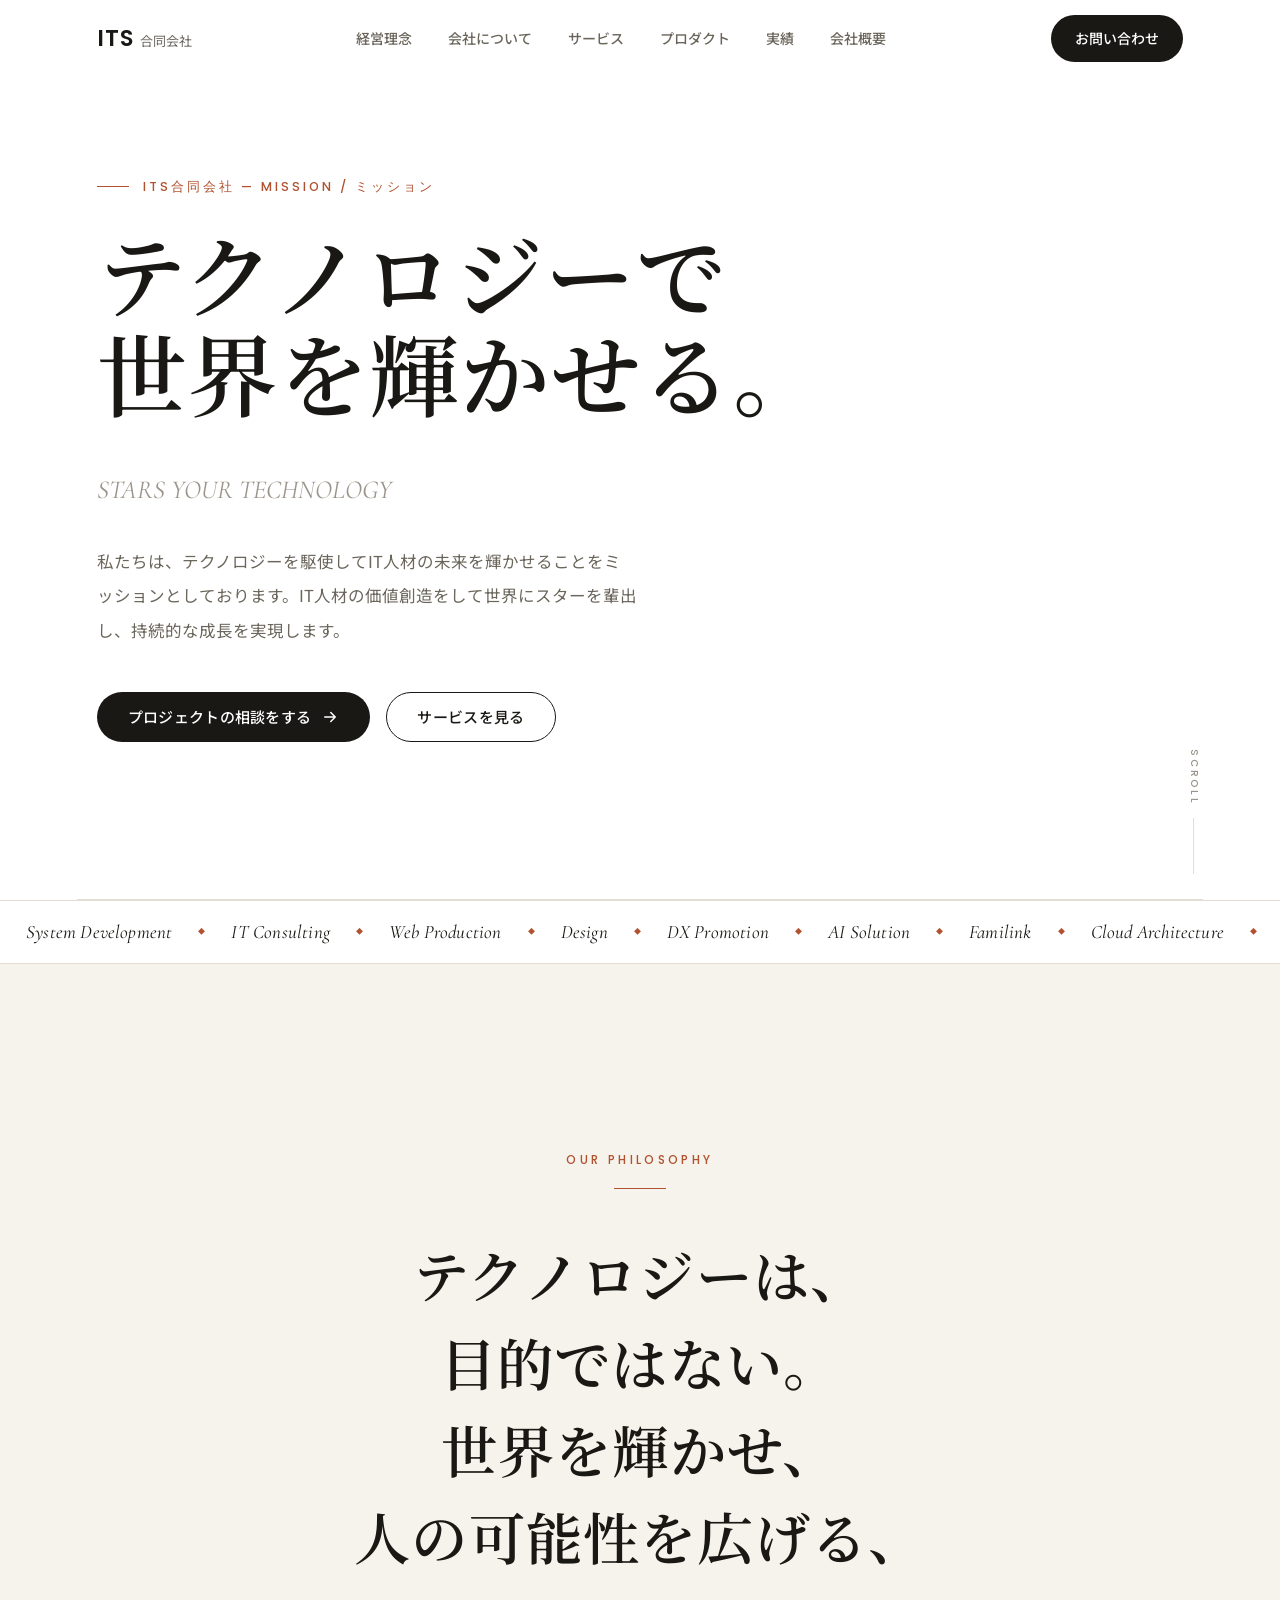
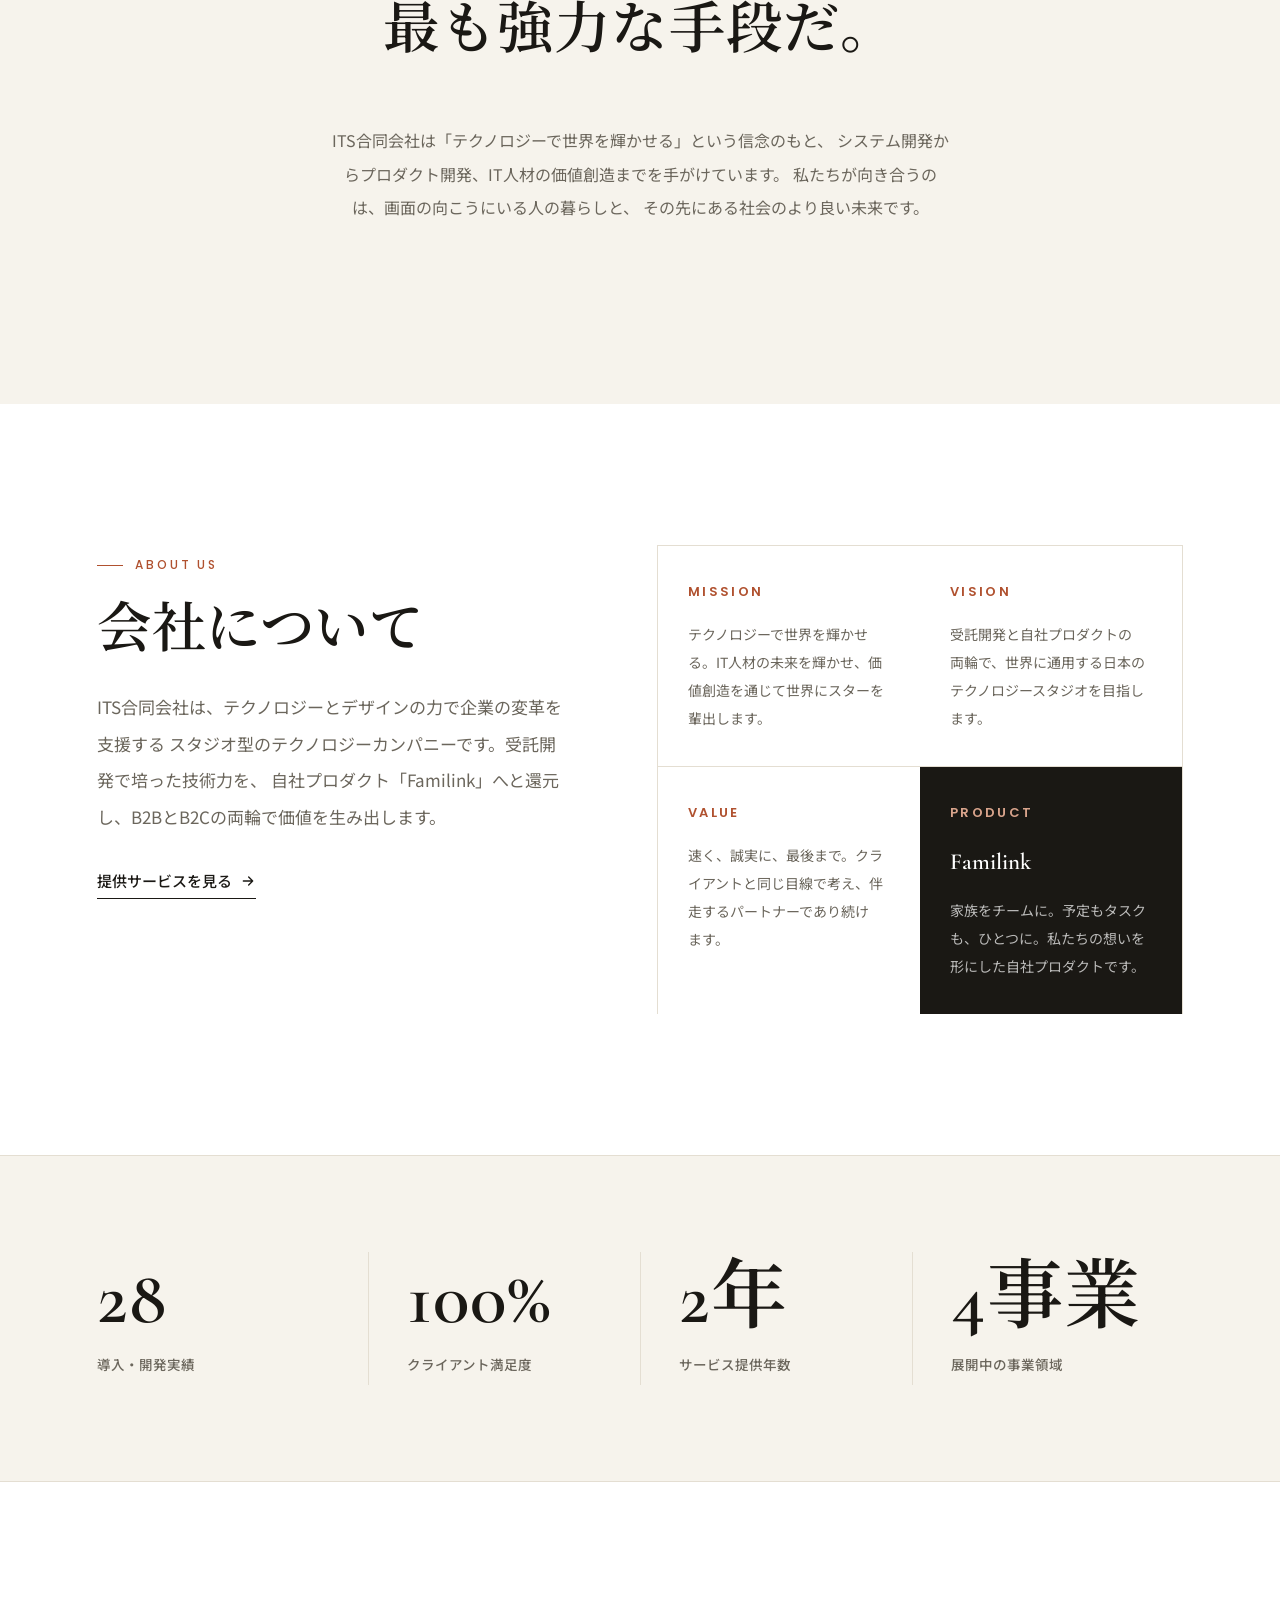
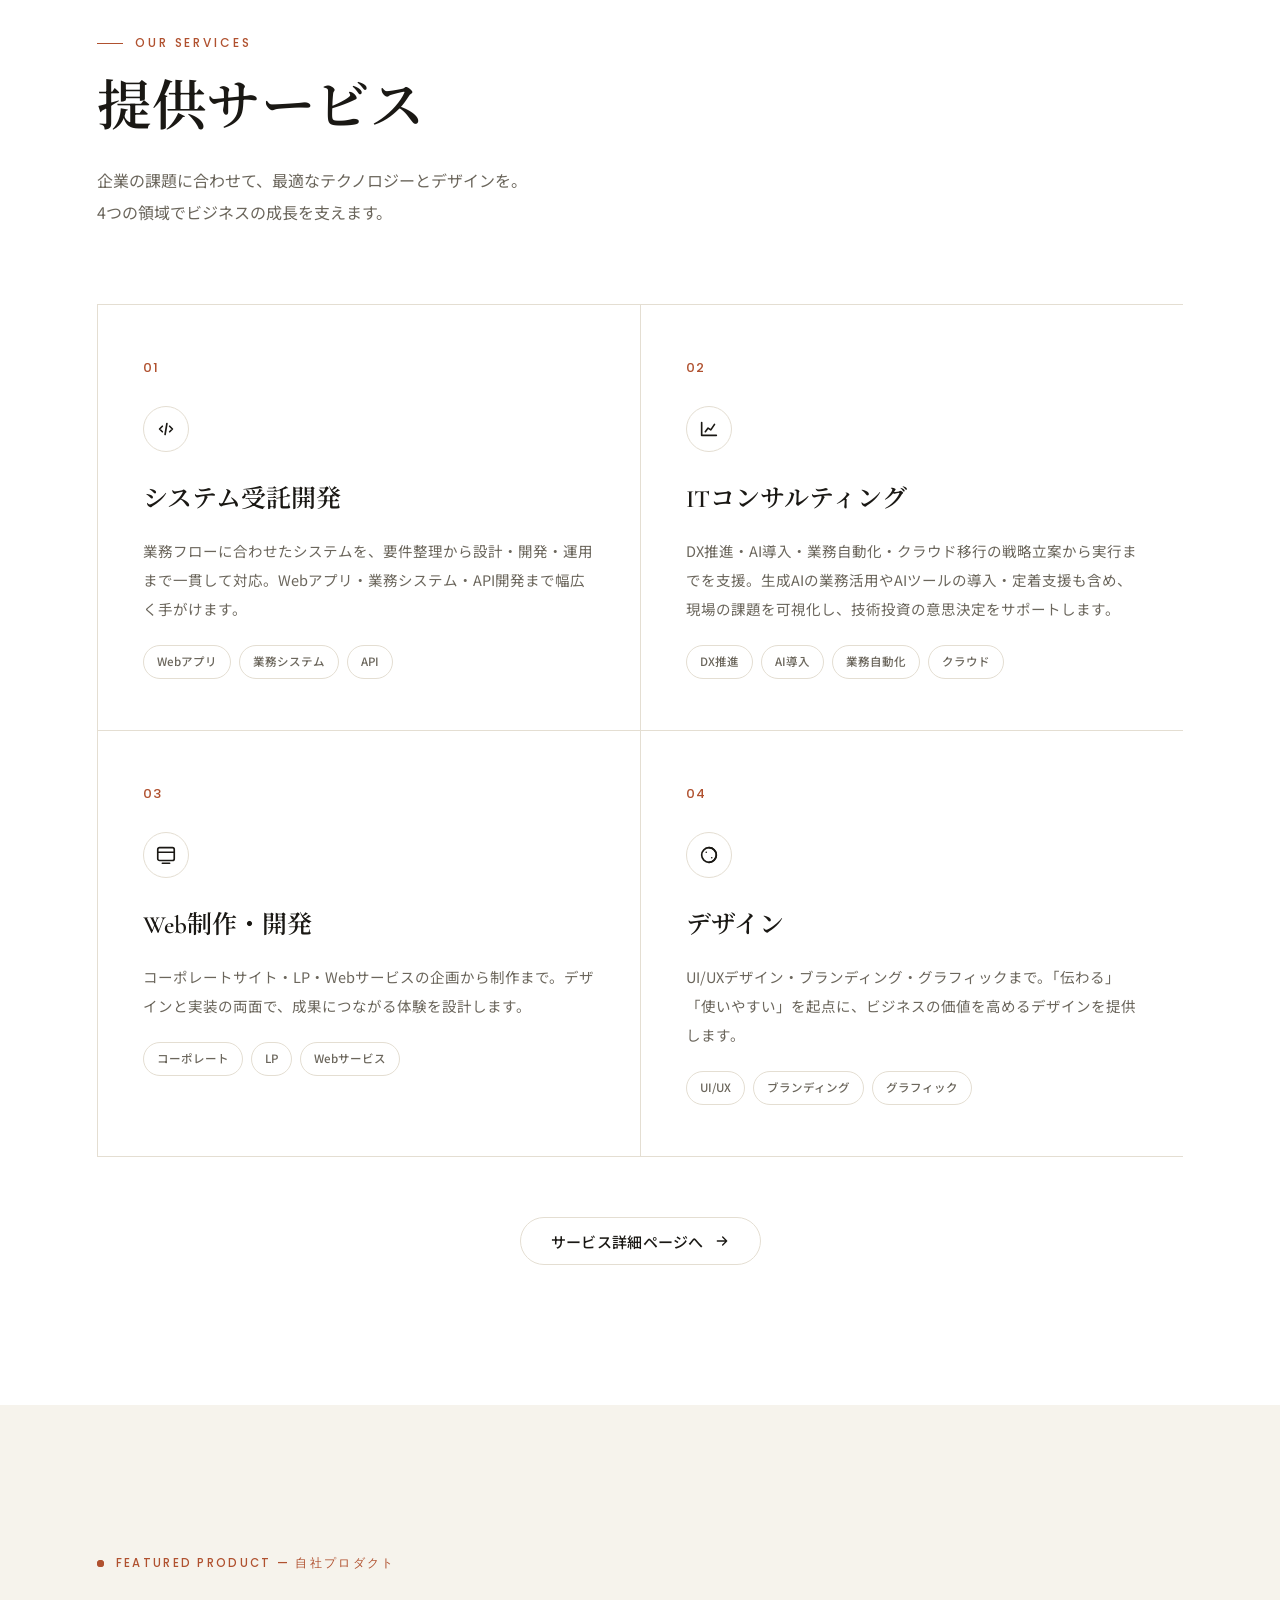
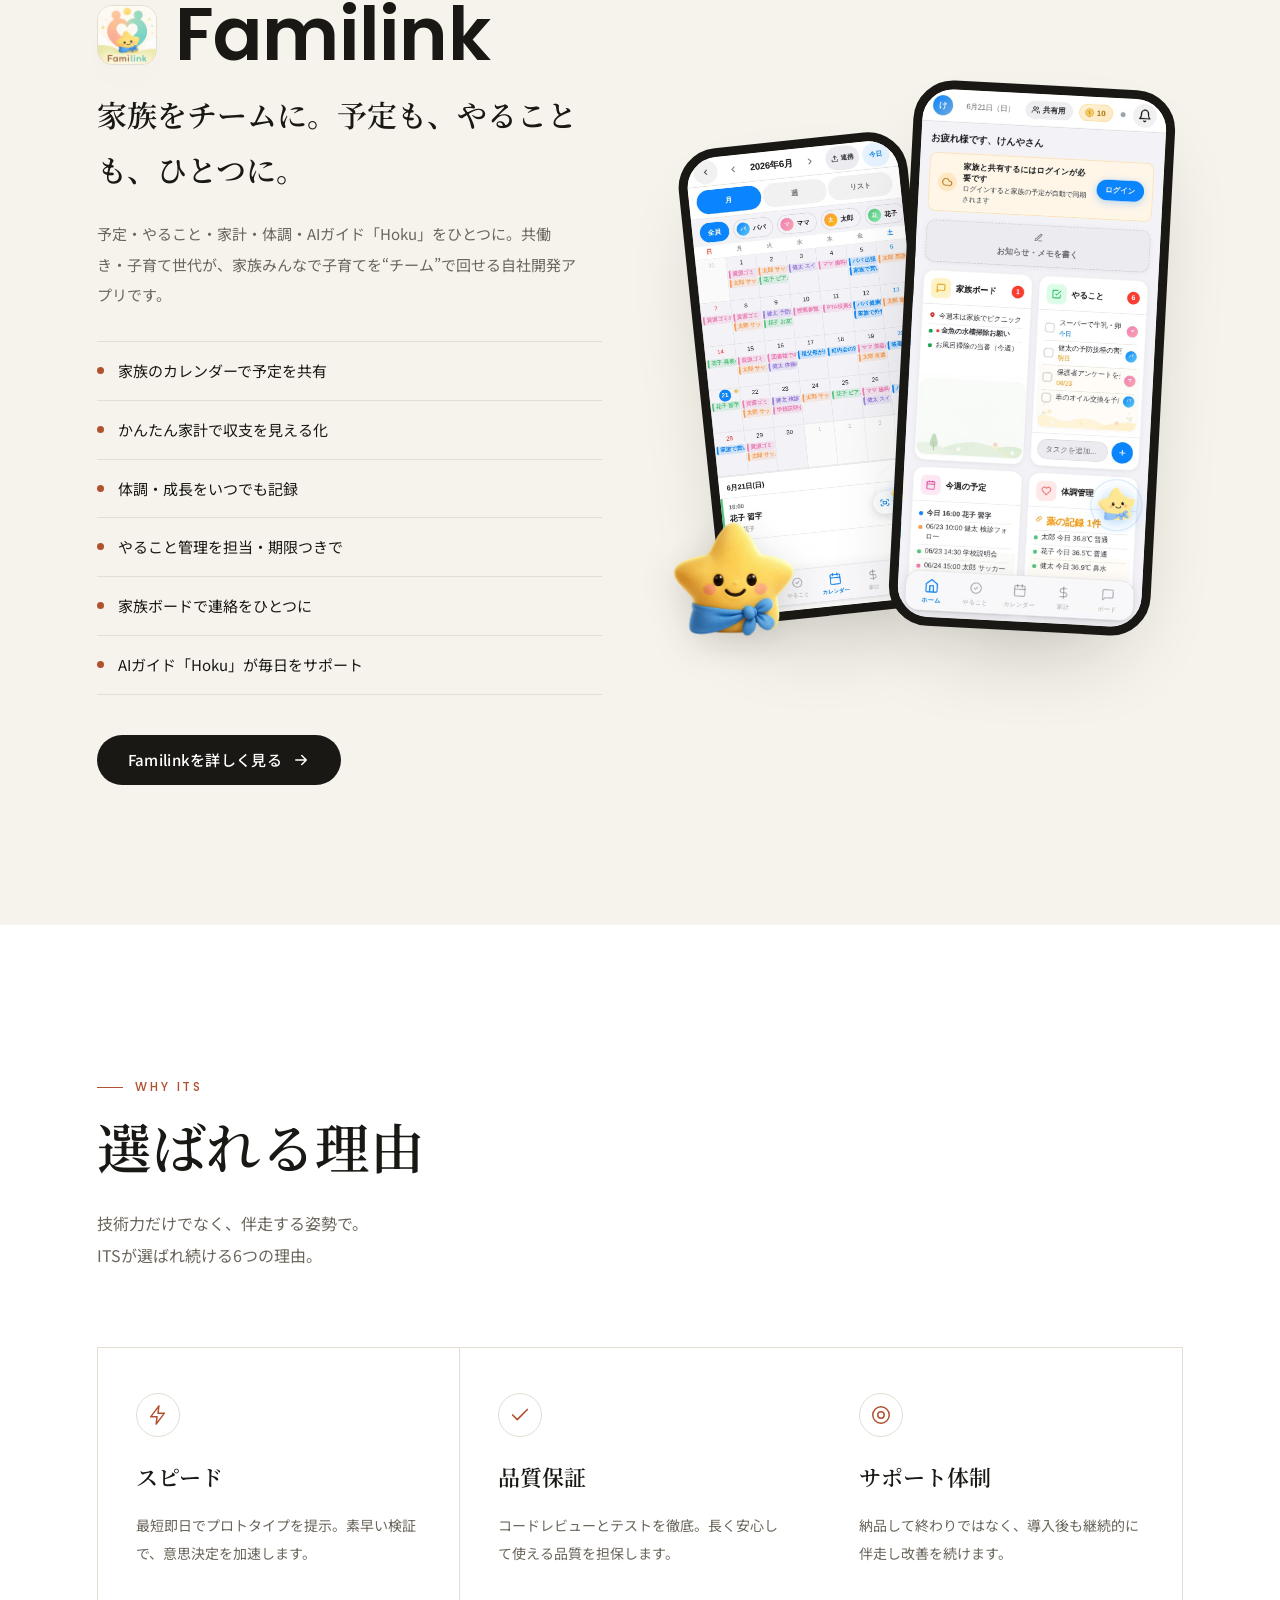
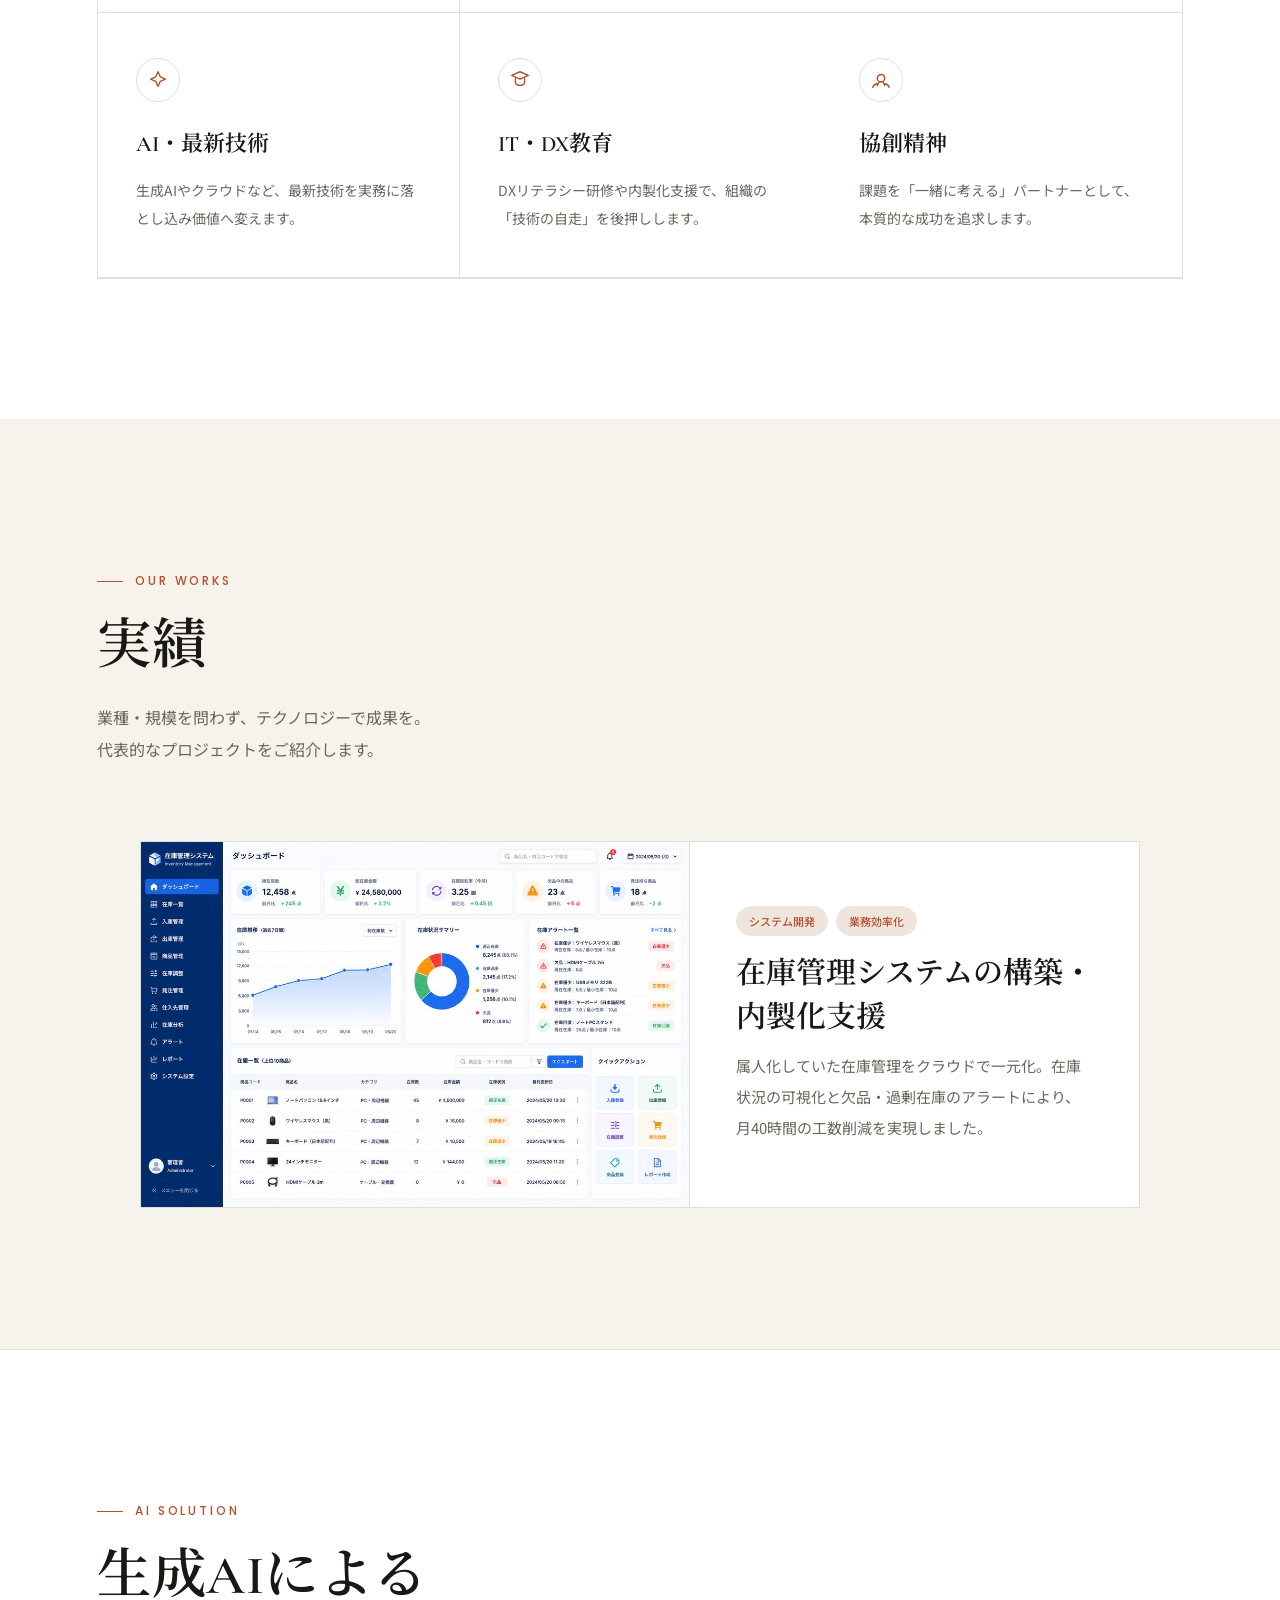
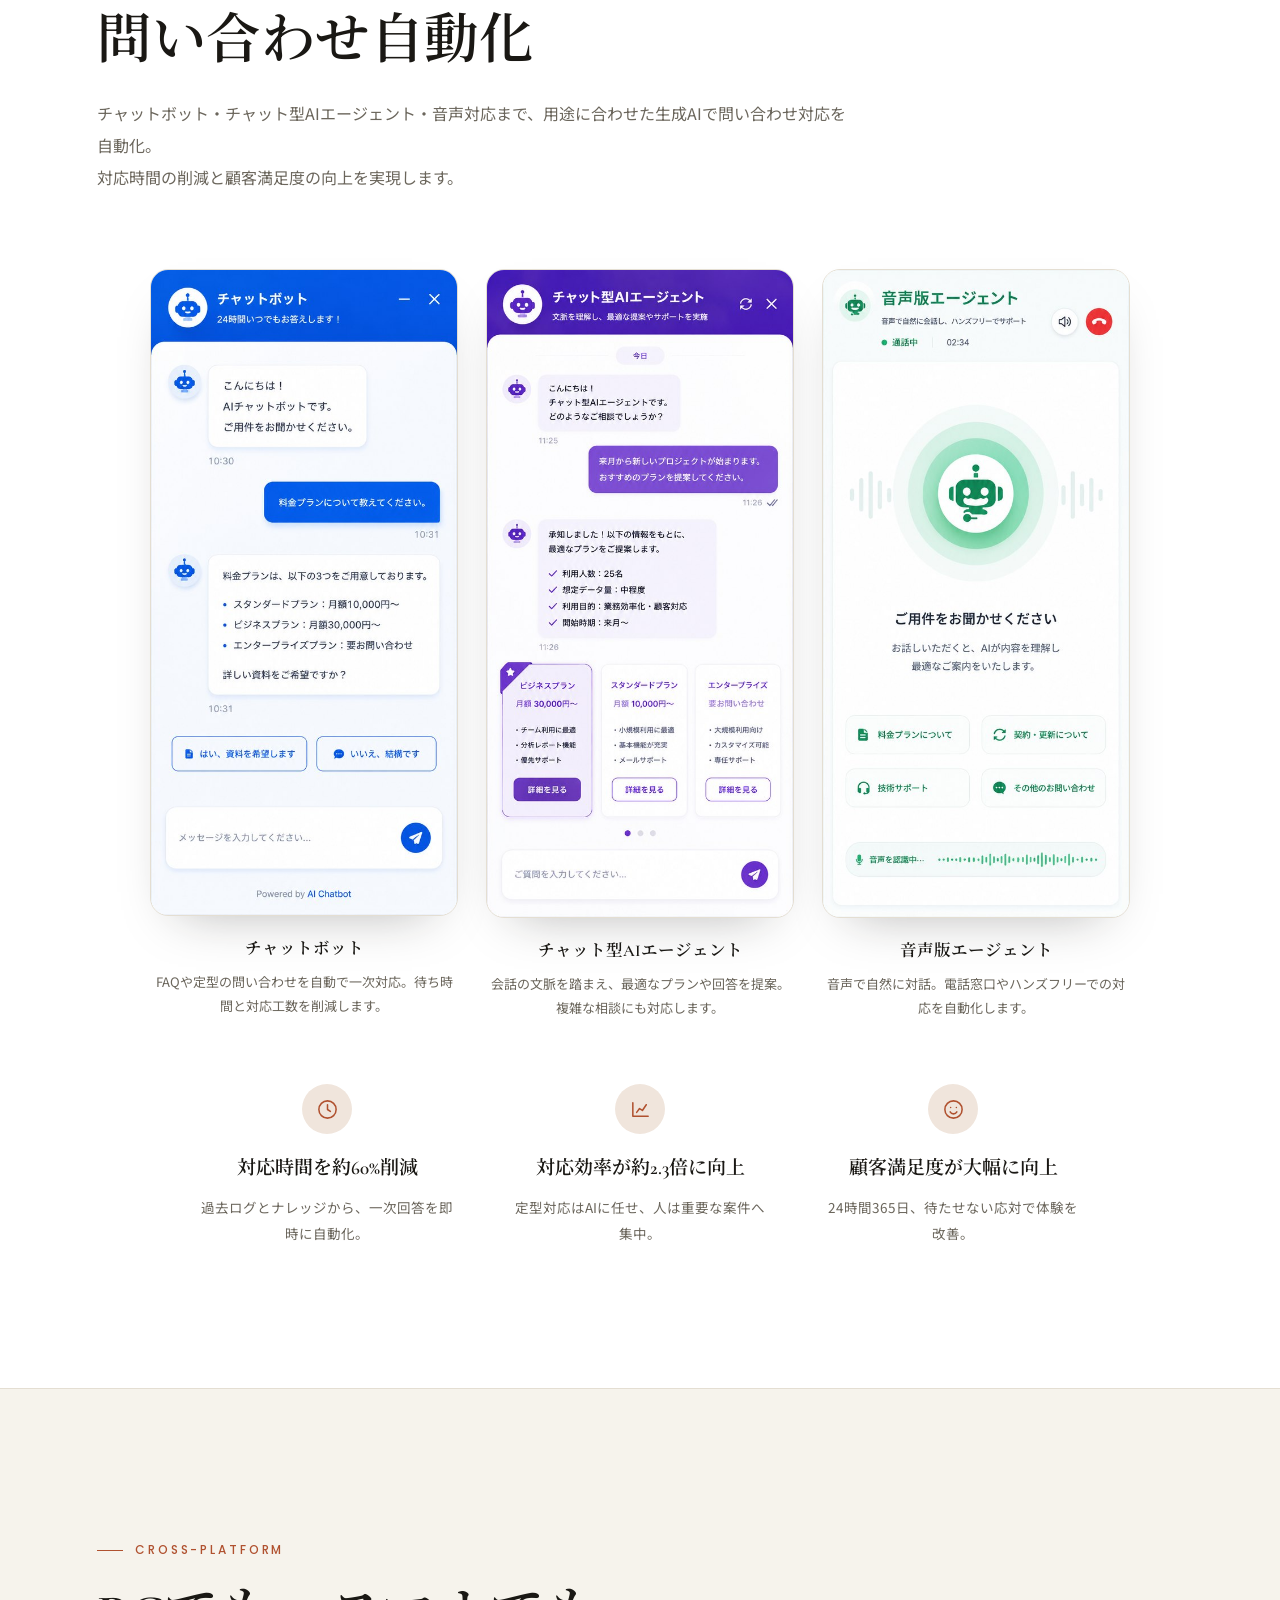
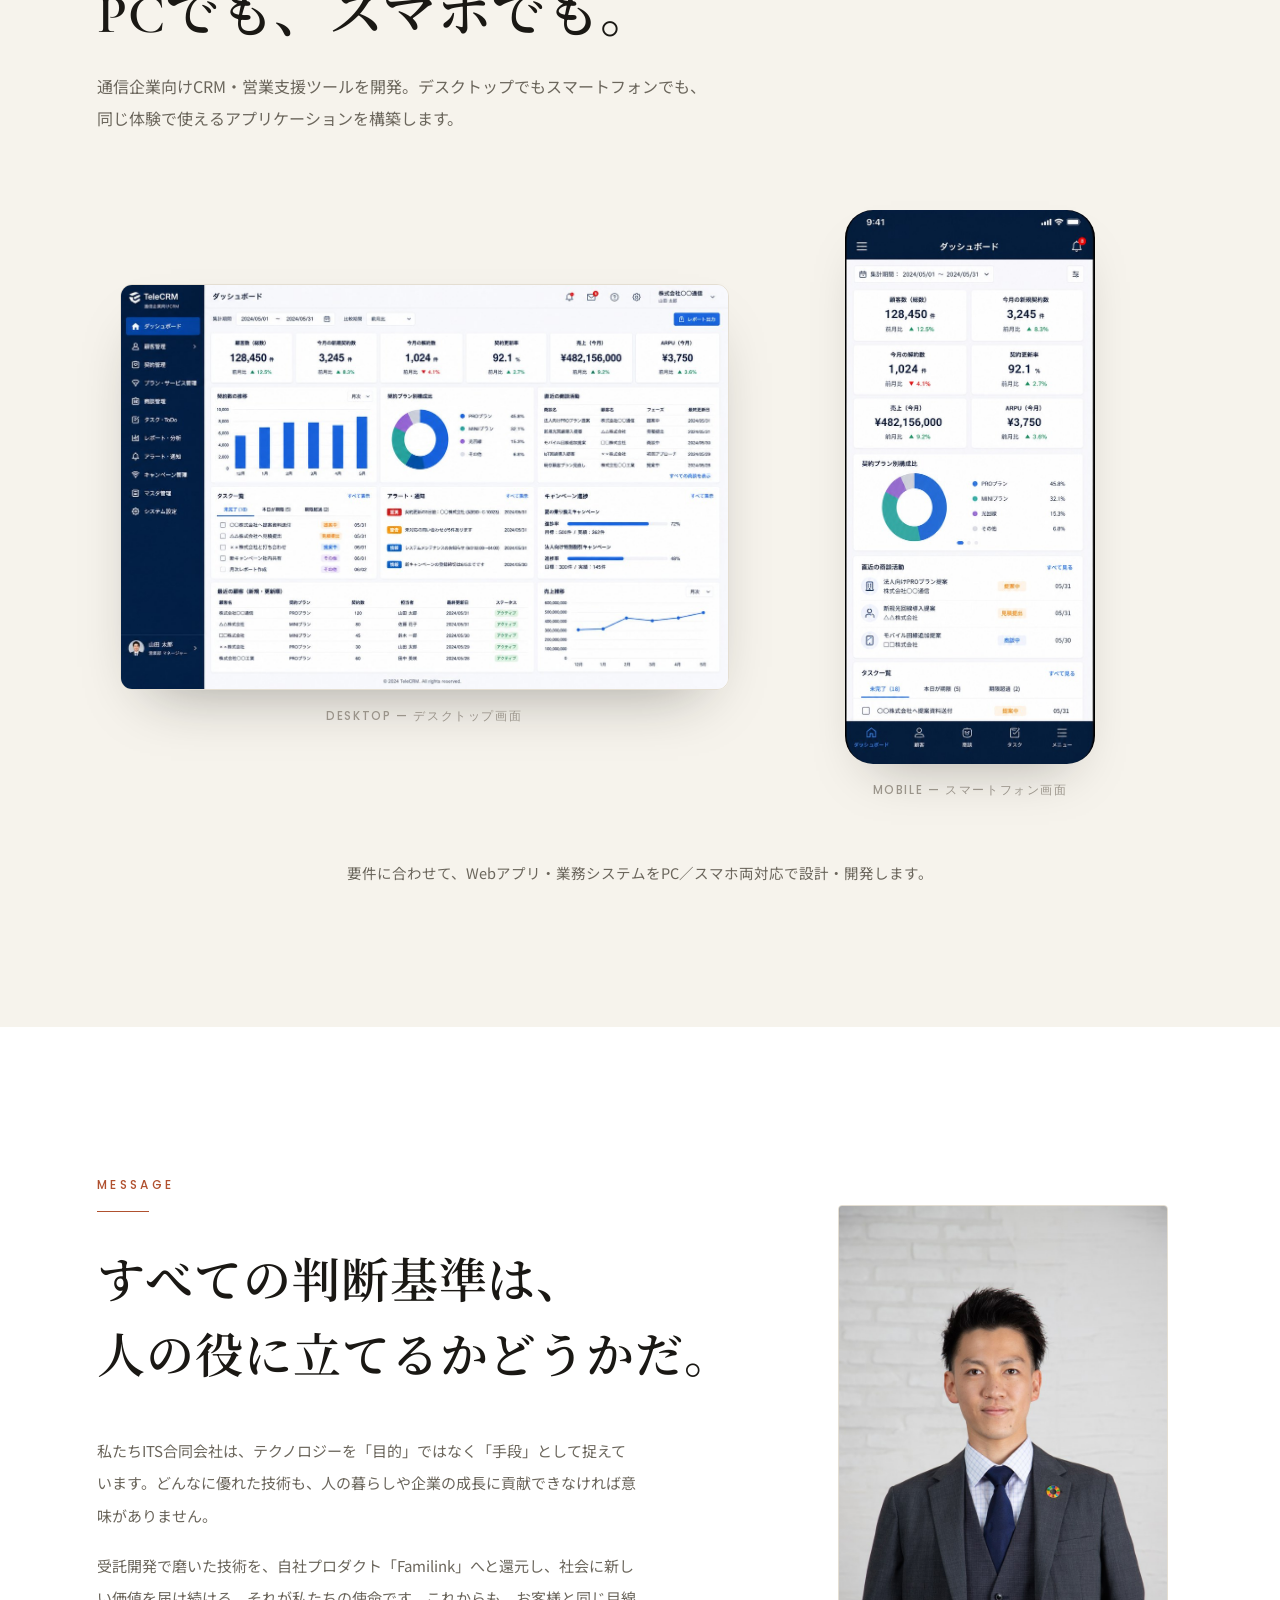
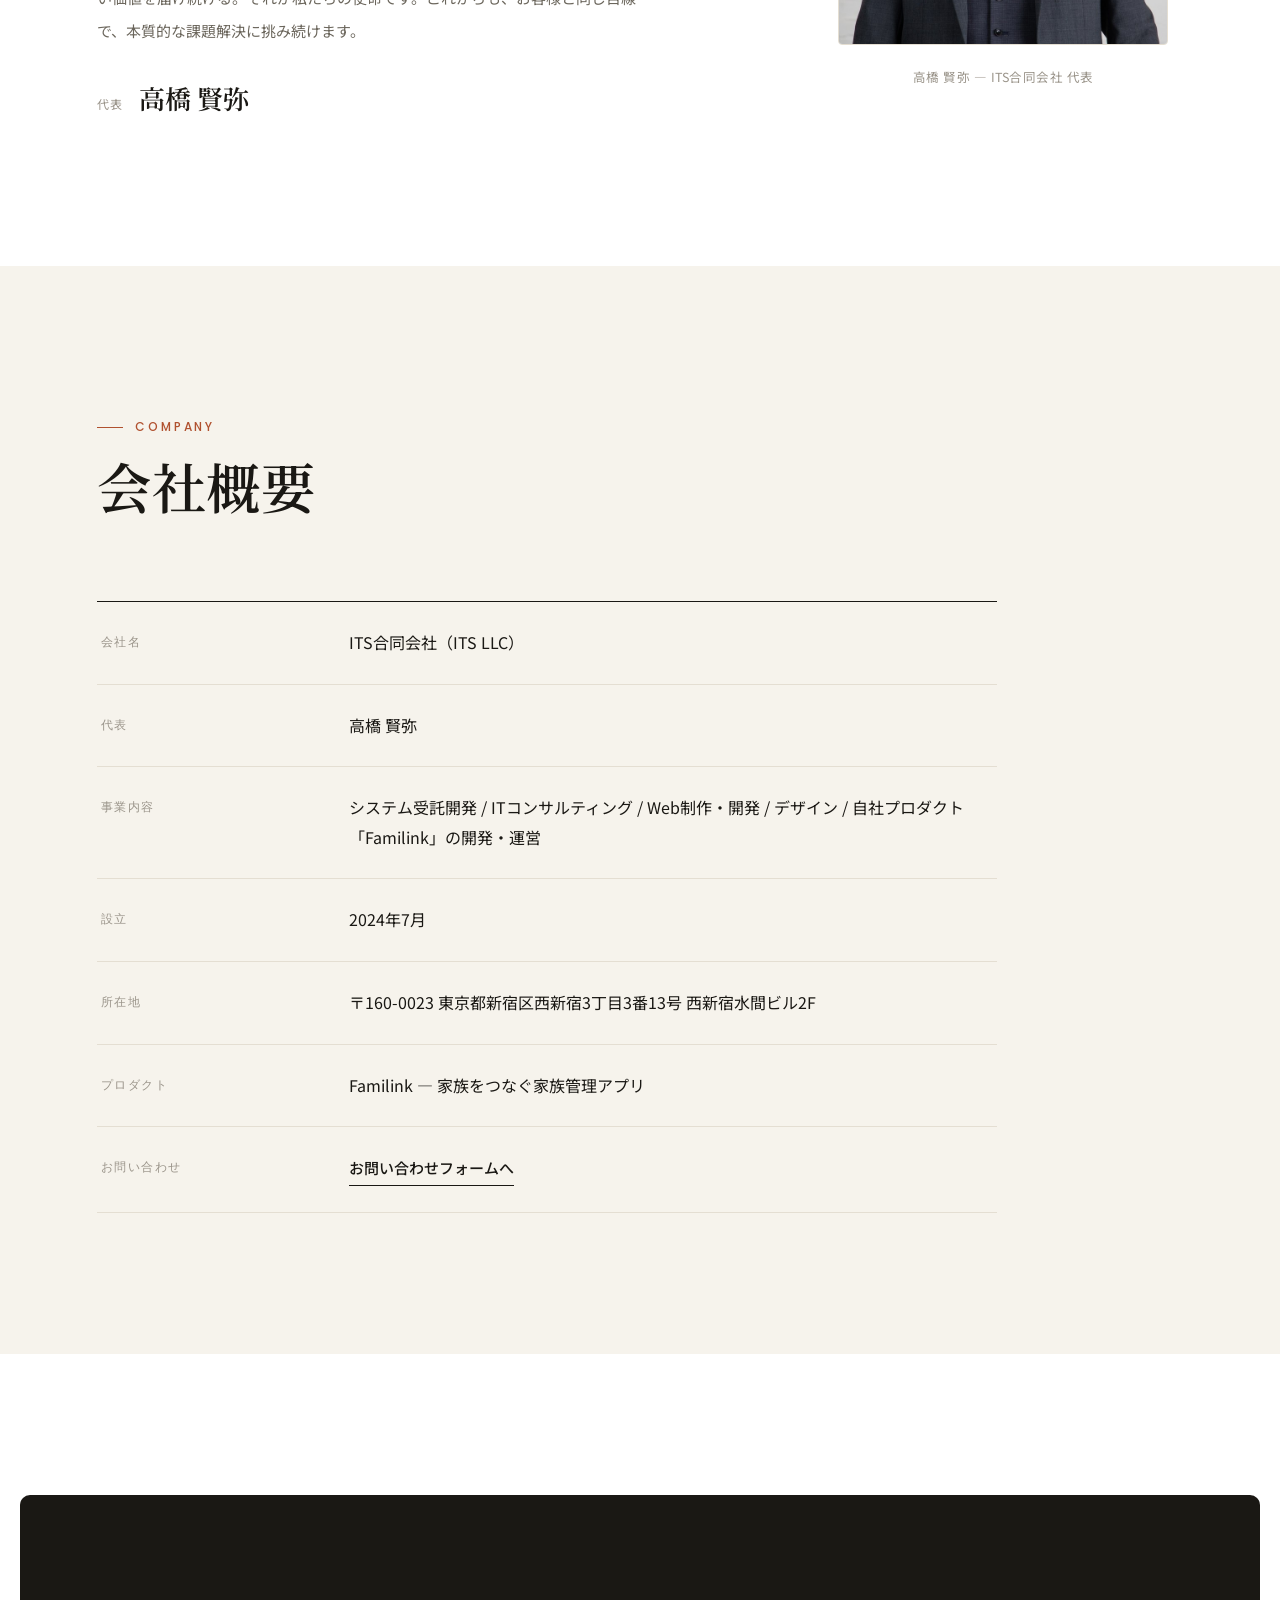
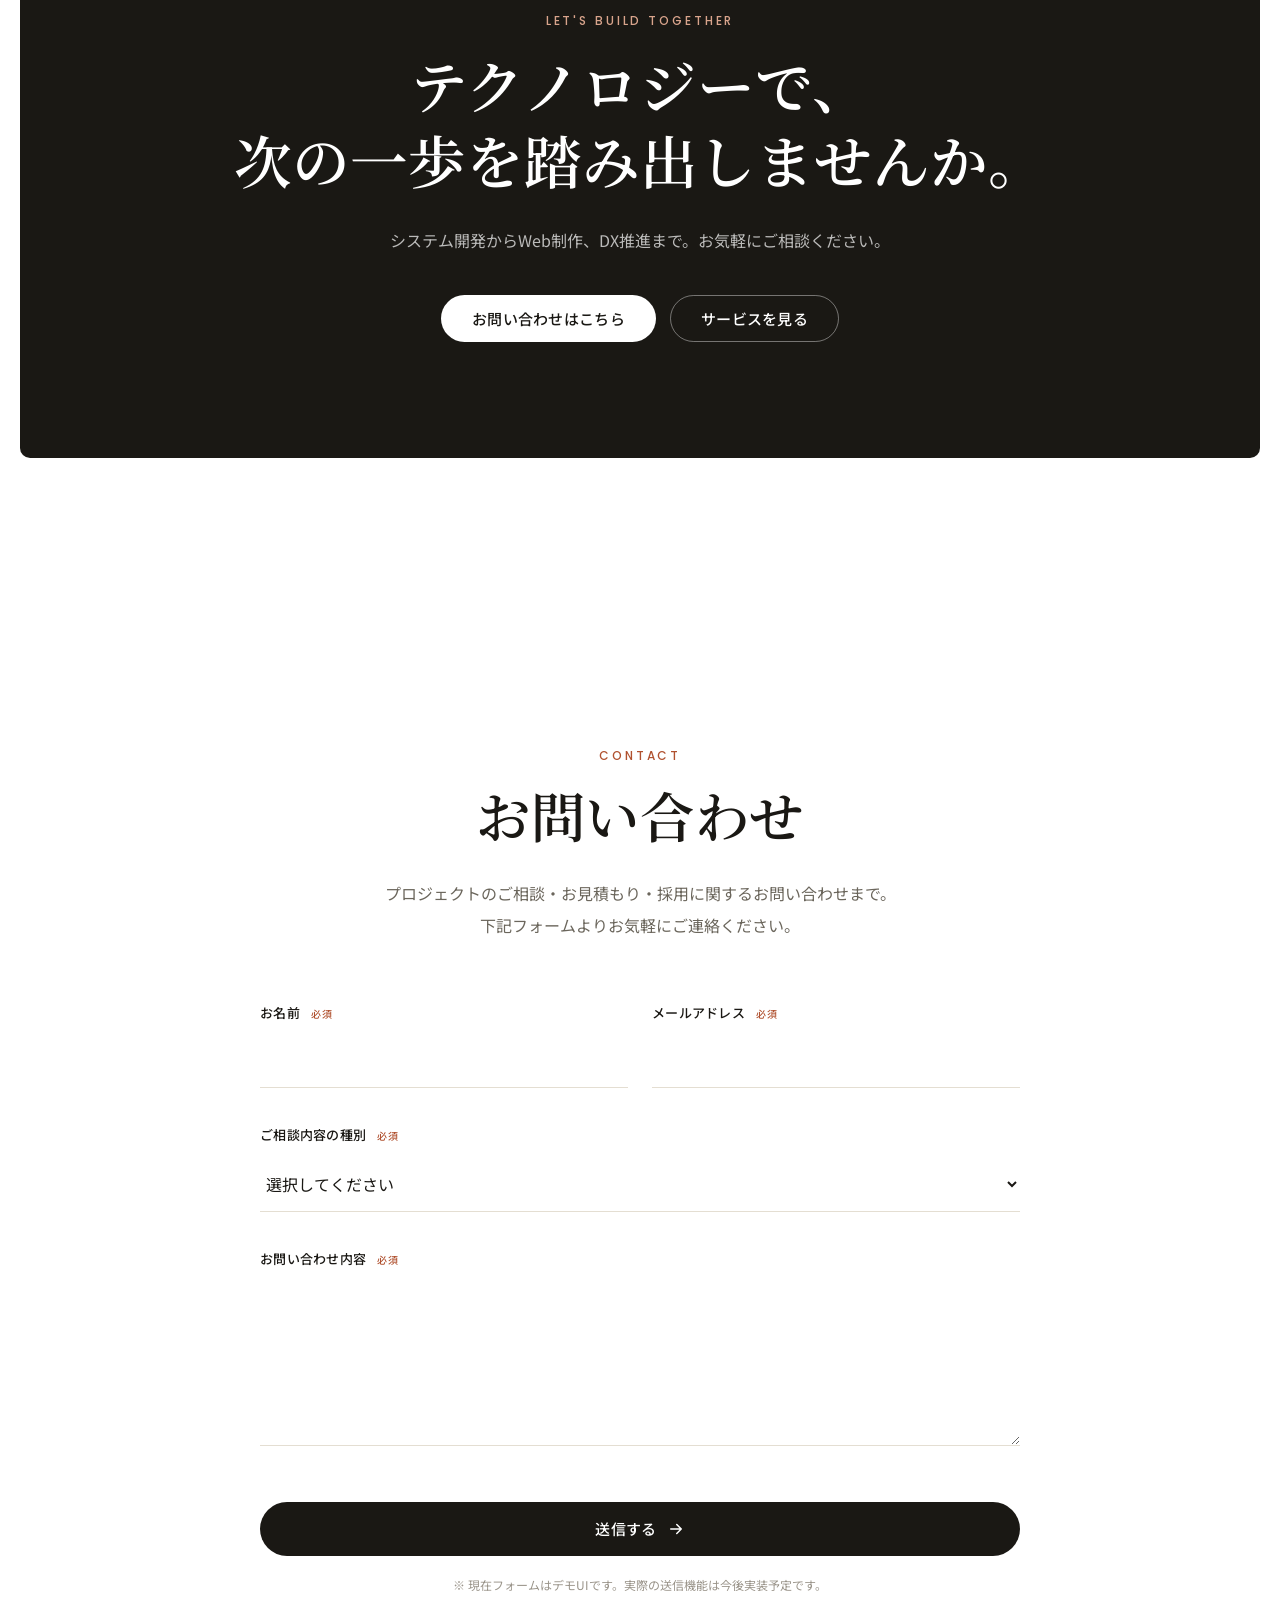
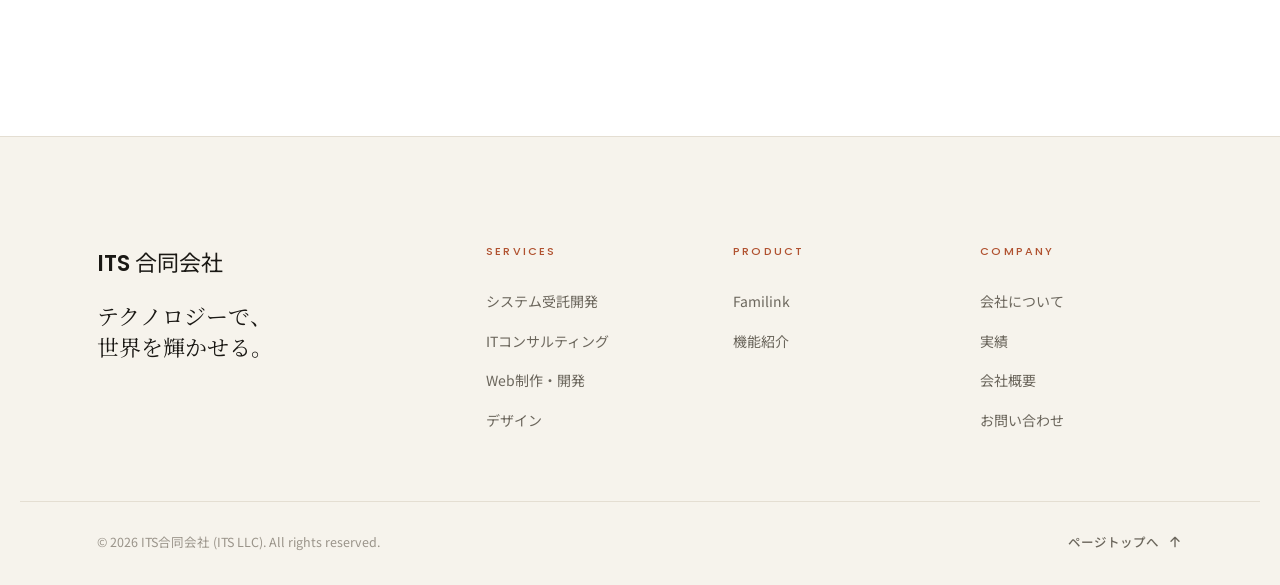
==== index.html @ 672c7a80 "Fix stretched homepage phones; restore Familink OCR device image - index.html / sections.css: revert" ====
<!DOCTYPE html>
<html lang="ja">
<head>
<meta charset="UTF-8">
<meta name="viewport" content="width=device-width, initial-scale=1.0">
<title>ITS合同会社 — テクノロジーで世界を輝かせる | システム開発・ITコンサル・Web制作・Familink</title>
<meta name="description" content="ITS合同会社は、システム受託開発・ITコンサルティング・Web制作・デザインを通じて企業のDXを支援するテクノロジーカンパニーです。自社プロダクト「Familink」で家族の暮らしも豊かにします。">
<meta name="keywords" content="ITS合同会社,システム開発,ITコンサルティング,Web制作,DX,AI,Familink,高橋賢弥">
<meta name="author" content="ITS合同会社">
<link rel="canonical" href="https://ktakahashi7755-creator.github.io/-ITS-HP/">

<!-- OGP -->
<meta property="og:type" content="website">
<meta property="og:title" content="ITS合同会社 — テクノロジーで世界を輝かせる">
<meta property="og:description" content="システム開発・ITコンサル・Web制作・デザイン。そして自社プロダクトFamilink。テクノロジーで企業と人の可能性を広げます。">
<meta property="og:url" content="https://ktakahashi7755-creator.github.io/-ITS-HP/">
<meta property="og:image" content="https://ktakahashi7755-creator.github.io/-ITS-HP/images/ogp.png">
<meta property="og:site_name" content="ITS合同会社">
<meta property="og:locale" content="ja_JP">
<meta name="twitter:card" content="summary_large_image">
<meta name="twitter:title" content="ITS合同会社 — テクノロジーで世界を輝かせる">
<meta name="twitter:description" content="システム開発・ITコンサル・Web制作・デザイン。そして自社プロダクトFamilink。">
<meta name="twitter:image" content="https://ktakahashi7755-creator.github.io/-ITS-HP/images/ogp.png">
<meta name="theme-color" content="#F6F3EC">
<link rel="icon" type="image/svg+xml" href="favicon.svg">
<link rel="apple-touch-icon" href="images/apple-touch-icon.png">

<link rel="preconnect" href="https://fonts.googleapis.com">
<link rel="preconnect" href="https://fonts.gstatic.com" crossorigin>
<link href="https://fonts.googleapis.com/css2?family=Cormorant+Garamond:ital,wght@0,300;0,400;1,300;1,400&family=Noto+Sans+JP:wght@300;400;500;700;900&family=Noto+Serif+JP:wght@300;400;600&family=Poppins:wght@300;400;500;600;700&display=swap" rel="stylesheet">

<link rel="stylesheet" href="css/style.css">
<link rel="stylesheet" href="css/sections.css">
<link rel="stylesheet" href="css/animations.css">

<script type="application/ld+json">
{
  "@context": "https://schema.org",
  "@type": "Organization",
  "name": "ITS合同会社",
  "alternateName": "ITS LLC",
  "url": "https://ktakahashi7755-creator.github.io/-ITS-HP/",
  "logo": "https://ktakahashi7755-creator.github.io/-ITS-HP/images/logo.png",
  "description": "システム受託開発・ITコンサルティング・Web制作・デザインを提供するテクノロジーカンパニー。自社プロダクトFamilinkを開発。",
  "founder": { "@type": "Person", "name": "高橋 賢弥" },
  "foundingDate": "2024-07",
  "address": { "@type": "PostalAddress", "addressCountry": "JP", "addressRegion": "日本" },
  "sameAs": [],
  "hasOfferCatalog": {
    "@type": "OfferCatalog",
    "name": "ITS Services",
    "itemListElement": [
      { "@type": "Offer", "itemOffered": { "@type": "Service", "name": "システム受託開発" } },
      { "@type": "Offer", "itemOffered": { "@type": "Service", "name": "ITコンサルティング" } },
      { "@type": "Offer", "itemOffered": { "@type": "Service", "name": "Web制作・開発" } },
      { "@type": "Offer", "itemOffered": { "@type": "Service", "name": "デザイン" } }
    ]
  }
}
</script>
</head>
<body>

<!-- ===== PAGE LOAD CURTAIN ===== -->
<div id="page-reveal" aria-hidden="true">
  <span class="page-reveal__mark">ITS</span>
</div>

<!-- ===== SCROLL PROGRESS ===== -->
<div id="scroll-progress" aria-hidden="true"></div>

<!-- ===== NAV ===== -->
<header class="nav" id="nav">
  <div class="nav__inner container">
    <a href="#hero" class="nav__logo" aria-label="ITS合同会社 ホーム">
      <span class="nav__logo-mark">ITS</span>
      <span class="nav__logo-text">合同会社</span>
    </a>
    <nav class="nav__links" aria-label="メインナビゲーション">
      <a href="#philosophy" class="nav__link">経営理念</a>
      <a href="#about" class="nav__link">会社について</a>
      <a href="#services" class="nav__link">サービス</a>
      <a href="#familink" class="nav__link">プロダクト</a>
      <a href="#works" class="nav__link">実績</a>
      <a href="#company" class="nav__link">会社概要</a>
    </nav>
    <a href="#contact" class="nav__cta js-magnetic" data-magnetic-strength="0.25">お問い合わせ</a>
    <button class="nav__burger" id="nav-burger" aria-label="メニューを開く" aria-expanded="false" aria-controls="nav-drawer">
      <span></span><span></span><span></span>
    </button>
  </div>
</header>

<!-- ===== MOBILE DRAWER ===== -->
<div class="nav__drawer" id="nav-drawer" aria-hidden="true">
  <nav class="nav__drawer-links" aria-label="モバイルナビゲーション">
    <a href="#philosophy">経営理念</a>
    <a href="#about">会社について</a>
    <a href="#services">サービス</a>
    <a href="#familink">プロダクト</a>
    <a href="#works">実績</a>
    <a href="#company">会社概要</a>
    <a href="#contact" class="nav__drawer-cta">お問い合わせ</a>
  </nav>
</div>
<div class="nav__overlay" id="nav-overlay" aria-hidden="true"></div>

<main>

<!-- ===== 01 HERO ===== -->
<section id="hero" class="hero">
  <div class="hero__inner container">
    <p class="hero__eyebrow">ITS合同会社 — MISSION / ミッション</p>
    <h1 class="hero__title js-text-reveal">
      <span class="js-text-reveal__line">テクノロジーで</span>
      <span class="js-text-reveal__line">世界を輝かせる。</span>
    </h1>
    <p class="hero__en">STARS YOUR TECHNOLOGY</p>
    <p class="hero__sub">私たちは、テクノロジーを駆使してIT人材の未来を輝かせることをミッションとしております。IT人材の価値創造をして世界にスターを輩出し、持続的な成長を実現します。</p>
    <div class="hero__actions">
      <a href="#contact" class="btn btn--primary">
        プロジェクトの相談をする
        <svg viewBox="0 0 24 24" width="18" height="18" fill="none" aria-hidden="true"><path d="M5 12h14M13 6l6 6-6 6" stroke="currentColor" stroke-width="2" stroke-linecap="round" stroke-linejoin="round"/></svg>
      </a>
      <a href="#services" class="btn btn--ghost">サービスを見る</a>
    </div>
  </div>
  <a href="#philosophy" class="scroll-indicator" aria-label="下へスクロール">
    <span class="scroll-indicator__text">SCROLL</span>
    <span class="scroll-indicator__line"></span>
  </a>
</section>

<!-- ===== 02 MARQUEE BAND ===== -->
<section class="marquee-band" aria-hidden="true">
  <div class="marquee-inner">
    <div class="marquee-track">
      <div class="marquee-group">
        <span class="marquee-item">System Development</span><span class="marquee-sep">◆</span>
        <span class="marquee-item">IT Consulting</span><span class="marquee-sep">◆</span>
        <span class="marquee-item">Web Production</span><span class="marquee-sep">◆</span>
        <span class="marquee-item">Design</span><span class="marquee-sep">◆</span>
        <span class="marquee-item">DX Promotion</span><span class="marquee-sep">◆</span>
        <span class="marquee-item">AI Solution</span><span class="marquee-sep">◆</span>
        <span class="marquee-item">Familink</span><span class="marquee-sep">◆</span>
        <span class="marquee-item">Cloud Architecture</span><span class="marquee-sep">◆</span>
        <span class="marquee-item">UI / UX Design</span><span class="marquee-sep">◆</span>
        <span class="marquee-item">Data Analytics</span><span class="marquee-sep">◆</span>
      </div>
      <div class="marquee-group" aria-hidden="true">
        <span class="marquee-item">System Development</span><span class="marquee-sep">◆</span>
        <span class="marquee-item">IT Consulting</span><span class="marquee-sep">◆</span>
        <span class="marquee-item">Web Production</span><span class="marquee-sep">◆</span>
        <span class="marquee-item">Design</span><span class="marquee-sep">◆</span>
        <span class="marquee-item">DX Promotion</span><span class="marquee-sep">◆</span>
        <span class="marquee-item">AI Solution</span><span class="marquee-sep">◆</span>
        <span class="marquee-item">Familink</span><span class="marquee-sep">◆</span>
        <span class="marquee-item">Cloud Architecture</span><span class="marquee-sep">◆</span>
        <span class="marquee-item">UI / UX Design</span><span class="marquee-sep">◆</span>
        <span class="marquee-item">Data Analytics</span><span class="marquee-sep">◆</span>
      </div>
      <div class="marquee-group" aria-hidden="true">
        <span class="marquee-item">System Development</span><span class="marquee-sep">◆</span>
        <span class="marquee-item">IT Consulting</span><span class="marquee-sep">◆</span>
        <span class="marquee-item">Web Production</span><span class="marquee-sep">◆</span>
        <span class="marquee-item">Design</span><span class="marquee-sep">◆</span>
        <span class="marquee-item">DX Promotion</span><span class="marquee-sep">◆</span>
        <span class="marquee-item">AI Solution</span><span class="marquee-sep">◆</span>
        <span class="marquee-item">Familink</span><span class="marquee-sep">◆</span>
        <span class="marquee-item">Cloud Architecture</span><span class="marquee-sep">◆</span>
        <span class="marquee-item">UI / UX Design</span><span class="marquee-sep">◆</span>
        <span class="marquee-item">Data Analytics</span><span class="marquee-sep">◆</span>
      </div>
      <div class="marquee-group" aria-hidden="true">
        <span class="marquee-item">System Development</span><span class="marquee-sep">◆</span>
        <span class="marquee-item">IT Consulting</span><span class="marquee-sep">◆</span>
        <span class="marquee-item">Web Production</span><span class="marquee-sep">◆</span>
        <span class="marquee-item">Design</span><span class="marquee-sep">◆</span>
        <span class="marquee-item">DX Promotion</span><span class="marquee-sep">◆</span>
        <span class="marquee-item">AI Solution</span><span class="marquee-sep">◆</span>
        <span class="marquee-item">Familink</span><span class="marquee-sep">◆</span>
        <span class="marquee-item">Cloud Architecture</span><span class="marquee-sep">◆</span>
        <span class="marquee-item">UI / UX Design</span><span class="marquee-sep">◆</span>
        <span class="marquee-item">Data Analytics</span><span class="marquee-sep">◆</span>
      </div>
    </div>
  </div>
</section>

<!-- ===== 03 PHILOSOPHY ===== -->
<section id="philosophy" class="philosophy">
  <div class="philosophy__inner container">
    <p class="philosophy__eyebrow js-line-reveal">Our Philosophy</p>
    <blockquote class="philosophy__text js-text-reveal">
      <span class="js-text-reveal__line">テクノロジーは、目的ではない。</span>
      <span class="js-text-reveal__line">世界を輝かせ、人の可能性を広げる、</span>
      <span class="js-text-reveal__line">最も強力な手段だ。</span>
    </blockquote>
    <p class="philosophy__sub js-fade">
      ITS合同会社は「テクノロジーで世界を輝かせる」という信念のもと、
      システム開発からプロダクト開発、IT人材の価値創造までを手がけています。
      私たちが向き合うのは、画面の向こうにいる人の暮らしと、
      その先にある社会のより良い未来です。
    </p>
  </div>
</section>

<!-- ===== 04 ABOUT ===== -->
<section id="about" class="about">
  <div class="about__inner container">
    <div class="about__head">
      <p class="section-eyebrow js-fade">About Us</p>
      <h2 class="section-title js-fade">会社について</h2>
      <p class="about__lead js-fade">
        ITS合同会社は、テクノロジーとデザインの力で企業の変革を支援する
        スタジオ型のテクノロジーカンパニーです。受託開発で培った技術力を、
        自社プロダクト「Familink」へと還元し、B2BとB2Cの両輪で価値を生み出します。
      </p>
      <a href="#services" class="text-link js-fade">提供サービスを見る
        <svg viewBox="0 0 24 24" width="16" height="16" fill="none" aria-hidden="true"><path d="M5 12h14M13 6l6 6-6 6" stroke="currentColor" stroke-width="2" stroke-linecap="round" stroke-linejoin="round"/></svg>
      </a>
      <div class="about__media js-fade"><img class="about__img" src="https://images.unsplash.com/photo-1522071820081-009f0129c71c?auto=format&fit=crop&w=1100&q=70" alt="ITS合同会社のチームが協働する様子" loading="lazy" decoding="async" onerror="this.closest('.about__media').remove()"></div>
    </div>
    <div class="about__cards js-stagger">
      <article class="mvv-card js-stagger-item">
        <span class="mvv-card__label">Mission</span>
        <p class="mvv-card__text">テクノロジーで世界を輝かせる。IT人材の未来を輝かせ、価値創造を通じて世界にスターを輩出します。</p>
      </article>
      <article class="mvv-card js-stagger-item">
        <span class="mvv-card__label">Vision</span>
        <p class="mvv-card__text">受託開発と自社プロダクトの両輪で、世界に通用する日本のテクノロジースタジオを目指します。</p>
      </article>
      <article class="mvv-card js-stagger-item">
        <span class="mvv-card__label">Value</span>
        <p class="mvv-card__text">速く、誠実に、最後まで。クライアントと同じ目線で考え、伴走するパートナーであり続けます。</p>
      </article>
      <article class="mvv-card mvv-card--accent js-stagger-item">
        <span class="mvv-card__label">Product</span>
        <h3 class="mvv-card__title">Familink</h3>
        <p class="mvv-card__text">家族をチームに。予定もタスクも、ひとつに。私たちの想いを形にした自社プロダクトです。</p>
      </article>
    </div>
  </div>
</section>

<!-- ===== 05 STATS ===== -->
<section class="stats">
  <div class="stats__inner container">
    <div class="stat-grid">
      <div class="stat-card js-fade">
        <div class="stat-card__val"><span class="js-counter" data-target="28" data-suffix="">0</span></div>
        <div class="stat-card__label">導入・開発実績</div>
      </div>
      <div class="stat-card js-fade">
        <div class="stat-card__val"><span class="js-counter" data-target="100" data-suffix="%">0</span></div>
        <div class="stat-card__label">クライアント満足度</div>
      </div>
      <div class="stat-card js-fade">
        <div class="stat-card__val"><span class="js-counter" data-target="2" data-suffix="年">0</span></div>
        <div class="stat-card__label">サービス提供年数</div>
      </div>
      <div class="stat-card js-fade">
        <div class="stat-card__val"><span class="js-counter" data-target="4" data-suffix="事業">0</span></div>
        <div class="stat-card__label">展開中の事業領域</div>
      </div>
    </div>
  </div>
</section>

<!-- ===== 06 SERVICES ===== -->
<section id="services" class="services">
  <div class="services__inner container">
    <div class="section-head">
      <p class="section-eyebrow js-fade">Our Services</p>
      <h2 class="section-title js-fade">提供サービス</h2>
      <p class="section-desc js-fade">企業の課題に合わせて、最適なテクノロジーとデザインを。<br>4つの領域でビジネスの成長を支えます。</p>
    </div>
    <div class="svc-grid js-stagger">
      <article class="svc-card js-stagger-item js-tilt">
        <div class="svc-card__num">01</div>
        <div class="svc-card__icon" aria-hidden="true">
          <svg viewBox="0 0 24 24" fill="none"><path d="M8 9l-3 3 3 3M16 9l3 3-3 3M13 6l-2 12" stroke="currentColor" stroke-width="1.8" stroke-linecap="round" stroke-linejoin="round"/></svg>
        </div>
        <h3 class="svc-card__title">システム受託開発</h3>
        <p class="svc-card__text">業務フローに合わせたシステムを、要件整理から設計・開発・運用まで一貫して対応。Webアプリ・業務システム・API開発まで幅広く手がけます。</p>
        <ul class="svc-card__tags"><li>Webアプリ</li><li>業務システム</li><li>API</li></ul>
      </article>
      <article class="svc-card js-stagger-item js-tilt">
        <div class="svc-card__num">02</div>
        <div class="svc-card__icon" aria-hidden="true">
          <svg viewBox="0 0 24 24" fill="none"><path d="M4 19V5M4 19h16M8 15l3-4 3 2 4-6" stroke="currentColor" stroke-width="1.8" stroke-linecap="round" stroke-linejoin="round"/></svg>
        </div>
        <h3 class="svc-card__title">ITコンサルティング</h3>
        <p class="svc-card__text">DX推進・AI導入・業務自動化・クラウド移行の戦略立案から実行までを支援。生成AIの業務活用やAIツールの導入・定着支援も含め、現場の課題を可視化し、技術投資の意思決定をサポートします。</p>
        <ul class="svc-card__tags"><li>DX推進</li><li>AI導入</li><li>業務自動化</li><li>クラウド</li></ul>
      </article>
      <article class="svc-card js-stagger-item js-tilt">
        <div class="svc-card__num">03</div>
        <div class="svc-card__icon" aria-hidden="true">
          <svg viewBox="0 0 24 24" fill="none"><rect x="3" y="4" width="18" height="14" rx="2" stroke="currentColor" stroke-width="1.8"/><path d="M3 9h18M8 21h8" stroke="currentColor" stroke-width="1.8" stroke-linecap="round"/></svg>
        </div>
        <h3 class="svc-card__title">Web制作・開発</h3>
        <p class="svc-card__text">コーポレートサイト・LP・Webサービスの企画から制作まで。デザインと実装の両面で、成果につながる体験を設計します。</p>
        <ul class="svc-card__tags"><li>コーポレート</li><li>LP</li><li>Webサービス</li></ul>
      </article>
      <article class="svc-card js-stagger-item js-tilt">
        <div class="svc-card__num">04</div>
        <div class="svc-card__icon" aria-hidden="true">
          <svg viewBox="0 0 24 24" fill="none"><circle cx="12" cy="12" r="8" stroke="currentColor" stroke-width="1.8"/><path d="M12 4a8 8 0 010 16M9 9h.01M15 15h.01" stroke="currentColor" stroke-width="1.8" stroke-linecap="round"/></svg>
        </div>
        <h3 class="svc-card__title">デザイン</h3>
        <p class="svc-card__text">UI/UXデザイン・ブランディング・グラフィックまで。「伝わる」「使いやすい」を起点に、ビジネスの価値を高めるデザインを提供します。</p>
        <ul class="svc-card__tags"><li>UI/UX</li><li>ブランディング</li><li>グラフィック</li></ul>
      </article>
    </div>
    <div class="services__more js-fade">
      <a href="services.html" class="btn btn--outline">サービス詳細ページへ
        <svg viewBox="0 0 24 24" width="16" height="16" fill="none" aria-hidden="true"><path d="M5 12h14M13 6l6 6-6 6" stroke="currentColor" stroke-width="2" stroke-linecap="round" stroke-linejoin="round"/></svg>
      </a>
    </div>
  </div>
</section>

<!-- ===== 07 FAMILINK SHOWCASE ===== -->
<section id="familink" class="fl-showcase">
  <div class="fl-showcase__inner container">
    <div class="fl-showcase__content">
      <p class="fl-showcase__eyebrow"><span class="pulse-dot" aria-hidden="true"></span>Featured Product — 自社プロダクト</p>
      <div class="fl-showcase__brand">
        <img class="fl-showcase__appicon" src="images/familink/app-icon.png" alt="Familink アプリアイコン" width="60" height="60" loading="lazy" decoding="async" data-fallback="https://ktakahashi7755-creator.github.io/Familink/press/app-icon-256.png">
        <h2 class="fl-showcase__name">Familink</h2>
      </div>
      <p class="fl-showcase__tag">家族をチームに。予定も、やることも、ひとつに。</p>
      <p class="fl-showcase__desc">予定・やること・家計・体調・AIガイド「Hoku」をひとつに。共働き・子育て世代が、家族みんなで子育てを“チーム”で回せる自社開発アプリです。</p>
      <ul class="fl-showcase__features js-stagger">
        <li class="js-stagger-item">家族のカレンダーで予定を共有</li>
        <li class="js-stagger-item">かんたん家計で収支を見える化</li>
        <li class="js-stagger-item">体調・成長をいつでも記録</li>
        <li class="js-stagger-item">やること管理を担当・期限つきで</li>
        <li class="js-stagger-item">家族ボードで連絡をひとつに</li>
        <li class="js-stagger-item">AIガイド「Hoku」が毎日をサポート</li>
      </ul>
      <div class="fl-showcase__actions">
        <a href="familink.html" class="btn btn--primary">Familinkを詳しく見る
          <svg viewBox="0 0 24 24" width="18" height="18" fill="none" aria-hidden="true"><path d="M5 12h14M13 6l6 6-6 6" stroke="currentColor" stroke-width="2" stroke-linecap="round" stroke-linejoin="round"/></svg>
        </a>
      </div>
    </div>
    <div class="fl-showcase__mockups">
      <div class="fl-shots">
        <img class="fl-shot fl-shot--back" src="images/familink/calendar.jpg" alt="Familink カレンダー画面" loading="lazy" decoding="async" data-fallback="https://ktakahashi7755-creator.github.io/Familink/press/screens/calendar.png">
        <img class="fl-shot fl-shot--front" src="images/familink/home.jpg" alt="Familink ホーム画面" loading="lazy" decoding="async" data-fallback="https://ktakahashi7755-creator.github.io/Familink/press/screens/home.png">
        <img class="fl-hoku" src="images/familink/hoku/main.webp" alt="AIガイド Hoku" loading="lazy" decoding="async">
      </div>
    </div>
  </div>
</section>

<!-- ===== 08 STRENGTHS ===== -->
<section id="strengths" class="strengths">
  <div class="strengths__inner container">
    <div class="section-head">
      <p class="section-eyebrow js-fade">Why ITS</p>
      <h2 class="section-title js-fade">選ばれる理由</h2>
      <p class="section-desc js-fade">技術力だけでなく、伴走する姿勢で。<br>ITSが選ばれ続ける6つの理由。</p>
    </div>
    <div class="strengths-grid js-stagger">
      <article class="strength-item js-stagger-item">
        <div class="strength-item__icon" aria-hidden="true"><svg viewBox="0 0 24 24" fill="none"><path d="M13 2L4 14h7l-1 8 9-12h-7l1-8z" stroke="currentColor" stroke-width="1.6" stroke-linejoin="round"/></svg></div>
        <h3 class="strength-item__title">スピード</h3>
        <p class="strength-item__text">最短即日でプロトタイプを提示。素早い検証で、意思決定を加速します。</p>
      </article>
      <article class="strength-item js-stagger-item">
        <div class="strength-item__icon" aria-hidden="true"><svg viewBox="0 0 24 24" fill="none"><path d="M20 6L9 17l-5-5" stroke="currentColor" stroke-width="1.8" stroke-linecap="round" stroke-linejoin="round"/></svg></div>
        <h3 class="strength-item__title">品質保証</h3>
        <p class="strength-item__text">コードレビューとテストを徹底。長く安心して使える品質を担保します。</p>
      </article>
      <article class="strength-item js-stagger-item">
        <div class="strength-item__icon" aria-hidden="true"><svg viewBox="0 0 24 24" fill="none"><circle cx="12" cy="12" r="9" stroke="currentColor" stroke-width="1.6"/><circle cx="12" cy="12" r="3.5" stroke="currentColor" stroke-width="1.6"/></svg></div>
        <h3 class="strength-item__title">サポート体制</h3>
        <p class="strength-item__text">納品して終わりではなく、導入後も継続的に伴走し改善を続けます。</p>
      </article>
      <article class="strength-item js-stagger-item">
        <div class="strength-item__icon" aria-hidden="true"><svg viewBox="0 0 24 24" fill="none"><path d="M12 3l2.5 5.5L20 11l-5.5 2.5L12 19l-2.5-5.5L4 11l5.5-2.5L12 3z" stroke="currentColor" stroke-width="1.5" stroke-linejoin="round"/></svg></div>
        <h3 class="strength-item__title">AI・最新技術</h3>
        <p class="strength-item__text">生成AIやクラウドなど、最新技術を実務に落とし込み価値へ変えます。</p>
      </article>
      <article class="strength-item js-stagger-item">
        <div class="strength-item__icon" aria-hidden="true"><svg viewBox="0 0 24 24" fill="none"><path d="M3 7l9-4 9 4-9 4-9-4zM7 10v5c0 1.5 2.5 3 5 3s5-1.5 5-3v-5" stroke="currentColor" stroke-width="1.6" stroke-linejoin="round"/></svg></div>
        <h3 class="strength-item__title">IT・DX教育</h3>
        <p class="strength-item__text">DXリテラシー研修や内製化支援で、組織の「技術の自走」を後押しします。</p>
      </article>
      <article class="strength-item js-stagger-item">
        <div class="strength-item__icon" aria-hidden="true"><svg viewBox="0 0 24 24" fill="none"><path d="M16 18a4 4 0 00-8 0M12 14a4 4 0 100-8 4 4 0 000 8z" stroke="currentColor" stroke-width="1.6" stroke-linecap="round" stroke-linejoin="round"/><path d="M3 20a6 6 0 016-4M21 20a6 6 0 00-6-4" stroke="currentColor" stroke-width="1.6" stroke-linecap="round"/></svg></div>
        <h3 class="strength-item__title">協創精神</h3>
        <p class="strength-item__text">課題を「一緒に考える」パートナーとして、本質的な成功を追求します。</p>
      </article>
    </div>
  </div>
</section>

<!-- ===== 09 WORKS ===== -->
<section id="works" class="works">
  <div class="works__inner container">
    <div class="section-head">
      <p class="section-eyebrow js-fade">Our Works</p>
      <h2 class="section-title js-fade">実績</h2>
      <p class="section-desc js-fade">業種・規模を問わず、テクノロジーで成果を。<br>代表的なプロジェクトをご紹介します。</p>
    </div>
    <div class="works-grid works-grid--single js-stagger">
      <article class="work-card work-card--wide js-stagger-item">
        <div class="work-card__thumb work-card__thumb--1 work-card__thumb--frame"><img class="work-card__img" src="images/work-inventory.jpg?v=2" alt="在庫管理システムのダッシュボード画面" loading="lazy" decoding="async" onerror="this.closest('.work-card__thumb').classList.add('is-fallback');this.remove();"><span class="work-card__index">01</span><span class="work-card__icon" aria-hidden="true"><svg viewBox="0 0 24 24" fill="none"><path d="M3 7l9-4 9 4-9 4-9-4zM3 7v10l9 4 9-4V7M12 11v10" stroke="currentColor" stroke-width="1.4" stroke-linejoin="round"/></svg></span></div>
        <div class="work-card__body">
          <ul class="work-card__tags"><li>システム開発</li><li>業務効率化</li></ul>
          <h3 class="work-card__title">在庫管理システムの構築・内製化支援</h3>
          <p class="work-card__text">属人化していた在庫管理をクラウドで一元化。在庫状況の可視化と欠品・過剰在庫のアラートにより、月40時間の工数削減を実現しました。</p>
        </div>
      </article>
    </div>
  </div>
</section>

<!-- ===== 09b AI AUTOMATION FEATURE ===== -->
<section id="ai-automation" class="ai-auto">
  <div class="container">
    <div class="section-head">
      <p class="section-eyebrow js-fade">AI Solution</p>
      <h2 class="section-title js-fade">生成AIによる<br>問い合わせ自動化</h2>
      <p class="section-desc js-fade">チャットボット・チャット型AIエージェント・音声対応まで、用途に合わせた生成AIで問い合わせ対応を自動化。<br>対応時間の削減と顧客満足度の向上を実現します。</p>
    </div>
    <div class="ai-auto__screens js-stagger">
      <figure class="ai-auto__screen js-stagger-item">
        <img src="images/ai/chatbot.jpg?v=2" alt="チャットボットの会話画面" loading="lazy" decoding="async">
        <figcaption class="ai-auto__cap"><strong>チャットボット</strong>FAQや定型の問い合わせを自動で一次対応。待ち時間と対応工数を削減します。</figcaption>
      </figure>
      <figure class="ai-auto__screen js-stagger-item">
        <img src="images/ai/agent.jpg?v=2" alt="チャット型AIエージェントの会話画面" loading="lazy" decoding="async">
        <figcaption class="ai-auto__cap"><strong>チャット型AIエージェント</strong>会話の文脈を踏まえ、最適なプランや回答を提案。複雑な相談にも対応します。</figcaption>
      </figure>
      <figure class="ai-auto__screen js-stagger-item">
        <img src="images/ai/voice.jpg?v=2" alt="音声版エージェントの画面" loading="lazy" decoding="async">
        <figcaption class="ai-auto__cap"><strong>音声版エージェント</strong>音声で自然に対話。電話窓口やハンズフリーでの対応を自動化します。</figcaption>
      </figure>
    </div>
    <div class="ai-auto__stats js-stagger">
      <div class="ai-stat js-stagger-item">
        <div class="ai-stat__icon" aria-hidden="true"><svg viewBox="0 0 24 24" fill="none"><circle cx="12" cy="12" r="9" stroke="currentColor" stroke-width="1.6"/><path d="M12 7v5l3 2" stroke="currentColor" stroke-width="1.6" stroke-linecap="round" stroke-linejoin="round"/></svg></div>
        <h3 class="ai-stat__title">対応時間を約60%削減</h3>
        <p class="ai-stat__text">過去ログとナレッジから、一次回答を即時に自動化。</p>
      </div>
      <div class="ai-stat js-stagger-item">
        <div class="ai-stat__icon" aria-hidden="true"><svg viewBox="0 0 24 24" fill="none"><path d="M4 19V5M4 19h16M8 15l3-4 3 2 4-6" stroke="currentColor" stroke-width="1.6" stroke-linecap="round" stroke-linejoin="round"/></svg></div>
        <h3 class="ai-stat__title">対応効率が約2.3倍に向上</h3>
        <p class="ai-stat__text">定型対応はAIに任せ、人は重要な案件へ集中。</p>
      </div>
      <div class="ai-stat js-stagger-item">
        <div class="ai-stat__icon" aria-hidden="true"><svg viewBox="0 0 24 24" fill="none"><circle cx="12" cy="12" r="9" stroke="currentColor" stroke-width="1.6"/><path d="M9 10h.01M15 10h.01M8.5 14.5a4 4 0 007 0" stroke="currentColor" stroke-width="1.6" stroke-linecap="round" stroke-linejoin="round"/></svg></div>
        <h3 class="ai-stat__title">顧客満足度が大幅に向上</h3>
        <p class="ai-stat__text">24時間365日、待たせない応対で体験を改善。</p>
      </div>
    </div>
  </div>
</section>

<!-- ===== 09c CROSS-PLATFORM CRM ===== -->
<section id="crm" class="crm-feature">
  <div class="container">
    <div class="section-head">
      <p class="section-eyebrow js-fade">Cross-platform</p>
      <h2 class="section-title js-fade">PCでも、スマホでも。</h2>
      <p class="section-desc js-fade">通信企業向けCRM・営業支援ツールを開発。デスクトップでもスマートフォンでも、<br>同じ体験で使えるアプリケーションを構築します。</p>
    </div>
    <div class="crm-showcase">
      <figure class="crm-screen crm-screen--pc js-fade">
        <img src="images/crm/pc.jpg?v=2" alt="CRMダッシュボード（デスクトップ画面）" loading="lazy" decoding="async">
        <figcaption>Desktop — デスクトップ画面</figcaption>
      </figure>
      <figure class="crm-screen crm-screen--mobile js-fade">
        <img src="images/crm/mobile.jpg?v=2" alt="CRMダッシュボード（スマートフォン画面）" loading="lazy" decoding="async">
        <figcaption>Mobile — スマートフォン画面</figcaption>
      </figure>
    </div>
    <p class="crm-feature__note js-fade">要件に合わせて、Webアプリ・業務システムをPC／スマホ両対応で設計・開発します。</p>
  </div>
</section>

<!-- ===== 10 CEO MESSAGE ===== -->
<section id="message" class="ceo">
  <div class="ceo__inner container">
    <div class="ceo__quote-col">
      <p class="ceo__eyebrow js-line-reveal">Message</p>
      <blockquote class="ceo__quote js-text-reveal">
        <span class="js-text-reveal__line">すべての判断基準は、</span>
        <span class="js-text-reveal__line">人の役に立てるかどうかだ。</span>
      </blockquote>
      <div class="ceo__body js-stagger">
        <p class="js-stagger-item">私たちITS合同会社は、テクノロジーを「目的」ではなく「手段」として捉えています。どんなに優れた技術も、人の暮らしや企業の成長に貢献できなければ意味がありません。</p>
        <p class="js-stagger-item">受託開発で磨いた技術を、自社プロダクト「Familink」へと還元し、社会に新しい価値を届け続ける。それが私たちの使命です。これからも、お客様と同じ目線で、本質的な課題解決に挑み続けます。</p>
      </div>
      <div class="ceo__sign js-fade">
        <span class="ceo__sign-role">代表</span>
        <span class="ceo__sign-name">高橋 賢弥</span>
      </div>
    </div>
    <div class="ceo__photo-col js-fade">
      <div class="ceo__photo">
        <img class="ceo__photo-img" src="images/ceo.jpg" alt="ITS合同会社 代表 高橋 賢弥" loading="lazy" decoding="async">
      </div>
      <div class="ceo__photo-caption">高橋 賢弥 — ITS合同会社 代表</div>
    </div>
  </div>
</section>

<!-- ===== 11 COMPANY ===== -->
<section id="company" class="company">
  <div class="company__inner container">
    <div class="section-head">
      <p class="section-eyebrow js-fade">Company</p>
      <h2 class="section-title js-fade">会社概要</h2>
    </div>
    <div class="company__table js-fade">
      <dl class="company__row"><dt>会社名</dt><dd>ITS合同会社（ITS LLC）</dd></dl>
      <dl class="company__row"><dt>代表</dt><dd>高橋 賢弥</dd></dl>
      <dl class="company__row"><dt>事業内容</dt><dd>システム受託開発 / ITコンサルティング / Web制作・開発 / デザイン / 自社プロダクト「Familink」の開発・運営</dd></dl>
      <dl class="company__row"><dt>設立</dt><dd>2024年7月</dd></dl>
      <dl class="company__row"><dt>所在地</dt><dd>〒160-0023 東京都新宿区西新宿3丁目3番13号 西新宿水間ビル2F</dd></dl>
      <dl class="company__row"><dt>プロダクト</dt><dd>Familink — 家族をつなぐ家族管理アプリ</dd></dl>
      <dl class="company__row"><dt>お問い合わせ</dt><dd><a href="#contact" class="text-link">お問い合わせフォームへ</a></dd></dl>
    </div>
  </div>
</section>

<!-- ===== 12 CTA BAND ===== -->
<section class="cta-band">
  <div class="cta-band__inner container">
    <div class="cta-band__glow" aria-hidden="true"></div>
    <p class="cta-band__eyebrow">Let's build together</p>
    <h2 class="cta-band__title">テクノロジーで、<br>次の一歩を踏み出しませんか。</h2>
    <p class="cta-band__text">システム開発からWeb制作、DX推進まで。お気軽にご相談ください。</p>
    <div class="cta-band__actions">
      <a href="#contact" class="btn btn--light js-magnetic" data-magnetic-strength="0.28">お問い合わせはこちら</a>
      <a href="#services" class="btn btn--ghost-light">サービスを見る</a>
    </div>
  </div>
</section>

<!-- ===== 13 CONTACT ===== -->
<section id="contact" class="contact">
  <div class="contact__inner container">
    <div class="contact__head">
      <p class="section-eyebrow js-fade">Contact</p>
      <h2 class="section-title js-fade">お問い合わせ</h2>
      <p class="section-desc js-fade">プロジェクトのご相談・お見積もり・採用に関するお問い合わせまで。<br>下記フォームよりお気軽にご連絡ください。</p>
    </div>
    <form class="contact__form js-fade" id="contact-form" novalidate>
      <div class="form-row">
        <div class="form-field">
          <label for="cf-name">お名前 <span class="req">必須</span></label>
          <input type="text" id="cf-name" name="name" autocomplete="name" required>
          <span class="form-error" data-for="cf-name"></span>
        </div>
        <div class="form-field">
          <label for="cf-email">メールアドレス <span class="req">必須</span></label>
          <input type="email" id="cf-email" name="email" autocomplete="email" required>
          <span class="form-error" data-for="cf-email"></span>
        </div>
      </div>
      <div class="form-field">
        <label for="cf-type">ご相談内容の種別 <span class="req">必須</span></label>
        <select id="cf-type" name="type" required>
          <option value="">選択してください</option>
          <option value="system">システム受託開発</option>
          <option value="consulting">ITコンサルティング</option>
          <option value="web">Web制作・開発</option>
          <option value="design">デザイン</option>
          <option value="familink">Familinkについて</option>
          <option value="recruit">採用について</option>
          <option value="other">その他</option>
        </select>
        <span class="form-error" data-for="cf-type"></span>
      </div>
      <div class="form-field">
        <label for="cf-message">お問い合わせ内容 <span class="req">必須</span></label>
        <textarea id="cf-message" name="message" rows="5" required></textarea>
        <span class="form-error" data-for="cf-message"></span>
      </div>
      <button type="submit" class="btn btn--primary contact__submit">
        送信する
        <svg viewBox="0 0 24 24" width="18" height="18" fill="none" aria-hidden="true"><path d="M5 12h14M13 6l6 6-6 6" stroke="currentColor" stroke-width="2" stroke-linecap="round" stroke-linejoin="round"/></svg>
      </button>
      <p class="contact__note">※ 現在フォームはデモUIです。実際の送信機能は今後実装予定です。</p>
    </form>
    <div class="contact__success" id="contact-success" hidden>
      <div class="contact__success-icon" aria-hidden="true">
        <svg viewBox="0 0 24 24" width="32" height="32" fill="none"><path d="M20 6L9 17l-5-5" stroke="currentColor" stroke-width="2.2" stroke-linecap="round" stroke-linejoin="round"/></svg>
      </div>
      <h3>送信が完了しました</h3>
      <p>お問い合わせいただきありがとうございます。担当者より折り返しご連絡いたします。</p>
    </div>
  </div>
</section>

</main>

<!-- ===== FOOTER ===== -->
<footer class="footer">
  <div class="footer__inner container">
    <div class="footer__brand">
      <a href="#hero" class="footer__logo"><span class="footer__logo-mark">ITS</span>合同会社</a>
      <p class="footer__tagline">テクノロジーで、<br>世界を輝かせる。</p>
    </div>
    <nav class="footer__col" aria-label="サービス">
      <h3 class="footer__col-title">Services</h3>
      <a href="#services">システム受託開発</a>
      <a href="#services">ITコンサルティング</a>
      <a href="#services">Web制作・開発</a>
      <a href="#services">デザイン</a>
    </nav>
    <nav class="footer__col" aria-label="プロダクト">
      <h3 class="footer__col-title">Product</h3>
      <a href="familink.html">Familink</a>
      <a href="familink.html#features">機能紹介</a>
    </nav>
    <nav class="footer__col" aria-label="会社情報">
      <h3 class="footer__col-title">Company</h3>
      <a href="#about">会社について</a>
      <a href="#works">実績</a>
      <a href="#company">会社概要</a>
      <a href="#contact">お問い合わせ</a>
    </nav>
  </div>
  <div class="footer__bottom container">
    <p>&copy; 2026 ITS合同会社 (ITS LLC). All rights reserved.</p>
    <a href="#hero" class="footer__top">ページトップへ
      <svg viewBox="0 0 24 24" width="16" height="16" fill="none" aria-hidden="true"><path d="M12 19V5M6 11l6-6 6 6" stroke="currentColor" stroke-width="2" stroke-linecap="round" stroke-linejoin="round"/></svg>
    </a>
  </div>
</footer>

<script src="js/main.js"></script>
<script src="js/animations.js"></script>
</body>
</html>
---- css/style.css ----
/* ==========================================================================
   ITS合同会社 — style.css  (Editorial / Design-Studio light theme)
   Design tokens / base / nav / hero / footer / shared components
   ========================================================================== */

:root {
  /* Color — warm paper + ink + single restrained accent */
  --paper:      #F6F3EC;   /* warm off-white (alternating sections) */
  --bg:         #FFFFFF;   /* surfaces */
  --ink:        #1A1814;   /* warm near-black — text & dark elements */
  --ink-soft:   #6B665C;   /* secondary text */
  --ink-faint:  #9A948A;   /* captions / meta */
  --line:       #E4DED2;   /* hairlines */
  --accent:     #B0512F;   /* terracotta — small marks, eyebrows, links */
  --accent-soft:#F0E5DC;   /* accent tint backgrounds */

  /* legacy aliases (kept so existing class hooks resolve) */
  --color-primary: var(--accent); --c-primary: var(--accent);
  --color-dark: var(--ink); --c-dark: var(--ink);
  --color-text: var(--ink); --c-text: var(--ink);
  --color-text-2: var(--ink-soft); --c-text2: var(--ink-soft);
  --color-text-3: var(--ink-faint);
  --color-border: var(--line); --c-border: var(--line);
  --color-bg: var(--bg); --color-alt: var(--paper);
  --color-gold: var(--accent); --color-green: #4A7A5E;

  /* Fonts */
  --font-sans:    'Noto Sans JP', sans-serif;
  --font-display: 'Cormorant Garamond', 'Noto Serif JP', serif;
  --font-serif:   'Noto Serif JP', 'Cormorant Garamond', serif;
  --font-product: 'Poppins', sans-serif;

  /* Easing */
  --ease-out:  cubic-bezier(0.16, 1, 0.3, 1);
  --ease-snap: cubic-bezier(0.76, 0, 0.24, 1);

  /* Layout */
  --container-max: 1240px;
  --pad-x:    clamp(22px, 6vw, 84px);
  --section-y: clamp(80px, 11vw, 150px);
  --nav-h:    78px;

  /* Radius / shadow (soft, minimal) */
  --radius:    4px;
  --radius-lg: 6px;
  --radius-xl: 10px;
  --shadow-sm: 0 1px 2px rgba(26,24,20,.04);
  --shadow-md: 0 18px 50px -24px rgba(26,24,20,.22);
  --shadow-lg: 0 40px 90px -40px rgba(26,24,20,.32);
}

/* ---------- Reset ---------- */
*, *::before, *::after { box-sizing: border-box; margin: 0; padding: 0; }
html { scroll-behavior: smooth; -webkit-text-size-adjust: 100%; overflow-x: hidden; }
body {
  font-family: var(--font-sans);
  color: var(--ink);
  background: var(--bg);
  line-height: 1.85;
  font-size: 16px;
  overflow-x: hidden;
  -webkit-font-smoothing: antialiased;
  text-rendering: optimizeLegibility;
  text-wrap: pretty;
}
img { max-width: 100%; display: block; }
a { color: inherit; text-decoration: none; }
ul { list-style: none; }
button { font-family: inherit; cursor: pointer; border: none; background: none; color: inherit; }
::selection { background: var(--accent-soft); color: var(--ink); }

.container {
  width: 100%;
  max-width: var(--container-max);
  margin: 0 auto;
  padding-left: var(--pad-x);
  padding-right: var(--pad-x);
}

/* ---------- Shared section atoms ---------- */
.section-head { max-width: 760px; margin: 0 0 clamp(44px, 6vw, 76px); }
.section-head--center { margin-left: auto; margin-right: auto; text-align: center; }
.section-eyebrow {
  display: inline-flex; align-items: center; gap: 12px;
  font-family: var(--font-product);
  font-size: 12px; font-weight: 500; letter-spacing: 0.24em;
  text-transform: uppercase; color: var(--accent);
  margin-bottom: 22px;
}
.section-eyebrow::before { content: ''; width: 26px; height: 1px; background: var(--accent); }
.section-head--center .section-eyebrow::before { display: none; }
.section-title {
  font-family: var(--font-display);
  font-size: clamp(2rem, 4.6vw, 3.4rem); font-weight: 600;
  line-height: 1.2; letter-spacing: 0.01em; color: var(--ink);
}
.section-desc { margin-top: 22px; font-size: 16px; color: var(--ink-soft); line-height: 2; }

/* ---------- Buttons ---------- */
.btn {
  display: inline-flex; align-items: center; justify-content: center; gap: 10px;
  font-family: var(--font-sans); font-weight: 500; font-size: 15px;
  padding: 15px 30px; border-radius: 100px; cursor: pointer; letter-spacing: 0.02em;
  transition: transform .4s var(--ease-out), background .3s, color .3s, border-color .3s;
  white-space: nowrap; line-height: 1; border: 1px solid transparent;
}
.btn svg { transition: transform .4s var(--ease-out); }
.btn:hover svg { transform: translateX(4px); }
.btn--primary { background: var(--ink); color: #fff; }
.btn--primary:hover { transform: translateY(-2px); background: #2C2922; }
.btn--ghost { background: transparent; color: var(--ink); border-color: var(--ink); }
.btn--ghost:hover { background: var(--ink); color: #fff; }
.btn--outline { background: transparent; color: var(--ink); border-color: var(--line); }
.btn--outline:hover { border-color: var(--ink); transform: translateY(-2px); }
/* light variants kept for compatibility — map onto ink/paper */
.btn--light { background: var(--ink); color: #fff; }
.btn--light:hover { transform: translateY(-2px); background: #2C2922; }
.btn--ghost-light { background: transparent; color: var(--ink); border-color: var(--line); }
.btn--ghost-light:hover { border-color: var(--ink); }

.text-link {
  display: inline-flex; align-items: center; gap: 8px;
  font-weight: 500; font-size: 15px; color: var(--ink);
  padding-bottom: 3px; border-bottom: 1px solid var(--ink);
  transition: gap .3s var(--ease-out), color .3s, border-color .3s;
}
.text-link svg { transition: transform .3s var(--ease-out); }
.text-link:hover { gap: 12px; color: var(--accent); border-color: var(--accent); }

/* ==========================================================================
   NAV
   ========================================================================== */
.nav {
  position: fixed; top: 0; left: 0; width: 100%; height: var(--nav-h); z-index: 1000;
  transition: background .4s var(--ease-out), box-shadow .4s var(--ease-out), border-color .4s;
  border-bottom: 1px solid transparent;
}
.nav__inner { height: 100%; display: flex; align-items: center; justify-content: space-between; gap: 24px; }
.nav__logo { display: inline-flex; align-items: baseline; gap: 6px; }
.nav__logo-mark {
  font-family: var(--font-product); font-weight: 600; font-size: 23px; letter-spacing: 0.04em; color: var(--ink);
}
.nav__logo-text { font-size: 13px; color: var(--ink-soft); }
.nav__links { display: flex; align-items: center; gap: 6px; }
.nav__link {
  position: relative; padding: 8px 15px; font-size: 14px; font-weight: 500;
  color: var(--ink-soft); transition: color .25s;
}
.nav__link::after {
  content: ''; position: absolute; left: 15px; right: 15px; bottom: 4px; height: 1px;
  background: var(--accent); transform: scaleX(0); transform-origin: left;
  transition: transform .35s var(--ease-out);
}
.nav__link:hover { color: var(--ink); }
.nav__link.is-active { color: var(--ink); }
.nav__link.is-active::after { transform: scaleX(1); }
.nav__cta {
  padding: 11px 24px; font-size: 14px; font-weight: 500; color: #fff;
  background: var(--ink); border-radius: 100px;
  transition: transform .3s var(--ease-out), background .3s;
}
.nav__cta:hover { transform: translateY(-2px); background: #2C2922; }
.nav__burger { display: none; flex-direction: column; gap: 5px; padding: 8px; }
.nav__burger span { width: 24px; height: 1.5px; background: var(--ink); border-radius: 2px; transition: transform .35s var(--ease-out), opacity .25s; }

/* scrolled state — solid paper */
.nav.is-scrolled {
  background: rgba(255,255,255,.9); backdrop-filter: saturate(180%) blur(18px);
  -webkit-backdrop-filter: saturate(180%) blur(18px); border-bottom-color: var(--line);
}

/* drawer */
.nav__drawer {
  position: fixed; top: 0; right: 0; width: min(84vw, 360px); height: 100dvh; z-index: 1100;
  background: var(--bg); padding: calc(var(--nav-h) + 24px) 36px 40px; border-left: 1px solid var(--line);
  transform: translateX(100%); transition: transform .5s var(--ease-snap);
  display: flex; flex-direction: column;
}
.nav__drawer.is-open { transform: translateX(0); }
.nav__drawer-links { display: flex; flex-direction: column; }
.nav__drawer-links a { padding: 17px 4px; font-family: var(--font-display); font-size: 22px; font-weight: 600; color: var(--ink); border-bottom: 1px solid var(--line); transition: color .25s, padding .25s; }
.nav__drawer-links a:hover { color: var(--accent); padding-left: 10px; }
.nav__drawer-cta { margin-top: 26px; text-align: center; background: var(--ink); border-radius: 100px; color: #fff !important; font-family: var(--font-sans) !important; font-size: 15px !important; font-weight: 500 !important; border-bottom: none !important; }
.nav__overlay { position: fixed; inset: 0; z-index: 1050; background: rgba(26,24,20,.35); opacity: 0; visibility: hidden; transition: opacity .4s, visibility .4s; }
.nav__overlay.is-open { opacity: 1; visibility: visible; }
body.nav-open { overflow: hidden; }
/* keep the header (and its X / hamburger) tappable above the open drawer */
body.nav-open .nav { z-index: 1200; }
body.nav-open .nav__inner { pointer-events: none; }
body.nav-open .nav__logo, body.nav-open .nav__burger { pointer-events: auto; }
body.nav-open .nav__burger span:nth-child(1) { transform: translateY(6.5px) rotate(45deg); }
body.nav-open .nav__burger span:nth-child(2) { opacity: 0; }
body.nav-open .nav__burger span:nth-child(3) { transform: translateY(-6.5px) rotate(-45deg); }

/* ==========================================================================
   HERO — bright editorial
   ========================================================================== */
.hero {
  position: relative; min-height: 100svh; display: flex; align-items: center;
  background: var(--bg); color: var(--ink); overflow: hidden; padding-top: var(--nav-h);
}
.hero::after { /* faint baseline rule under hero */
  content: ''; position: absolute; left: var(--pad-x); right: var(--pad-x); bottom: 0; height: 1px; background: var(--line);
}
.hero__inner { position: relative; z-index: 3; width: 100%; padding-top: clamp(48px, 9vh, 110px); padding-bottom: clamp(70px, 11vh, 130px); }
.hero__eyebrow {
  display: inline-flex; align-items: center; gap: 14px;
  font-family: var(--font-product); font-size: 12.5px; font-weight: 500; letter-spacing: 0.24em;
  text-transform: uppercase; color: var(--accent); margin-bottom: 36px;
  opacity: 0; animation: heroFadeUp 1s var(--ease-out) .25s forwards;
}
.hero__eyebrow::before { content: ''; width: 32px; height: 1px; background: var(--accent); }
.hero__title {
  font-family: var(--font-display);
  font-size: clamp(2.35rem, 7vw, 6.4rem); font-weight: 600; line-height: 1.1;
  letter-spacing: 0.01em; color: var(--ink); margin-bottom: 34px; max-width: 22ch;
}
.hero__en {
  font-family: var(--font-display); font-style: italic; font-weight: 400;
  font-size: clamp(18px, 2.4vw, 26px); color: var(--ink-faint); margin-bottom: 30px;
  opacity: 0; animation: heroFadeUp 1s var(--ease-out) .8s forwards;
}
.hero__sub {
  font-size: clamp(15px, 1.5vw, 16.5px); line-height: 2.1; color: var(--ink-soft);
  max-width: 540px; margin-bottom: 44px;
  opacity: 0; animation: heroFadeUp 1s var(--ease-out) .95s forwards;
}
.hero__actions { display: flex; flex-wrap: wrap; gap: 16px; margin-bottom: 52px; opacity: 0; animation: heroFadeUp 1s var(--ease-out) 1.1s forwards; }
.hero__chips { display: flex; flex-wrap: wrap; gap: 0; opacity: 0; animation: heroFadeUp 1s var(--ease-out) 1.3s forwards; border-top: 1px solid var(--line); padding-top: 26px; }
.hero__chip {
  font-family: var(--font-product); font-size: 12.5px; font-weight: 400; letter-spacing: 0.06em;
  color: var(--ink-soft); padding: 0 22px; position: relative;
}
.hero__chip:first-child { padding-left: 0; }
.hero__chip:not(:last-child)::after { content: ''; position: absolute; right: 0; top: 50%; transform: translateY(-50%); width: 1px; height: 12px; background: var(--line); }
@keyframes heroFadeUp { from { opacity: 0; transform: translateY(26px); } to { opacity: 1; transform: translateY(0); } }

.scroll-indicator {
  position: absolute; bottom: 26px; right: var(--pad-x); z-index: 3;
  display: flex; flex-direction: column; align-items: center; gap: 12px;
  opacity: 0; animation: heroFadeUp 1s var(--ease-out) 1.5s forwards;
}
.scroll-indicator__text { font-family: var(--font-product); font-size: 10px; font-weight: 500; letter-spacing: 0.28em; color: var(--ink-faint); writing-mode: vertical-rl; }
.scroll-indicator__line { position: relative; width: 1px; height: 56px; background: var(--line); overflow: hidden; }
.scroll-indicator__line::after { content: ''; position: absolute; top: -56px; left: 0; width: 100%; height: 56px; background: linear-gradient(to bottom, transparent, var(--accent)); animation: scrollLine 2s var(--ease-out) infinite; }
@keyframes scrollLine { 0% { top: -56px; } 60%,100% { top: 56px; } }

/* ==========================================================================
   FOOTER — light, refined
   ========================================================================== */
.footer { background: var(--paper); color: var(--ink-soft); padding: clamp(64px, 9vw, 104px) 0 0; border-top: 1px solid var(--line); }
.footer__inner { display: grid; grid-template-columns: 1.7fr 1fr 1fr 1fr; gap: 44px; padding-bottom: 60px; }
.footer__logo { font-size: 22px; display: inline-flex; align-items: baseline; gap: 5px; color: var(--ink); }
.footer__logo-mark { font-family: var(--font-product); font-weight: 600; color: var(--ink); }
.footer__tagline { margin-top: 18px; font-family: var(--font-display); font-size: 22px; color: var(--ink); line-height: 1.4; }
.footer__col-title { font-family: var(--font-product); font-size: 11px; font-weight: 500; letter-spacing: 0.2em; text-transform: uppercase; color: var(--accent); margin-bottom: 20px; }
.footer__col a { display: block; padding: 7px 0; font-size: 14px; color: var(--ink-soft); transition: color .25s, padding .25s; }
.footer__col a:hover { color: var(--ink); padding-left: 6px; }
.footer__bottom { display: flex; align-items: center; justify-content: space-between; padding-top: 28px; padding-bottom: 32px; border-top: 1px solid var(--line); font-size: 12.5px; color: var(--ink-faint); }
.footer__top { display: inline-flex; align-items: center; gap: 8px; font-weight: 500; color: var(--ink-soft); transition: color .25s; }
.footer__top:hover { color: var(--ink); }
.footer__top svg { transition: transform .3s var(--ease-out); }
.footer__top:hover svg { transform: translateY(-3px); }

/* ==========================================================================
   RESPONSIVE — nav / hero / footer
   ========================================================================== */
@media (max-width: 1024px) {
  .nav__links { display: none; }
  .nav__cta { display: none; }
  .nav__burger { display: flex; }
  .scroll-indicator { display: none; }
}
@media (max-width: 768px) {
  .footer__inner { grid-template-columns: 1fr 1fr; gap: 36px; }
  .footer__brand { grid-column: 1 / -1; }
  .footer__bottom { flex-direction: column; gap: 14px; text-align: center; }
}
@media (max-width: 480px) {
  body { font-size: 15px; }
  .footer__inner { grid-template-columns: 1fr; }
  .btn { width: 100%; }
  .hero__actions { flex-direction: column; }
}
---- css/sections.css ----
/* ==========================================================================
   ITS合同会社 — sections.css  (Editorial / Design-Studio light theme)
   ========================================================================== */

/* ---------- 02 MARQUEE BAND (seamless infinite loop) ---------- */
.marquee-band {
  background: var(--bg); height: 64px; overflow: hidden;
  border-top: 1px solid var(--line); border-bottom: 1px solid var(--line);
  display: flex; align-items: center;
}
.marquee-inner { width: 100%; overflow: hidden; }
.marquee-track { display: flex; width: max-content; animation: anim-marquee 60s linear infinite; will-change: transform; }
.marquee-group { display: flex; align-items: center; flex-shrink: 0; }
@media (hover: hover) { .marquee-track:hover { animation-play-state: paused; } }
.marquee-item {
  flex-shrink: 0; white-space: nowrap;
  font-family: var(--font-display); font-style: italic; font-size: 19px; font-weight: 400;
  letter-spacing: 0.01em; color: var(--ink); padding: 0 26px;
}
.marquee-sep { flex-shrink: 0; color: var(--accent); font-size: 7px; }
@keyframes anim-marquee { from { transform: translateX(0); } to { transform: translateX(-25%); } }

/* ---------- 03 PHILOSOPHY ---------- */
.philosophy { background: var(--paper); padding: clamp(100px, 14vw, 184px) 0; text-align: center; }
.philosophy__inner { max-width: 960px; }
.philosophy__eyebrow {
  position: relative; display: inline-block; font-family: var(--font-product);
  font-size: 12px; font-weight: 500; letter-spacing: 0.28em; text-transform: uppercase;
  color: var(--accent); margin-bottom: 48px; padding-bottom: 18px;
}
.philosophy__eyebrow::after { content: ''; position: absolute; left: 50%; bottom: 0; width: 0; height: 1px; background: var(--accent); transform: translateX(-50%); transition: width .9s var(--ease-out) .2s; }
.philosophy__eyebrow.is-revealed::after { width: 52px; }
.philosophy__text {
  font-family: var(--font-display); font-weight: 600; font-style: normal;
  font-size: clamp(1.6rem, 4.4vw, 3.6rem); line-height: 1.55; letter-spacing: 0.02em;
  color: var(--ink); margin-bottom: 50px; word-break: keep-all;
}
.philosophy__text .js-text-reveal__line { display: block; }
.philosophy__sub { font-size: 16px; line-height: 2.1; color: var(--ink-soft); max-width: 620px; margin: 0 auto; }

/* ---------- 04 ABOUT ---------- */
.about { background: var(--bg); padding: var(--section-y) 0; }
.about__inner { display: grid; grid-template-columns: 1fr 1.12fr; gap: clamp(44px, 7vw, 96px); align-items: start; }
.about__lead { margin: 26px 0 30px; font-size: 17px; line-height: 2.15; color: var(--ink-soft); }
.about__media { margin-top: 40px; border: 1px solid var(--line); border-radius: var(--radius-lg); overflow: hidden; aspect-ratio: 16 / 10; background: var(--paper); }
.about__img { width: 100%; height: 100%; object-fit: cover; filter: saturate(.94) contrast(1.02); }
.about__cards { display: grid; grid-template-columns: 1fr 1fr; gap: 1px; background: var(--line); border: 1px solid var(--line); }
.mvv-card {
  background: var(--bg); padding: 34px 30px; transition: background .4s var(--ease-out);
}
.mvv-card:hover { background: var(--paper); }
.mvv-card__label { display: block; font-family: var(--font-product); font-size: 13px; font-weight: 600; letter-spacing: 0.18em; text-transform: uppercase; color: var(--accent); margin-bottom: 16px; }
.mvv-card__title { margin: 0 0 12px; font-family: var(--font-display); font-size: 23px; font-weight: 600; color: var(--ink); }
.mvv-card__text { font-size: 14px; line-height: 2; color: var(--ink-soft); }
.mvv-card--accent { background: var(--ink); }
.mvv-card--accent:hover { background: var(--ink); }
.mvv-card--accent .mvv-card__label { color: #D9A48C; }
.mvv-card--accent .mvv-card__title { color: #fff; }
.mvv-card--accent .mvv-card__text { color: rgba(255,255,255,.7); }

/* ---------- 05 STATS ---------- */
.stats { background: var(--paper); padding: clamp(60px, 8vw, 96px) 0; border-top: 1px solid var(--line); border-bottom: 1px solid var(--line); }
.stat-grid { display: grid; grid-template-columns: repeat(4, 1fr); gap: 0; }
.stat-card { text-align: left; padding: 8px clamp(20px, 3vw, 40px); border-left: 1px solid var(--line); }
.stat-card:first-child { border-left: none; padding-left: 0; }
.stat-card__val { font-family: var(--font-display); font-size: clamp(48px, 6vw, 76px); font-weight: 600; line-height: 1; color: var(--ink); letter-spacing: 0.01em; white-space: nowrap; }
.stat-card__label { margin-top: 16px; font-size: 13.5px; font-weight: 500; color: var(--ink-soft); }

/* ---------- 06 SERVICES ---------- */
.services { background: var(--bg); padding: var(--section-y) 0; }
.svc-grid { display: grid; grid-template-columns: repeat(2, 1fr); gap: 1px; background: var(--line); border: 1px solid var(--line); }
.svc-card {
  position: relative; background: var(--bg); padding: clamp(34px, 4vw, 52px) clamp(30px, 3.5vw, 48px);
  transition: background .45s var(--ease-out);
}
.svc-card:hover { background: var(--paper); }
.svc-card__num { font-family: var(--font-product); font-size: 13px; font-weight: 500; color: var(--accent); letter-spacing: 0.12em; }
.svc-card__icon { width: 46px; height: 46px; margin: 26px 0 24px; display: grid; place-items: center; color: var(--ink); border: 1px solid var(--line); border-radius: 50%; }
.svc-card__icon svg { width: 22px; height: 22px; }
.svc-card__title { font-family: var(--font-display); font-size: 25px; font-weight: 600; color: var(--ink); margin-bottom: 14px; }
.svc-card__text { font-size: 14.5px; line-height: 2; color: var(--ink-soft); margin-bottom: 22px; }
.svc-card__tags { display: flex; flex-wrap: wrap; gap: 8px; }
.svc-card__tags li { font-size: 11.5px; font-weight: 500; padding: 5px 13px; border-radius: 100px; color: var(--ink-soft); border: 1px solid var(--line); }
.services__more { margin-top: clamp(40px, 5vw, 60px); }
.services__more.center, .services__more { text-align: center; }

/* ---------- 07 FAMILINK SHOWCASE (light product feature) ---------- */
.fl-showcase { position: relative; padding: var(--section-y) 0; overflow: hidden; background: var(--paper); }
.fl-showcase__bg { display: none; }
.fl-showcase__inner { position: relative; z-index: 2; display: grid; grid-template-columns: 1fr 1fr; gap: clamp(44px, 6vw, 84px); align-items: center; }
.fl-showcase__eyebrow { display: inline-flex; align-items: center; gap: 12px; font-family: var(--font-product); font-size: 11.5px; font-weight: 500; letter-spacing: 0.2em; text-transform: uppercase; color: var(--accent); margin-bottom: 24px; }
.fl-showcase__brand { display: flex; align-items: center; gap: 18px; margin-bottom: 18px; }
.fl-showcase__appicon { width: 60px; height: 60px; border-radius: 15px; box-shadow: var(--shadow-md); border: 1px solid var(--line); }
.fl-showcase__name { font-family: var(--font-product); font-size: clamp(2.8rem, 6vw, 4.6rem); font-weight: 600; line-height: 1; letter-spacing: -0.01em; color: var(--ink); }

/* real screenshot mockups */
.fl-shots { position: relative; height: 580px; }
.fl-shot { position: absolute; display: block; background: #fff; border: 9px solid var(--ink); border-radius: 40px; box-shadow: var(--shadow-lg); }
.fl-shot--back { width: 230px; left: 4%; top: 54px; transform: rotate(-6deg); z-index: 1; }
.fl-shot--front { width: 262px; right: 4%; top: 0; transform: rotate(3deg); z-index: 2; }
.fl-hoku { position: absolute; left: -6px; bottom: 28px; width: 124px; height: auto; z-index: 3; filter: drop-shadow(0 10px 18px rgba(26,24,20,.16)); animation: floatY 5s ease-in-out infinite; }
.fl-showcase__tag { font-family: var(--font-display); font-size: clamp(20px, 2.6vw, 30px); font-weight: 600; color: var(--ink); margin-bottom: 18px; }
.fl-showcase__desc { font-size: 15px; line-height: 2.05; color: var(--ink-soft); max-width: 480px; }
.fl-showcase__features { margin: 30px 0 40px; display: grid; gap: 0; }
.fl-showcase__features li { display: flex; align-items: center; gap: 14px; font-size: 15px; color: var(--ink); padding: 15px 0; border-top: 1px solid var(--line); }
.fl-showcase__features li:last-child { border-bottom: 1px solid var(--line); }
.fl-showcase__features li::before { content: ''; flex-shrink: 0; width: 7px; height: 7px; border-radius: 50%; background: var(--accent); }
.fl-showcase__actions { display: flex; flex-wrap: wrap; gap: 14px; }

/* iPhone mockups (light) */
.fl-showcase__mockups { position: relative; height: 560px; }
.iphone { position: absolute; width: 256px; height: 524px; background: #FFFFFF; border-radius: 44px; padding: 11px; box-shadow: var(--shadow-lg); border: 1px solid var(--line); }
.iphone__notch { position: absolute; top: 22px; left: 50%; transform: translateX(-50%); width: 92px; height: 24px; background: var(--ink); border-radius: 100px; z-index: 3; }
.iphone__screen { width: 100%; height: 100%; border-radius: 34px; overflow: hidden; background: #FBFAF7; }
.iphone__screen--alt { background: var(--paper); }
.iphone--back { left: 0; top: 34px; transform: rotate(-6deg); z-index: 1; }
.iphone--front { right: 0; top: -8px; transform: rotate(4deg); z-index: 2; }

/* App demo screens (pure CSS, light) */
.app-demo { padding: 46px 18px 20px; height: 100%; font-family: var(--font-sans); }
.app-demo__head { display: flex; align-items: center; justify-content: space-between; margin-bottom: 18px; }
.app-demo__brand { font-family: var(--font-product); font-weight: 600; font-size: 17px; color: var(--ink); }
.app-demo__avatars { display: flex; }
.app-demo__avatars i { width: 22px; height: 22px; border-radius: 50%; margin-left: -7px; border: 2px solid #fff; display: inline-block; }
.app-demo__avatars i:nth-child(1) { background: var(--accent); }
.app-demo__avatars i:nth-child(2) { background: #C9A06E; }
.app-demo__avatars i:nth-child(3) { background: #4A7A5E; }
.app-demo__date { font-size: 12px; font-weight: 700; color: var(--ink); margin-bottom: 12px; }
.app-demo__events { display: flex; flex-direction: column; gap: 8px; margin-bottom: 16px; }
.app-demo__event { display: flex; align-items: center; gap: 9px; font-size: 12px; font-weight: 600; color: var(--ink); background: #fff; padding: 11px 12px; border-radius: 10px; border: 1px solid var(--line); border-left: 3px solid; }
.app-demo__event span { font-family: var(--font-product); font-size: 10px; color: var(--ink-faint); }
.app-demo__event--blue { border-left-color: var(--accent); }
.app-demo__event--gold { border-left-color: #C9A06E; }
.app-demo__event--green { border-left-color: #4A7A5E; }
.app-demo__tasks { display: flex; flex-direction: column; gap: 7px; }
.app-demo__task { display: flex; align-items: center; gap: 9px; font-size: 12px; color: var(--ink); background: #fff; padding: 10px 12px; border-radius: 10px; border: 1px solid var(--line); }
.app-demo__task .check { width: 16px; height: 16px; border-radius: 50%; border: 1.5px solid var(--ink-faint); flex-shrink: 0; }
.app-demo__task .check--on { background: var(--accent); border-color: var(--accent); color: #fff; font-size: 10px; display: grid; place-items: center; }
.app-demo__task--done { color: var(--ink-faint); text-decoration: line-through; }
.app-demo__bar { font-family: var(--font-product); font-weight: 600; font-size: 15px; color: var(--ink); margin-bottom: 14px; }
.app-demo__balance { background: var(--paper); border: 1px solid var(--line); border-radius: 12px; padding: 14px; margin-bottom: 16px; }
.app-demo__balance span { font-size: 11px; color: var(--ink-faint); display: block; margin-bottom: 4px; }
.app-demo__balance strong { font-family: var(--font-product); font-size: 23px; color: var(--ink); }
.app-demo__rows { display: flex; flex-direction: column; gap: 9px; }
.app-demo__row { display: flex; align-items: center; gap: 9px; font-size: 12px; color: var(--ink); }
.app-demo__row em { margin-left: auto; font-style: normal; font-family: var(--font-product); color: var(--ink-soft); font-size: 11px; }
.dot { width: 9px; height: 9px; border-radius: 50%; flex-shrink: 0; }
.dot--blue { background: var(--accent); } .dot--gold { background: #C9A06E; } .dot--green { background: #4A7A5E; }

/* ---------- 08 STRENGTHS ---------- */
.strengths { background: var(--bg); padding: var(--section-y) 0; }
.strengths-grid { display: grid; grid-template-columns: repeat(3, 1fr); gap: 1px; background: var(--line); border: 1px solid var(--line); }
.strength-item { background: var(--bg); padding: clamp(32px, 3.5vw, 46px) clamp(28px, 3vw, 40px); transition: background .4s var(--ease-out); }
.strength-item:hover { background: var(--paper); }
.strength-item__icon { width: 44px; height: 44px; border-radius: 50%; display: grid; place-items: center; color: var(--accent); border: 1px solid var(--line); margin-bottom: 22px; }
.strength-item__icon svg { width: 22px; height: 22px; }
.strength-item__title { font-family: var(--font-display); font-size: 22px; font-weight: 600; color: var(--ink); margin-bottom: 12px; }
.strength-item__text { font-size: 14px; line-height: 2; color: var(--ink-soft); }

/* ---------- 09 WORKS ---------- */
.works { background: var(--paper); padding: var(--section-y) 0; }
.works-grid { display: grid; grid-template-columns: repeat(auto-fit, minmax(280px, 380px)); justify-content: center; gap: clamp(20px, 2.5vw, 32px); max-width: 840px; margin: 0 auto; }
.work-card { background: var(--bg); border: 1px solid var(--line); overflow: hidden; transition: transform .4s var(--ease-out), box-shadow .4s var(--ease-out); }
.work-card:hover { transform: translateY(-5px); box-shadow: var(--shadow-md); }
.work-card__thumb { height: 210px; position: relative; overflow: hidden; background: var(--paper); border-bottom: 1px solid var(--line); }
.work-card__img { position: absolute; inset: 0; width: 100%; height: 100%; object-fit: cover; z-index: 1; filter: saturate(.94) contrast(1.02); transition: transform .7s var(--ease-out); }
.work-card:hover .work-card__img { transform: scale(1.05); }
.work-card__thumb::after { content: ''; position: absolute; inset: 0; z-index: 2; background: linear-gradient(to top, rgba(20,18,15,.5), rgba(20,18,15,0) 60%); }
.work-card__index { position: absolute; z-index: 3; left: 20px; bottom: 16px; font-family: var(--font-display); font-size: 30px; font-weight: 600; color: #fff; line-height: 1; }
.work-card__icon { display: none; }
/* framed UI-screenshot variant: image shows fully at card width (no crop, any device) */
.work-card__thumb--frame { height: auto; background: #fff; }
.work-card__thumb--frame .work-card__img { position: static; inset: auto; width: 100%; height: auto; object-fit: fill; filter: none; }
.work-card__thumb--frame:hover .work-card__img { transform: none; }
.work-card__thumb--frame::after { display: none; }
.work-card__thumb--frame .work-card__index { display: none; }
/* graceful fallback if a photo fails to load */
.work-card__thumb.is-fallback::after { display: none; }
.work-card__thumb.is-fallback .work-card__index { left: 50%; top: 50%; bottom: auto; transform: translate(-50%,-50%); color: var(--ink); opacity: .12; font-size: 72px; }
.work-card__thumb.is-fallback .work-card__icon { display: block; position: absolute; z-index: 3; left: 50%; top: 50%; transform: translate(-50%,-50%); color: var(--ink); }
.work-card__thumb.is-fallback .work-card__icon svg { width: 40px; height: 40px; }
.work-card__body { padding: 28px 26px 32px; }
.work-card__tags { display: flex; flex-wrap: wrap; gap: 8px; margin-bottom: 16px; }
.work-card__tags li { font-size: 11px; font-weight: 500; padding: 4px 12px; border-radius: 100px; color: var(--accent); border: 1px solid var(--accent-soft); background: var(--accent-soft); }
.work-card__title { font-family: var(--font-display); font-size: 21px; font-weight: 600; color: var(--ink); margin-bottom: 12px; line-height: 1.45; }
.work-card__text { font-size: 14px; line-height: 1.95; color: var(--ink-soft); }
/* single featured work — wide horizontal layout on desktop */
.works-grid--single { grid-template-columns: 1fr; max-width: 1000px; }
@media (min-width: 761px) {
  .work-card--wide { display: grid; grid-template-columns: 1.3fr 1fr; }
  .work-card--wide .work-card__thumb { border-bottom: none; border-right: 1px solid var(--line); }
  .work-card--wide .work-card__body { display: flex; flex-direction: column; justify-content: center; padding: 44px clamp(34px, 3.6vw, 52px); }
  .work-card--wide .work-card__title { font-size: clamp(24px, 2.4vw, 30px); word-break: keep-all; }
  .work-card--wide .work-card__text { font-size: 15px; line-height: 2.05; }
}

/* ---------- 09b AI AUTOMATION FEATURE ---------- */
.ai-auto { background: var(--bg); padding: var(--section-y) 0; border-top: 1px solid var(--line); }
.ai-auto__screens { display: grid; grid-template-columns: repeat(3, 1fr); gap: clamp(16px, 2.2vw, 28px); max-width: 980px; margin: 0 auto clamp(44px, 5vw, 68px); align-items: start; }
.ai-auto__screen { margin: 0; }
.ai-auto__screen img { width: 100%; height: auto; display: block; background: #fff; border: 1px solid var(--line); border-radius: 18px; box-shadow: 0 22px 50px -28px rgba(26,24,20,.35); }
.ai-auto__cap { margin-top: 18px; text-align: center; font-size: 13px; line-height: 1.85; color: var(--ink-soft); }
.ai-auto__cap strong { display: block; font-family: var(--font-display); font-size: 16.5px; font-weight: 600; color: var(--ink); margin-bottom: 6px; }
.ai-auto__stats { display: grid; grid-template-columns: repeat(3, 1fr); gap: clamp(22px, 3vw, 44px); max-width: 900px; margin: 0 auto; }
.ai-stat { text-align: center; }
.ai-stat__icon { width: 50px; height: 50px; margin: 0 auto 16px; display: grid; place-items: center; border-radius: 50%; background: var(--accent-soft); color: var(--accent); }
.ai-stat__icon svg { width: 23px; height: 23px; }
.ai-stat__title { font-family: var(--font-display); font-size: 19px; font-weight: 600; color: var(--ink); margin-bottom: 9px; }
.ai-stat__text { font-size: 13.5px; line-height: 1.95; color: var(--ink-soft); max-width: 260px; margin: 0 auto; }
@media (max-width: 760px) {
  .ai-auto__screens { grid-template-columns: 1fr; max-width: 320px; gap: 22px; }
  .ai-auto__screen--mid { transform: none; }
  .ai-auto__stats { grid-template-columns: 1fr; gap: 28px; }
}

/* ---------- 09c CROSS-PLATFORM CRM ---------- */
.crm-feature { background: var(--paper); padding: var(--section-y) 0; border-top: 1px solid var(--line); }
.crm-showcase { display: grid; grid-template-columns: 1.6fr 1fr; gap: clamp(28px, 4vw, 60px); align-items: center; max-width: 1040px; margin: 0 auto; }
.crm-screen { margin: 0; }
.crm-screen img { width: 100%; height: auto; display: block; }
.crm-screen--pc img { border-radius: 12px; border: 1px solid var(--line); box-shadow: 0 28px 60px -30px rgba(26,24,20,.4); }
.crm-screen--mobile { display: flex; flex-direction: column; align-items: center; }
.crm-screen--mobile img { max-width: 250px; border-radius: 28px; box-shadow: 0 26px 52px -28px rgba(26,24,20,.34); }
.crm-screen figcaption { text-align: center; margin-top: 16px; font-family: var(--font-product); font-size: 11.5px; font-weight: 500; letter-spacing: 0.14em; text-transform: uppercase; color: var(--ink-faint); }
.crm-feature__note { text-align: center; max-width: 640px; margin: clamp(36px, 5vw, 56px) auto 0; font-size: 14.5px; line-height: 2; color: var(--ink-soft); }
@media (max-width: 760px) {
  .crm-showcase { grid-template-columns: 1fr; gap: 38px; max-width: 460px; }
  .crm-screen--mobile img { max-width: 230px; }
}

/* ---------- 10 CEO MESSAGE (light editorial) ---------- */
.ceo { background: var(--bg); color: var(--ink); padding: var(--section-y) 0; }
.ceo__inner { display: grid; grid-template-columns: 1.45fr 1fr; gap: clamp(44px, 7vw, 96px); align-items: center; }
.ceo__eyebrow { position: relative; display: inline-block; font-family: var(--font-product); font-size: 12px; font-weight: 500; letter-spacing: 0.28em; text-transform: uppercase; color: var(--accent); margin-bottom: 34px; padding-bottom: 16px; }
.ceo__eyebrow::after { content: ''; position: absolute; left: 0; bottom: 0; width: 0; height: 1px; background: var(--accent); transition: width .9s var(--ease-out) .2s; }
.ceo__eyebrow.is-revealed::after { width: 52px; }
.ceo__quote { position: relative; font-family: var(--font-display); font-weight: 600; font-style: normal; font-size: clamp(1.6rem, 3.8vw, 3rem); line-height: 1.55; letter-spacing: 0.02em; color: var(--ink); margin-bottom: 40px; word-break: keep-all; }
.ceo__quote .js-text-reveal__line { display: block; }
.ceo__body p { font-size: 15px; line-height: 2.15; color: var(--ink-soft); max-width: 540px; margin-bottom: 18px; }
.ceo__sign { margin-top: 30px; display: flex; align-items: baseline; gap: 16px; }
.ceo__sign-role { font-size: 12px; letter-spacing: 0.1em; color: var(--ink-faint); }
.ceo__sign-name { font-family: var(--font-display); font-size: 26px; font-weight: 600; color: var(--ink); }
.ceo__photo-col { display: flex; flex-direction: column; align-items: center; gap: 20px; }
.ceo__photo { position: relative; width: clamp(230px, 27vw, 330px); aspect-ratio: 3 / 4; border-radius: 4px; background: var(--paper); border: 1px solid var(--line); display: grid; place-items: center; overflow: hidden; }
.ceo__photo-img { width: 100%; height: 100%; object-fit: cover; object-position: center 20%; display: block; }
.ceo__photo-initial { font-family: var(--font-display); font-style: italic; font-size: clamp(64px, 10vw, 104px); font-weight: 400; color: var(--ink); opacity: .85; }
.ceo__photo-glow { display: none; }
.ceo__photo-caption { font-size: 12.5px; color: var(--ink-faint); letter-spacing: 0.04em; }

/* ---------- 11 COMPANY ---------- */
.company { background: var(--paper); padding: var(--section-y) 0; }
.company__table { max-width: 900px; border-top: 1px solid var(--ink); }
.company__row { display: grid; grid-template-columns: 220px 1fr; gap: 28px; padding: 26px 4px; border-bottom: 1px solid var(--line); }
.company__row dt { font-family: var(--font-product); font-size: 12px; font-weight: 500; letter-spacing: 0.12em; text-transform: uppercase; color: var(--ink-faint); padding-top: 3px; }
.company__row dd { font-size: 16px; color: var(--ink); line-height: 1.85; }

/* ---------- 12 CTA BAND (light, framed) ---------- */
.cta-band { padding: var(--section-y) 0; background: var(--bg); }
.cta-band__inner { position: relative; text-align: center; padding: clamp(64px, 9vw, 120px) clamp(24px, 5vw, 64px); background: var(--ink); color: #fff; overflow: hidden; border-radius: var(--radius-xl); }
.cta-band__glow { display: none; }
.cta-band__eyebrow { font-family: var(--font-product); font-size: 12px; font-weight: 500; letter-spacing: 0.24em; text-transform: uppercase; color: #D9A48C; margin-bottom: 22px; }
.cta-band__title { font-family: var(--font-display); font-size: clamp(2rem, 4.6vw, 3.6rem); font-weight: 600; line-height: 1.3; margin-bottom: 22px; color: #fff; }
.cta-band__text { font-size: 16px; color: rgba(255,255,255,.7); margin-bottom: 40px; }
.cta-band__actions { display: flex; flex-wrap: wrap; gap: 14px; justify-content: center; }
.cta-band .btn--light { background: #fff; color: var(--ink); }
.cta-band .btn--light:hover { background: var(--paper); }
.cta-band .btn--ghost-light { color: #fff; border-color: rgba(255,255,255,.4); }
.cta-band .btn--ghost-light:hover { background: rgba(255,255,255,.1); border-color: #fff; }

/* ---------- 13 CONTACT ---------- */
.contact { background: var(--bg); padding: var(--section-y) 0; }
.contact__head { text-align: center; max-width: 700px; margin: 0 auto clamp(40px, 5vw, 60px); }
.contact__head .section-eyebrow { justify-content: center; }
.contact__head .section-eyebrow::before { display: none; }
.contact__form { max-width: 760px; margin: 0 auto; }
.form-row { display: grid; grid-template-columns: 1fr 1fr; gap: 24px; }
.form-field { margin-bottom: 26px; }
.form-field label { display: block; font-size: 13px; font-weight: 500; color: var(--ink); margin-bottom: 10px; letter-spacing: 0.02em; }
.req { display: inline-block; font-size: 10px; font-weight: 500; color: var(--accent); margin-left: 8px; vertical-align: middle; letter-spacing: 0.08em; }
.form-field input, .form-field select, .form-field textarea { width: 100%; font-family: inherit; font-size: 16px; color: var(--ink); padding: 14px 2px; border: none; border-bottom: 1px solid var(--line); background: transparent; transition: border-color .25s; border-radius: 0; }
.form-field textarea { resize: vertical; line-height: 1.7; }
.form-field input:focus, .form-field select:focus, .form-field textarea:focus { outline: none; border-bottom-color: var(--ink); }
.form-field.has-error input, .form-field.has-error select, .form-field.has-error textarea { border-bottom-color: var(--accent); }
.form-error { display: block; font-size: 12px; color: var(--accent); margin-top: 8px; min-height: 1px; }
.contact__submit { width: 100%; margin-top: 12px; padding: 17px; }
.contact__note { margin-top: 18px; font-size: 12px; color: var(--ink-faint); text-align: center; }
.contact__success { max-width: 760px; margin: 0 auto; text-align: center; background: var(--paper); border: 1px solid var(--line); border-radius: var(--radius-xl); padding: clamp(44px, 6vw, 68px); }
.contact__success-icon { width: 64px; height: 64px; margin: 0 auto 24px; border-radius: 50%; display: grid; place-items: center; color: #fff; background: var(--ink); }
.contact__success h3 { font-family: var(--font-display); font-size: 26px; font-weight: 600; color: var(--ink); margin-bottom: 14px; }
.contact__success p { font-size: 15px; color: var(--ink-soft); line-height: 1.95; }

/* ==========================================================================
   RESPONSIVE — sections
   ========================================================================== */
@media (max-width: 1024px) {
  .about__inner { grid-template-columns: 1fr; }
  .strengths-grid { grid-template-columns: repeat(2, 1fr); }
}
@media (max-width: 900px) {
  .fl-showcase__inner { grid-template-columns: 1fr; }
  /* mobile: single phone in natural flow (no fixed-height overflow) */
  .fl-shots { position: relative; height: auto; margin-top: 14px; display: flex; justify-content: center; }
  .fl-shot--back { display: none; }
  .fl-shot--front { position: static; transform: none; width: min(240px, 62vw); }
  .fl-hoku { position: absolute; left: 2%; bottom: -6px; width: 90px; }
  .ceo__inner { grid-template-columns: 1fr; }
  .ceo__photo-col { order: -1; align-items: flex-start; }
}
@media (max-width: 768px) {
  .svc-grid { grid-template-columns: 1fr; }
  .stat-grid { grid-template-columns: 1fr 1fr; }
  .stat-card { padding: 24px clamp(16px,4vw,28px); border-left: none; border-top: 1px solid var(--line); }
  .stat-card:first-child, .stat-card:nth-child(2) { border-top: none; }
  .stat-card:first-child { padding-left: clamp(16px,4vw,28px); }
  .strengths-grid { grid-template-columns: 1fr; }
  .about__cards { grid-template-columns: 1fr 1fr; }
  .company__row { grid-template-columns: 1fr; gap: 8px; }
}
@media (max-width: 600px) {
  /* allow long CJK quote lines to wrap instead of clipping */
  .philosophy__text, .ceo__quote { word-break: normal; overflow-wrap: anywhere; }
}
@media (max-width: 480px) {
  .about__cards { grid-template-columns: 1fr; }
  .stat-grid { grid-template-columns: 1fr 1fr; }
  .form-row { grid-template-columns: 1fr; gap: 0; }
  .marquee-item { font-size: 16px; padding: 0 18px; }
  .philosophy { text-align: left; }
  .philosophy__eyebrow::after { left: 0; transform: none; }
}
---- css/animations.css ----
/* ==========================================================================
   ITS合同会社 — animations.css  (calm editorial motion)
   ========================================================================== */

/* ---------- Page load curtain (paper) ---------- */
#page-reveal {
  position: fixed; inset: 0; z-index: 9999; background: var(--paper);
  display: grid; place-items: center; transform-origin: top;
  transition: transform .8s var(--ease-snap);
}
#page-reveal.is-done { transform: scaleY(0); }
.page-reveal__mark {
  font-family: var(--font-product); font-weight: 600; font-size: clamp(34px, 6vw, 56px);
  letter-spacing: 0.1em; color: var(--ink);
  animation: pageMarkPulse 1.2s var(--ease-out) infinite alternate;
}
@keyframes pageMarkPulse { from { opacity: .4; } to { opacity: 1; } }

/* ---------- Scroll progress bar (thin ink) ---------- */
#scroll-progress {
  position: fixed; top: 0; left: 0; width: 100%; height: 2px; z-index: 1200;
  background: var(--accent);
  transform: scaleX(0); transform-origin: left; will-change: transform;
}

/* ---------- Fade up ---------- */
.js-fade { opacity: 0; transform: translateY(26px); transition: opacity .85s var(--ease-out), transform .85s var(--ease-out); will-change: opacity, transform; }
.js-fade.is-visible { opacity: 1; transform: translateY(0); }

/* ---------- Stagger ---------- */
.js-stagger-item { opacity: 0; transform: translateY(26px); transition: opacity .7s var(--ease-out), transform .7s var(--ease-out); will-change: opacity, transform; }
.js-stagger-item.is-visible { opacity: 1; transform: translateY(0); }

/* ---------- Text reveal (clip-path per line) ---------- */
.js-text-reveal__line { display: block; clip-path: inset(0 0 100% 0); transform: translateY(0.25em); transition: clip-path .85s var(--ease-out), transform .85s var(--ease-out); }
.js-text-reveal__line.is-revealed { clip-path: inset(0 0 -12% 0); transform: translateY(0); }

/* ---------- Decorative loops ---------- */
.float-anim { animation: floatY 5s ease-in-out infinite; }
@keyframes floatY { 0%,100% { transform: translateY(0); } 50% { transform: translateY(-12px); } }
.iphone--back.float-anim { animation-name: floatBack; }
.iphone--front.float-anim { animation-name: floatFront; }
@keyframes floatBack { 0%,100% { transform: rotate(-6deg) translateY(0); } 50% { transform: rotate(-6deg) translateY(-14px); } }
@keyframes floatFront { 0%,100% { transform: rotate(4deg) translateY(0); } 50% { transform: rotate(4deg) translateY(-16px); } }

.pulse-dot { position: relative; width: 7px; height: 7px; border-radius: 50%; background: var(--accent); flex-shrink: 0; }
.pulse-dot::after { content: ''; position: absolute; inset: 0; border-radius: 50%; background: var(--accent); animation: pulseRing 2.4s var(--ease-out) infinite; }
@keyframes pulseRing { 0% { transform: scale(1); opacity: .6; } 100% { transform: scale(3.2); opacity: 0; } }

/* ==========================================================================
   prefers-reduced-motion — disable motion
   ========================================================================== */
@media (prefers-reduced-motion: reduce) {
  *, *::before, *::after { animation-duration: .001ms !important; animation-iteration-count: 1 !important; transition-duration: .001ms !important; scroll-behavior: auto !important; }
  .marquee-band { display: none; }
  .js-fade, .js-stagger-item { opacity: 1 !important; transform: none !important; }
  .js-text-reveal__line { clip-path: none !important; transform: none !important; }
  #page-reveal { display: none; }
  .hero__eyebrow, .hero__en, .hero__sub, .hero__actions, .hero__chips, .scroll-indicator { opacity: 1 !important; animation: none !important; }
}
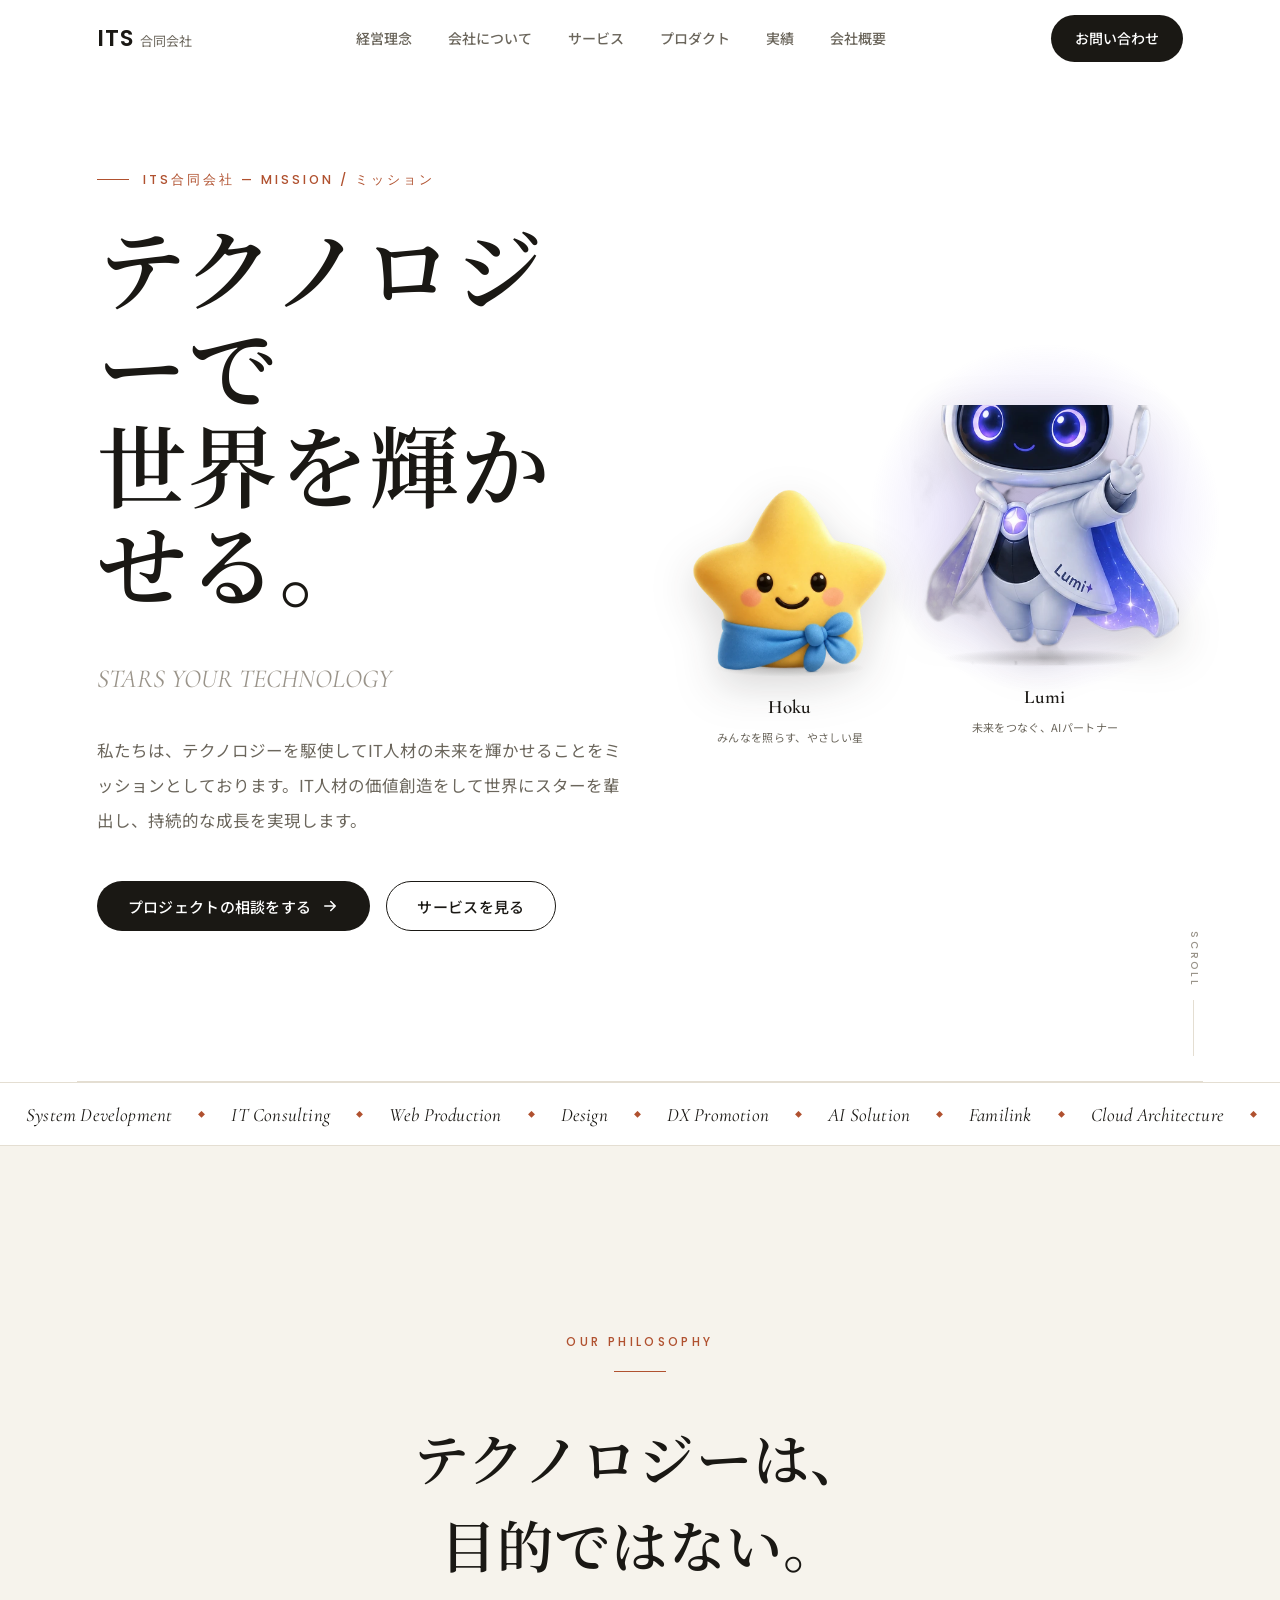
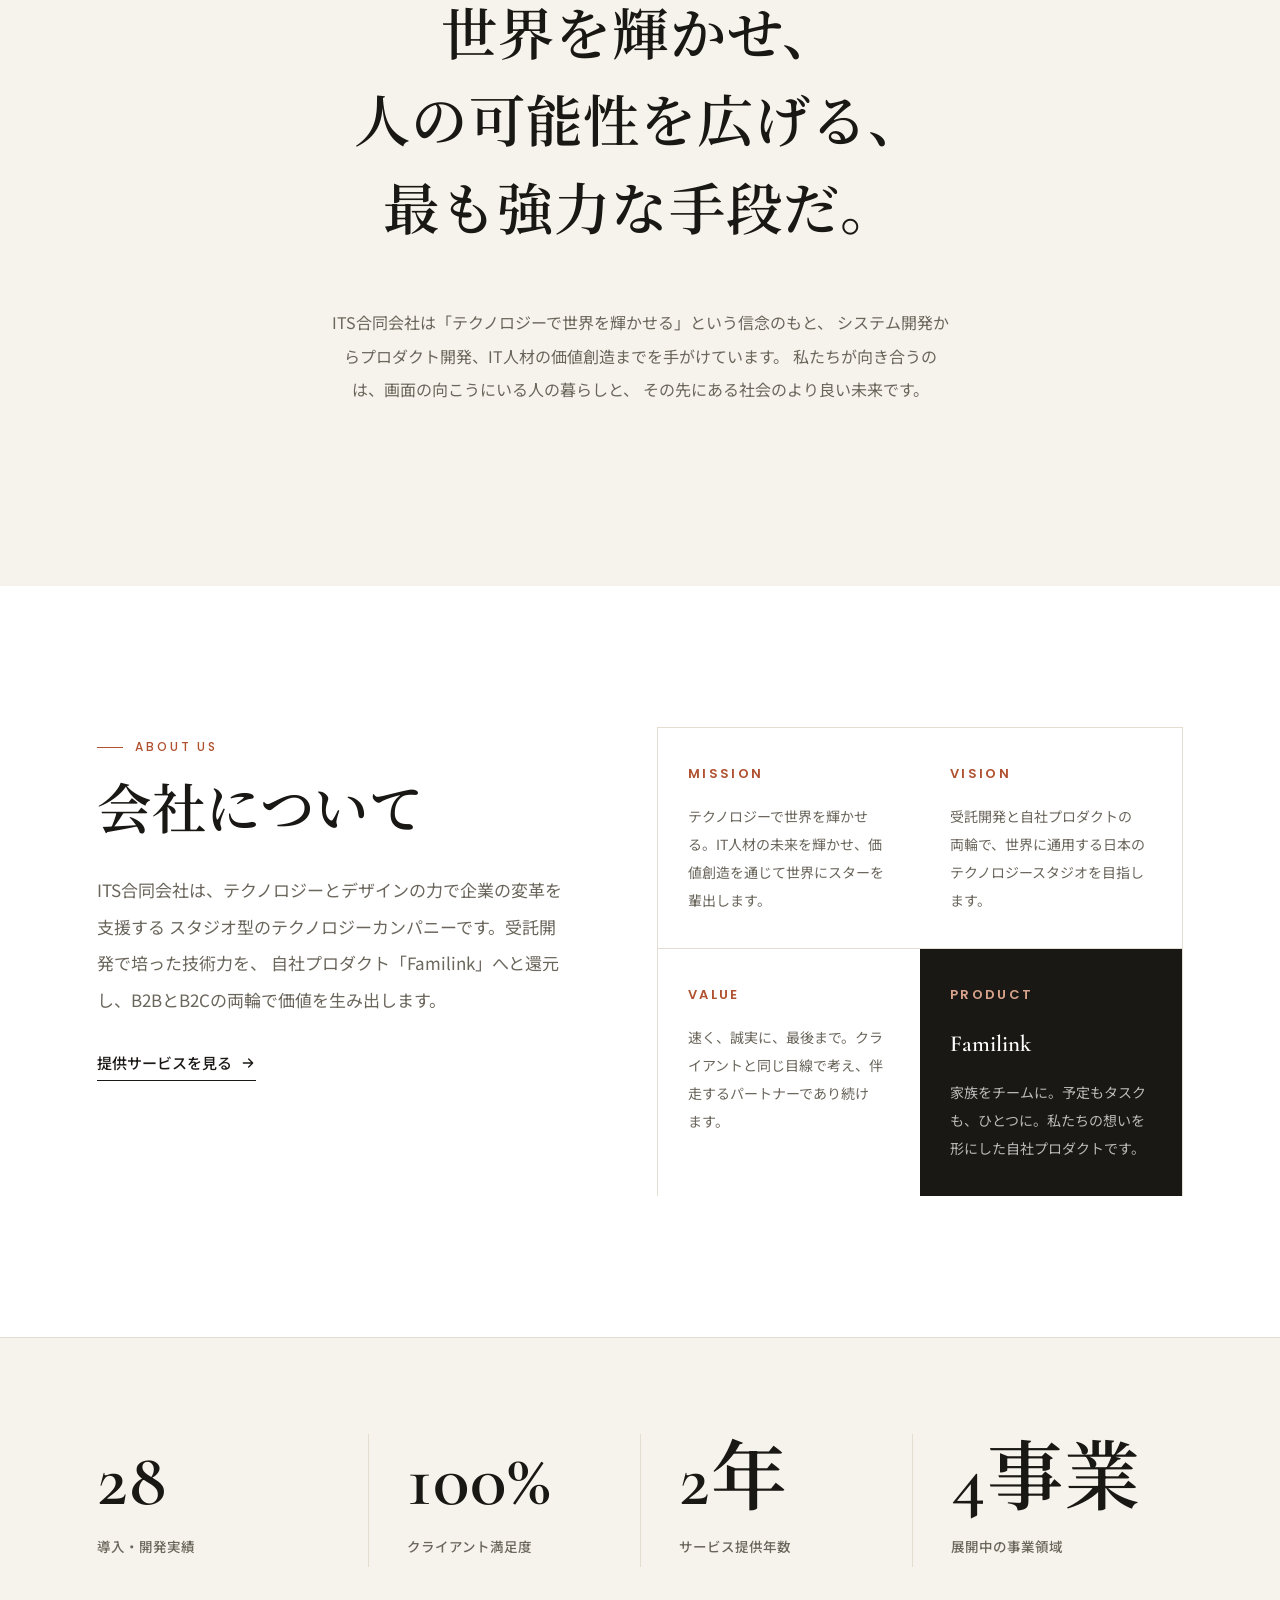
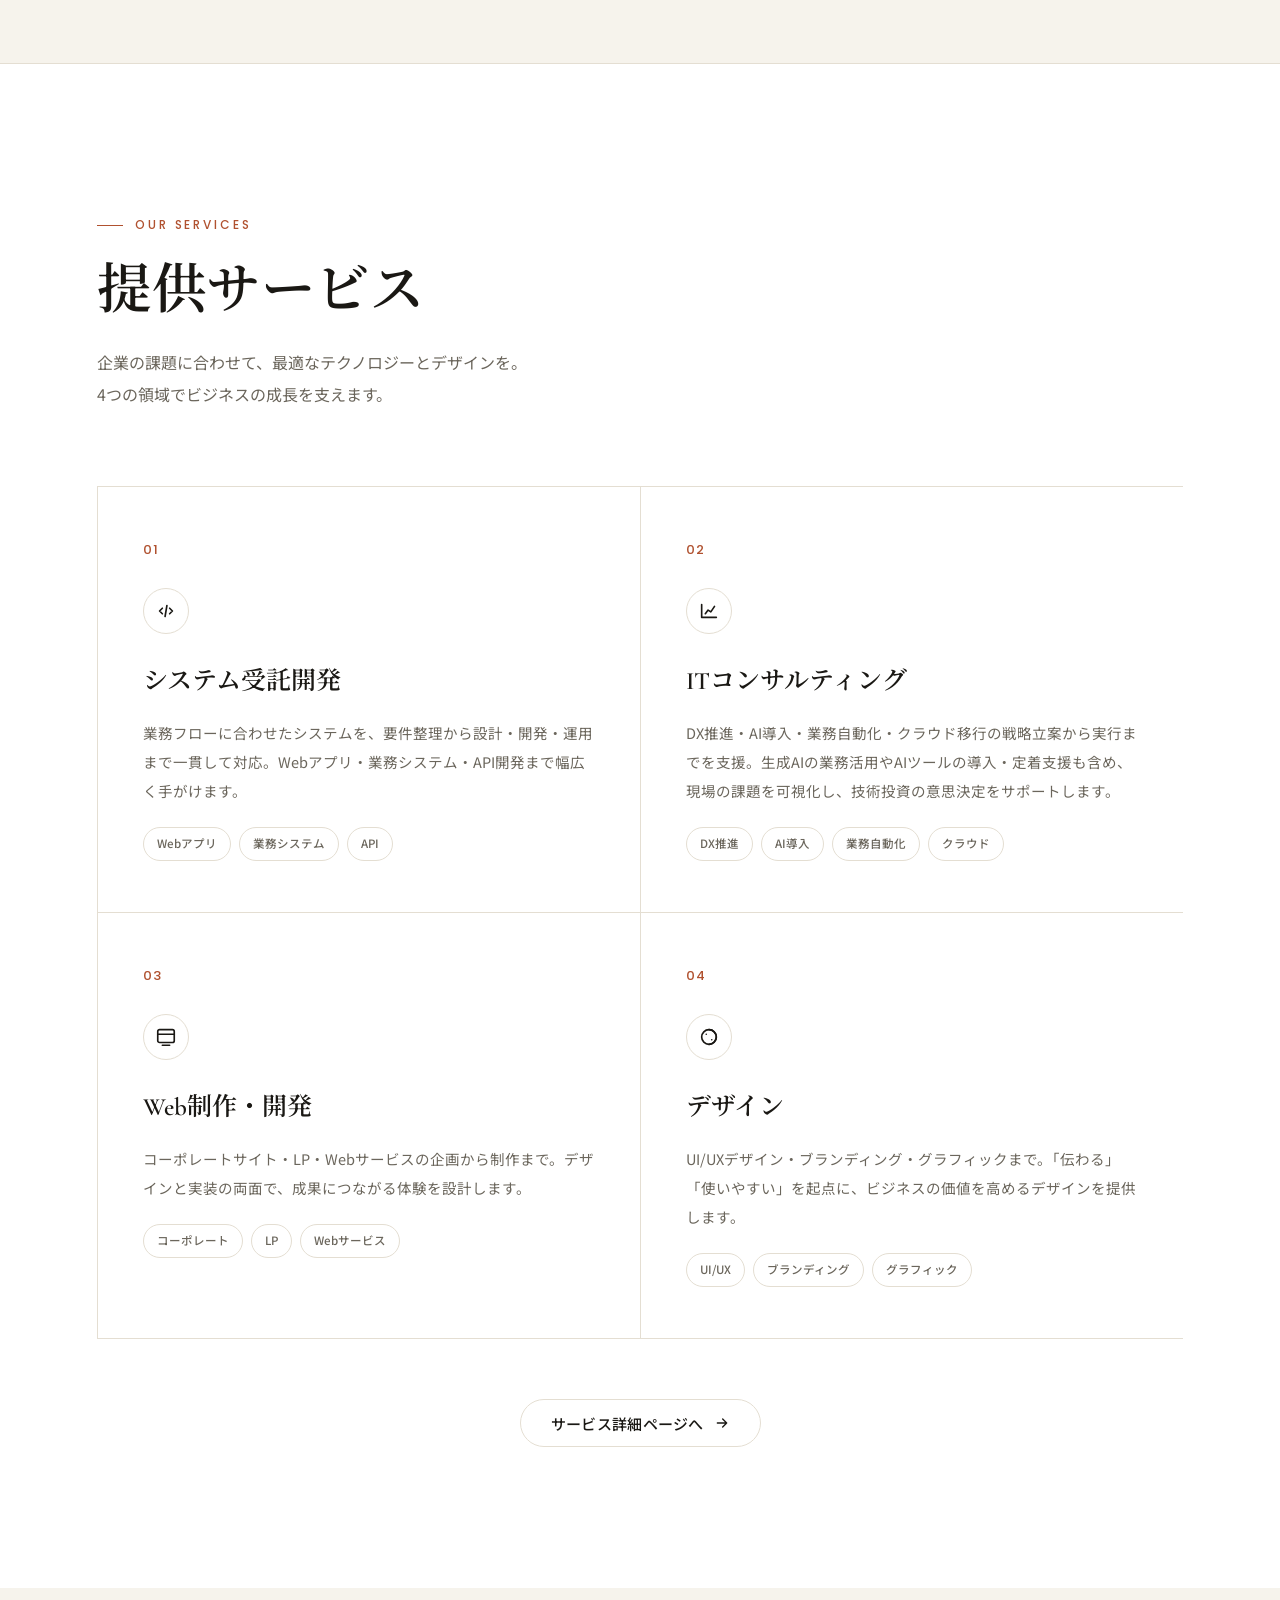
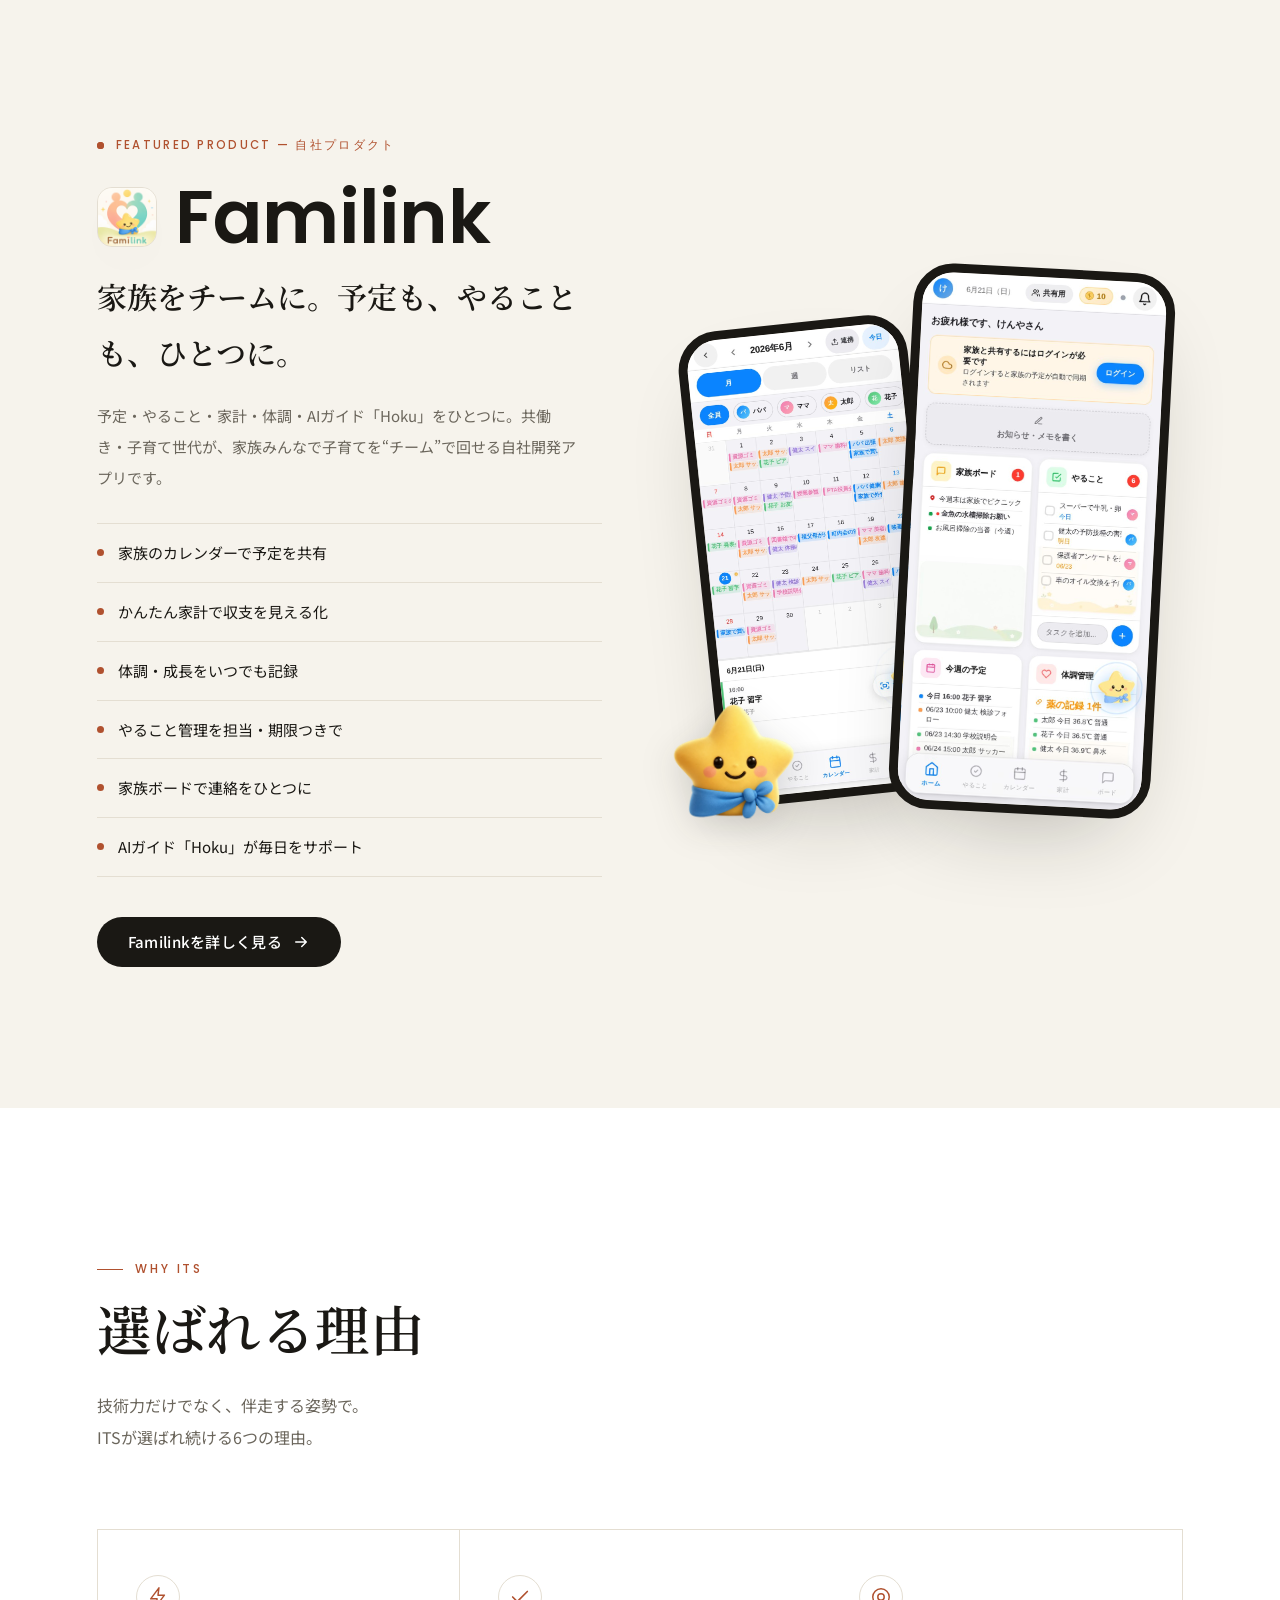
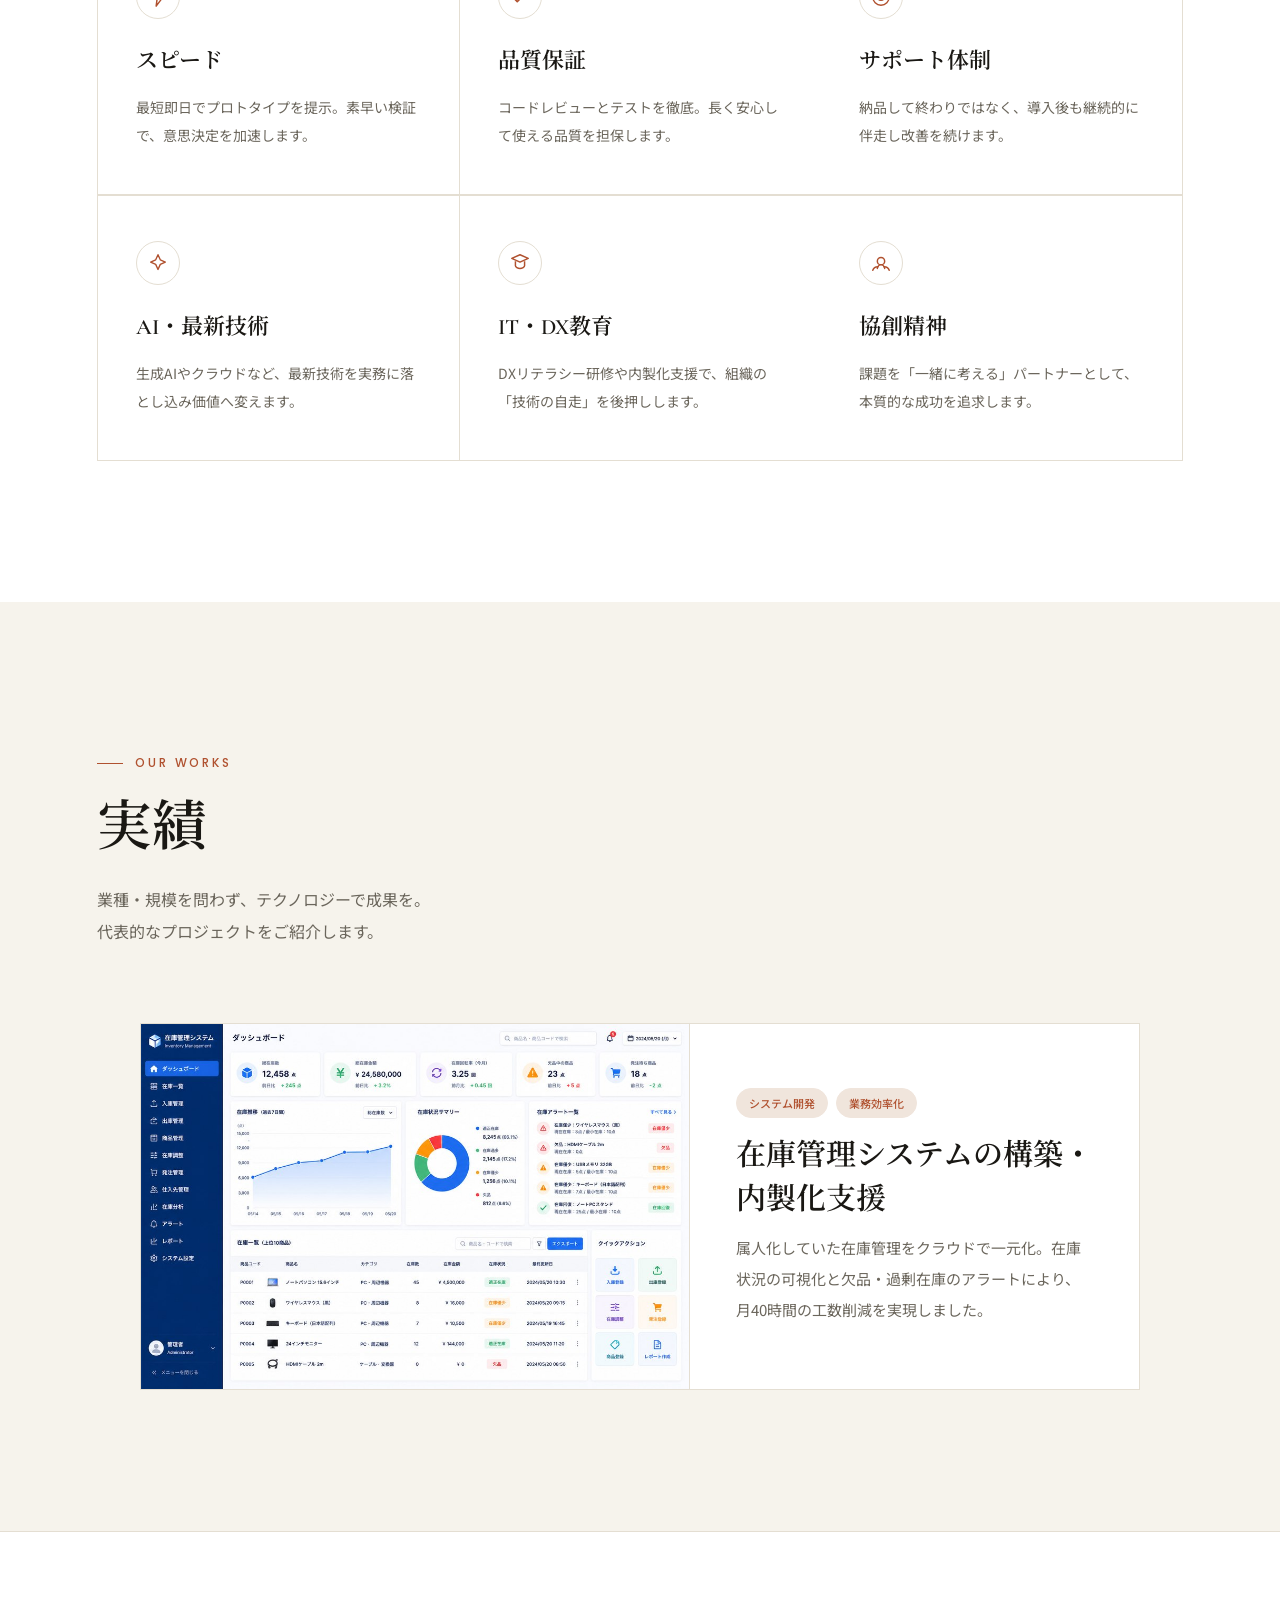
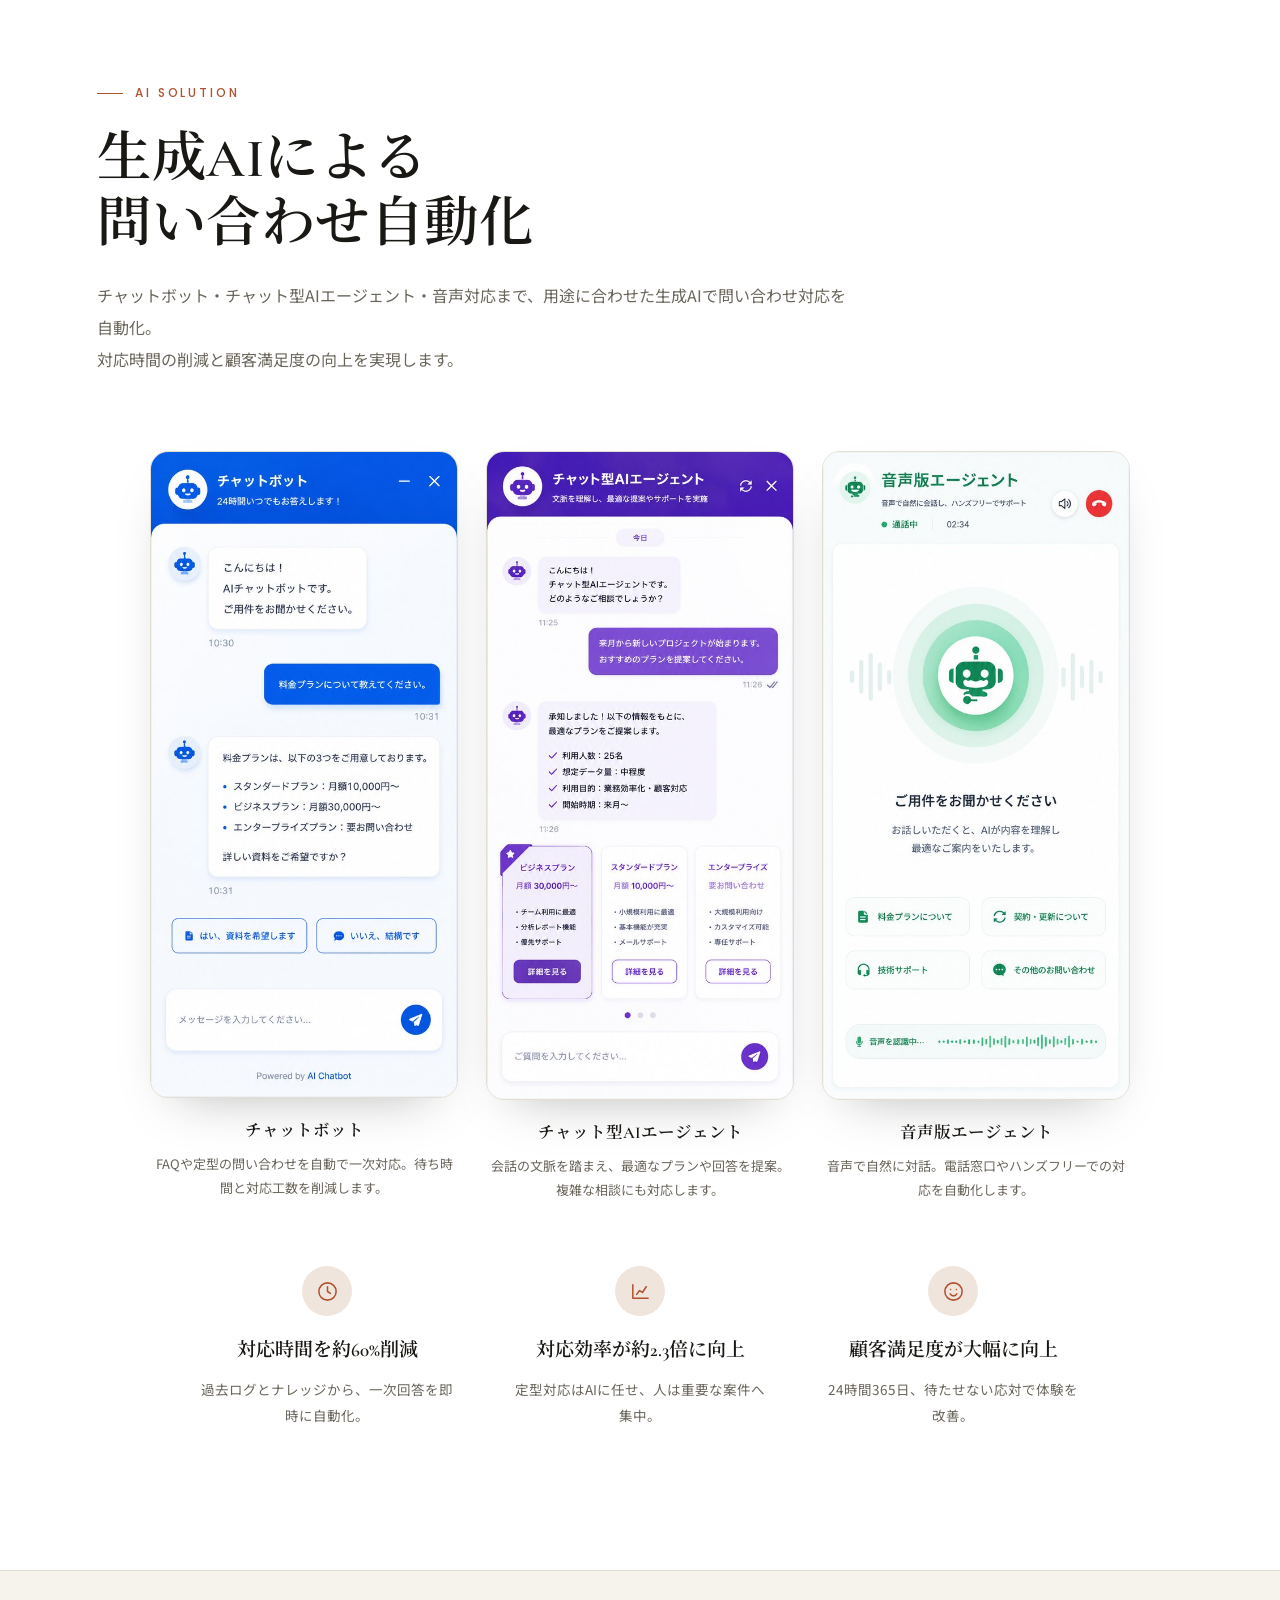
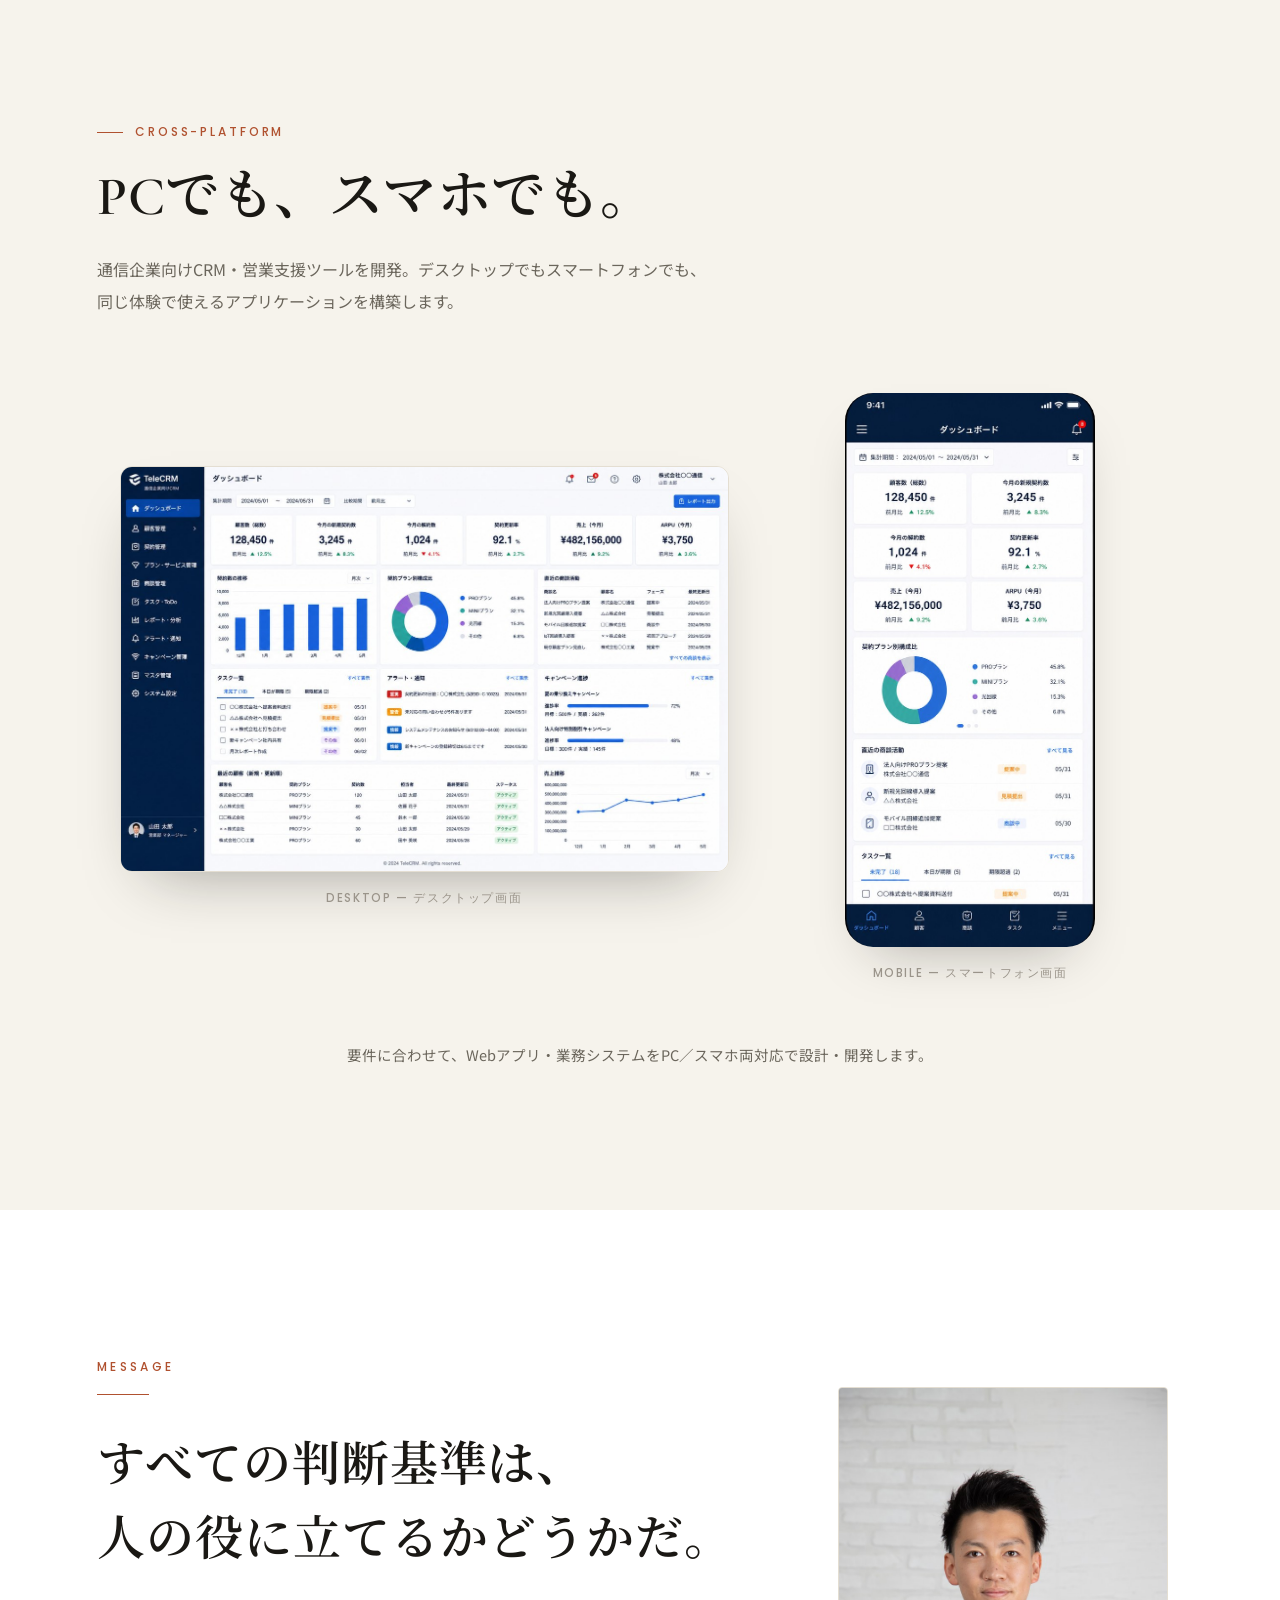
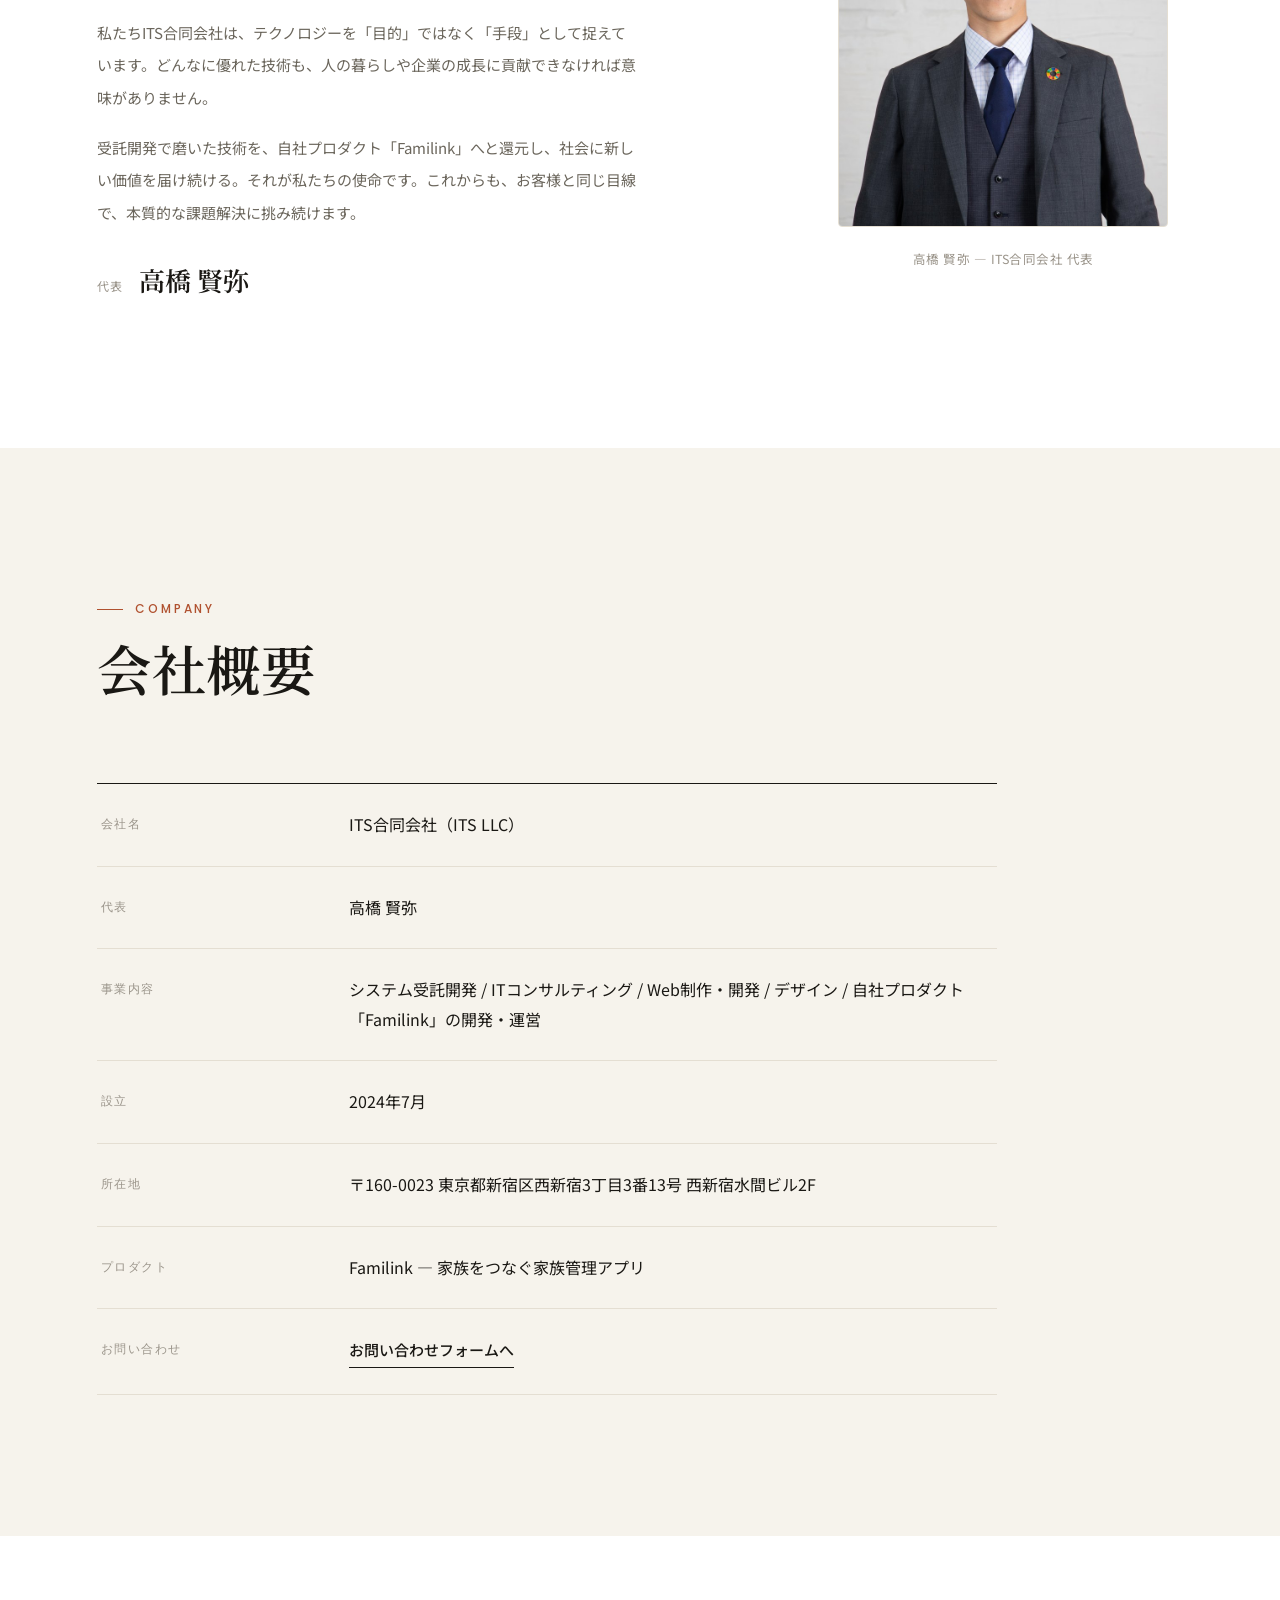
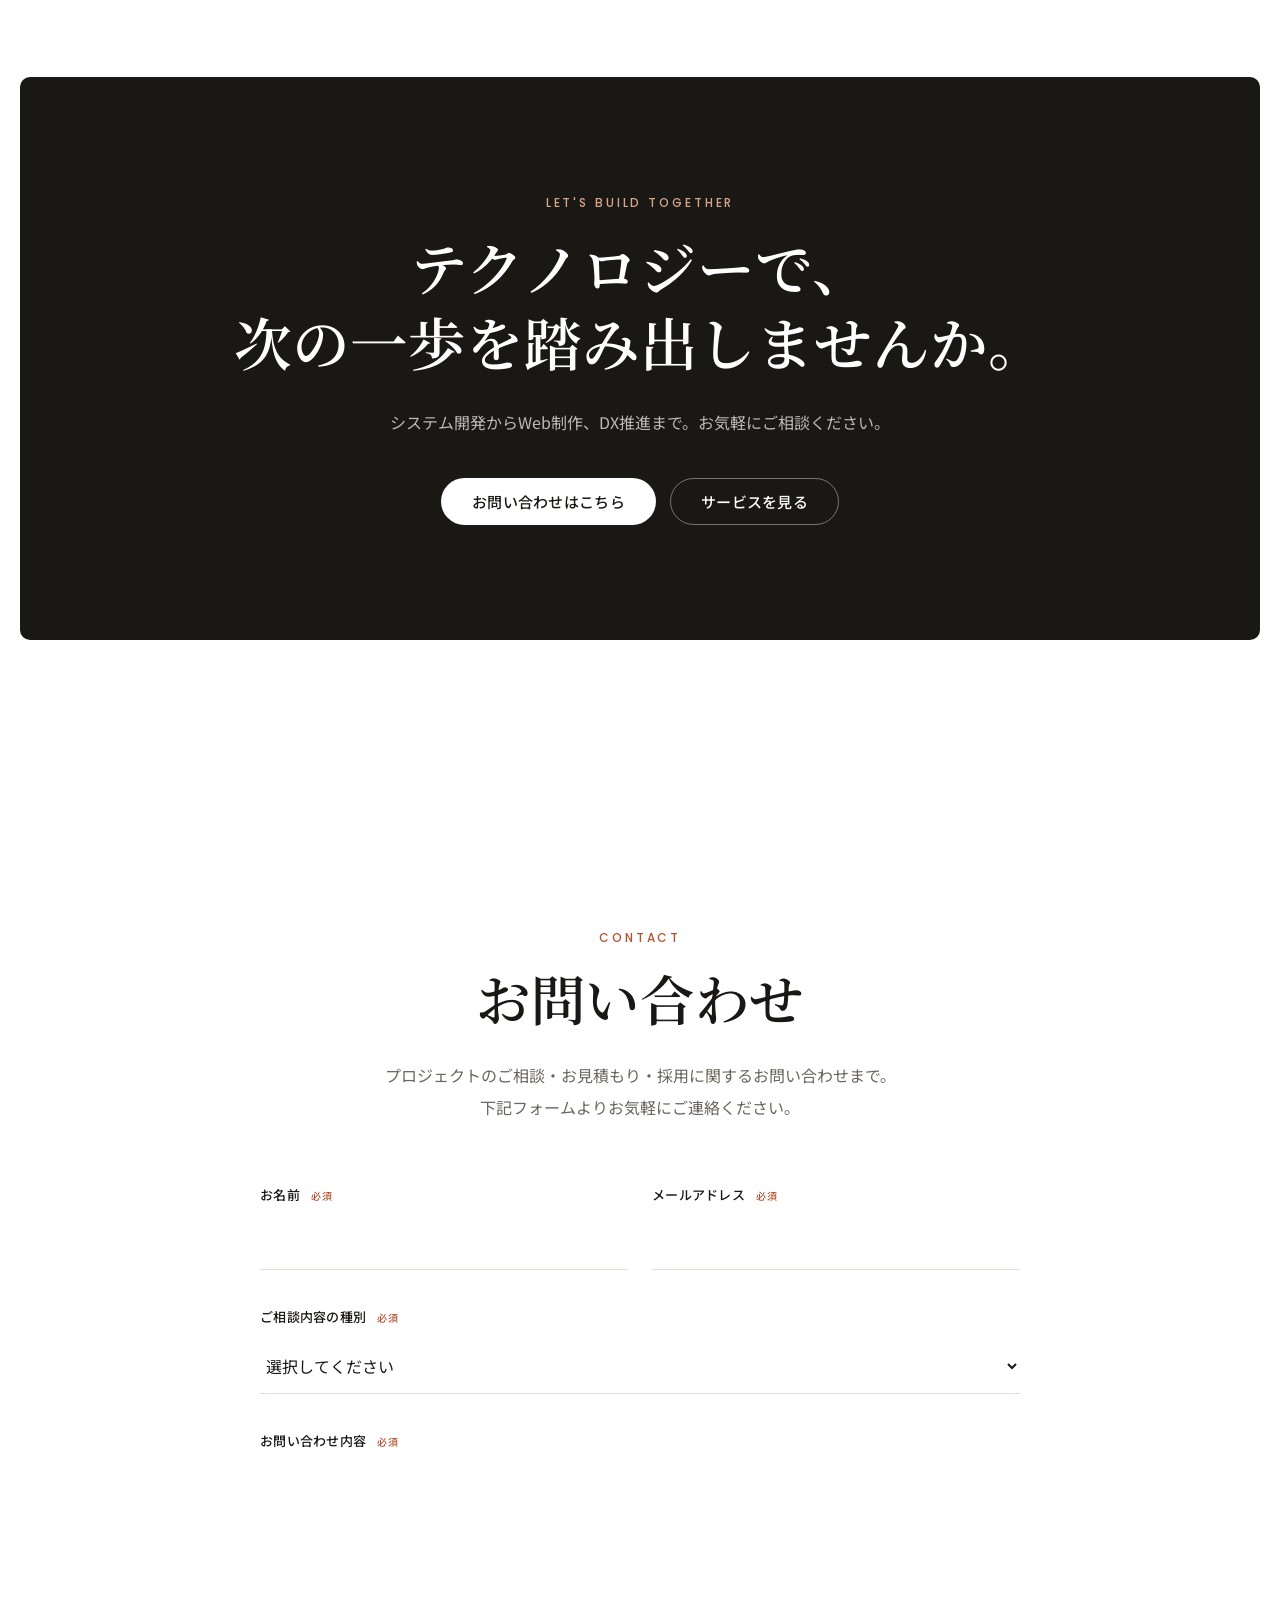
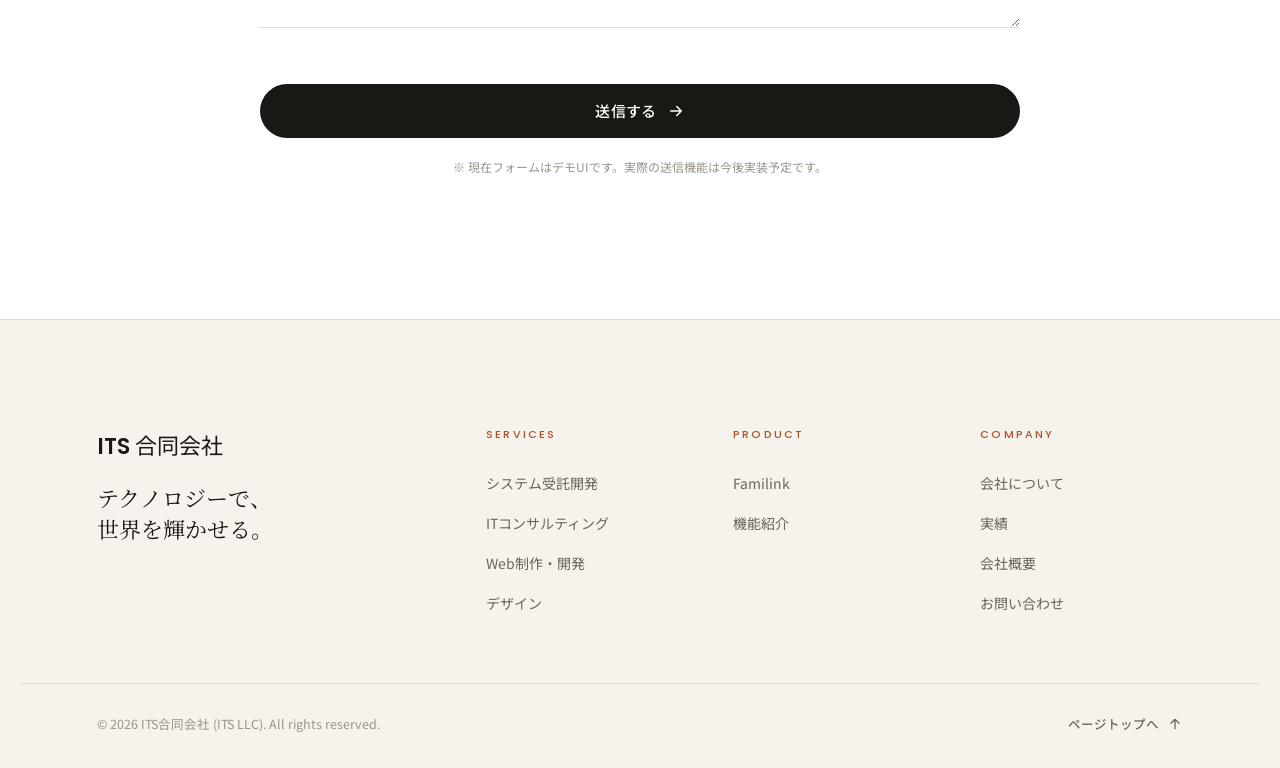
==== commit 49941dc8: "Add Hoku × Lumi character cast to homepage hero Introduce the ITS characters in the hero as a polish" ====
--- a/index.html
+++ b/index.html
@@ -110,6 +110,7 @@
 <!-- ===== 01 HERO ===== -->
 <section id="hero" class="hero">
   <div class="hero__inner container">
+    <div class="hero__text">
     <p class="hero__eyebrow">ITS合同会社 — MISSION / ミッション</p>
     <h1 class="hero__title js-text-reveal">
       <span class="js-text-reveal__line">テクノロジーで</span>
@@ -123,6 +124,17 @@
         <svg viewBox="0 0 24 24" width="18" height="18" fill="none" aria-hidden="true"><path d="M5 12h14M13 6l6 6-6 6" stroke="currentColor" stroke-width="2" stroke-linecap="round" stroke-linejoin="round"/></svg>
       </a>
       <a href="#services" class="btn btn--ghost">サービスを見る</a>
+    </div>
+    </div><!-- /.hero__text -->
+    <div class="hero__cast" aria-label="ITSのキャラクター Hoku と Lumi">
+      <figure class="hero__char hero__char--hoku">
+        <span class="hero__char-art"><img src="images/characters/hoku.webp" alt="やさしく照らすキャラクター Hoku（ホク）" width="560" height="527" loading="eager" decoding="async"></span>
+        <figcaption class="hero__char-cap"><b>Hoku</b><span>みんなを照らす、やさしい星</span></figcaption>
+      </figure>
+      <figure class="hero__char hero__char--lumi">
+        <span class="hero__char-art"><img src="images/characters/lumi.webp" alt="未来をつなぐAIパートナー Lumi（ルミ）" width="440" height="425" loading="eager" decoding="async"></span>
+        <figcaption class="hero__char-cap"><b>Lumi</b><span>未来をつなぐ、AIパートナー</span></figcaption>
+      </figure>
     </div>
   </div>
   <a href="#philosophy" class="scroll-indicator" aria-label="下へスクロール">
--- a/css/style.css
+++ b/css/style.css
@@ -245,6 +245,37 @@
 .scroll-indicator__line::after { content: ''; position: absolute; top: -56px; left: 0; width: 100%; height: 56px; background: linear-gradient(to bottom, transparent, var(--accent)); animation: scrollLine 2s var(--ease-out) infinite; }
 @keyframes scrollLine { 0% { top: -56px; } 60%,100% { top: 56px; } }
 
+/* ---------- HERO character cast (Hoku × Lumi) ---------- */
+.hero__inner { display: grid; grid-template-columns: minmax(0, 1.04fr) minmax(0, .96fr); align-items: center; gap: clamp(24px, 4vw, 64px); }
+.hero__text { position: relative; z-index: 3; min-width: 0; }
+.hero__cast {
+  position: relative; z-index: 2; justify-self: end; align-self: center;
+  display: flex; align-items: flex-end; justify-content: center; gap: clamp(6px, 1.6vw, 26px);
+  width: 100%; max-width: 560px;
+  opacity: 0; animation: heroFadeUp 1.2s var(--ease-out) .55s forwards;
+}
+.hero__char { margin: 0; display: flex; flex-direction: column; align-items: center; }
+.hero__char-art { position: relative; display: block; width: 100%; }
+.hero__char-art img { display: block; width: 100%; height: auto; filter: drop-shadow(0 16px 22px rgba(26,24,20,.18)); animation: floatChar 5.5s ease-in-out infinite; }
+.hero__char-art::after { /* soft ground shadow */
+  content: ''; position: absolute; left: 50%; bottom: -2px; transform: translateX(-50%);
+  width: 76%; height: 18px; border-radius: 50%;
+  background: radial-gradient(ellipse at center, rgba(26,24,20,.22), rgba(26,24,20,0) 70%);
+}
+.hero__char--hoku { width: clamp(120px, 16vw, 200px); transform: translateY(10px); }
+.hero__char--lumi { width: clamp(150px, 21vw, 280px); }
+.hero__char--lumi .hero__char-art img { animation-delay: -2.6s; }
+.hero__char--lumi .hero__char-art::before { /* purple aura */
+  content: ''; position: absolute; left: 50%; top: 44%; transform: translate(-50%, -50%);
+  width: 140%; aspect-ratio: 1 / 1; border-radius: 50%; z-index: -1;
+  background: radial-gradient(circle, rgba(116,86,232,.30), rgba(116,86,232,0) 66%);
+}
+.hero__char-cap { margin-top: 14px; text-align: center; }
+.hero__char-cap b { display: block; font-family: var(--font-display); font-weight: 600; font-size: clamp(15px, 1.5vw, 19px); color: var(--ink); letter-spacing: .02em; }
+.hero__char-cap span { display: block; margin-top: 3px; font-size: 11px; color: var(--ink-soft); letter-spacing: .03em; }
+@keyframes floatChar { 0%, 100% { transform: translateY(0); } 50% { transform: translateY(-12px); } }
+@media (prefers-reduced-motion: reduce) { .hero__char-art img { animation: none; } }
+
 /* ==========================================================================
    FOOTER — light, refined
    ========================================================================== */
@@ -275,6 +306,10 @@
   .footer__inner { grid-template-columns: 1fr 1fr; gap: 36px; }
   .footer__brand { grid-column: 1 / -1; }
   .footer__bottom { flex-direction: column; gap: 14px; text-align: center; }
+  /* hero: stack text above the character cast */
+  .hero { min-height: auto; }
+  .hero__inner { grid-template-columns: 1fr; gap: 22px; }
+  .hero__cast { justify-self: center; max-width: 400px; margin-top: 4px; }
 }
 @media (max-width: 480px) {
   body { font-size: 15px; }
--- a/css/sections.css
+++ b/css/sections.css
@@ -95,9 +95,9 @@
 
 /* real screenshot mockups */
 .fl-shots { position: relative; height: 580px; }
-.fl-shot { position: absolute; display: block; background: #fff; border: 9px solid var(--ink); border-radius: 40px; box-shadow: var(--shadow-lg); }
-.fl-shot--back { width: 230px; left: 4%; top: 54px; transform: rotate(-6deg); z-index: 1; }
-.fl-shot--front { width: 262px; right: 4%; top: 0; transform: rotate(3deg); z-index: 2; }
+.fl-shot { position: absolute; display: block; box-sizing: content-box; height: auto; background: #fff; border: 9px solid var(--ink); border-radius: 40px; box-shadow: var(--shadow-lg); }
+.fl-shot--back { width: 212px; left: 4%; top: 54px; transform: rotate(-6deg); z-index: 1; }
+.fl-shot--front { width: 244px; right: 4%; top: 0; transform: rotate(3deg); z-index: 2; }
 .fl-hoku { position: absolute; left: -6px; bottom: 28px; width: 124px; height: auto; z-index: 3; filter: drop-shadow(0 10px 18px rgba(26,24,20,.16)); animation: floatY 5s ease-in-out infinite; }
 .fl-showcase__tag { font-family: var(--font-display); font-size: clamp(20px, 2.6vw, 30px); font-weight: 600; color: var(--ink); margin-bottom: 18px; }
 .fl-showcase__desc { font-size: 15px; line-height: 2.05; color: var(--ink-soft); max-width: 480px; }
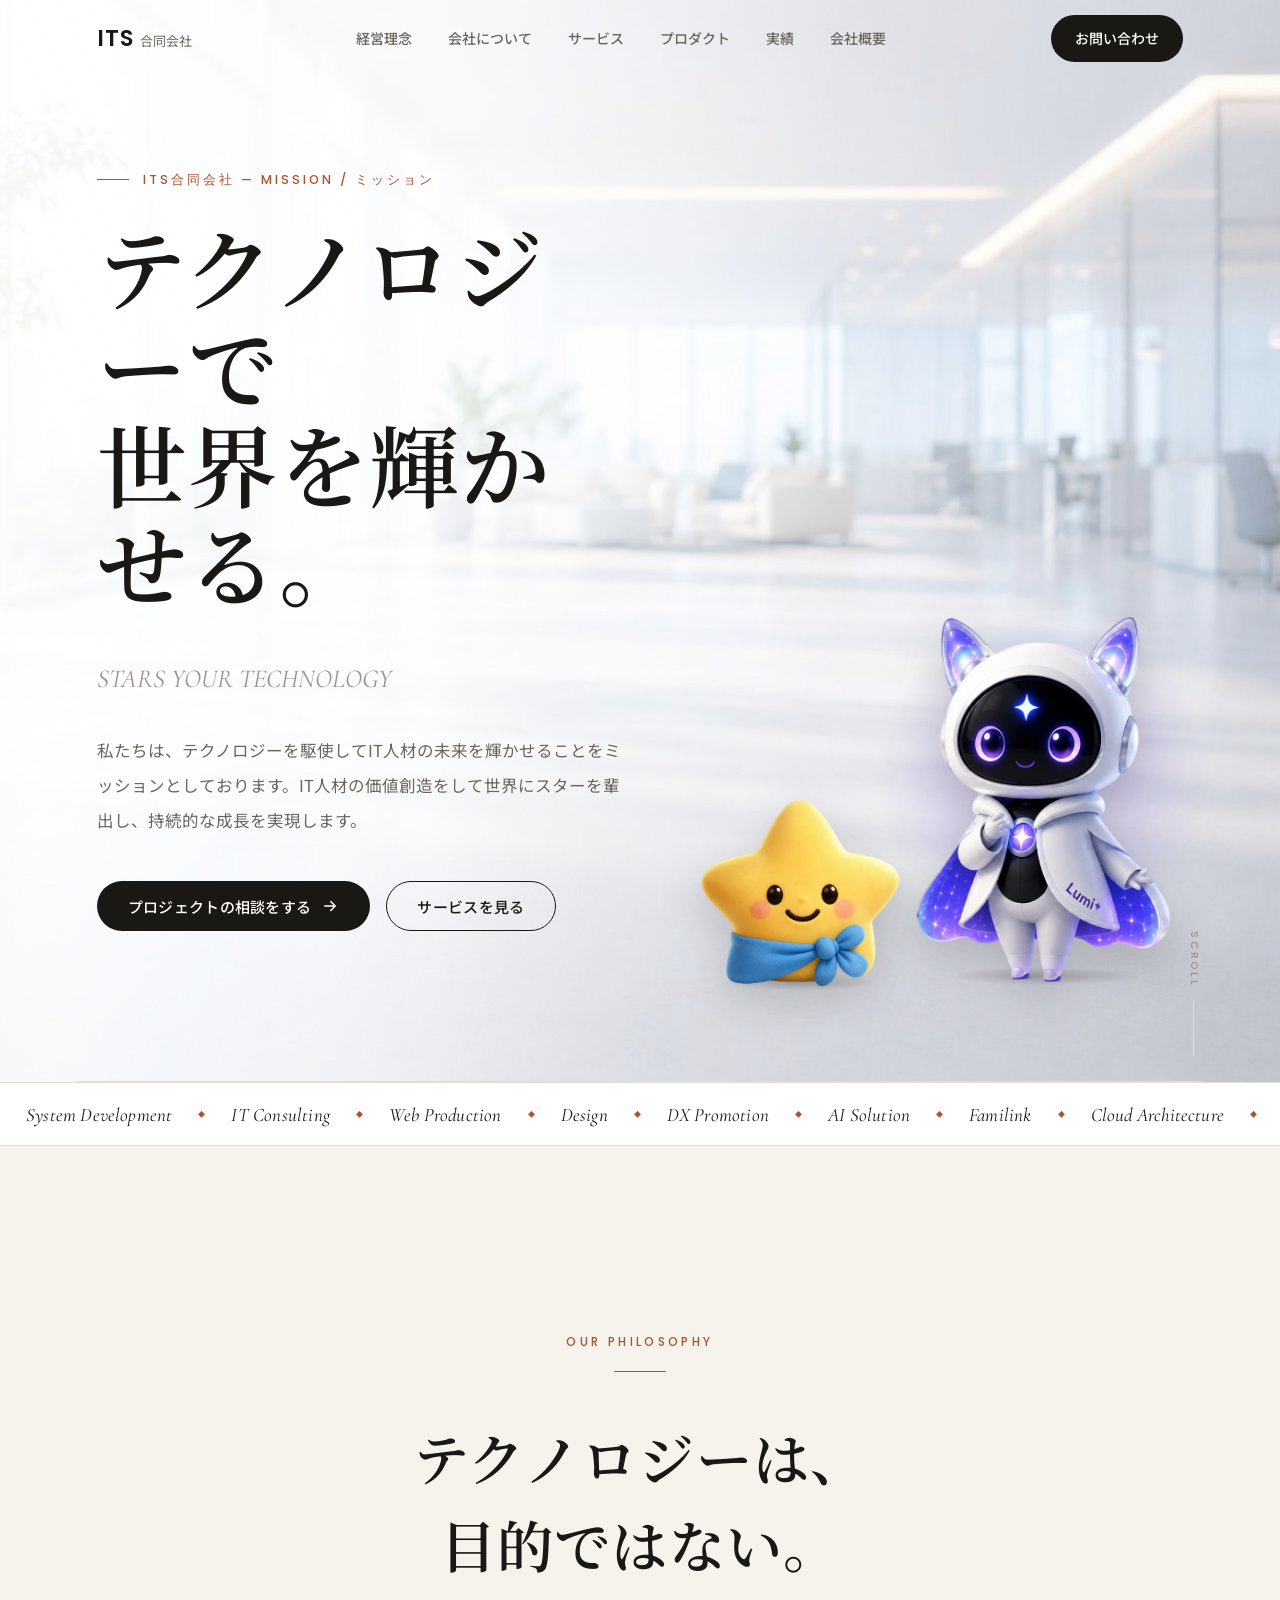
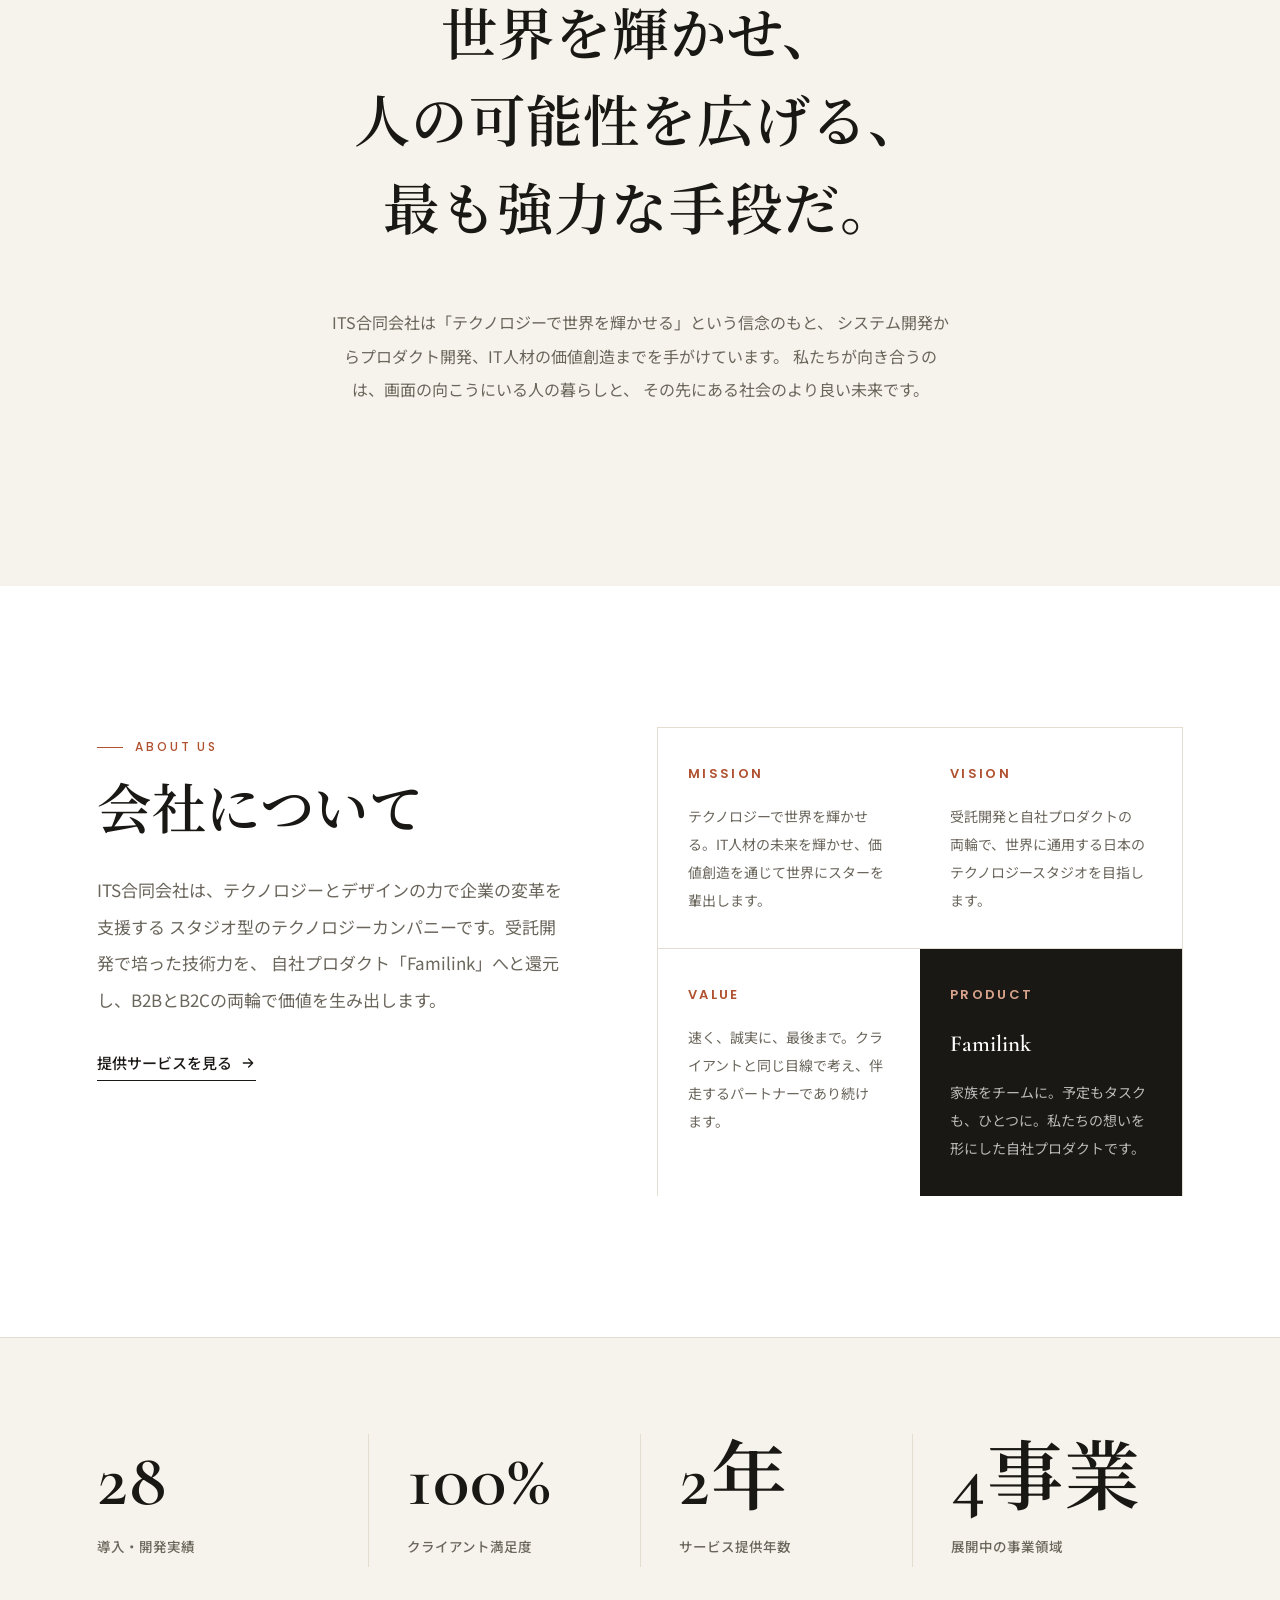
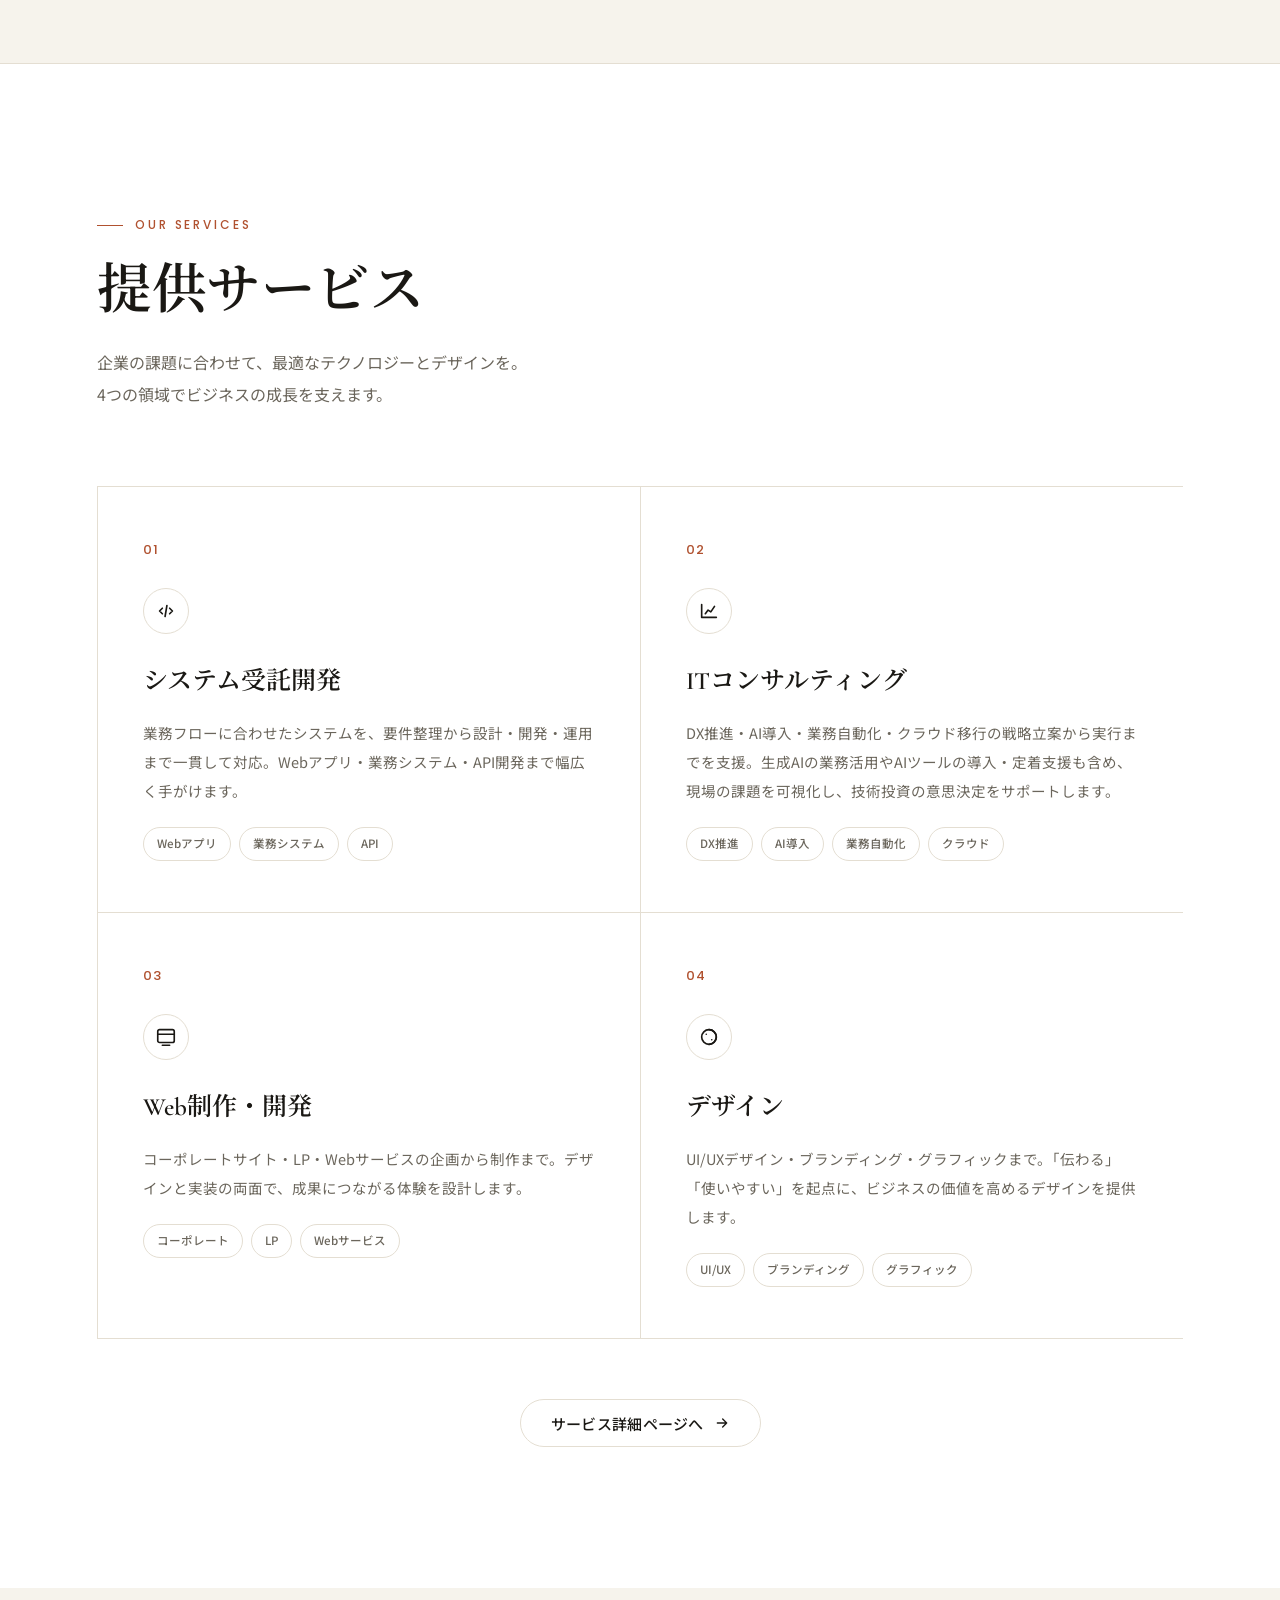
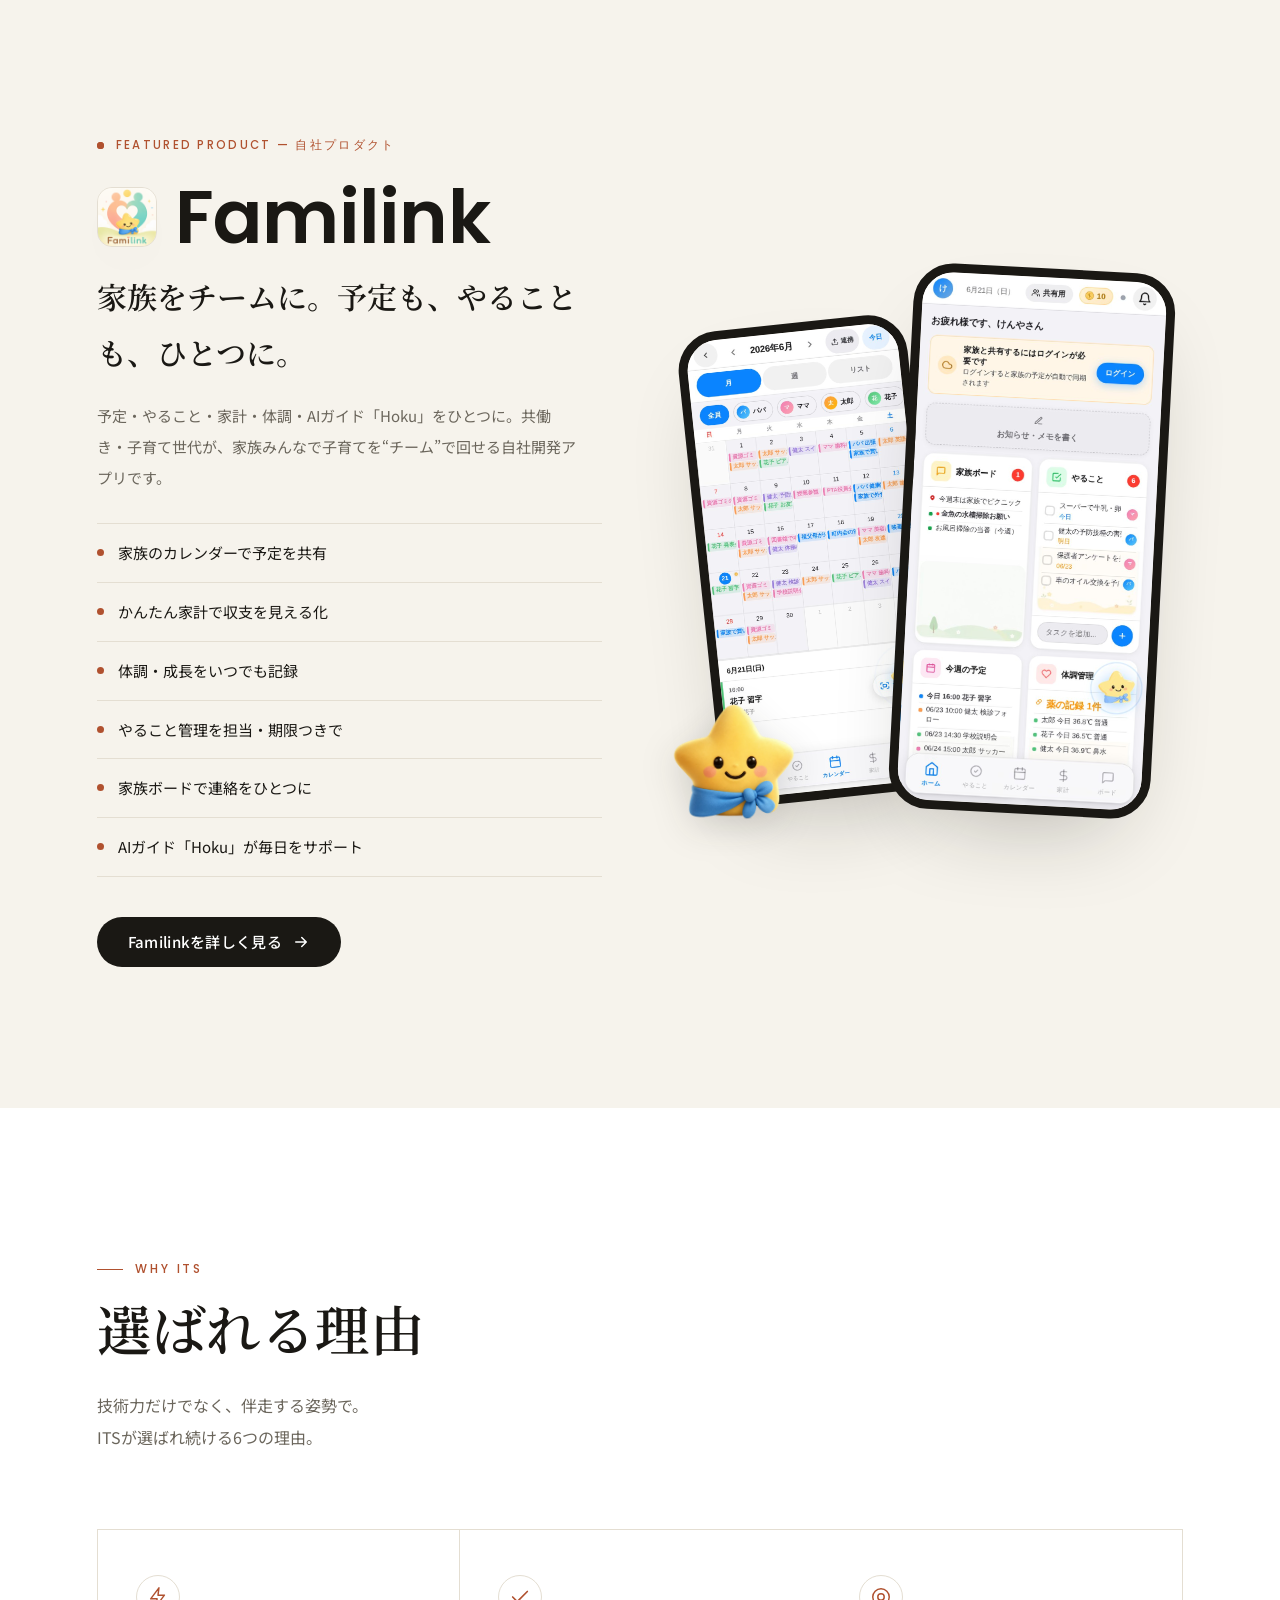
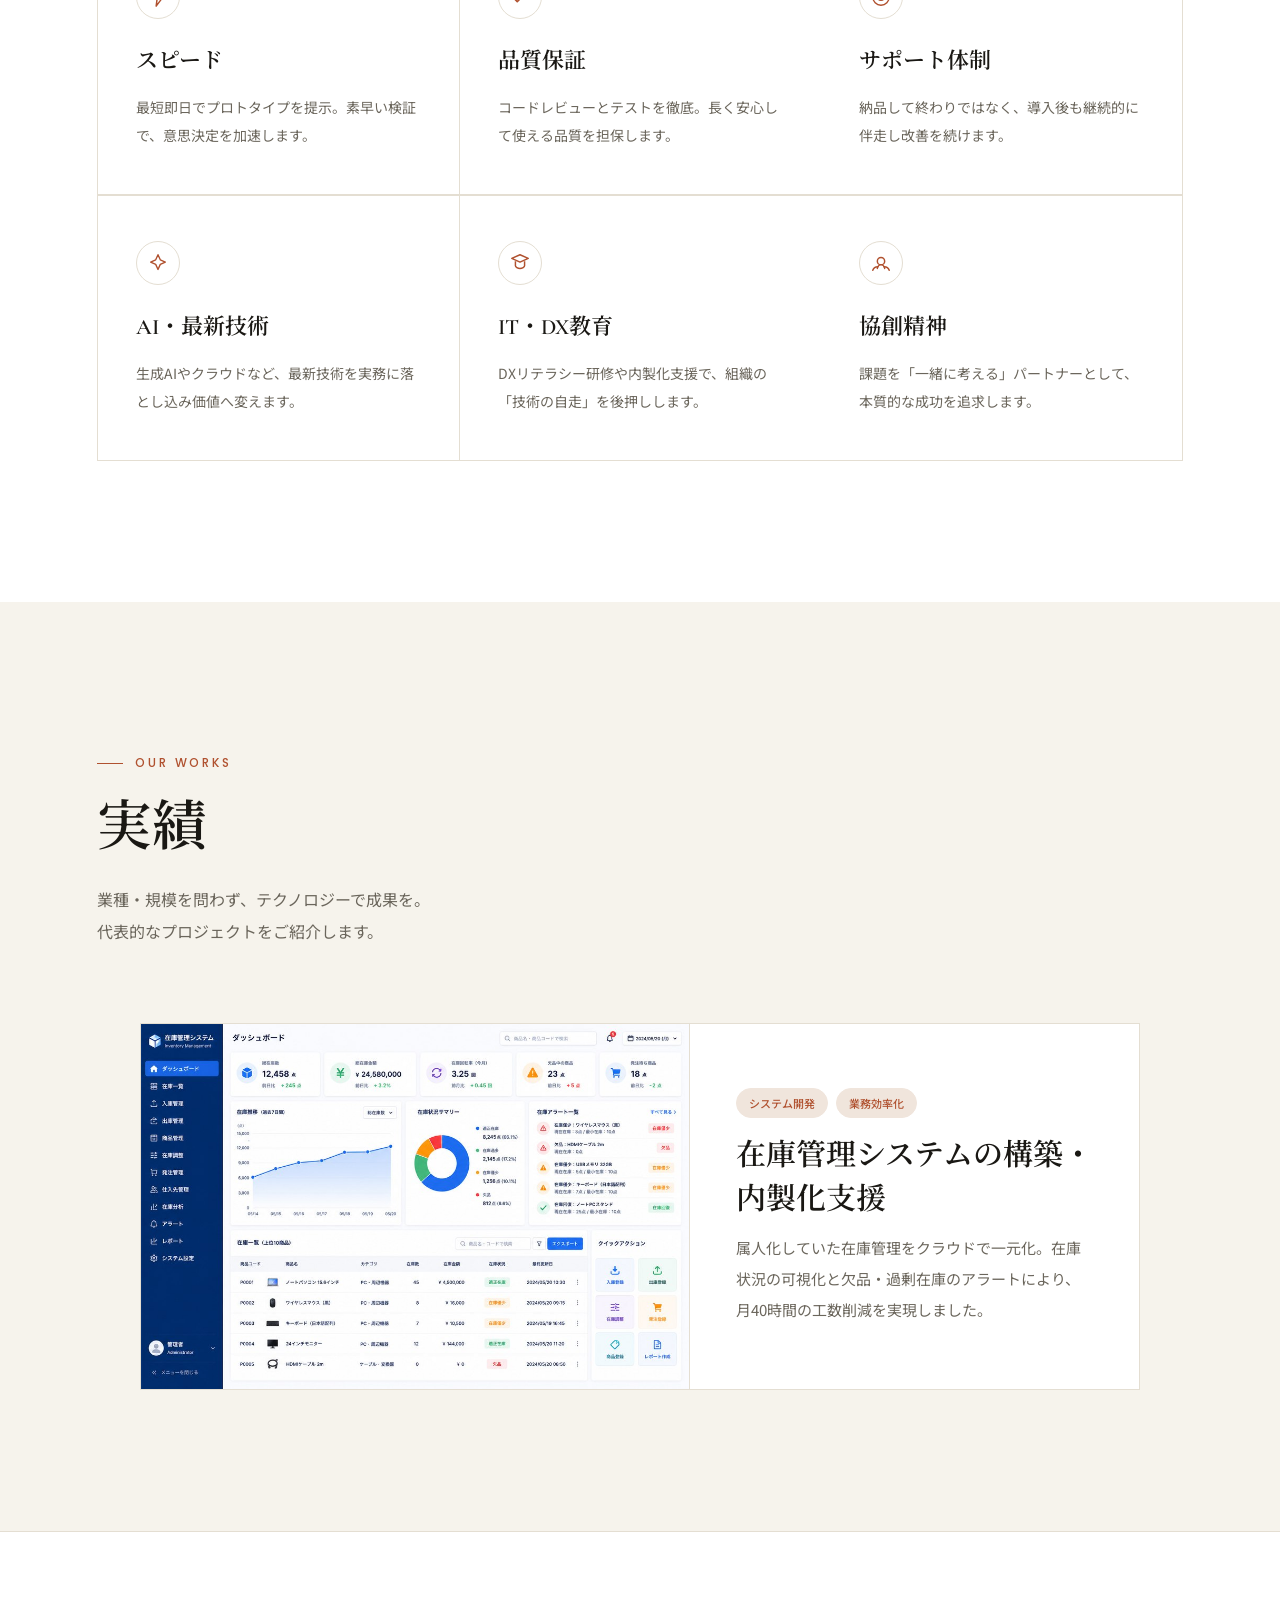
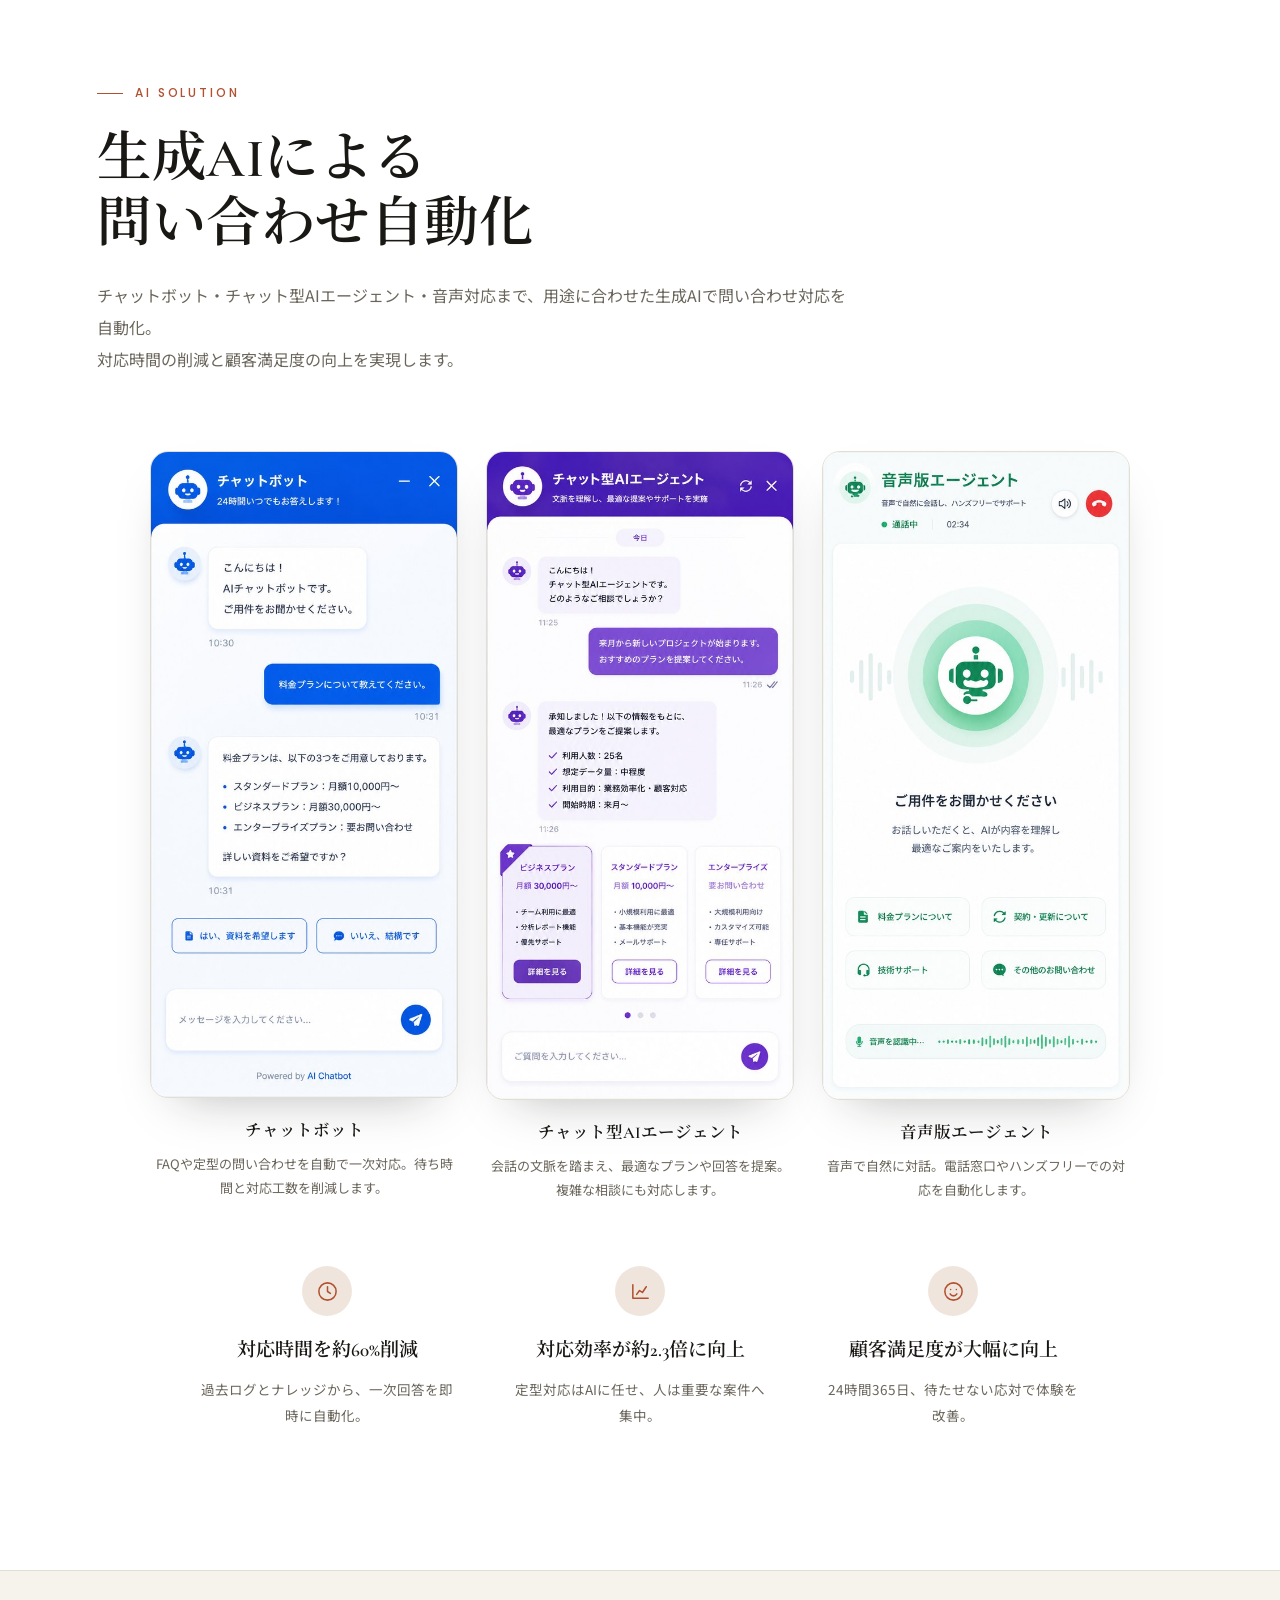
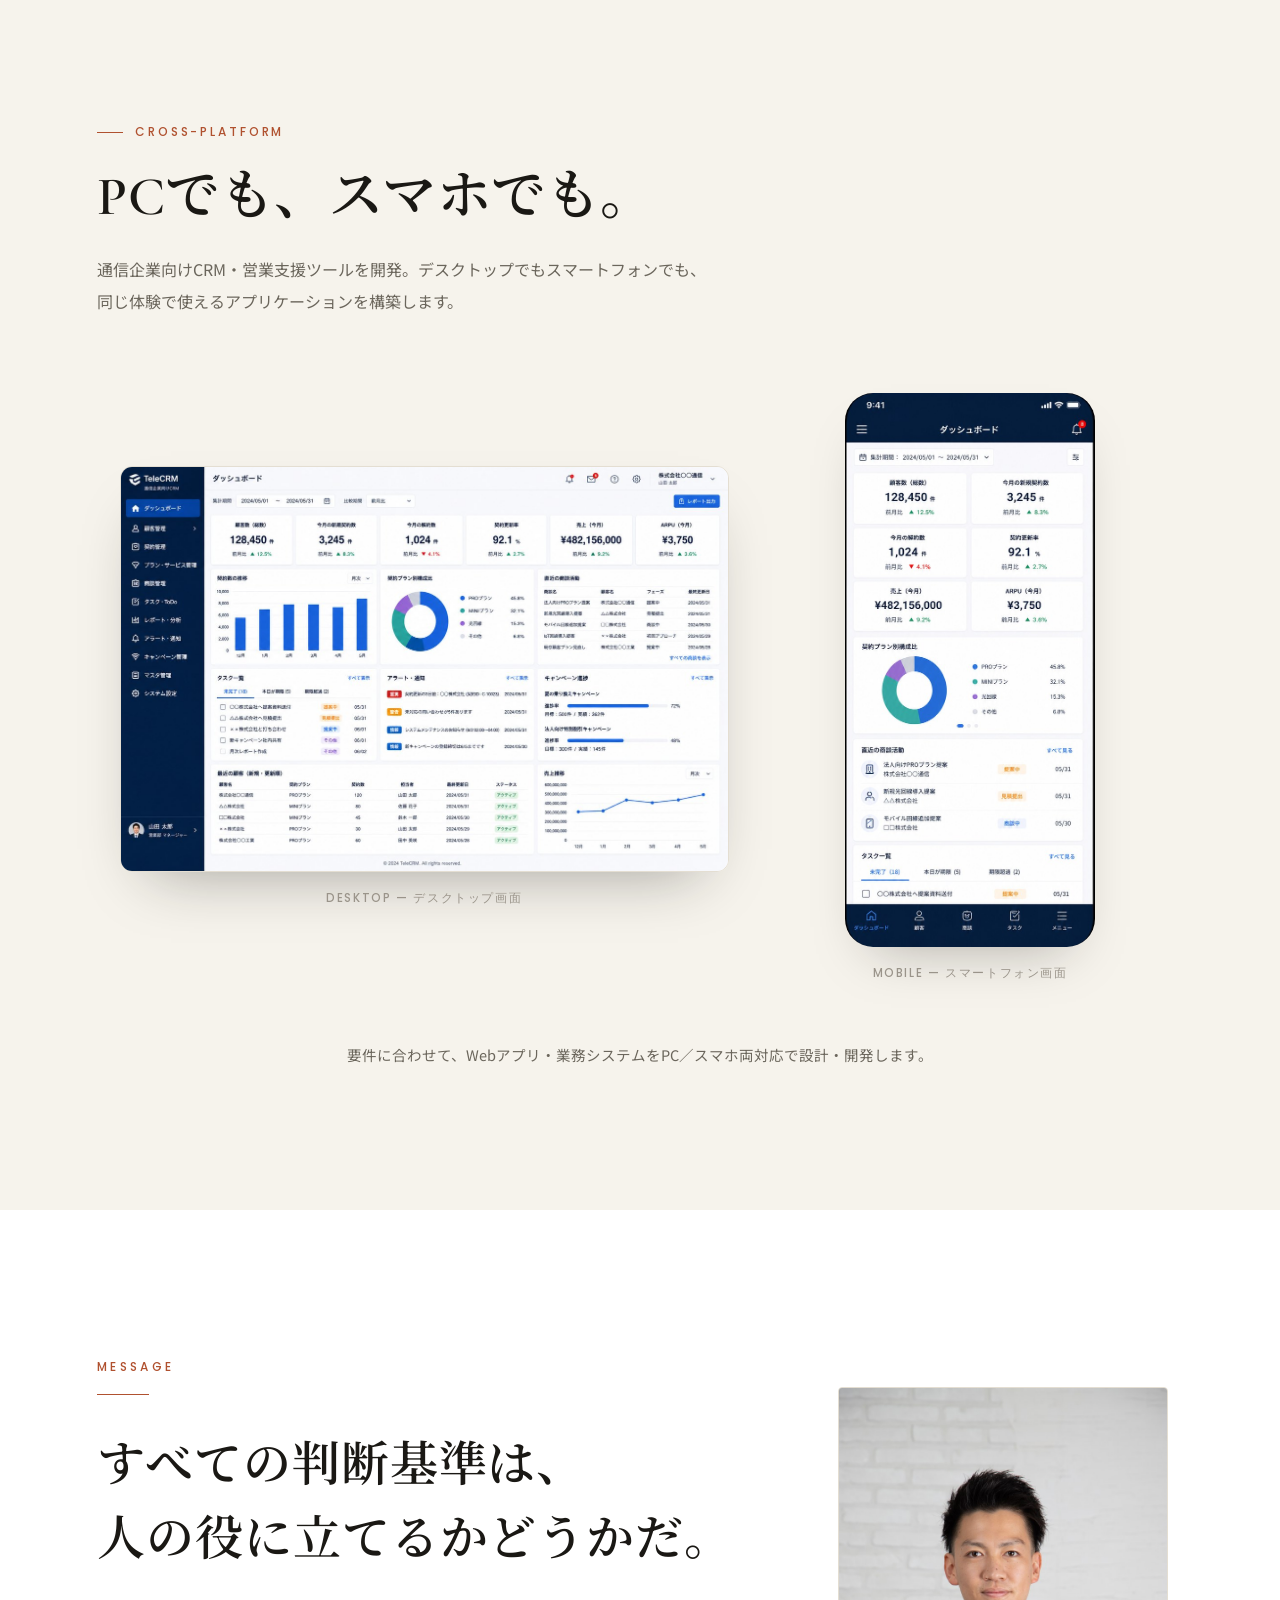
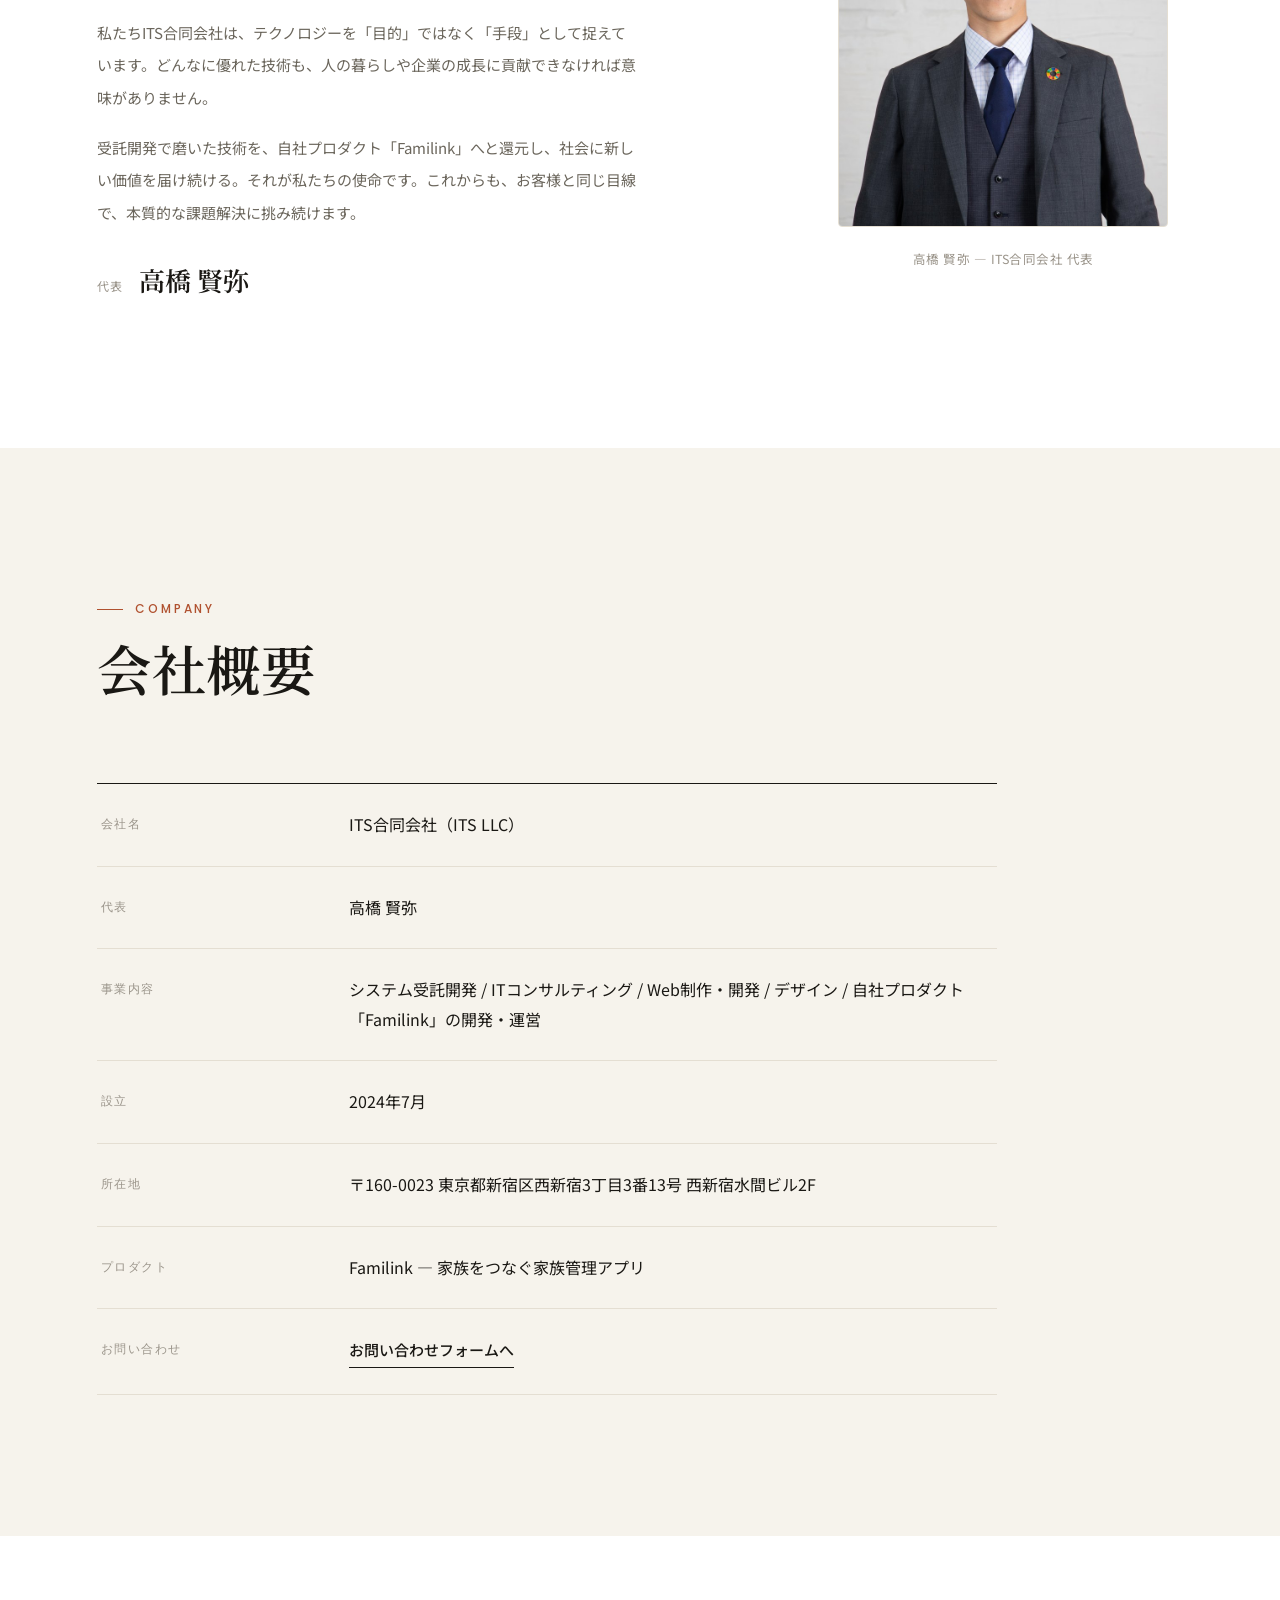
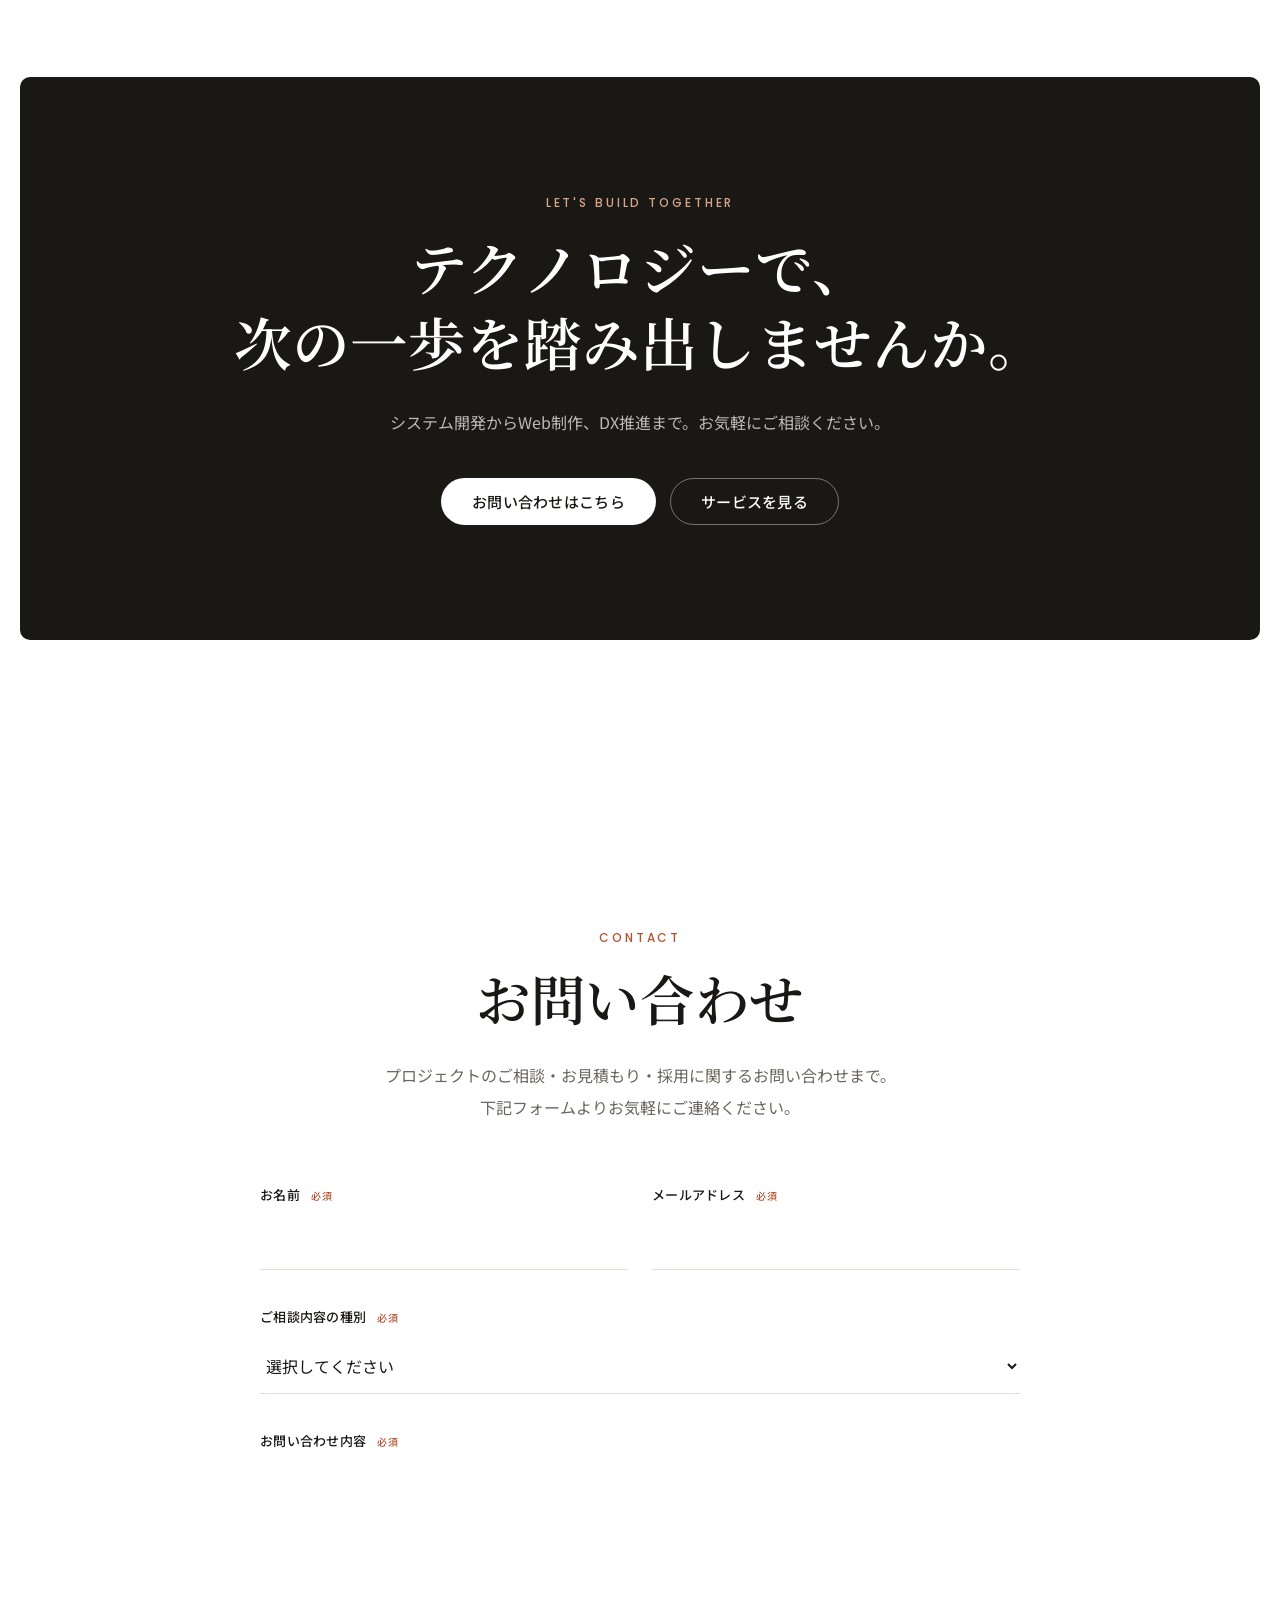
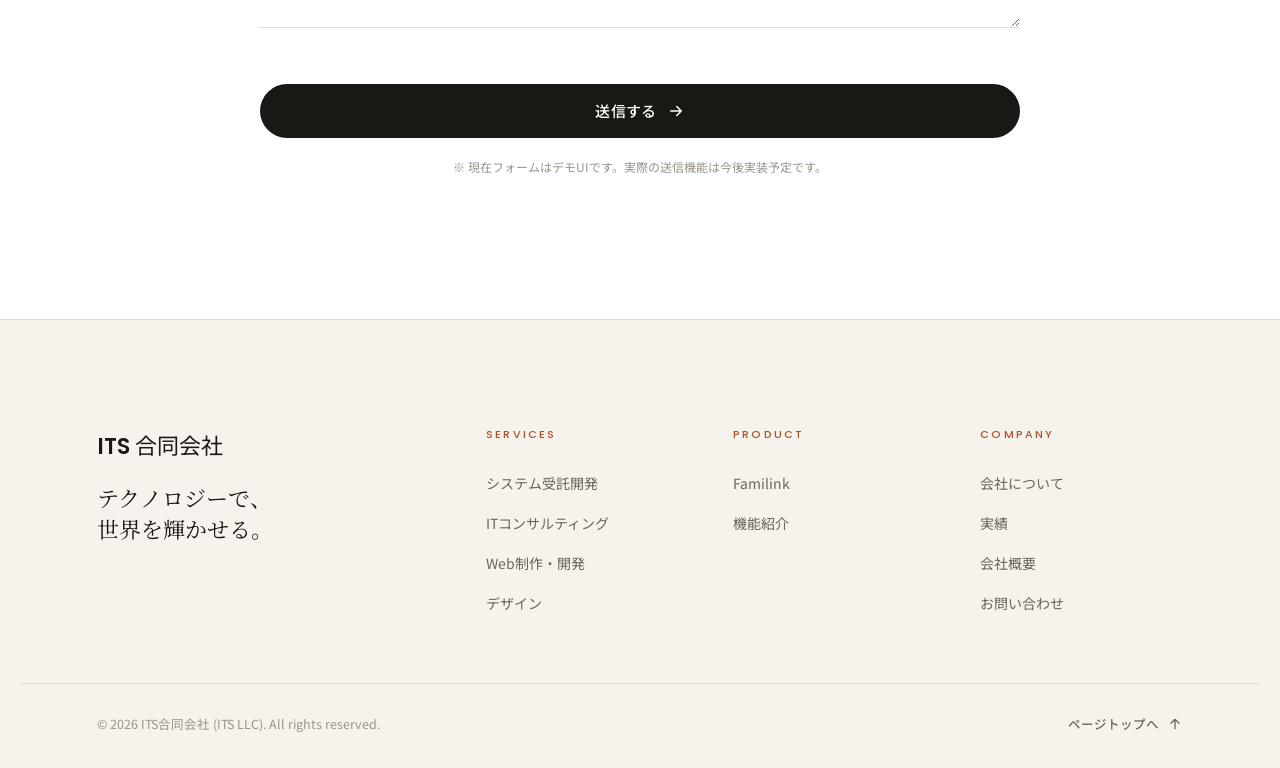
==== commit 8502f391: "Rebuild homepage hero with office backdrop and official Lumi art Redo per provided assets: use the b" ====
--- a/index.html
+++ b/index.html
@@ -129,11 +129,9 @@
     <div class="hero__cast" aria-label="ITSのキャラクター Hoku と Lumi">
       <figure class="hero__char hero__char--hoku">
         <span class="hero__char-art"><img src="images/characters/hoku.webp" alt="やさしく照らすキャラクター Hoku（ホク）" width="560" height="527" loading="eager" decoding="async"></span>
-        <figcaption class="hero__char-cap"><b>Hoku</b><span>みんなを照らす、やさしい星</span></figcaption>
       </figure>
       <figure class="hero__char hero__char--lumi">
-        <span class="hero__char-art"><img src="images/characters/lumi.webp" alt="未来をつなぐAIパートナー Lumi（ルミ）" width="440" height="425" loading="eager" decoding="async"></span>
-        <figcaption class="hero__char-cap"><b>Lumi</b><span>未来をつなぐ、AIパートナー</span></figcaption>
+        <span class="hero__char-art"><img src="images/characters/lumi.webp?v=2" alt="未来をつなぐAIパートナー Lumi（ルミ）" width="556" height="798" loading="eager" decoding="async"></span>
       </figure>
     </div>
   </div>
--- a/css/style.css
+++ b/css/style.css
@@ -197,7 +197,10 @@
    ========================================================================== */
 .hero {
   position: relative; min-height: 100svh; display: flex; align-items: center;
-  background: var(--bg); color: var(--ink); overflow: hidden; padding-top: var(--nav-h);
+  color: var(--ink); overflow: hidden; padding-top: var(--nav-h);
+  background:
+    linear-gradient(100deg, rgba(255,255,255,.92) 0%, rgba(255,255,255,.74) 34%, rgba(255,255,255,.34) 58%, rgba(248,249,252,.08) 100%),
+    url("../images/hero-office.jpg") center 38% / cover no-repeat;
 }
 .hero::after { /* faint baseline rule under hero */
   content: ''; position: absolute; left: var(--pad-x); right: var(--pad-x); bottom: 0; height: 1px; background: var(--line);
@@ -249,9 +252,9 @@
 .hero__inner { display: grid; grid-template-columns: minmax(0, 1.04fr) minmax(0, .96fr); align-items: center; gap: clamp(24px, 4vw, 64px); }
 .hero__text { position: relative; z-index: 3; min-width: 0; }
 .hero__cast {
-  position: relative; z-index: 2; justify-self: end; align-self: center;
-  display: flex; align-items: flex-end; justify-content: center; gap: clamp(6px, 1.6vw, 26px);
-  width: 100%; max-width: 560px;
+  position: relative; z-index: 2; justify-self: end; align-self: end;
+  display: flex; align-items: flex-end; justify-content: center; gap: clamp(2px, 1vw, 18px);
+  width: 100%; max-width: 580px;
   opacity: 0; animation: heroFadeUp 1.2s var(--ease-out) .55s forwards;
 }
 .hero__char { margin: 0; display: flex; flex-direction: column; align-items: center; }
@@ -262,8 +265,8 @@
   width: 76%; height: 18px; border-radius: 50%;
   background: radial-gradient(ellipse at center, rgba(26,24,20,.22), rgba(26,24,20,0) 70%);
 }
-.hero__char--hoku { width: clamp(120px, 16vw, 200px); transform: translateY(10px); }
-.hero__char--lumi { width: clamp(150px, 21vw, 280px); }
+.hero__char--hoku { width: clamp(118px, 16vw, 205px); transform: translateY(6px); }
+.hero__char--lumi { width: clamp(150px, 20vw, 262px); }
 .hero__char--lumi .hero__char-art img { animation-delay: -2.6s; }
 .hero__char--lumi .hero__char-art::before { /* purple aura */
   content: ''; position: absolute; left: 50%; top: 44%; transform: translate(-50%, -50%);
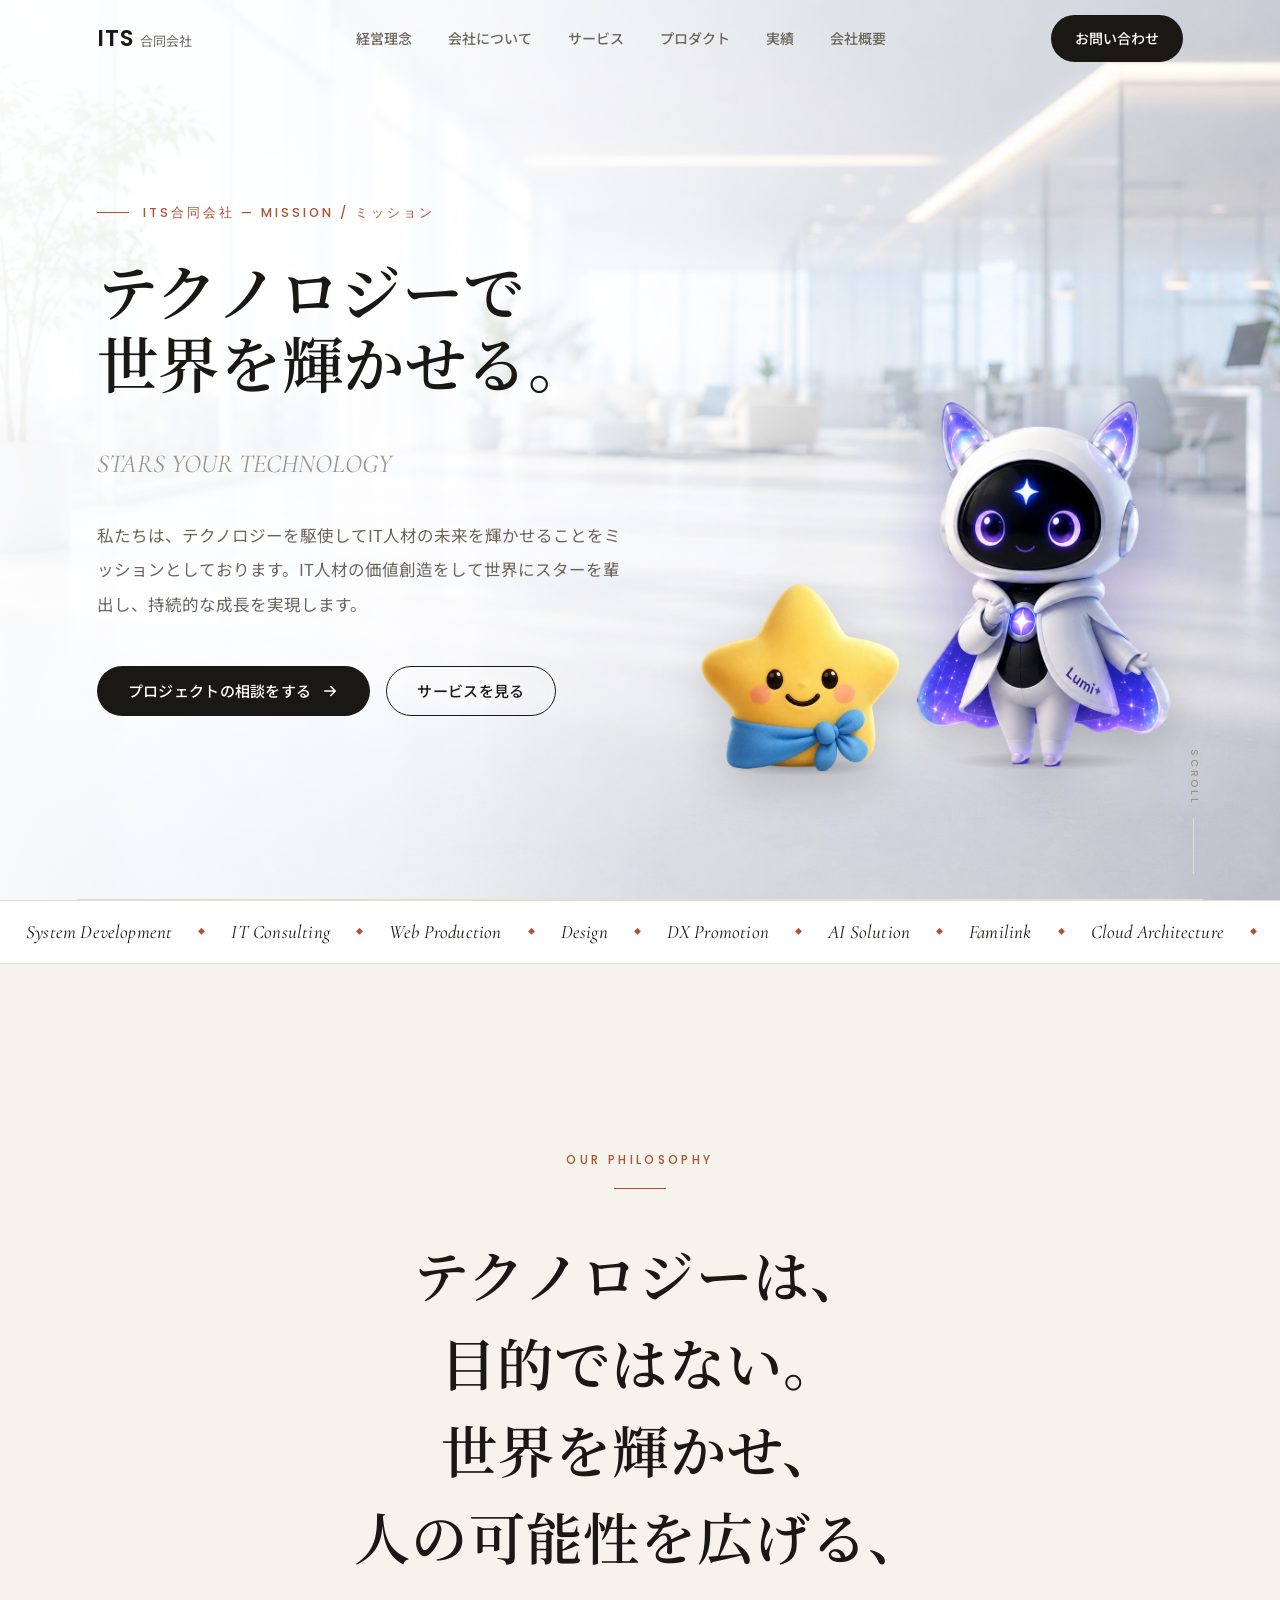
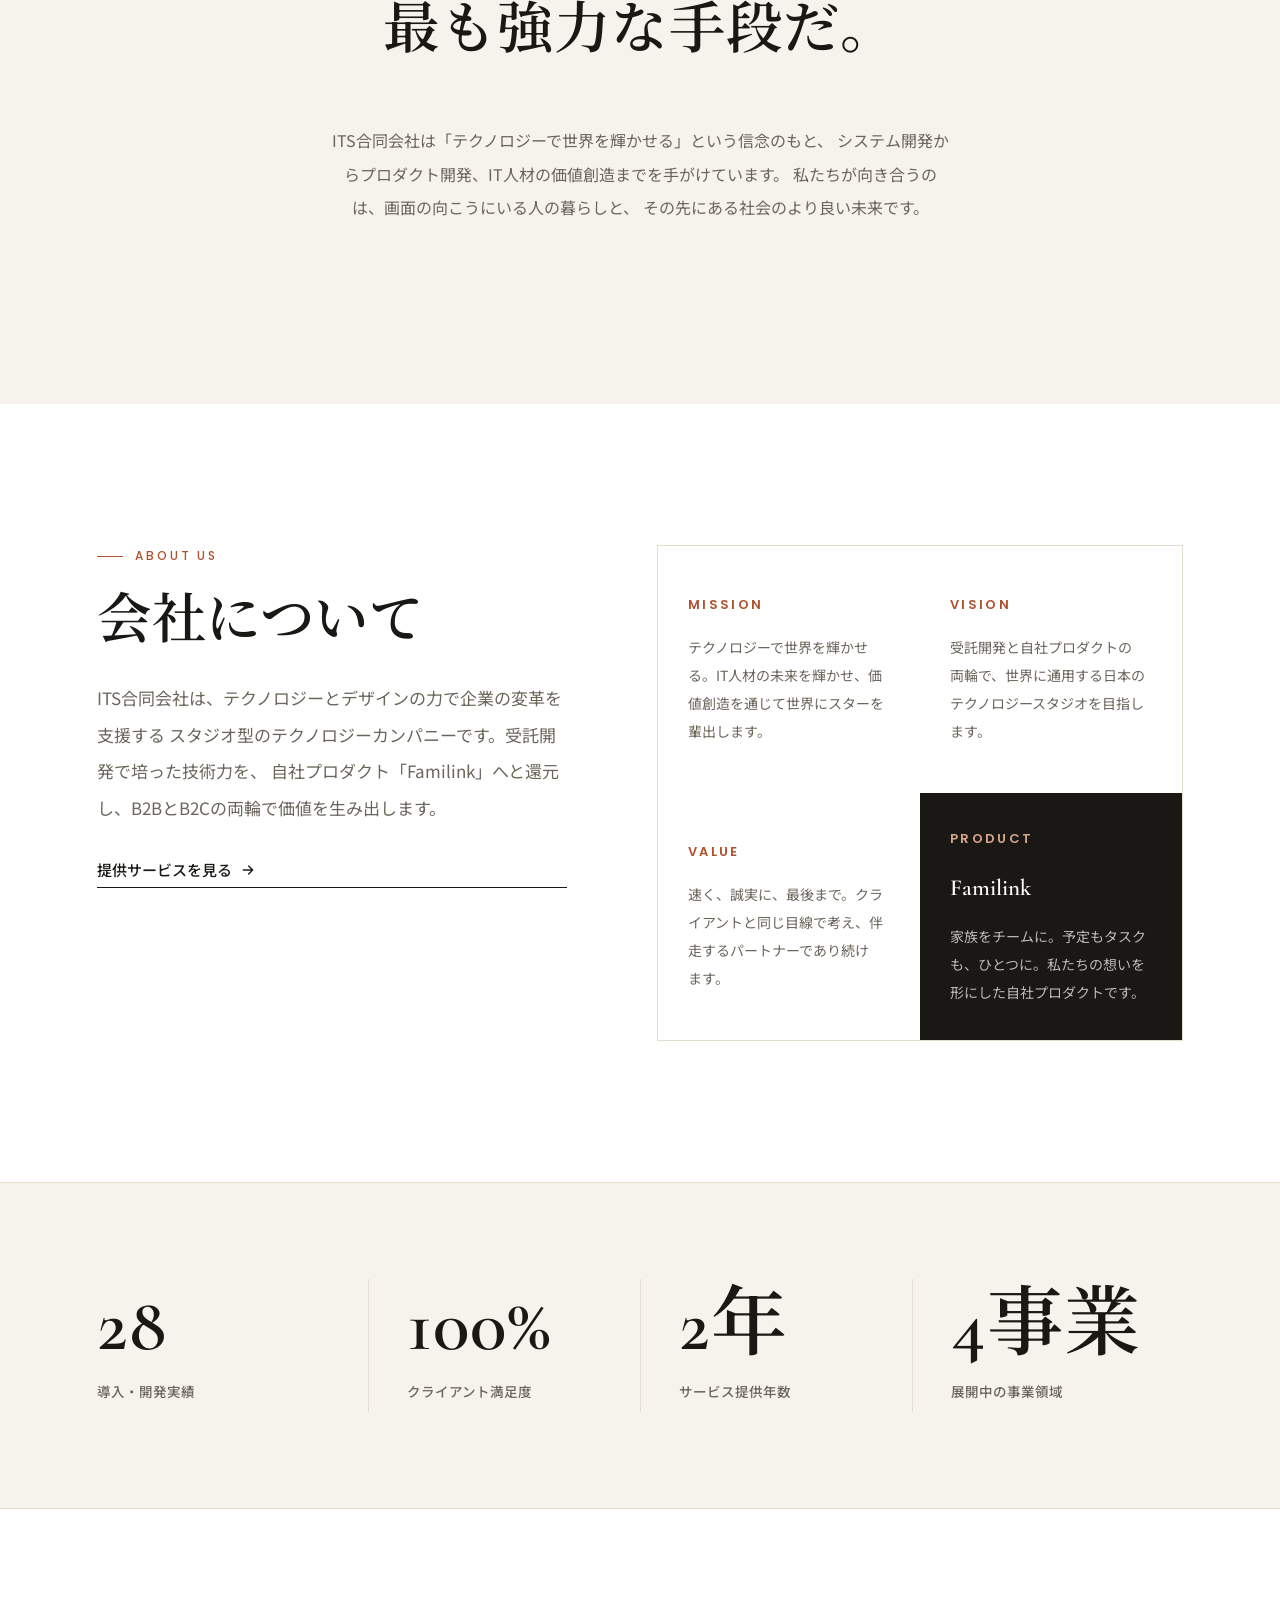
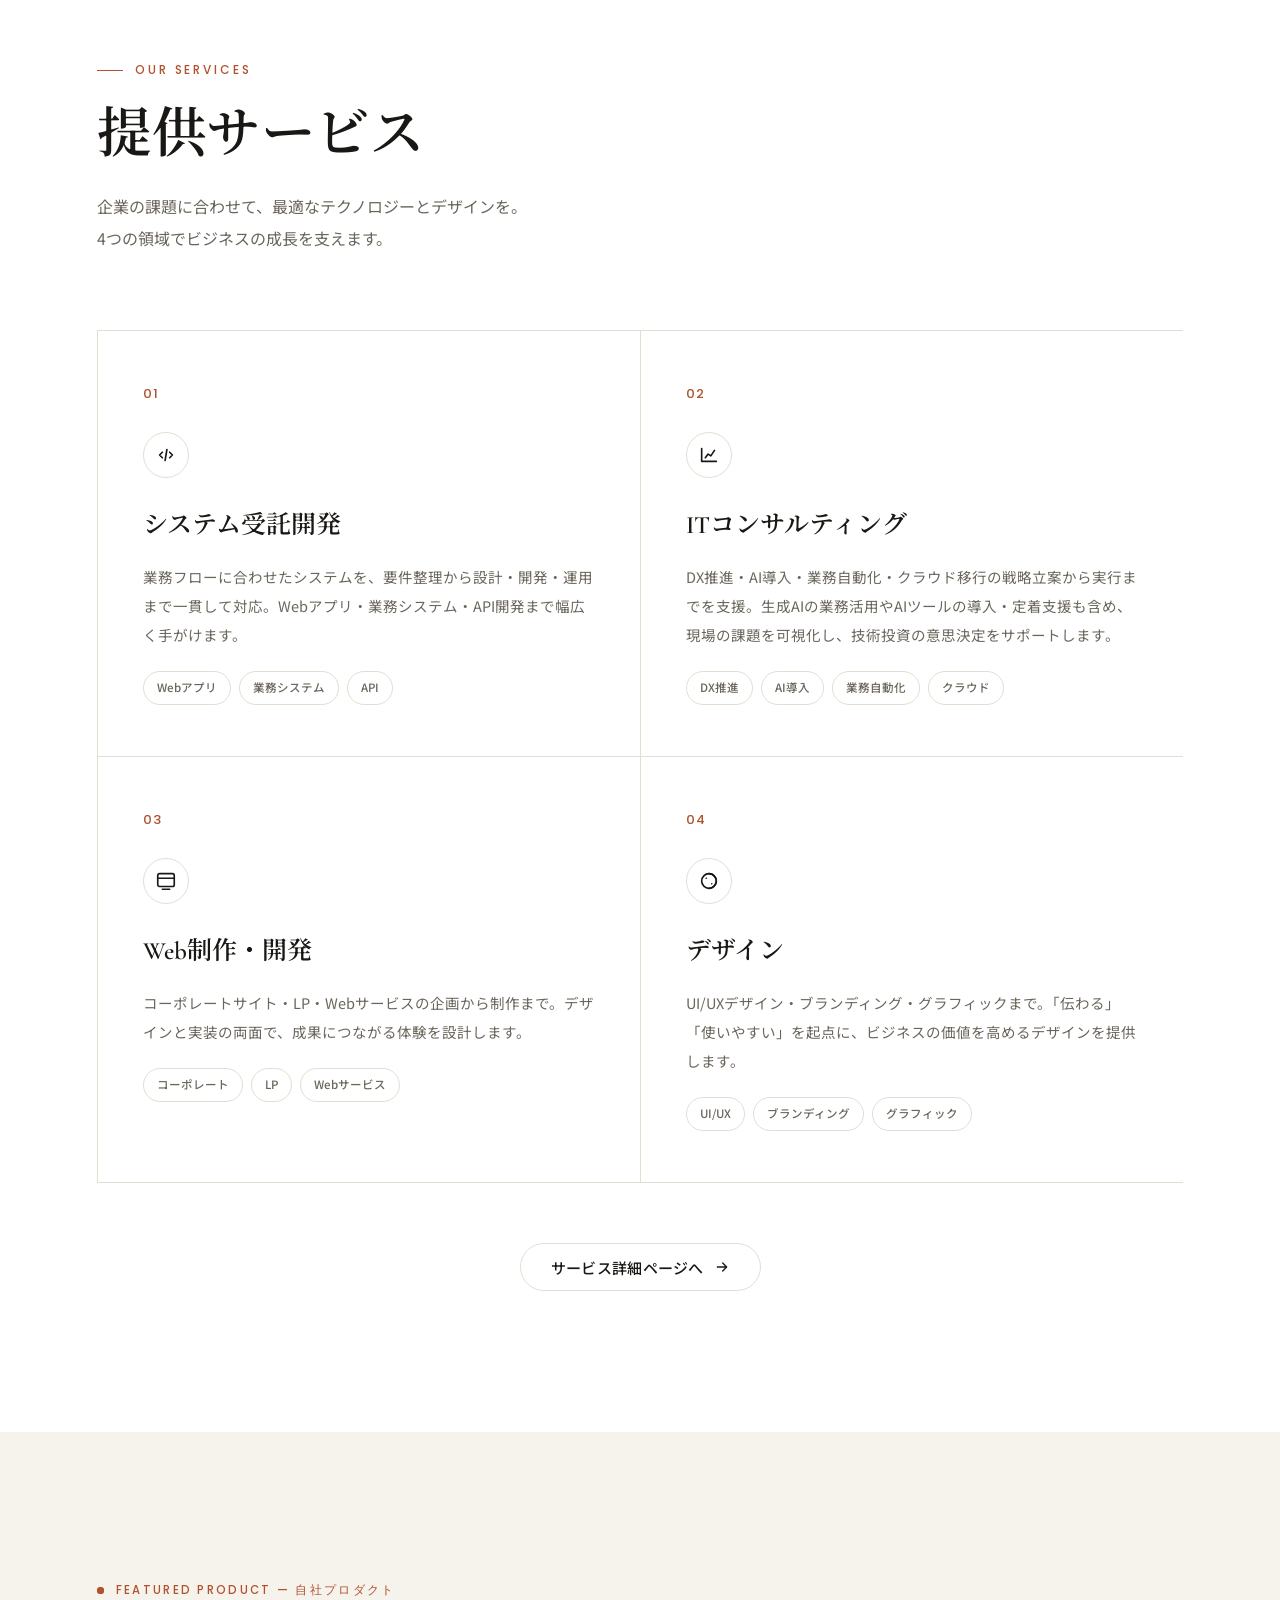
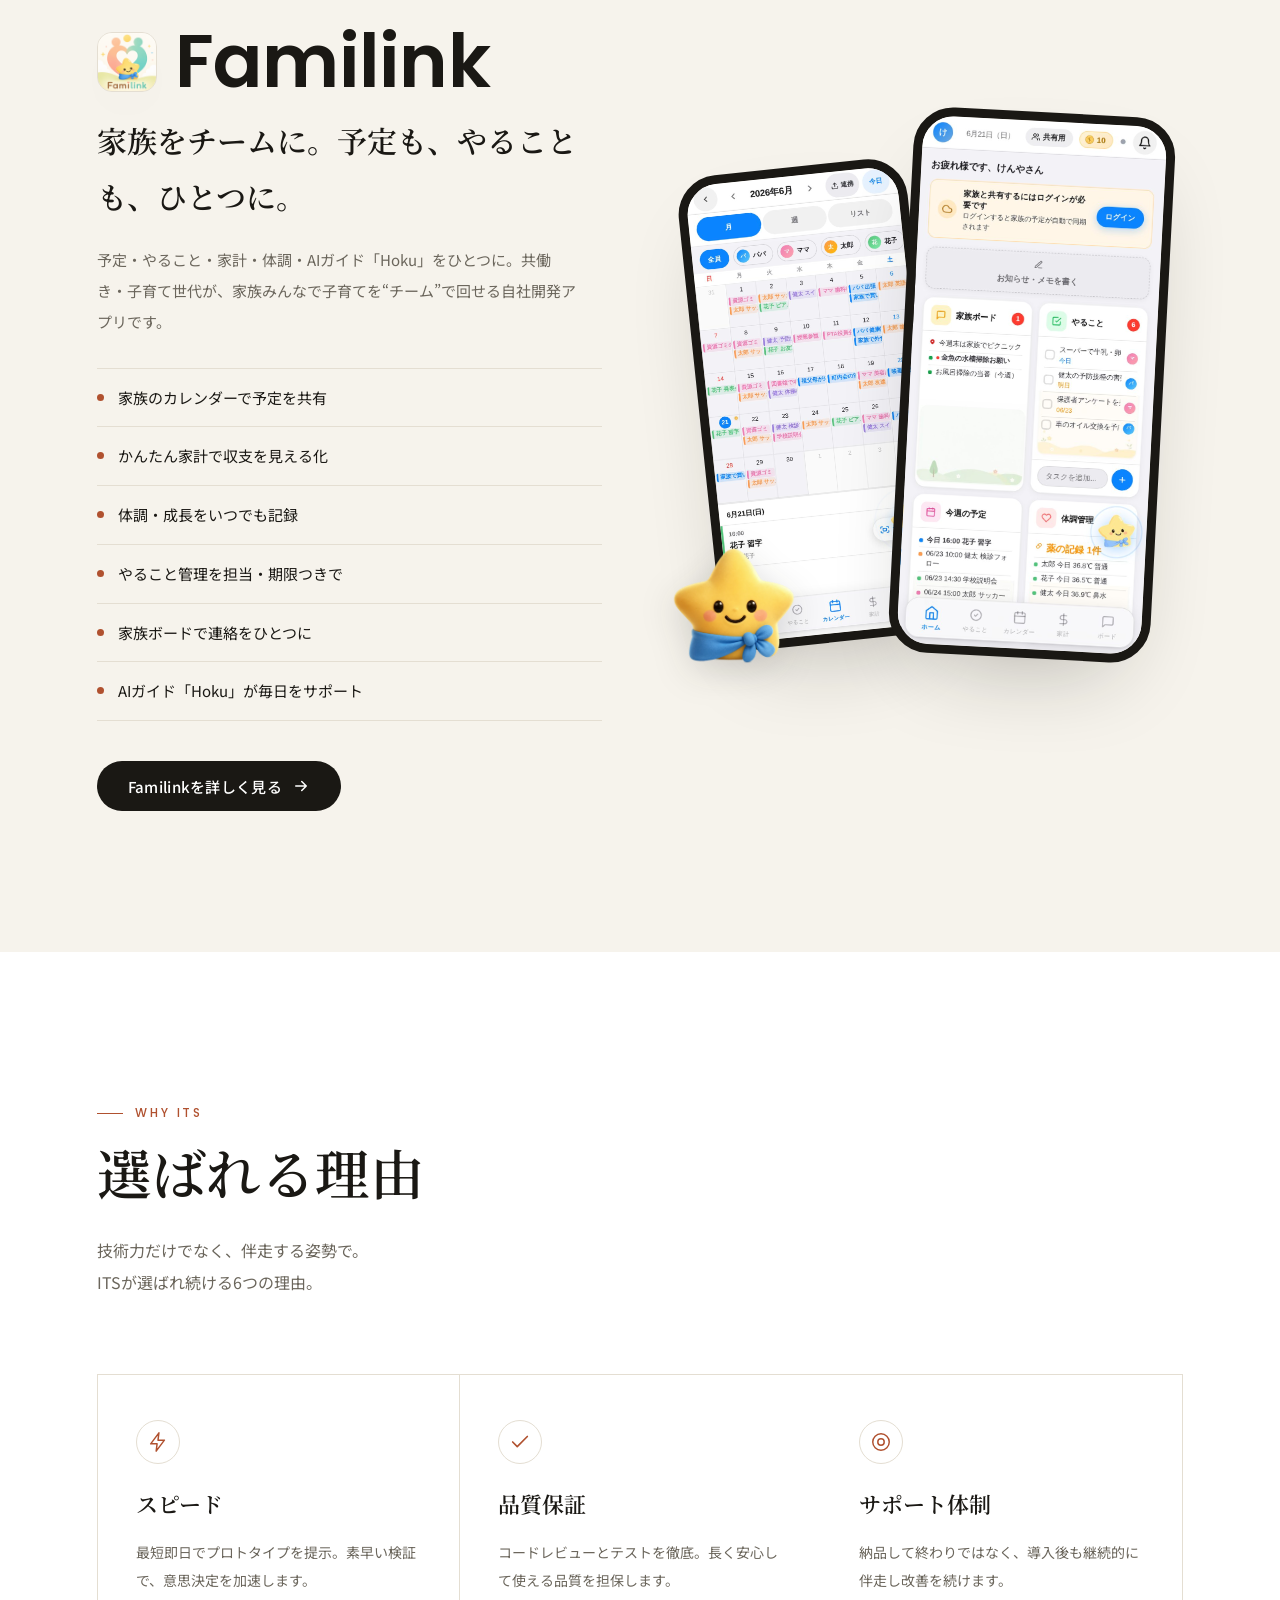
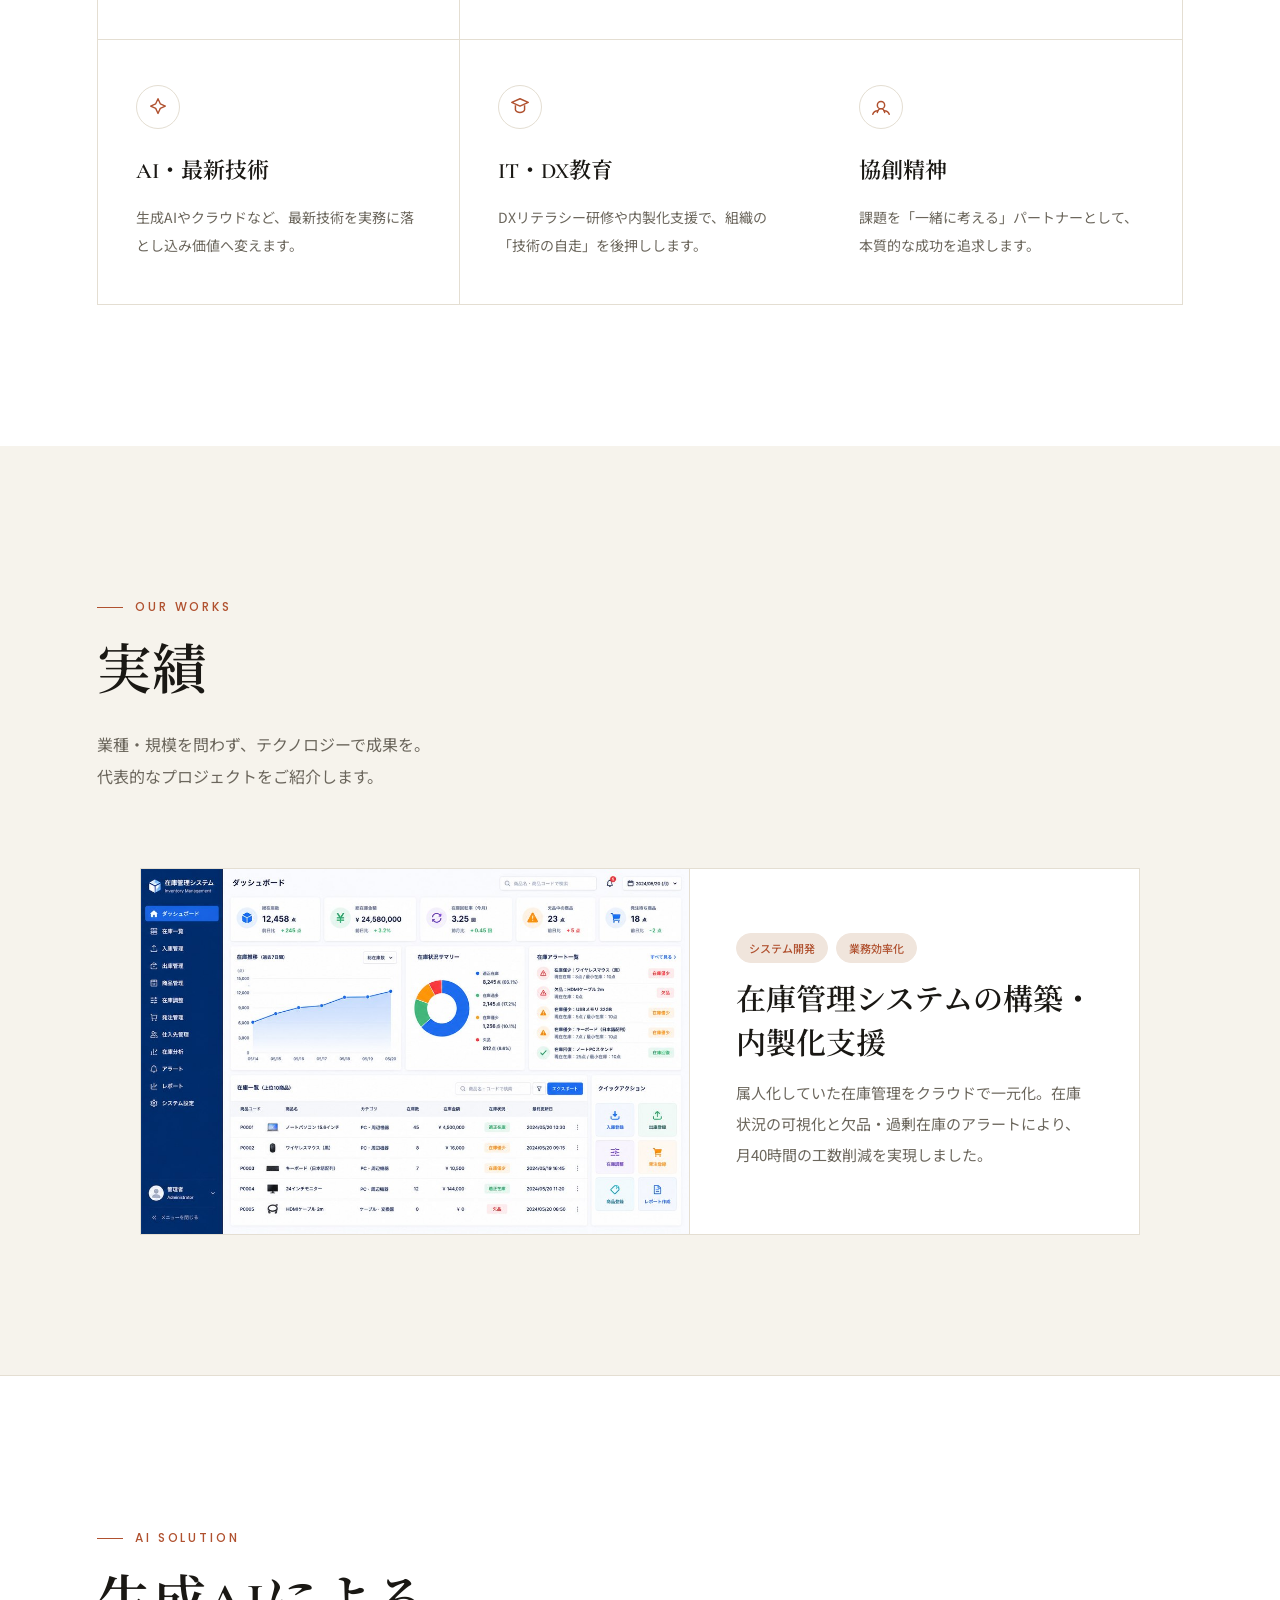
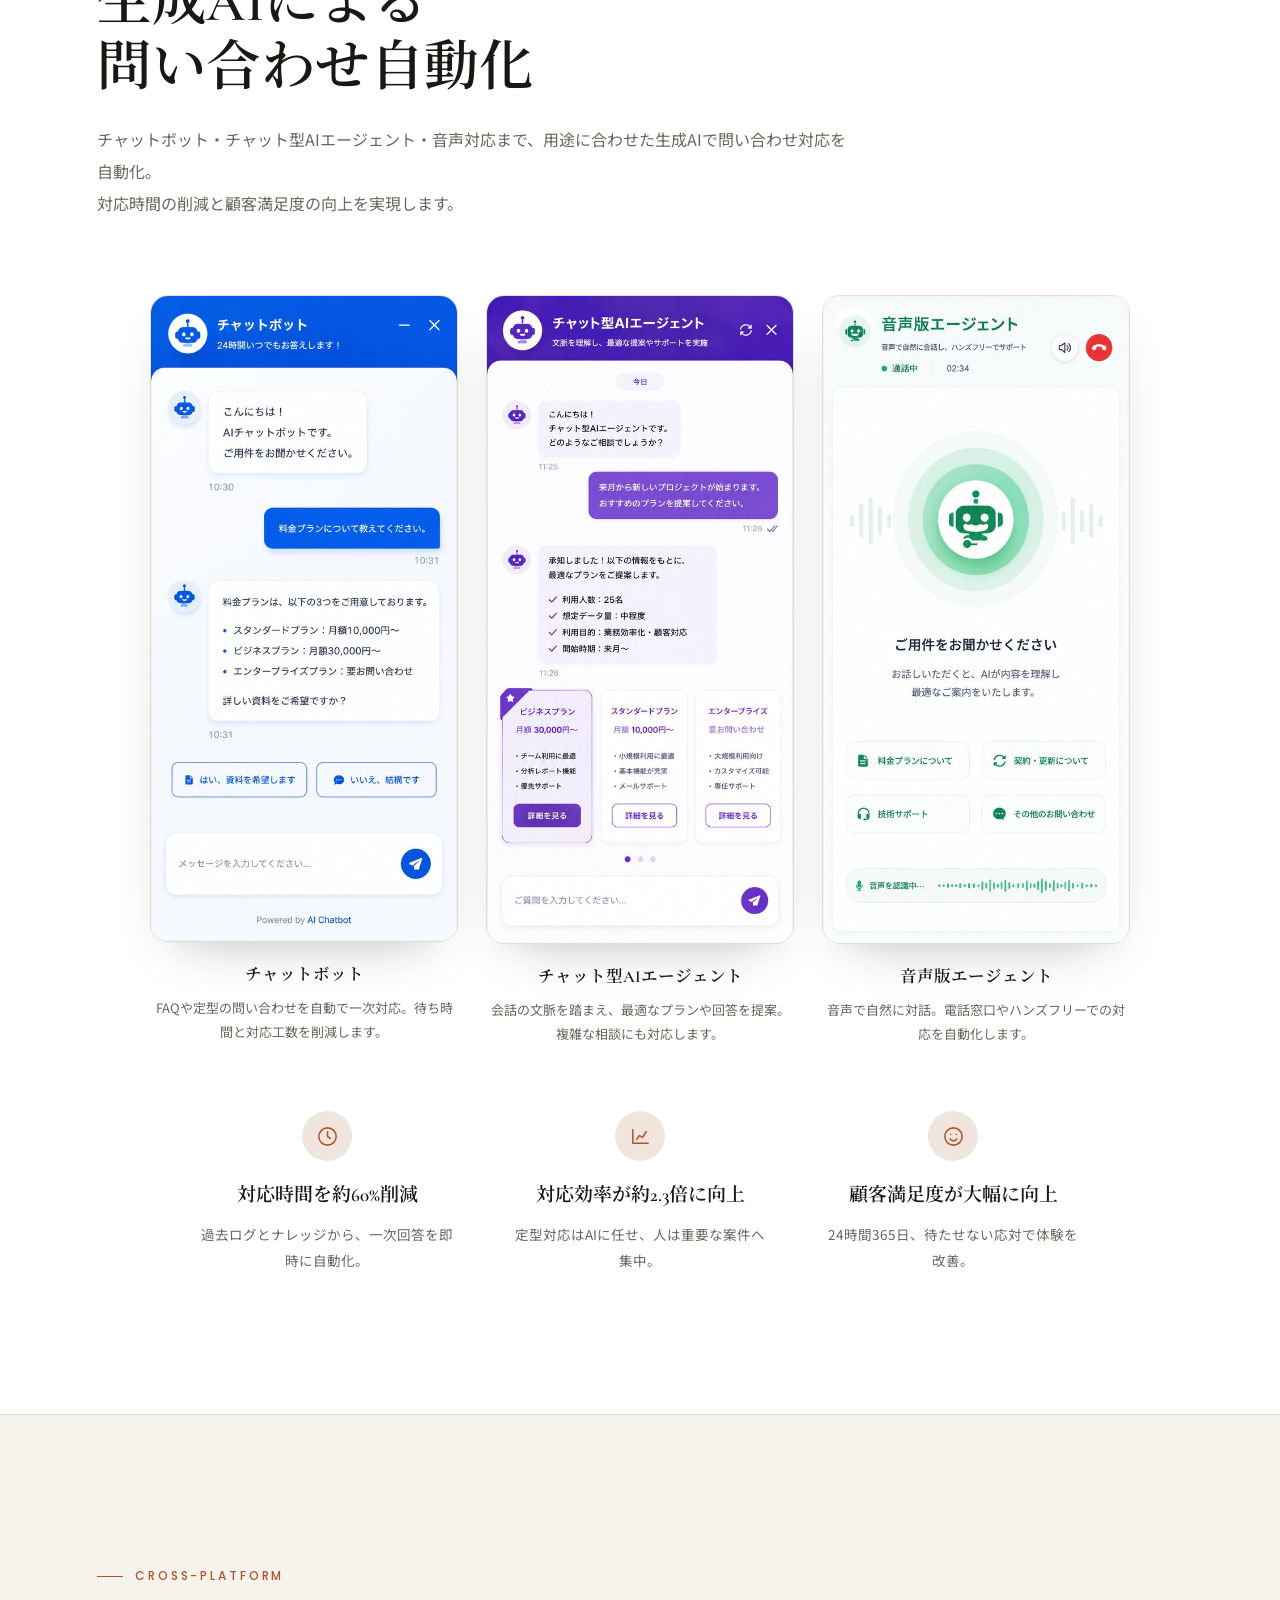
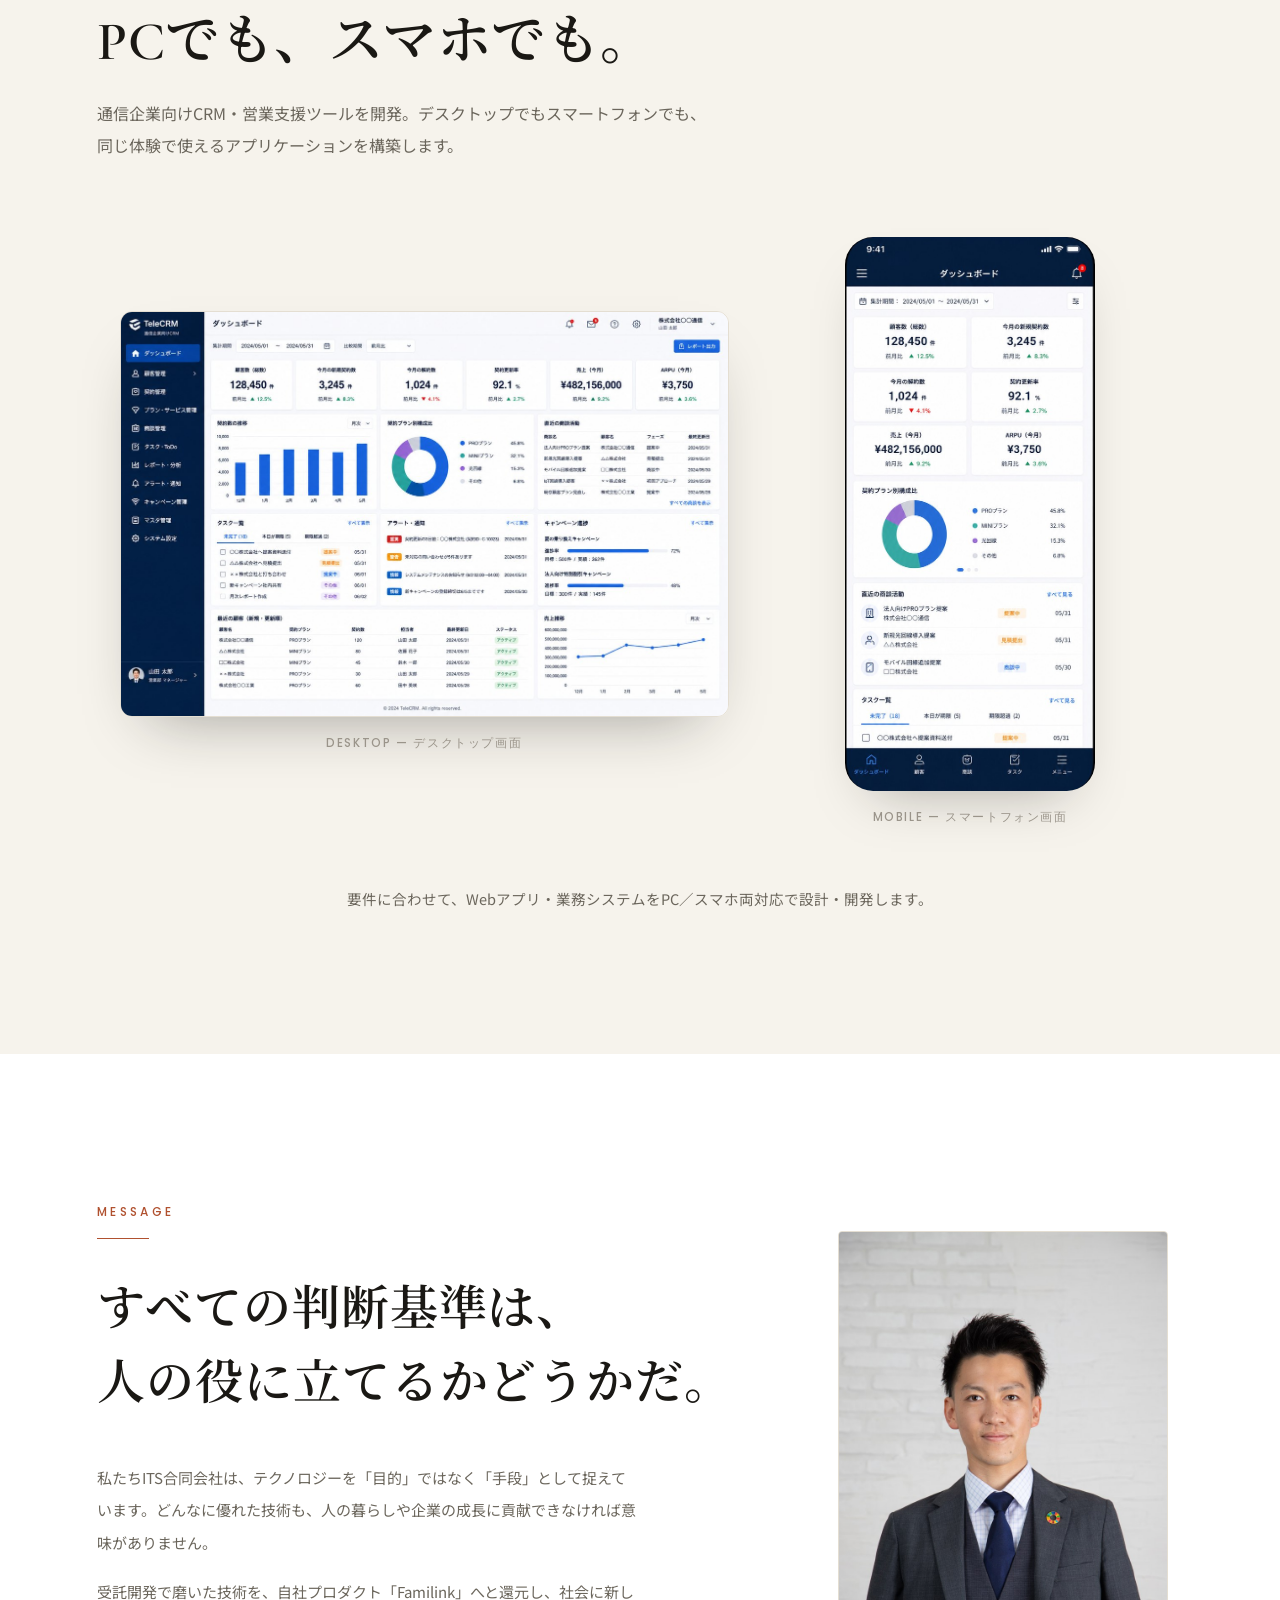
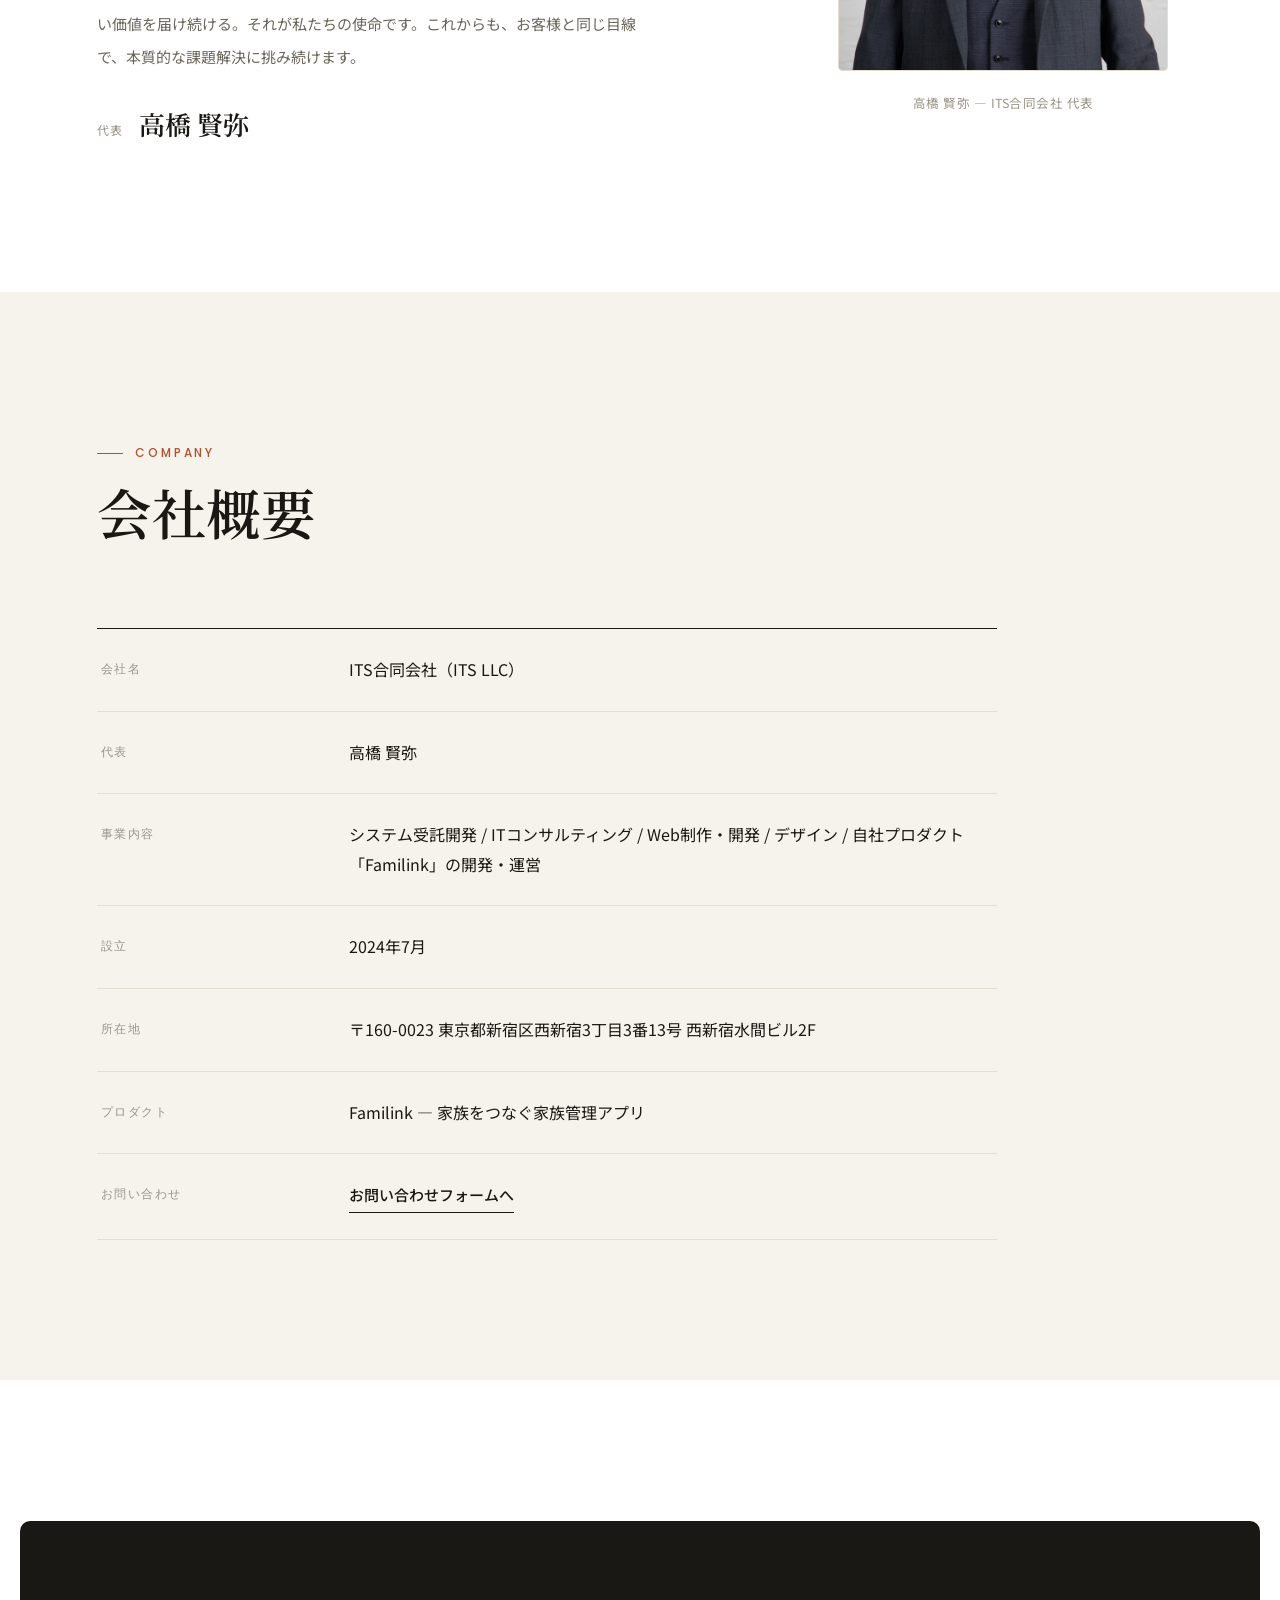
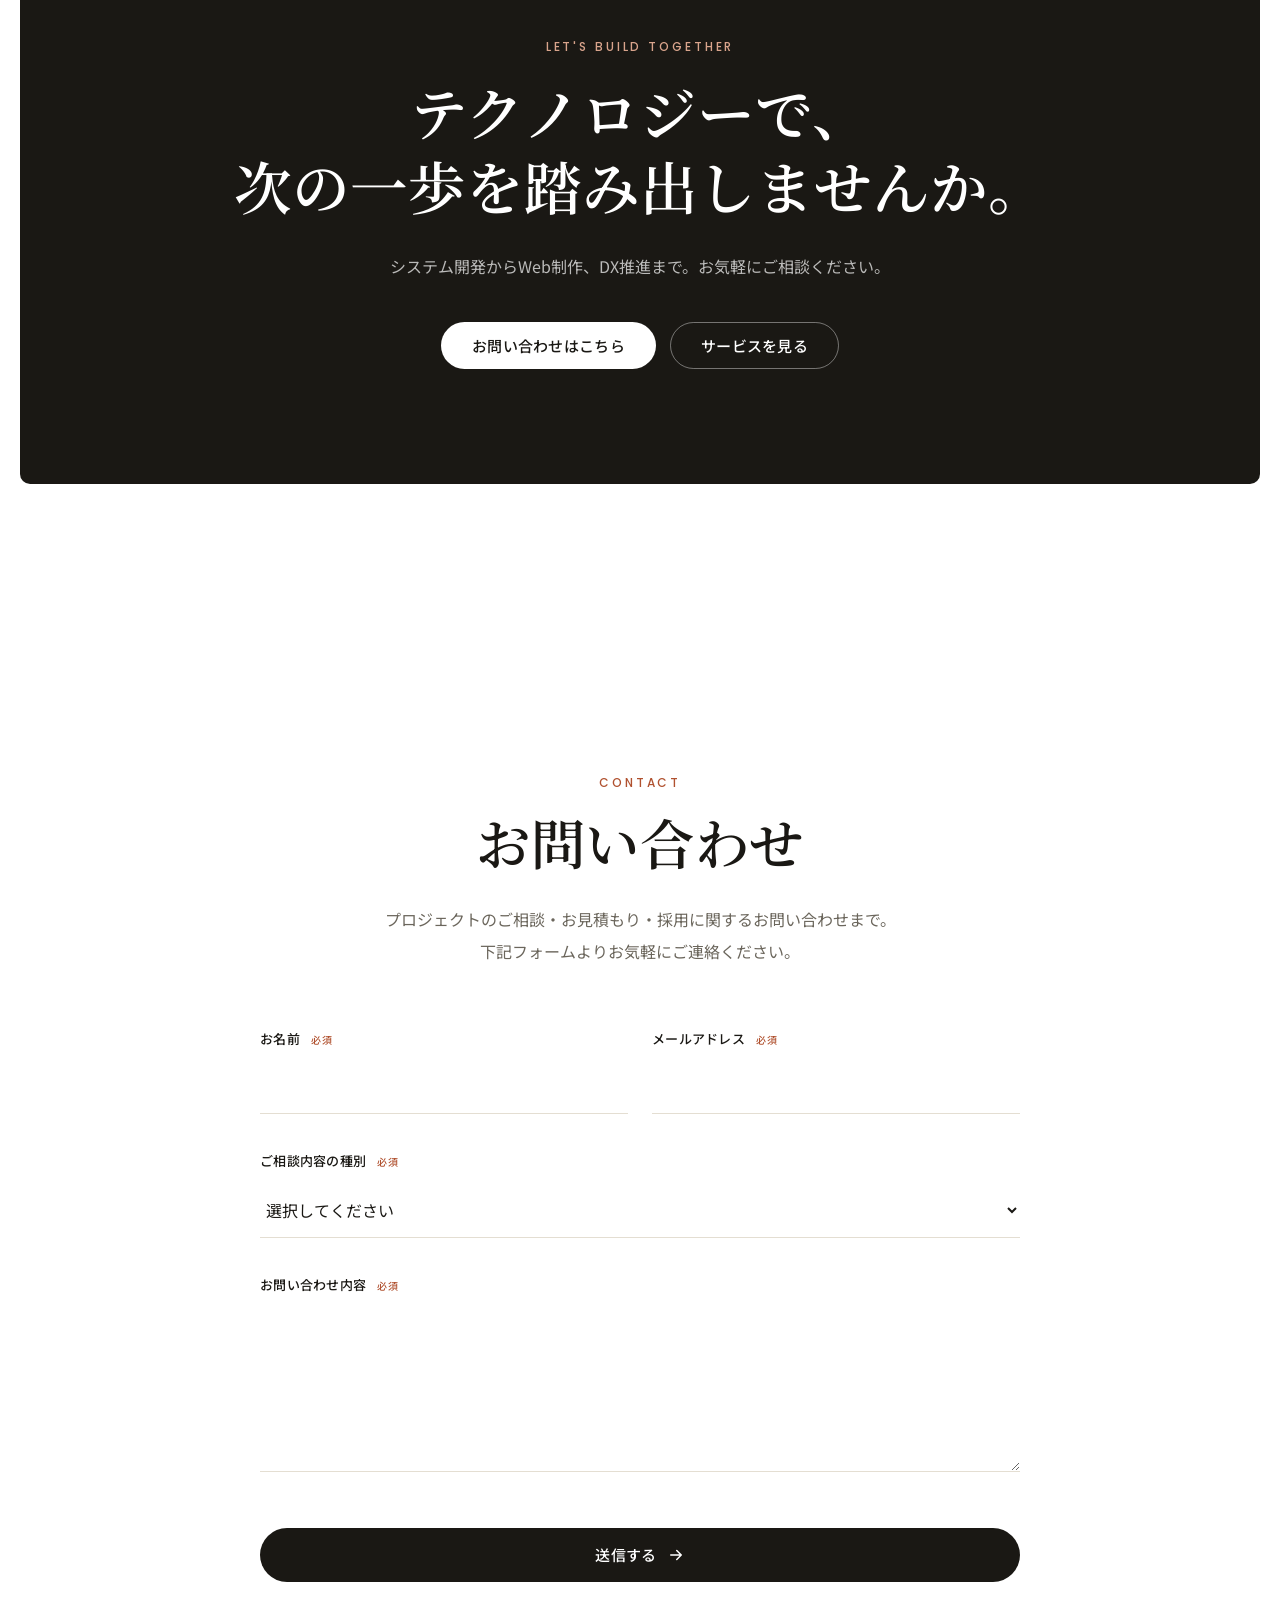
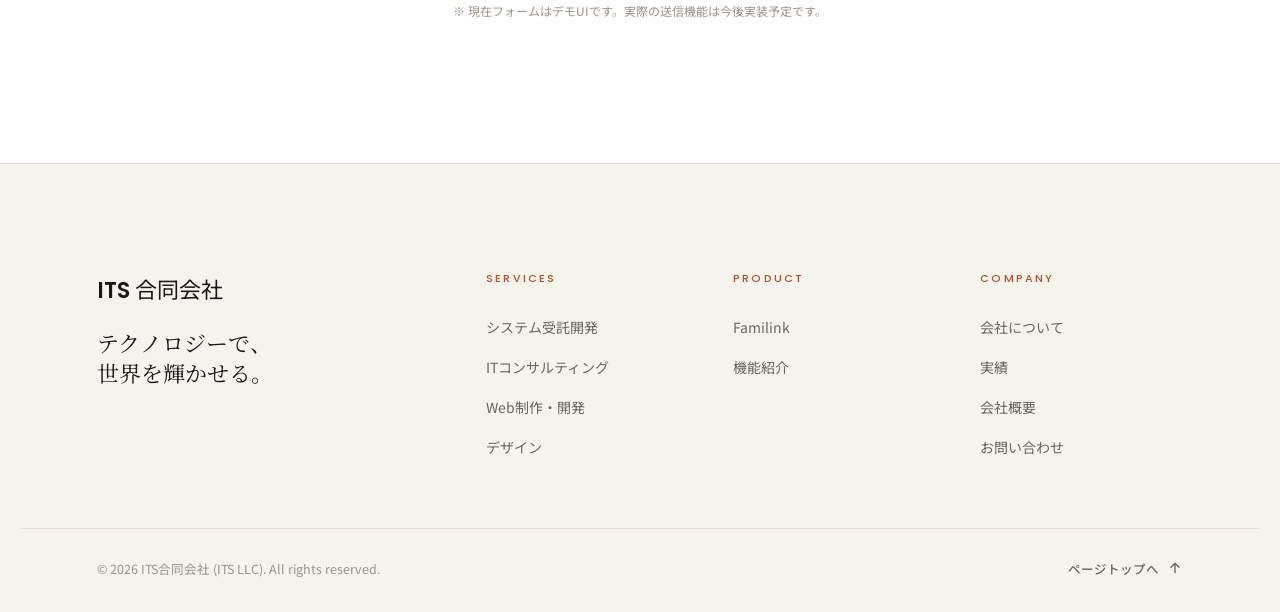
==== commit a598c0d3: "Mobile hero: match mockup (copy on top, mascots grounded at bottom) Mobile-only (<=768px), desktop u" ====
--- a/index.html
+++ b/index.html
@@ -117,13 +117,20 @@
       <span class="js-text-reveal__line">世界を輝かせる。</span>
     </h1>
     <p class="hero__en">STARS YOUR TECHNOLOGY</p>
-    <p class="hero__sub">私たちは、テクノロジーを駆使してIT人材の未来を輝かせることをミッションとしております。IT人材の価値創造をして世界にスターを輩出し、持続的な成長を実現します。</p>
-    <div class="hero__actions">
+    <p class="hero__sub hero__sub--desktop">私たちは、テクノロジーを駆使してIT人材の未来を輝かせることをミッションとしております。IT人材の価値創造をして世界にスターを輩出し、持続的な成長を実現します。</p>
+    <p class="hero__sub hero__sub--mobile">受託開発で培った技術力を、自社プロダクト「Familink」へと還元し、B2BとB2Cの両輪で価値を生み出します。</p>
+    <div class="hero__actions hero__actions--desktop">
       <a href="#contact" class="btn btn--primary">
         プロジェクトの相談をする
         <svg viewBox="0 0 24 24" width="18" height="18" fill="none" aria-hidden="true"><path d="M5 12h14M13 6l6 6-6 6" stroke="currentColor" stroke-width="2" stroke-linecap="round" stroke-linejoin="round"/></svg>
       </a>
       <a href="#services" class="btn btn--ghost">サービスを見る</a>
+    </div>
+    <div class="hero__actions hero__actions--mobile">
+      <a href="#services" class="btn btn--primary">
+        提供サービスを見る
+        <svg viewBox="0 0 24 24" width="18" height="18" fill="none" aria-hidden="true"><path d="M5 12h14M13 6l6 6-6 6" stroke="currentColor" stroke-width="2" stroke-linecap="round" stroke-linejoin="round"/></svg>
+      </a>
     </div>
     </div><!-- /.hero__text -->
     <div class="hero__cast" aria-label="ITSのキャラクター Hoku と Lumi">
--- a/css/style.css
+++ b/css/style.css
@@ -215,9 +215,10 @@
 .hero__eyebrow::before { content: ''; width: 32px; height: 1px; background: var(--accent); }
 .hero__title {
   font-family: var(--font-display);
-  font-size: clamp(2.35rem, 7vw, 6.4rem); font-weight: 600; line-height: 1.1;
-  letter-spacing: 0.01em; color: var(--ink); margin-bottom: 34px; max-width: 22ch;
-}
+  font-size: clamp(2rem, 4.8vw, 4.3rem); font-weight: 600; line-height: 1.18;
+  letter-spacing: 0.01em; color: var(--ink); margin-bottom: 34px; max-width: none;
+}
+.hero__title .js-text-reveal__line { white-space: nowrap; }
 .hero__en {
   font-family: var(--font-display); font-style: italic; font-weight: 400;
   font-size: clamp(18px, 2.4vw, 26px); color: var(--ink-faint); margin-bottom: 30px;
@@ -229,6 +230,8 @@
   opacity: 0; animation: heroFadeUp 1s var(--ease-out) .95s forwards;
 }
 .hero__actions { display: flex; flex-wrap: wrap; gap: 16px; margin-bottom: 52px; opacity: 0; animation: heroFadeUp 1s var(--ease-out) 1.1s forwards; }
+/* mobile-only hero copy/button (shown only in the <=768px layout) */
+.hero__sub--mobile, .hero__actions--mobile { display: none; }
 .hero__chips { display: flex; flex-wrap: wrap; gap: 0; opacity: 0; animation: heroFadeUp 1s var(--ease-out) 1.3s forwards; border-top: 1px solid var(--line); padding-top: 26px; }
 .hero__chip {
   font-family: var(--font-product); font-size: 12.5px; font-weight: 400; letter-spacing: 0.06em;
@@ -309,14 +312,30 @@
   .footer__inner { grid-template-columns: 1fr 1fr; gap: 36px; }
   .footer__brand { grid-column: 1 / -1; }
   .footer__bottom { flex-direction: column; gap: 14px; text-align: center; }
-  /* hero: stack text above the character cast */
-  .hero { min-height: auto; }
-  .hero__inner { grid-template-columns: 1fr; gap: 22px; }
-  .hero__cast { justify-self: center; max-width: 400px; margin-top: 4px; }
+  /* hero (mobile): copy on top, characters grounded large at the bottom (office behind) */
+  .hero {
+    min-height: 100svh;
+    background:
+      linear-gradient(180deg, rgba(255,255,255,.66) 0%, rgba(255,255,255,.46) 24%, rgba(255,255,255,.24) 46%, rgba(255,255,255,.10) 66%, rgba(255,255,255,.06) 100%),
+      url("../images/hero-office-mobile.jpg") center bottom / cover no-repeat;
+  }
+  .hero__inner { grid-template-columns: 1fr; gap: 0; padding-top: clamp(18px, 4vh, 40px); padding-bottom: 0; align-content: start; }
+  /* mobile copy swap (mockup) */
+  .hero__eyebrow, .hero__en, .hero__sub--desktop, .hero__actions--desktop { display: none; }
+  .hero__sub--mobile { display: block; margin-bottom: clamp(22px, 5vw, 32px); }
+  .hero__actions--mobile { display: flex; margin-bottom: 0; }
+  .hero__actions--mobile .btn { width: auto; }
+  /* characters at the bottom, standing on the office floor */
+  .hero__cast { order: 0; justify-self: center; align-self: end; max-width: 480px; margin: clamp(20px, 6vw, 48px) auto 0; gap: clamp(2px, 1.5vw, 14px); }
+  .hero__char--hoku { width: clamp(132px, 37vw, 198px); transform: none; }
+  .hero__char--lumi { width: clamp(170px, 46vw, 252px); }
 }
 @media (max-width: 480px) {
   body { font-size: 15px; }
   .footer__inner { grid-template-columns: 1fr; }
   .btn { width: 100%; }
   .hero__actions { flex-direction: column; }
-}
+  /* keep the hero eyebrow on one tidy line on the smallest phones */
+  .hero__eyebrow { font-size: 11px; letter-spacing: 0.09em; gap: 9px; margin-bottom: 26px; }
+  .hero__eyebrow::before { width: 18px; }
+}
--- a/css/sections.css
+++ b/css/sections.css
@@ -40,13 +40,15 @@
 
 /* ---------- 04 ABOUT ---------- */
 .about { background: var(--bg); padding: var(--section-y) 0; }
-.about__inner { display: grid; grid-template-columns: 1fr 1.12fr; gap: clamp(44px, 7vw, 96px); align-items: start; }
+.about__inner { display: grid; grid-template-columns: 1fr 1.12fr; gap: clamp(44px, 7vw, 96px); align-items: stretch; }
+.about__head { display: flex; flex-direction: column; }
 .about__lead { margin: 26px 0 30px; font-size: 17px; line-height: 2.15; color: var(--ink-soft); }
-.about__media { margin-top: 40px; border: 1px solid var(--line); border-radius: var(--radius-lg); overflow: hidden; aspect-ratio: 16 / 10; background: var(--paper); }
+.about__media { margin-top: 40px; border: 1px solid var(--line); border-radius: var(--radius-lg); overflow: hidden; flex: 1 1 auto; min-height: 200px; background: var(--paper); }
 .about__img { width: 100%; height: 100%; object-fit: cover; filter: saturate(.94) contrast(1.02); }
-.about__cards { display: grid; grid-template-columns: 1fr 1fr; gap: 1px; background: var(--line); border: 1px solid var(--line); }
+.about__cards { display: grid; grid-template-columns: 1fr 1fr; grid-auto-rows: 1fr; gap: 1px; background: var(--line); border: 1px solid var(--line); }
 .mvv-card {
   background: var(--bg); padding: 34px 30px; transition: background .4s var(--ease-out);
+  display: flex; flex-direction: column; justify-content: center;
 }
 .mvv-card:hover { background: var(--paper); }
 .mvv-card__label { display: block; font-family: var(--font-product); font-size: 13px; font-weight: 600; letter-spacing: 0.18em; text-transform: uppercase; color: var(--accent); margin-bottom: 16px; }
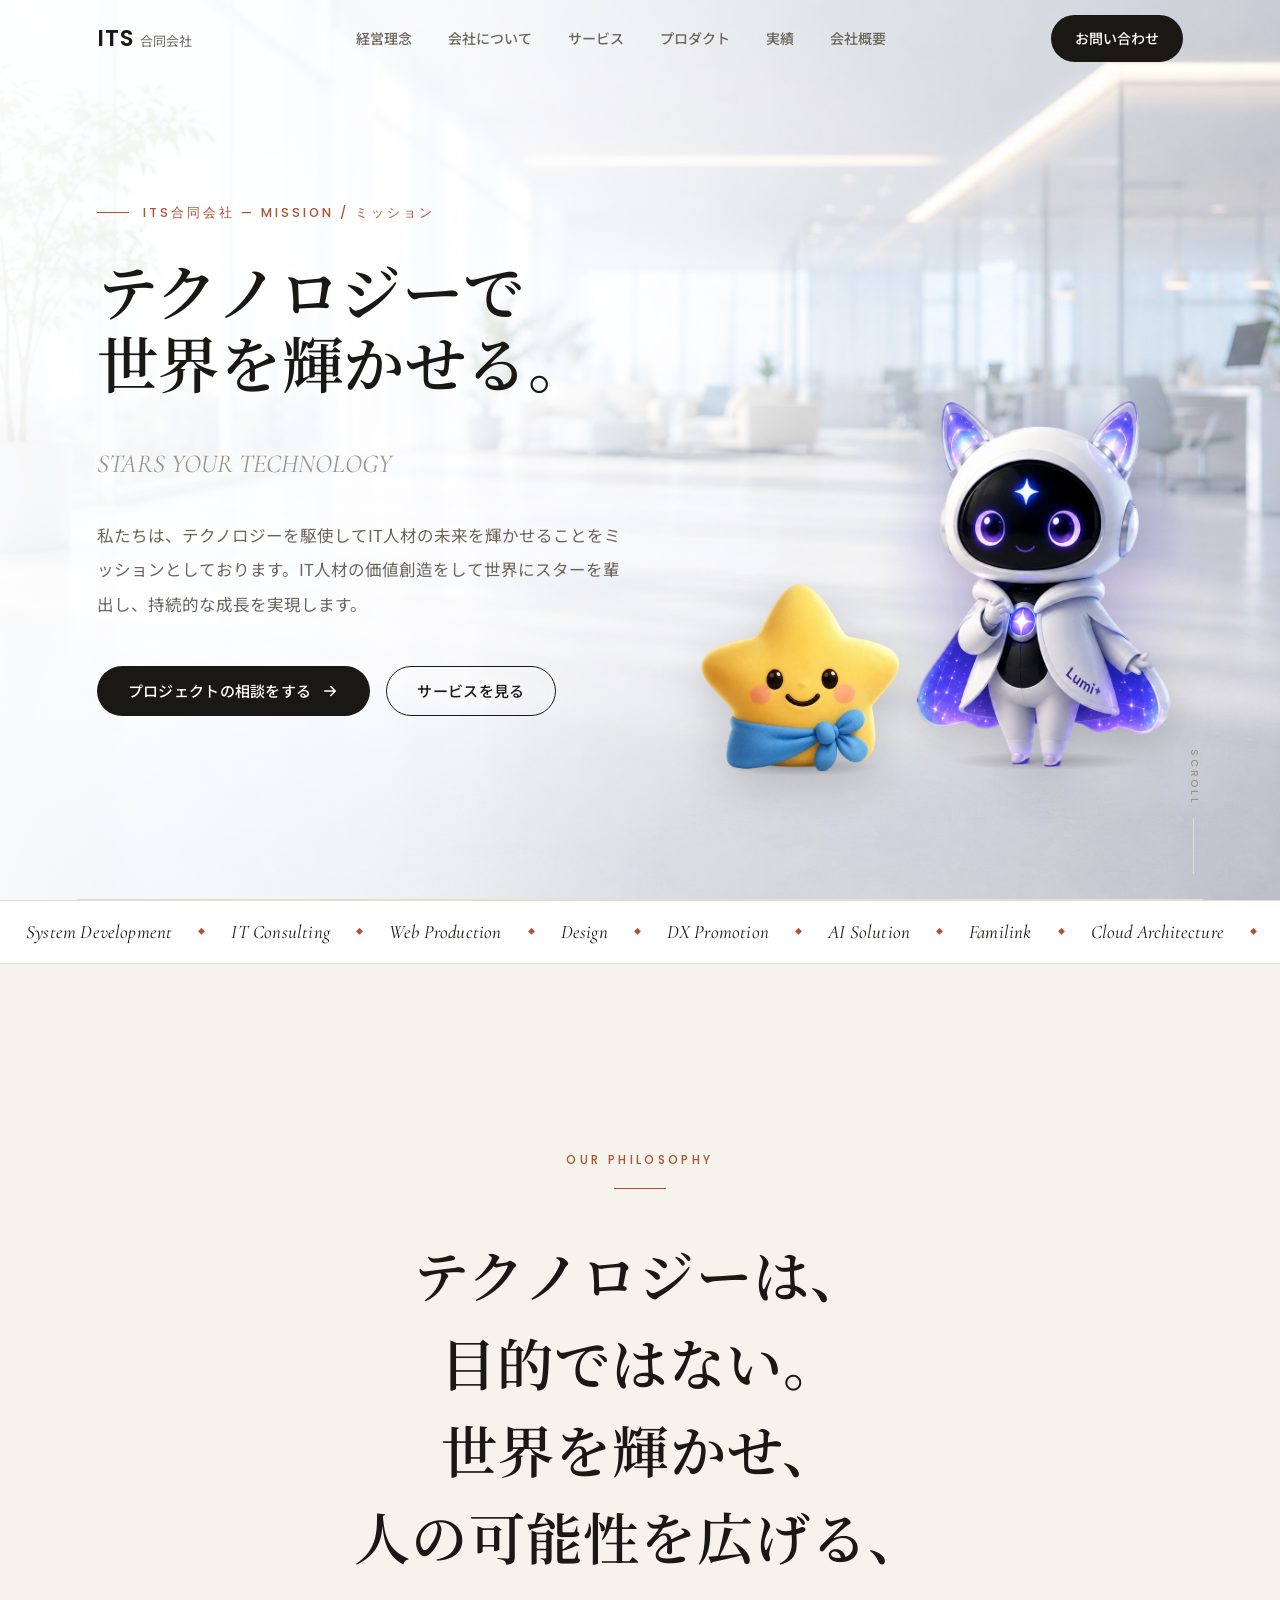
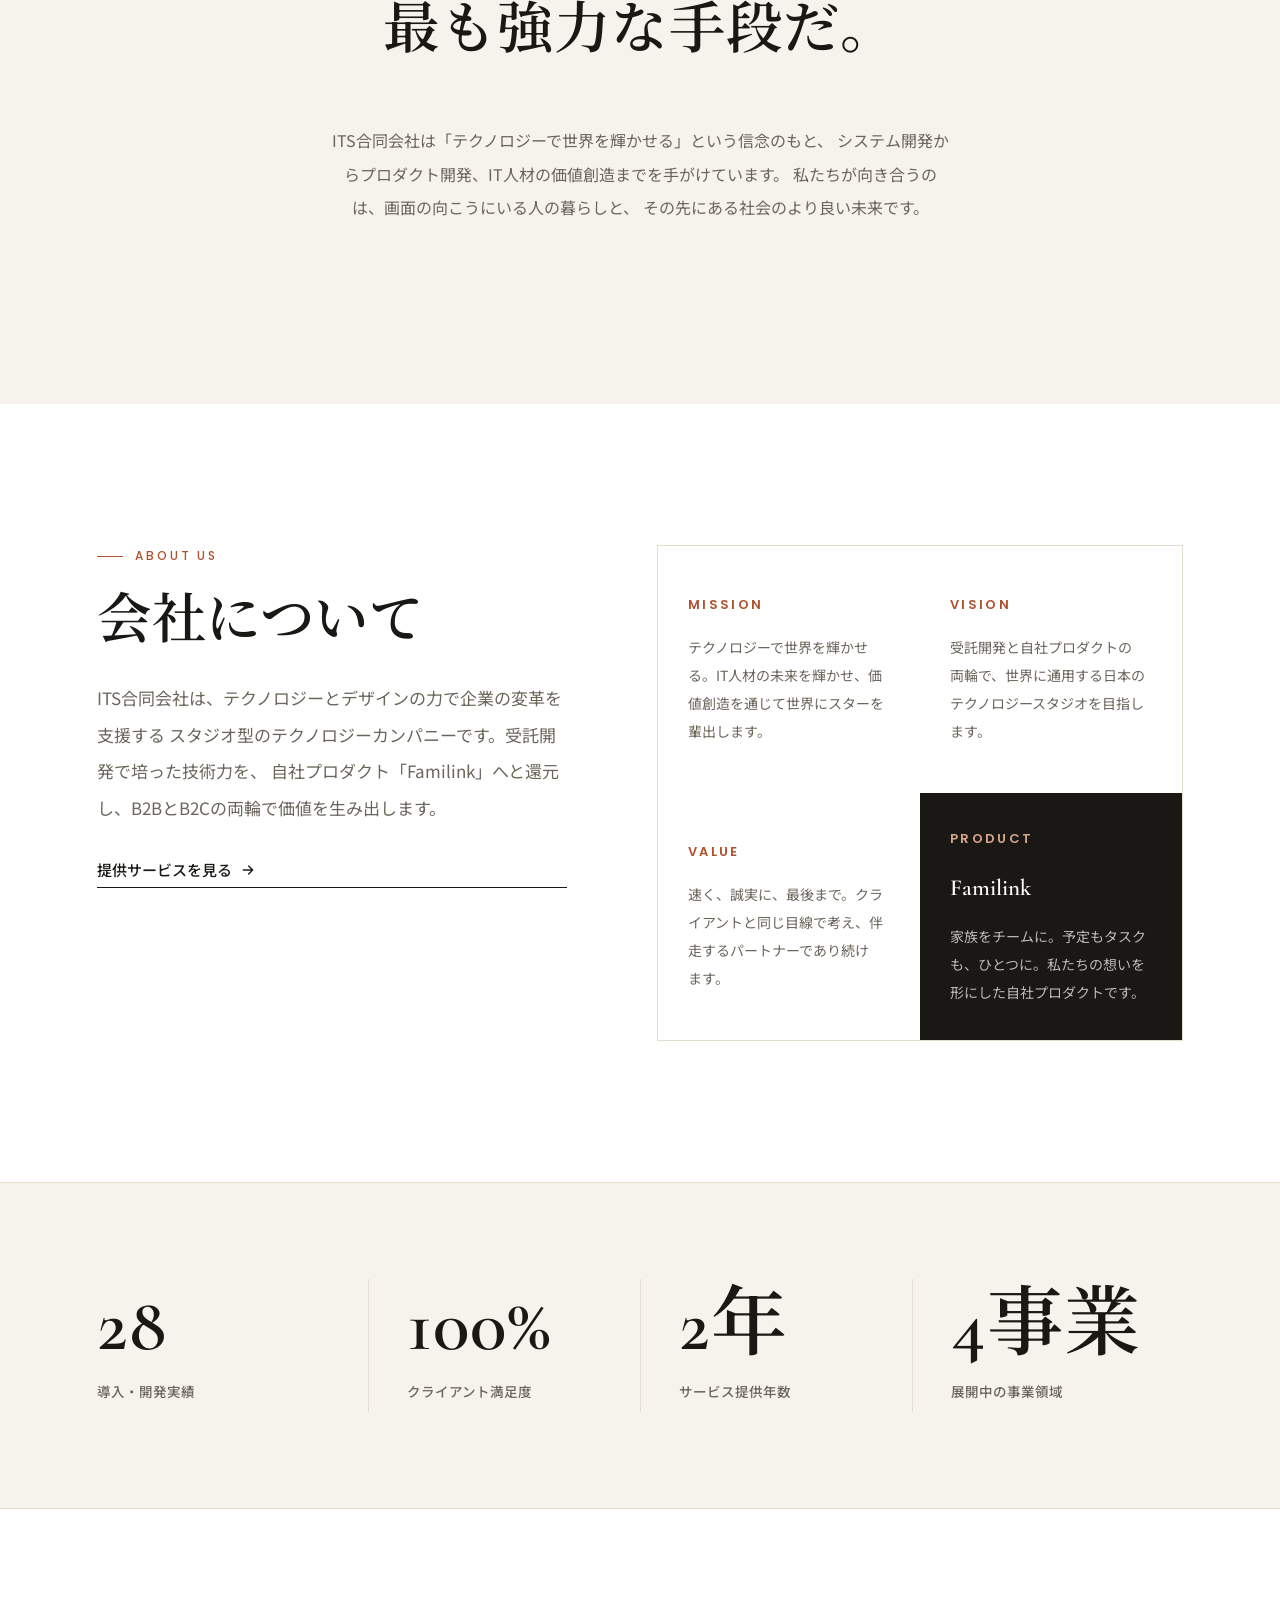
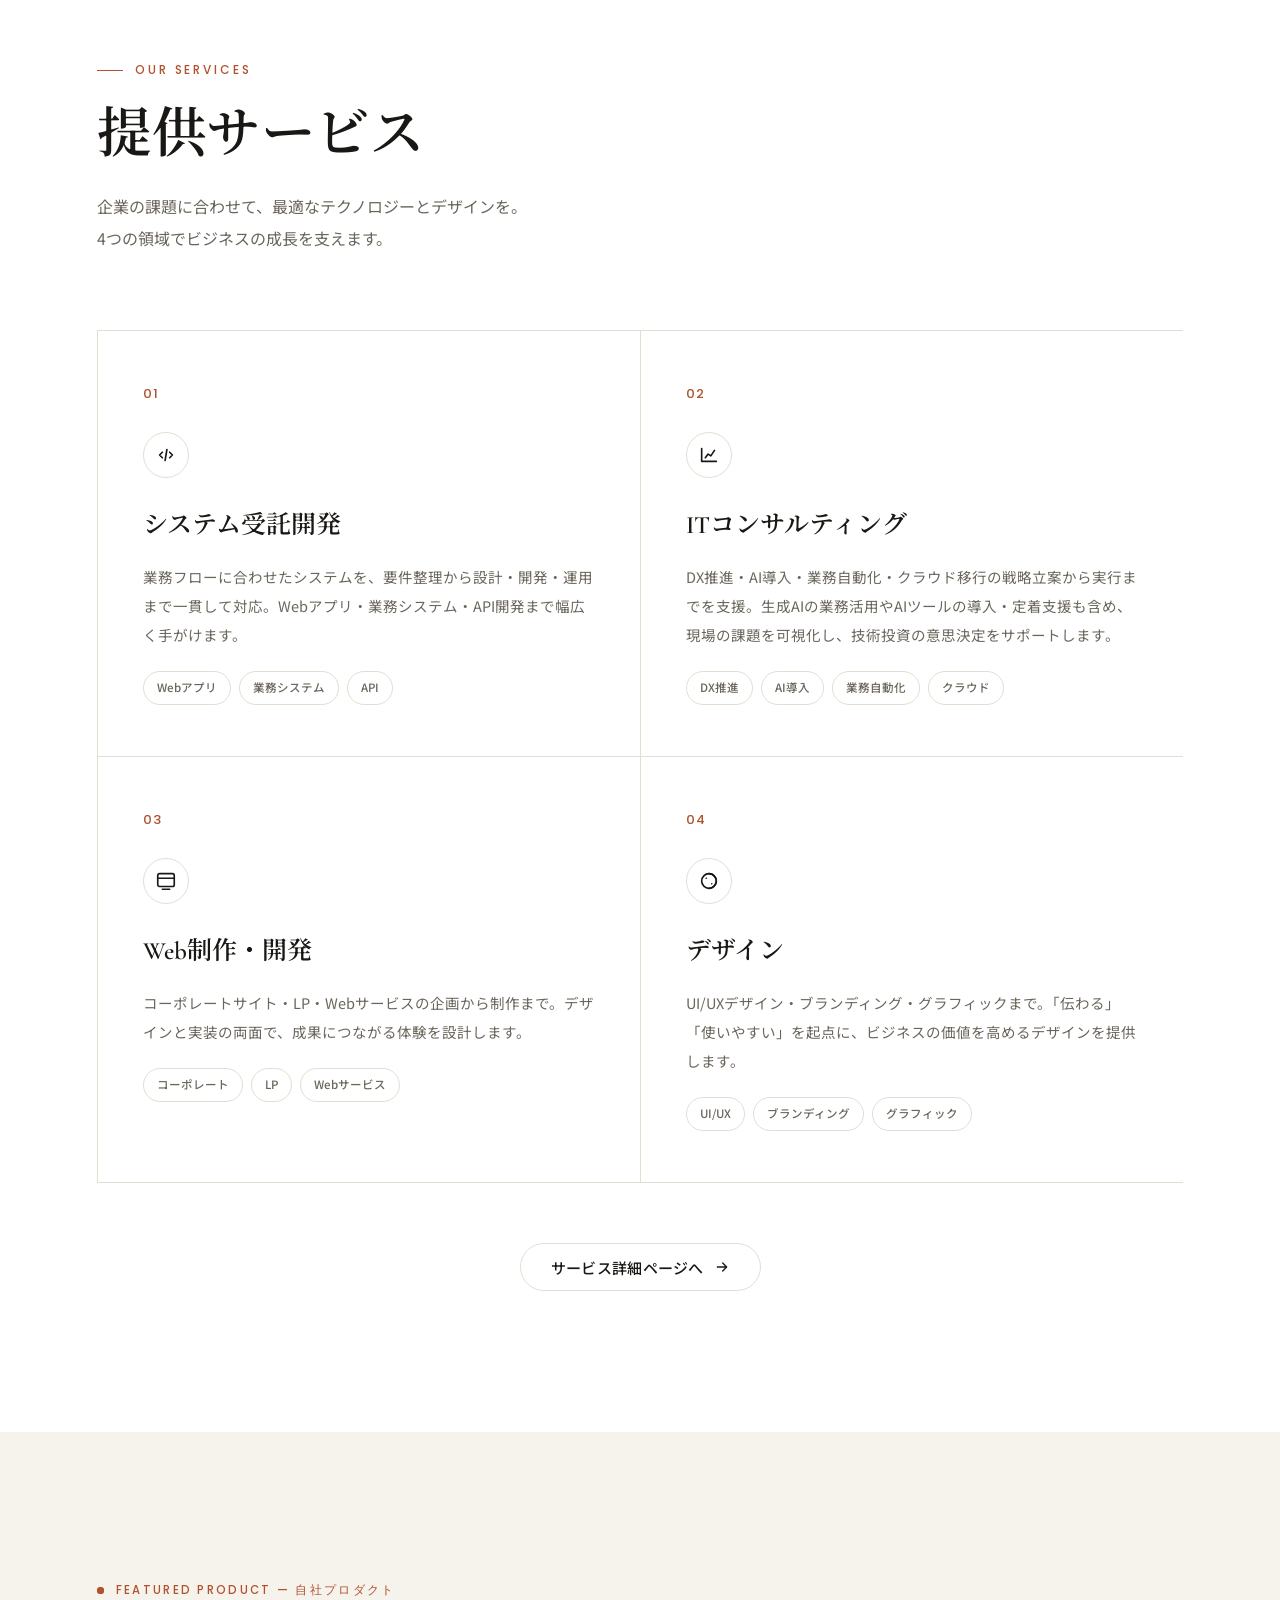
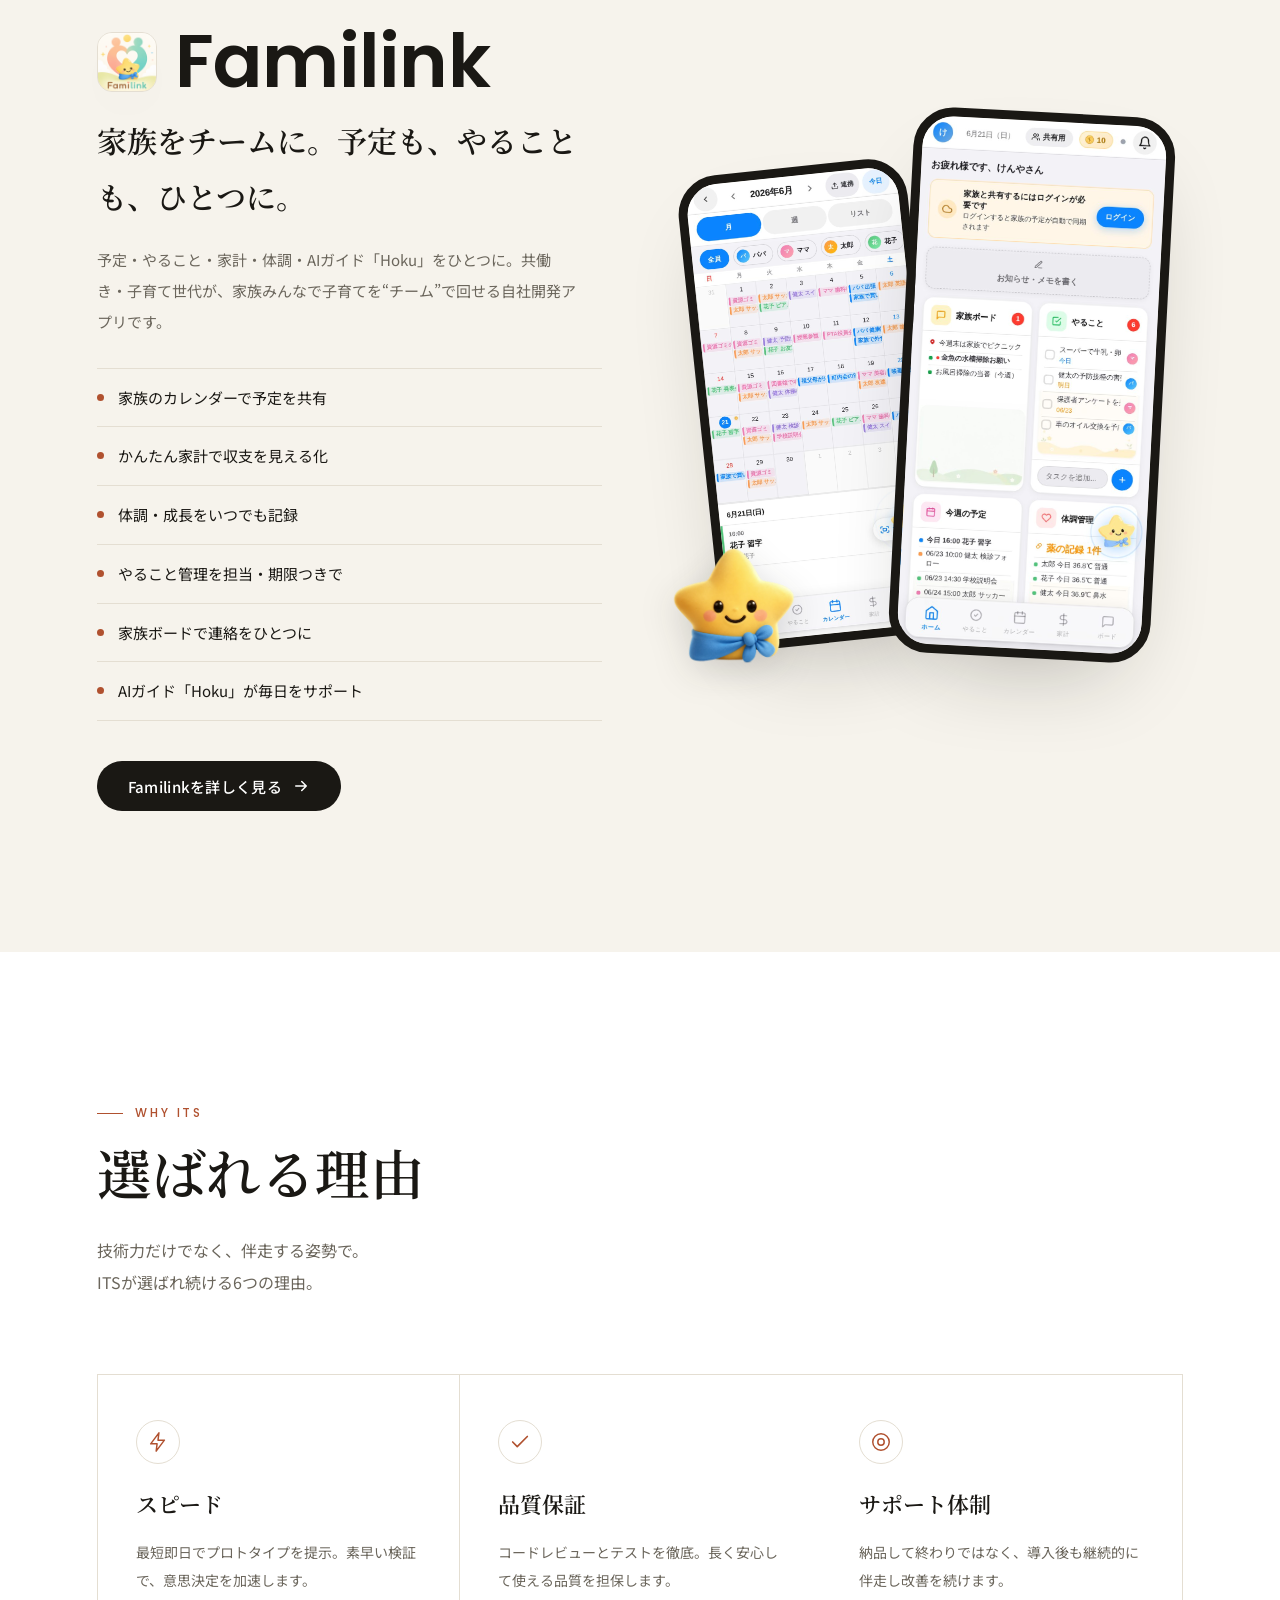
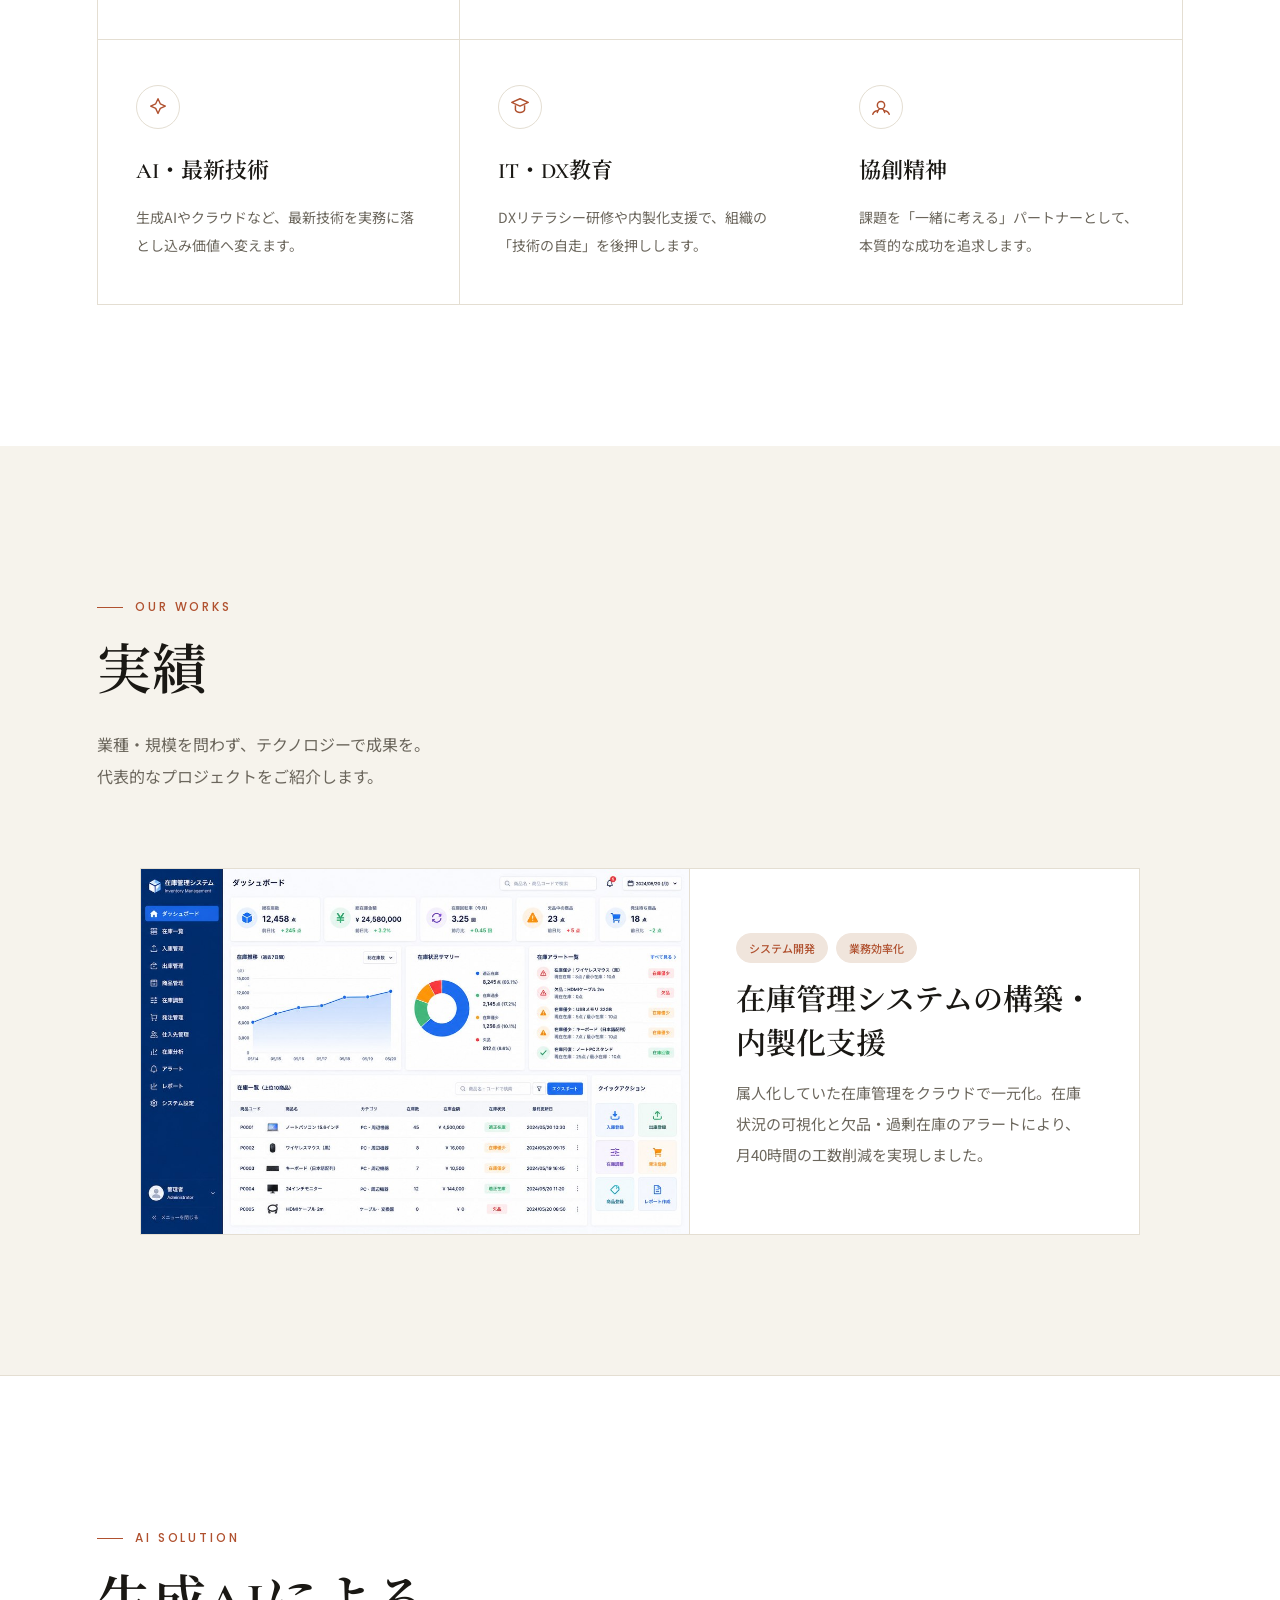
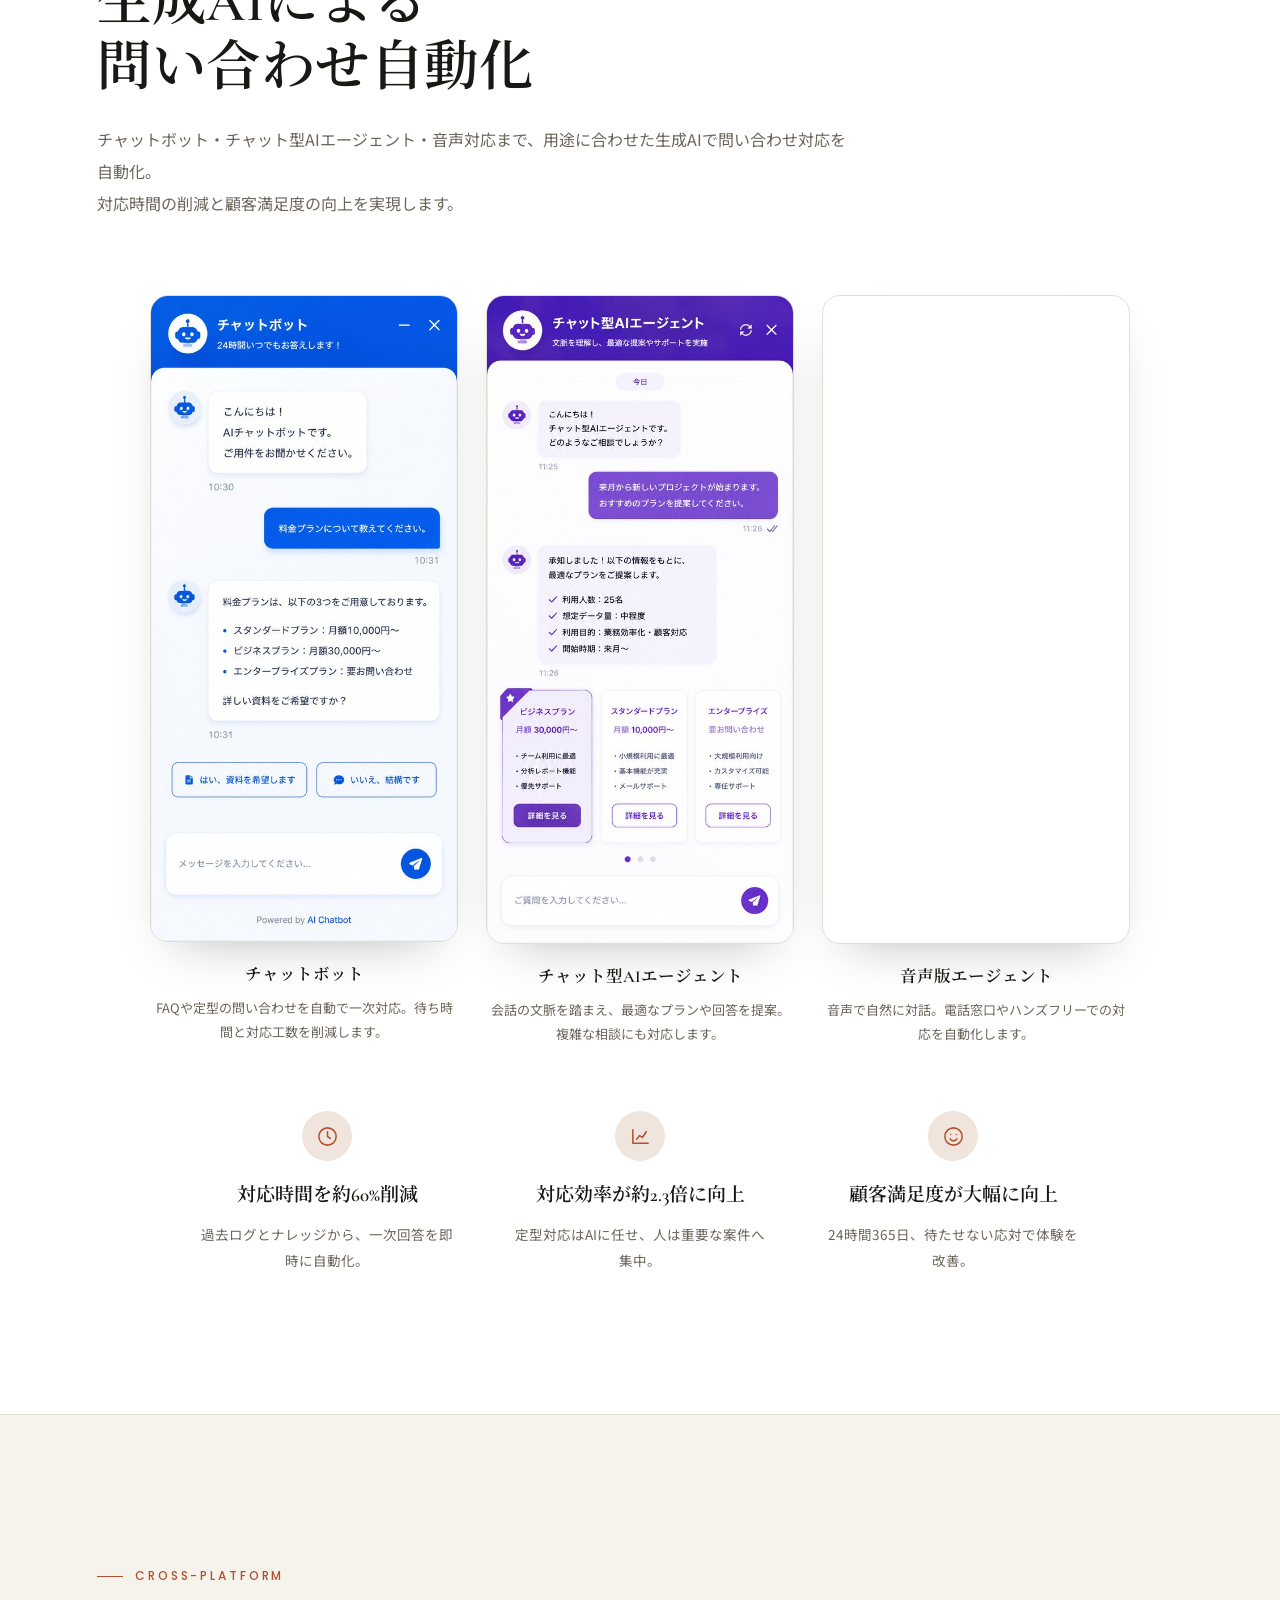
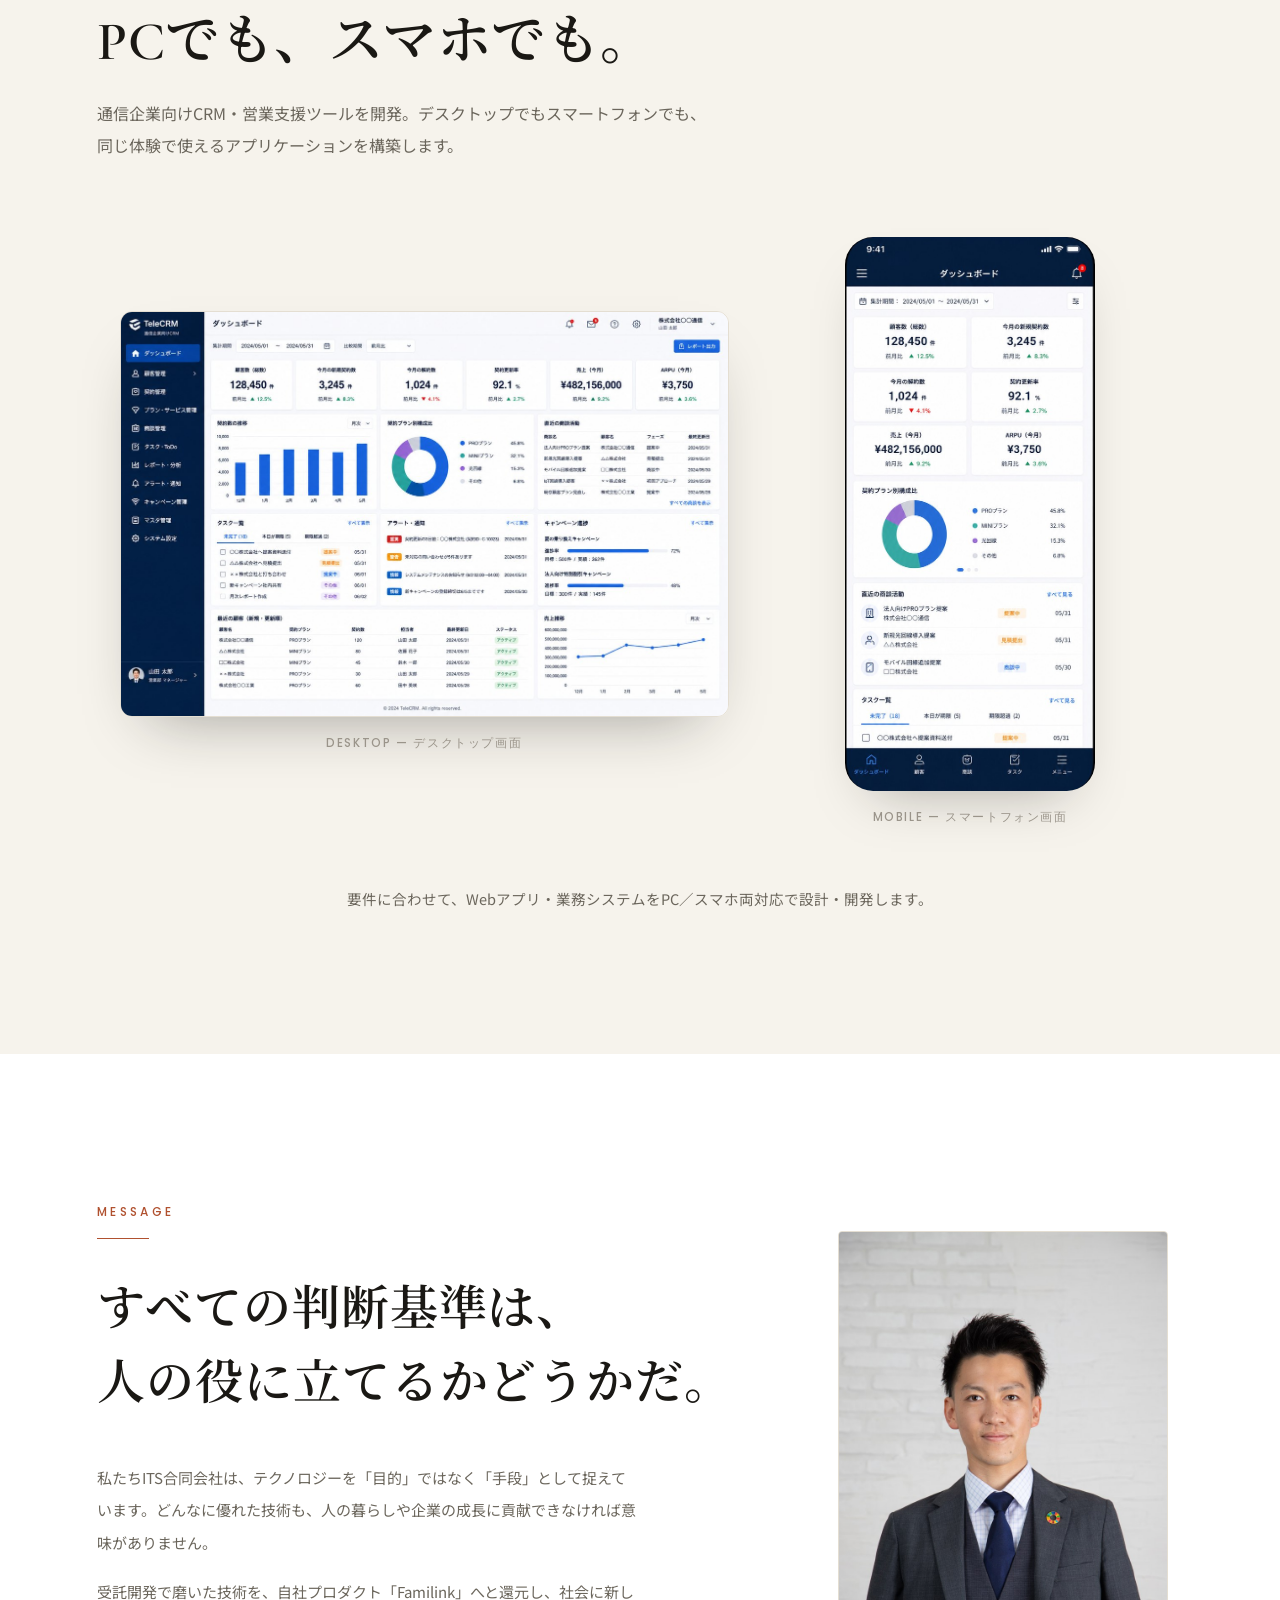
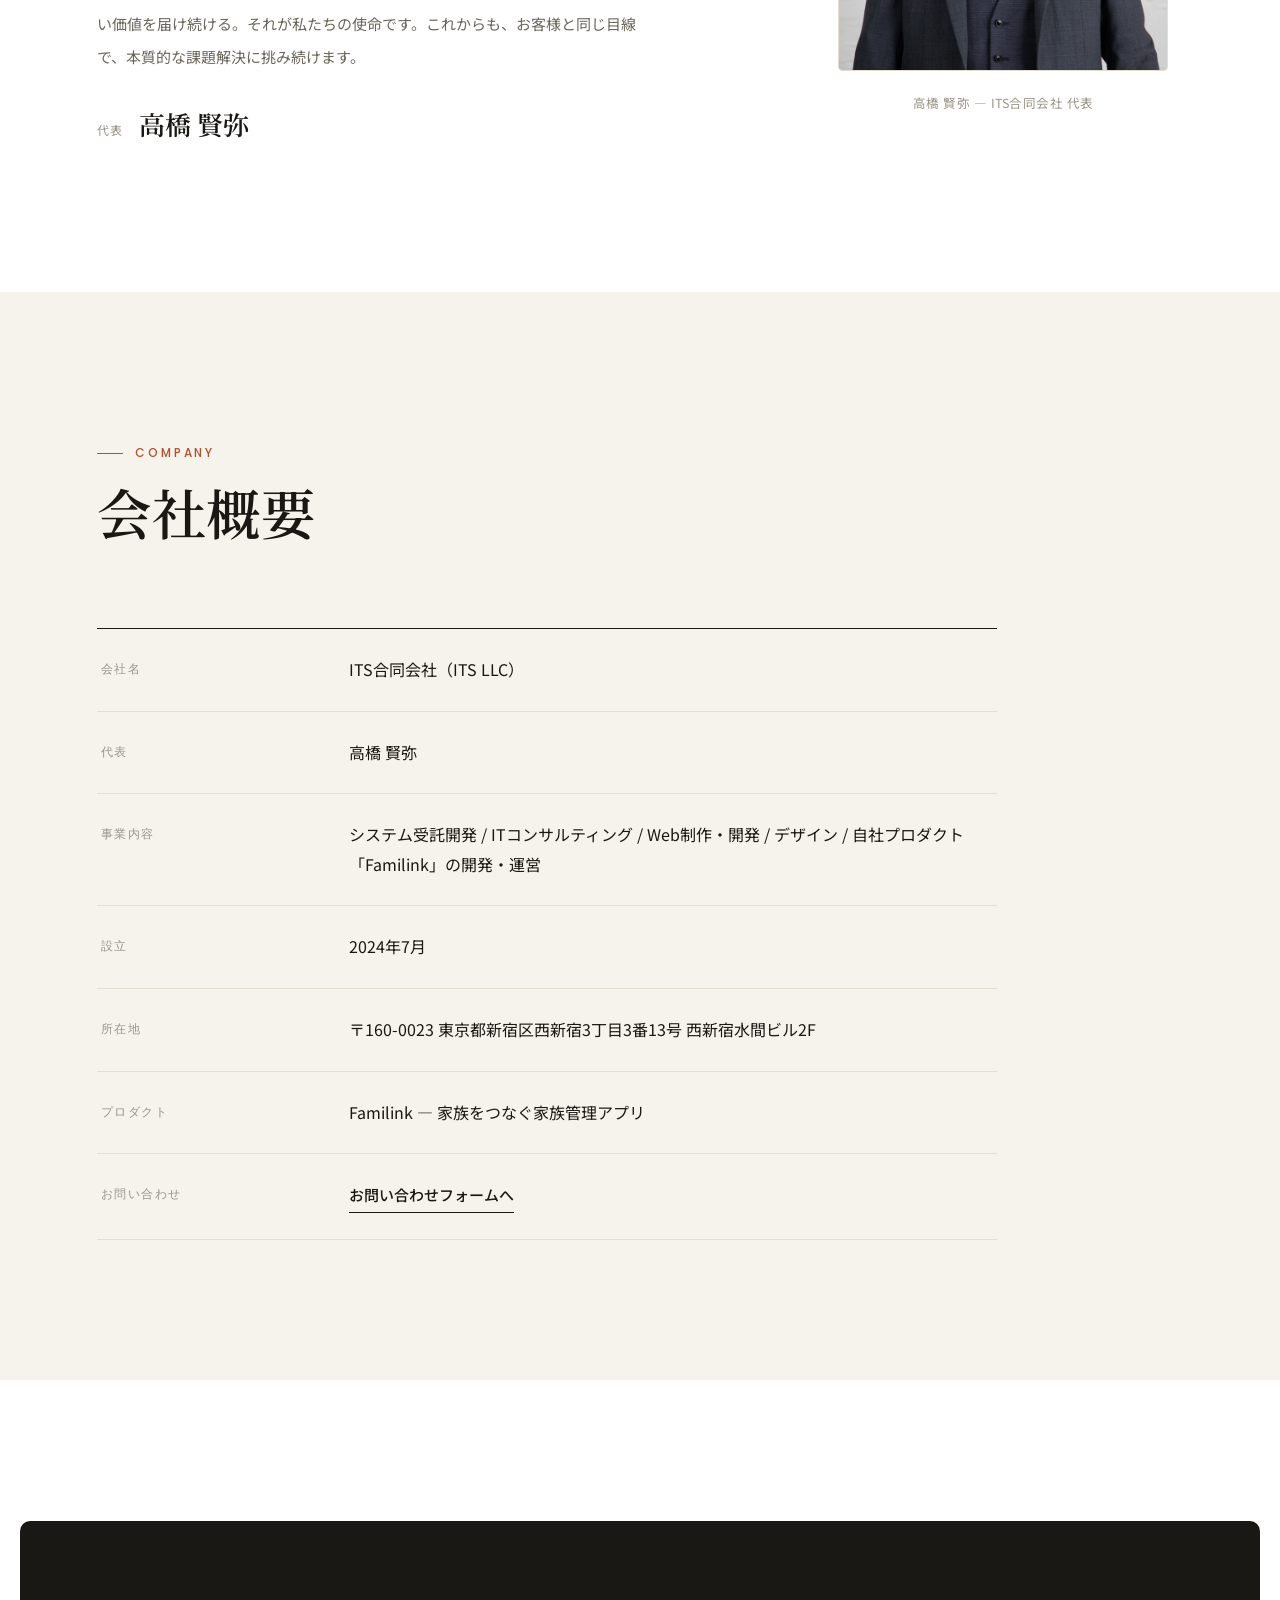
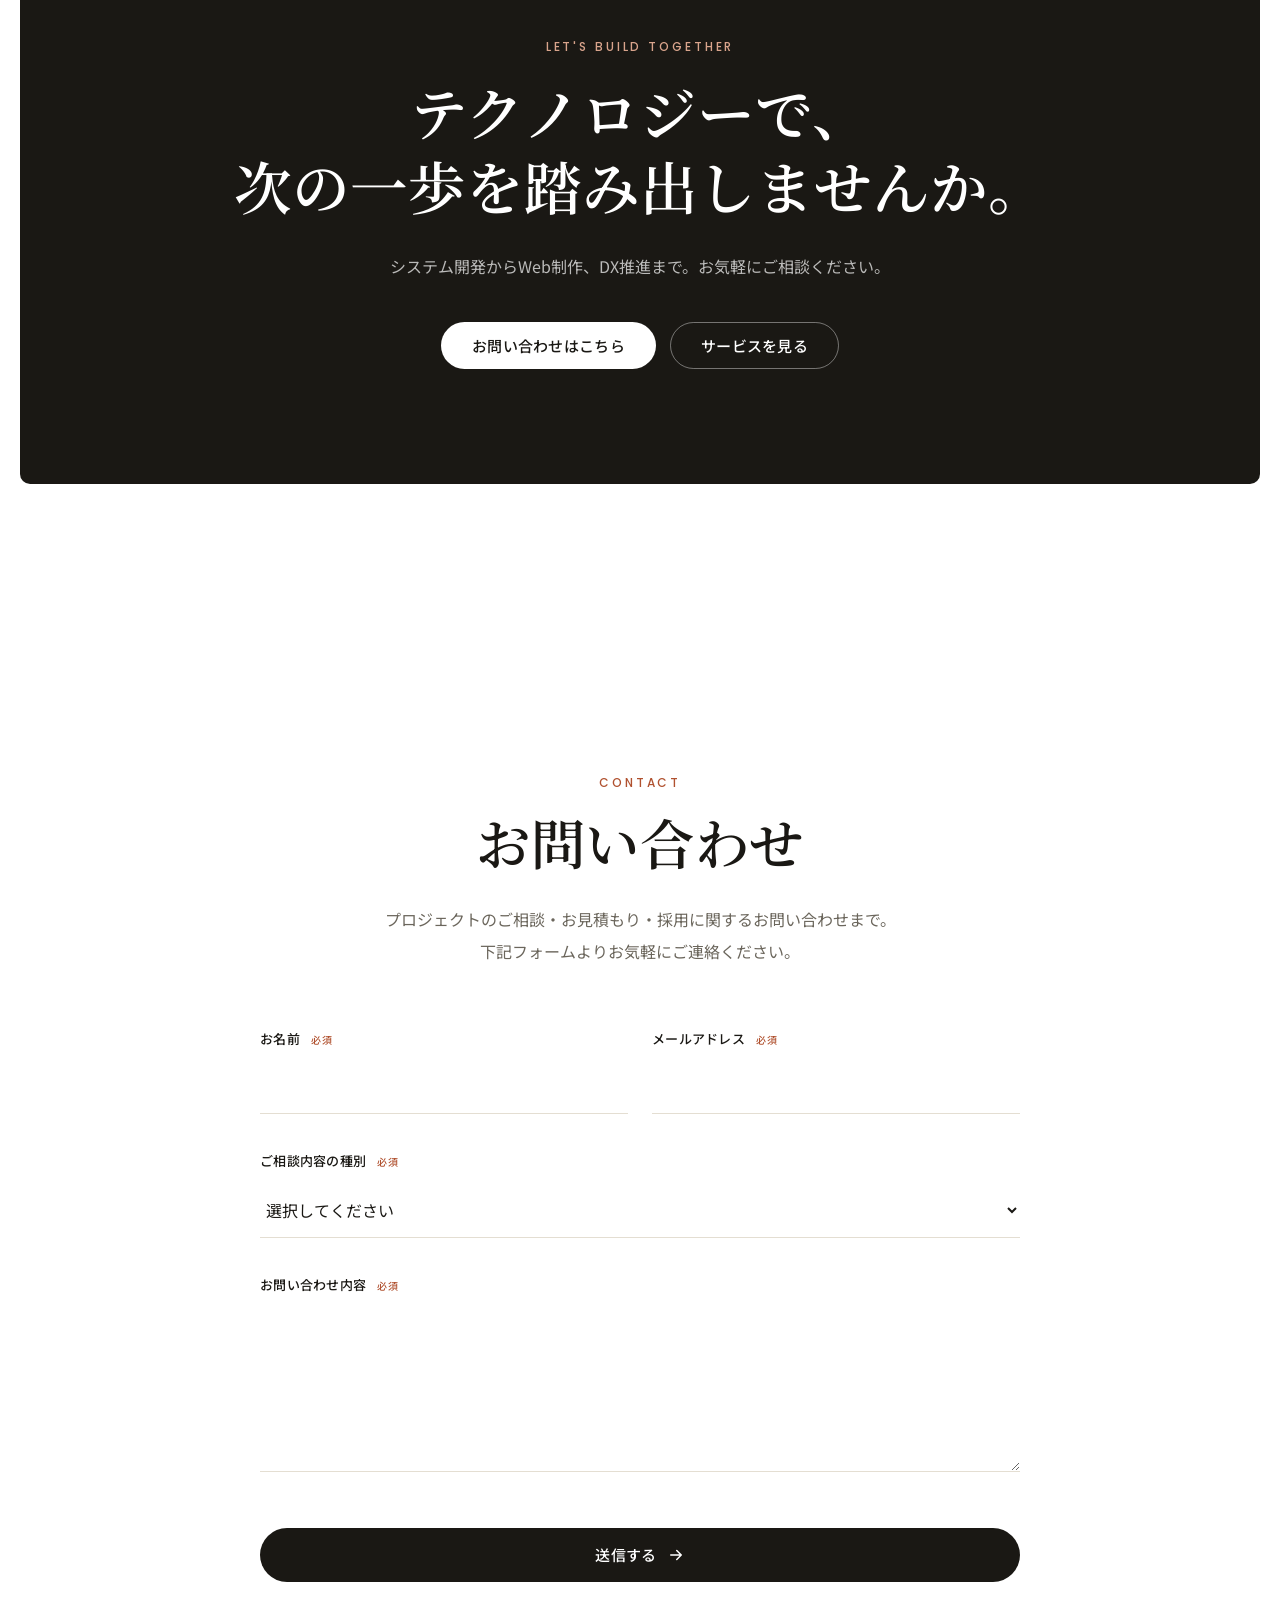
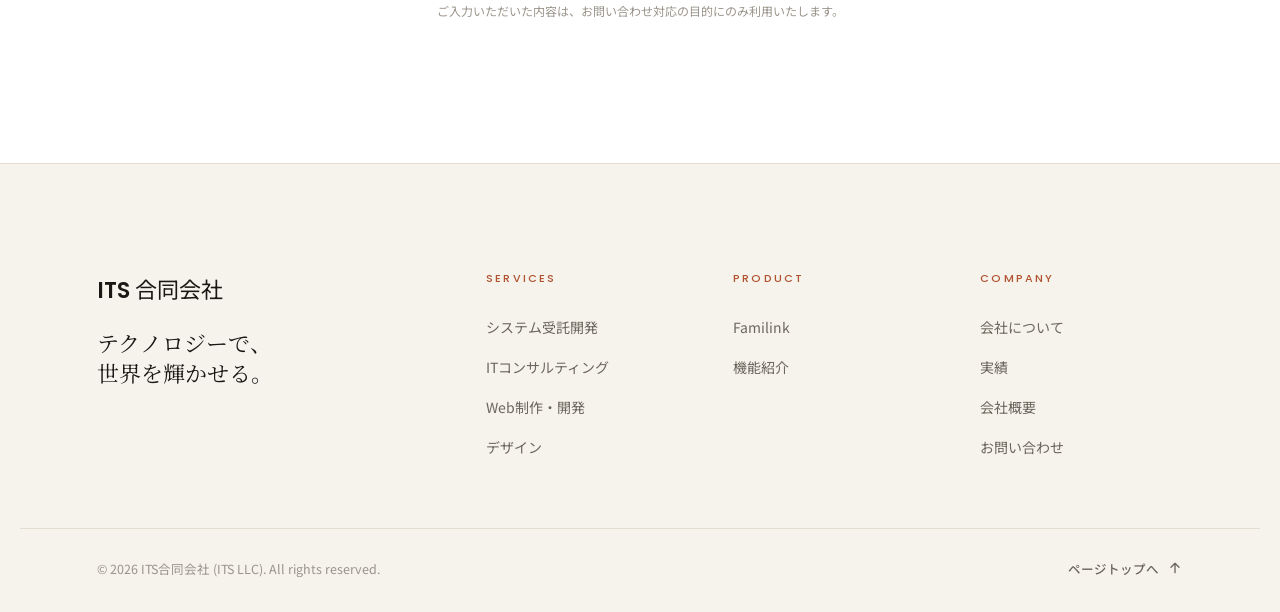
==== commit 8dafc575: "Add contact-form email (PHP) + SEO 404/redirects/structured data Contact form now actually sends: - " ====
--- a/index.html
+++ b/index.html
@@ -58,6 +58,17 @@
   }
 }
 </script>
+<script type="application/ld+json">
+{
+  "@context": "https://schema.org",
+  "@type": "WebSite",
+  "name": "ITS合同会社",
+  "alternateName": "ITS LLC",
+  "url": "https://ktakahashi7755-creator.github.io/-ITS-HP/",
+  "inLanguage": "ja",
+  "publisher": { "@type": "Organization", "name": "ITS合同会社" }
+}
+</script>
 </head>
 <body>
 
@@ -569,7 +580,9 @@
       <h2 class="section-title js-fade">お問い合わせ</h2>
       <p class="section-desc js-fade">プロジェクトのご相談・お見積もり・採用に関するお問い合わせまで。<br>下記フォームよりお気軽にご連絡ください。</p>
     </div>
-    <form class="contact__form js-fade" id="contact-form" novalidate>
+    <form class="contact__form js-fade" id="contact-form" action="contact.php" method="post" novalidate>
+      <!-- spam honeypot (人間には非表示) -->
+      <input type="text" name="website" id="cf-website" tabindex="-1" autocomplete="off" aria-hidden="true" class="cf-hp">
       <div class="form-row">
         <div class="form-field">
           <label for="cf-name">お名前 <span class="req">必須</span></label>
@@ -605,7 +618,8 @@
         送信する
         <svg viewBox="0 0 24 24" width="18" height="18" fill="none" aria-hidden="true"><path d="M5 12h14M13 6l6 6-6 6" stroke="currentColor" stroke-width="2" stroke-linecap="round" stroke-linejoin="round"/></svg>
       </button>
-      <p class="contact__note">※ 現在フォームはデモUIです。実際の送信機能は今後実装予定です。</p>
+      <p class="contact__error" id="contact-error" role="alert" hidden>送信に失敗しました。時間をおいて再度お試しいただくか、<a href="mailto:info@its-tokyo.com">info@its-tokyo.com</a> まで直接ご連絡ください。</p>
+      <p class="contact__note">ご入力いただいた内容は、お問い合わせ対応の目的にのみ利用いたします。</p>
     </form>
     <div class="contact__success" id="contact-success" hidden>
       <div class="contact__success-icon" aria-hidden="true">
--- a/css/sections.css
+++ b/css/sections.css
@@ -286,6 +286,10 @@
 .form-error { display: block; font-size: 12px; color: var(--accent); margin-top: 8px; min-height: 1px; }
 .contact__submit { width: 100%; margin-top: 12px; padding: 17px; }
 .contact__note { margin-top: 18px; font-size: 12px; color: var(--ink-faint); text-align: center; }
+.cf-hp { position: absolute !important; left: -9999px !important; width: 1px; height: 1px; opacity: 0; pointer-events: none; }
+.contact__error { margin-top: 16px; padding: 14px 18px; font-size: 13.5px; line-height: 1.8; text-align: center; color: #9b2c2c; background: #fbeaea; border: 1px solid #f0c9c9; border-radius: var(--radius-lg); }
+.contact__error a { color: #9b2c2c; text-decoration: underline; font-weight: 700; }
+.contact__submit[disabled] { opacity: .6; cursor: progress; }
 .contact__success { max-width: 760px; margin: 0 auto; text-align: center; background: var(--paper); border: 1px solid var(--line); border-radius: var(--radius-xl); padding: clamp(44px, 6vw, 68px); }
 .contact__success-icon { width: 64px; height: 64px; margin: 0 auto 24px; border-radius: 50%; display: grid; place-items: center; color: #fff; background: var(--ink); }
 .contact__success h3 { font-family: var(--font-display); font-size: 26px; font-weight: 600; color: var(--ink); margin-bottom: 14px; }
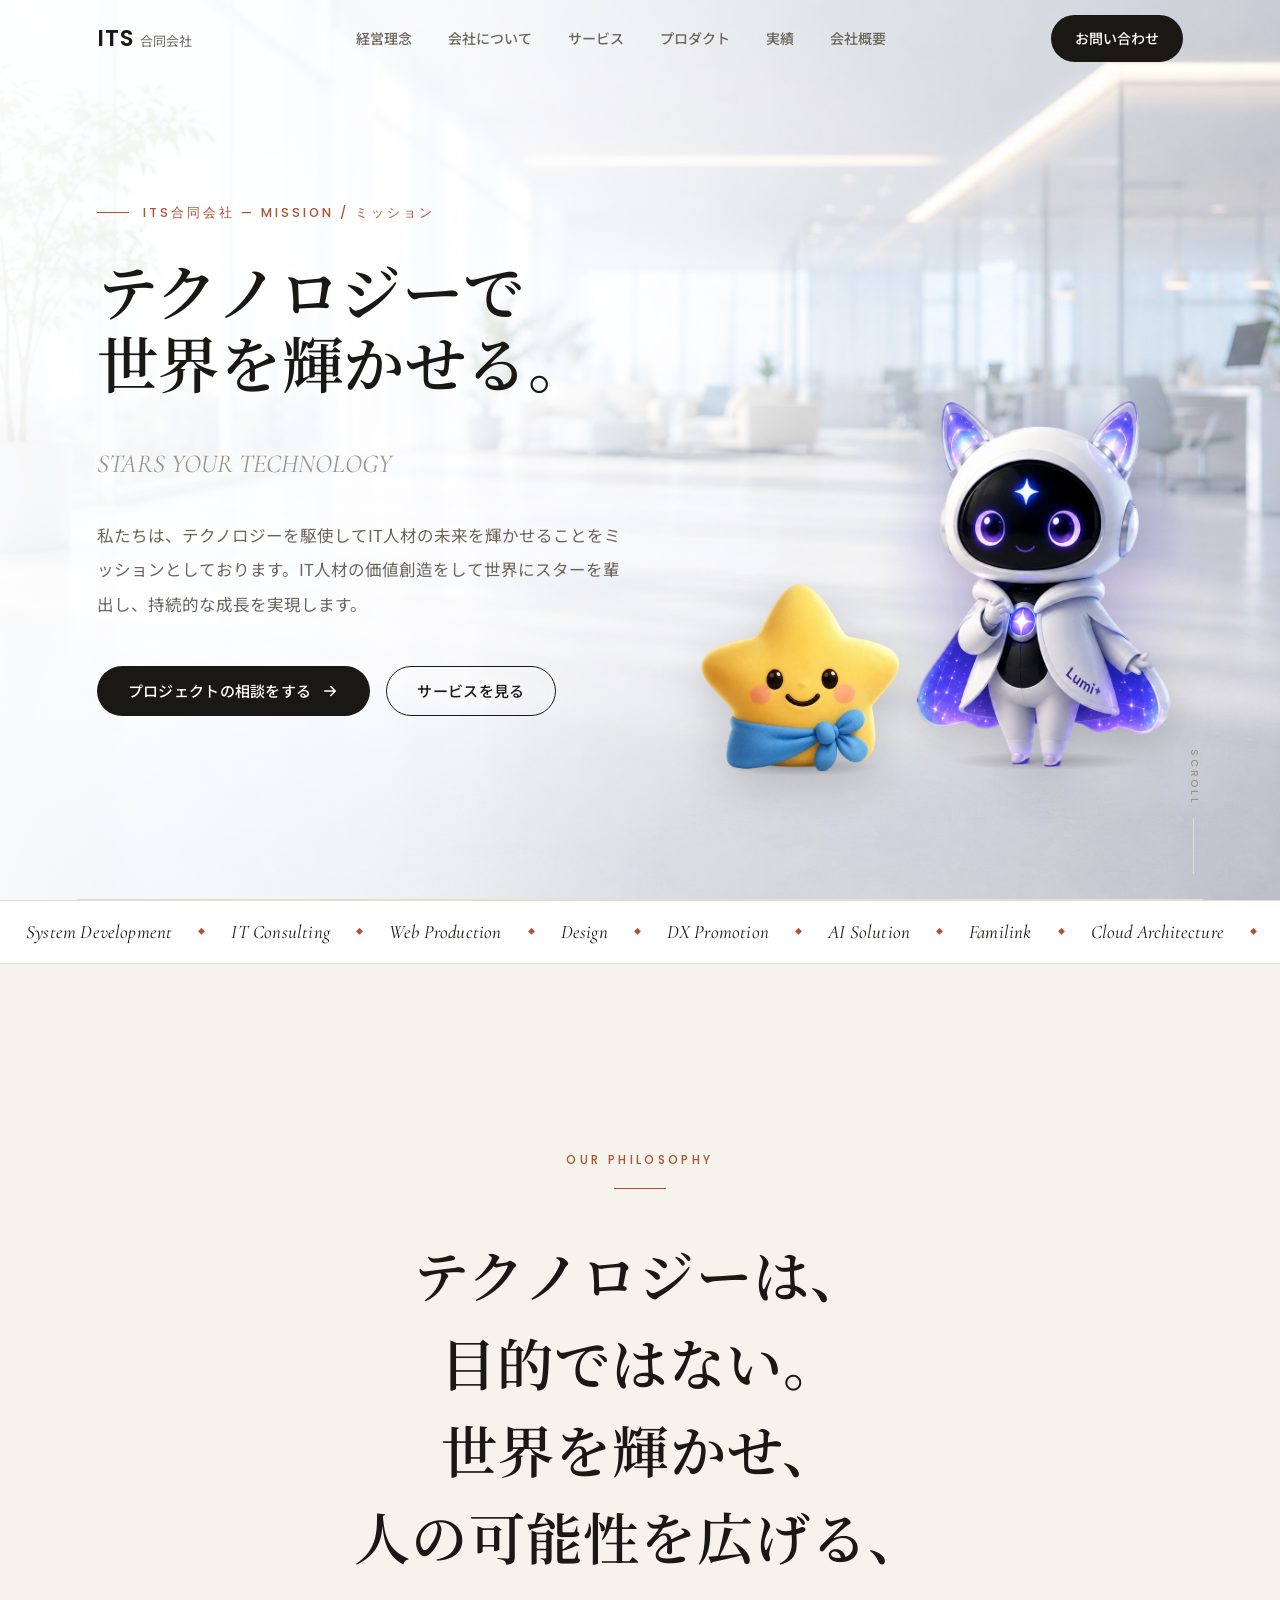
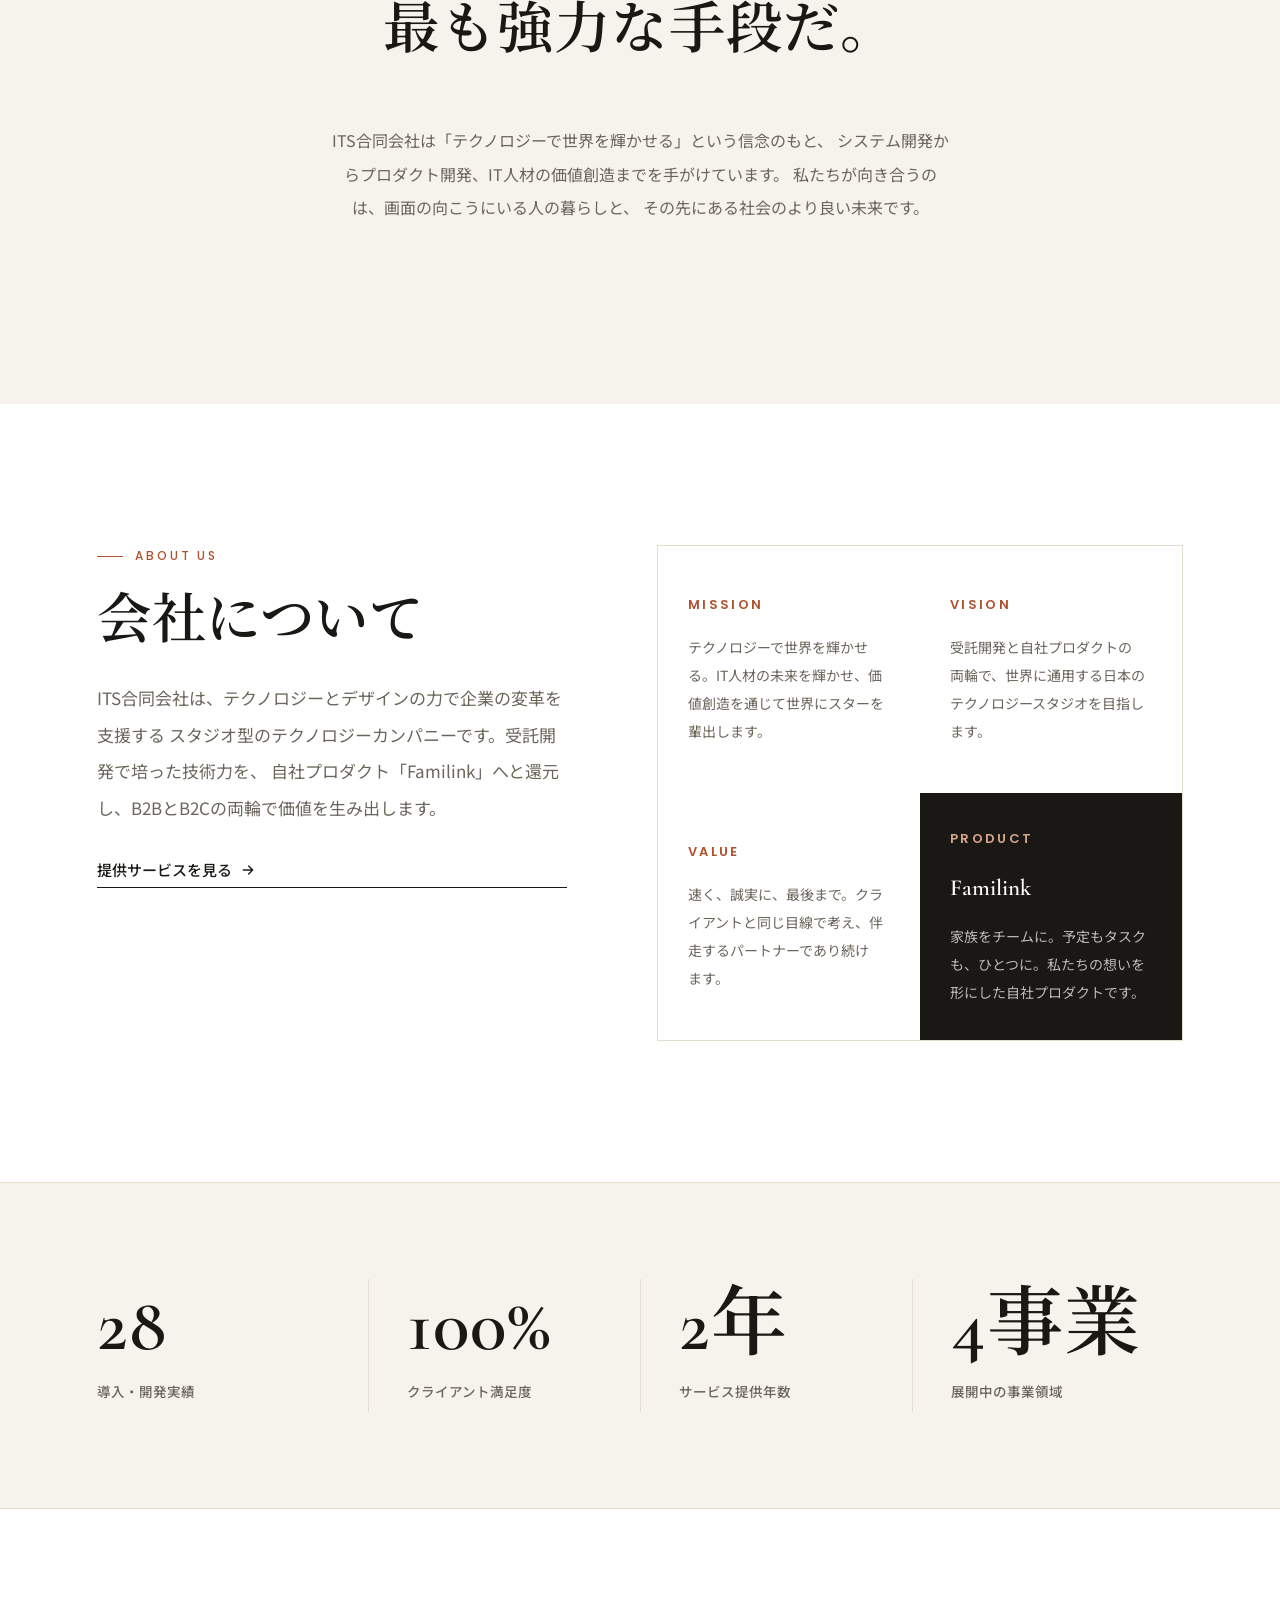
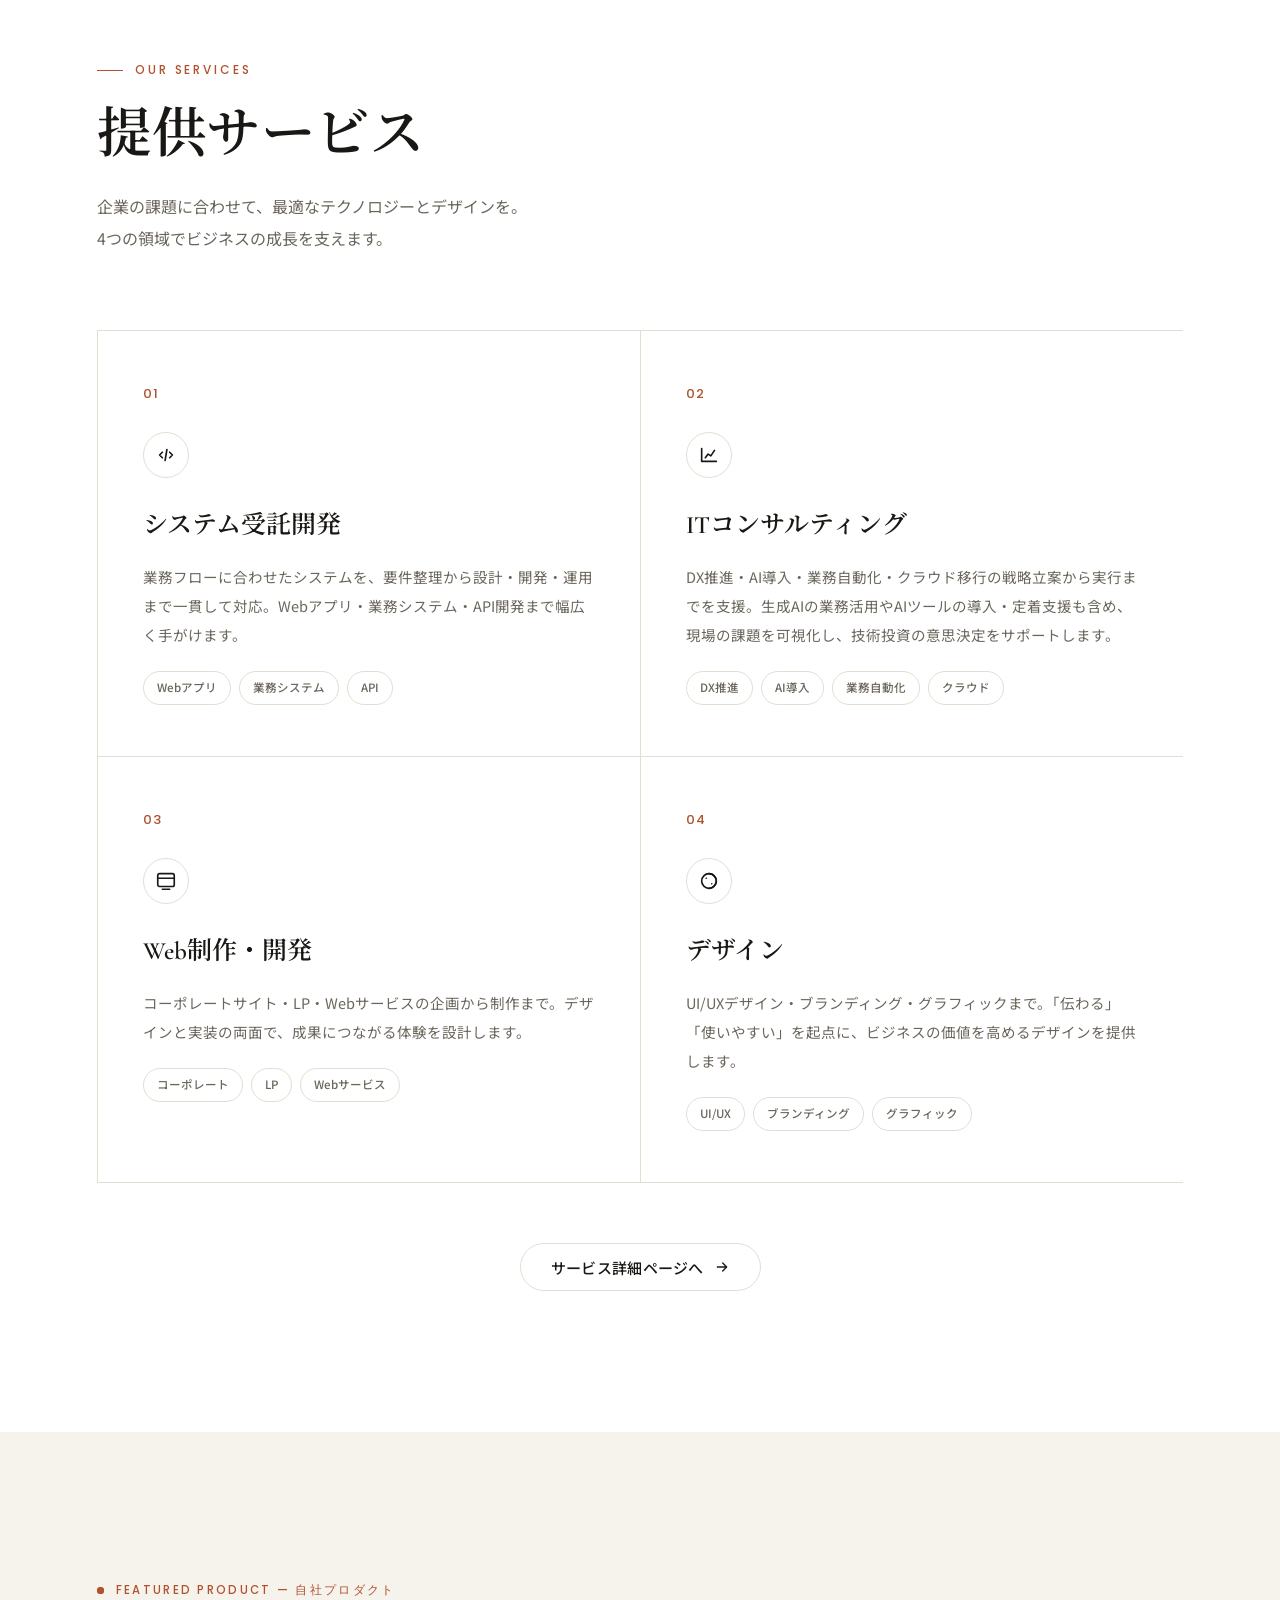
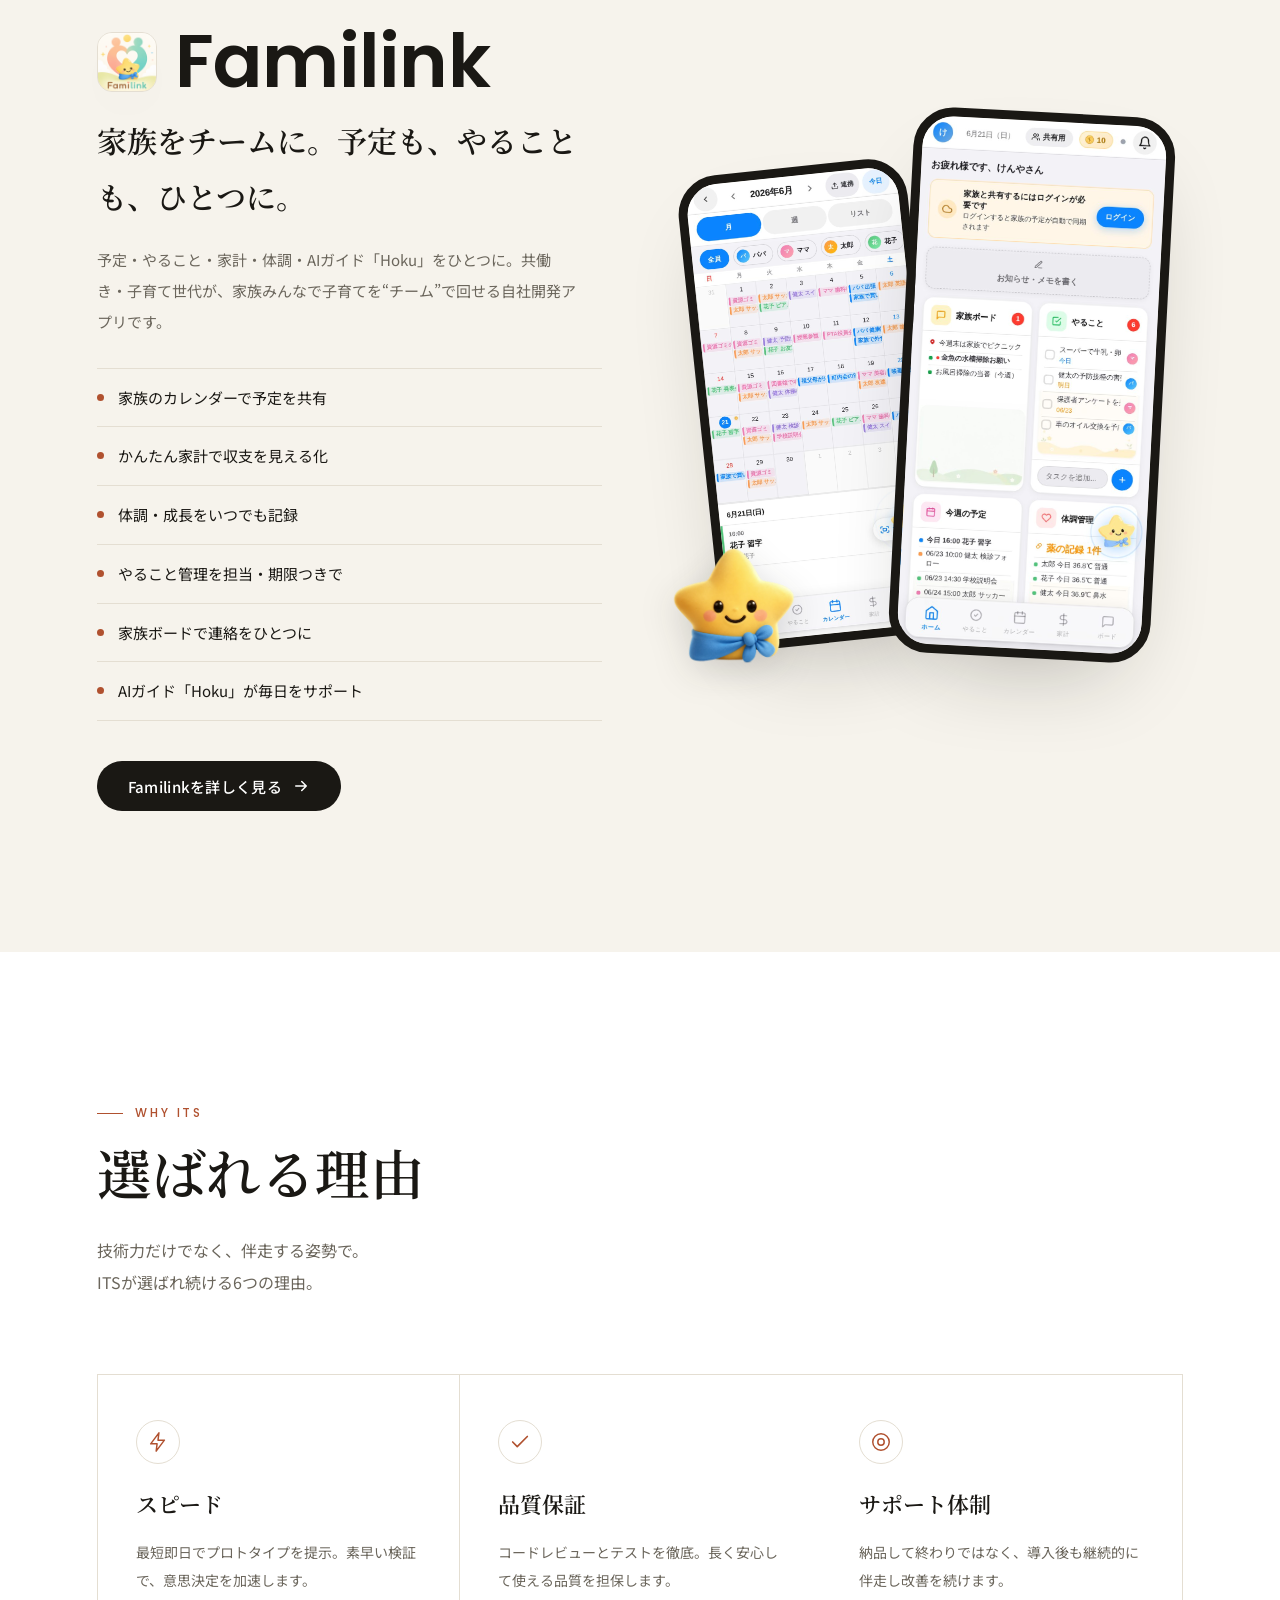
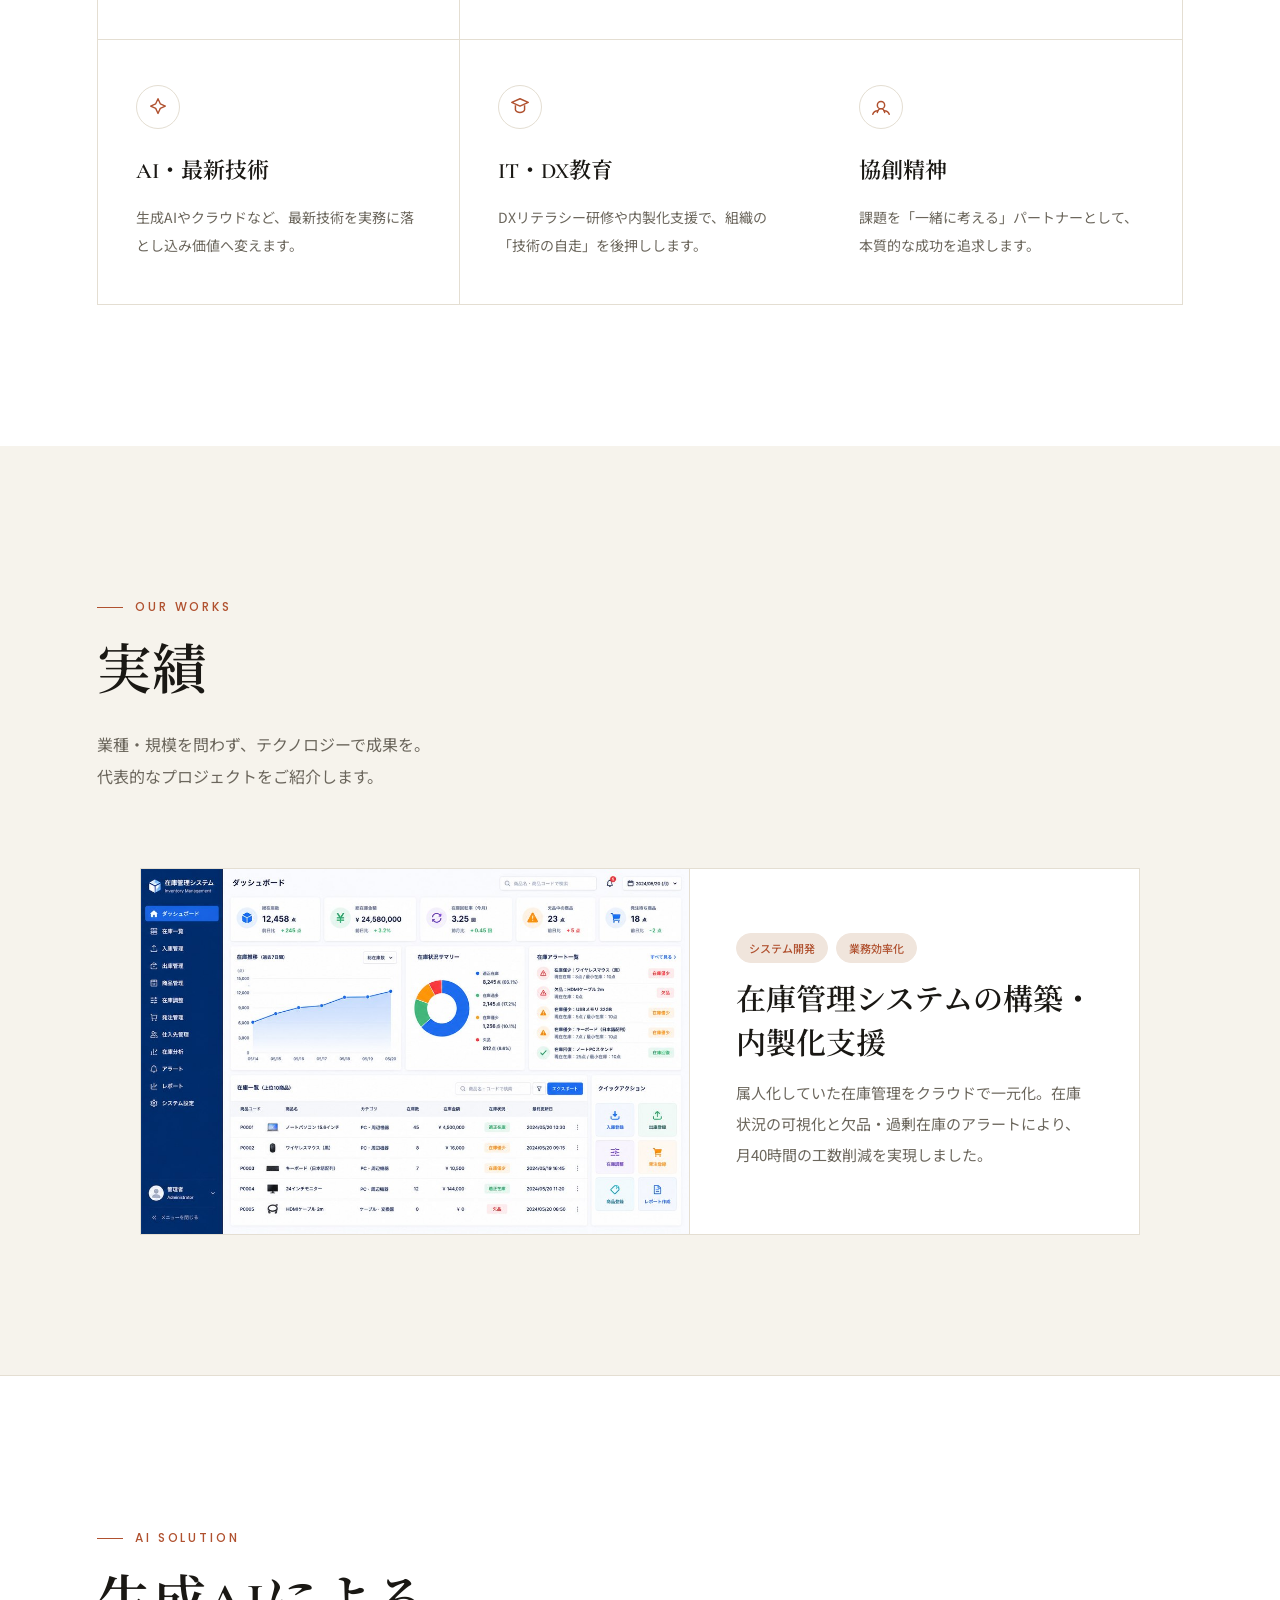
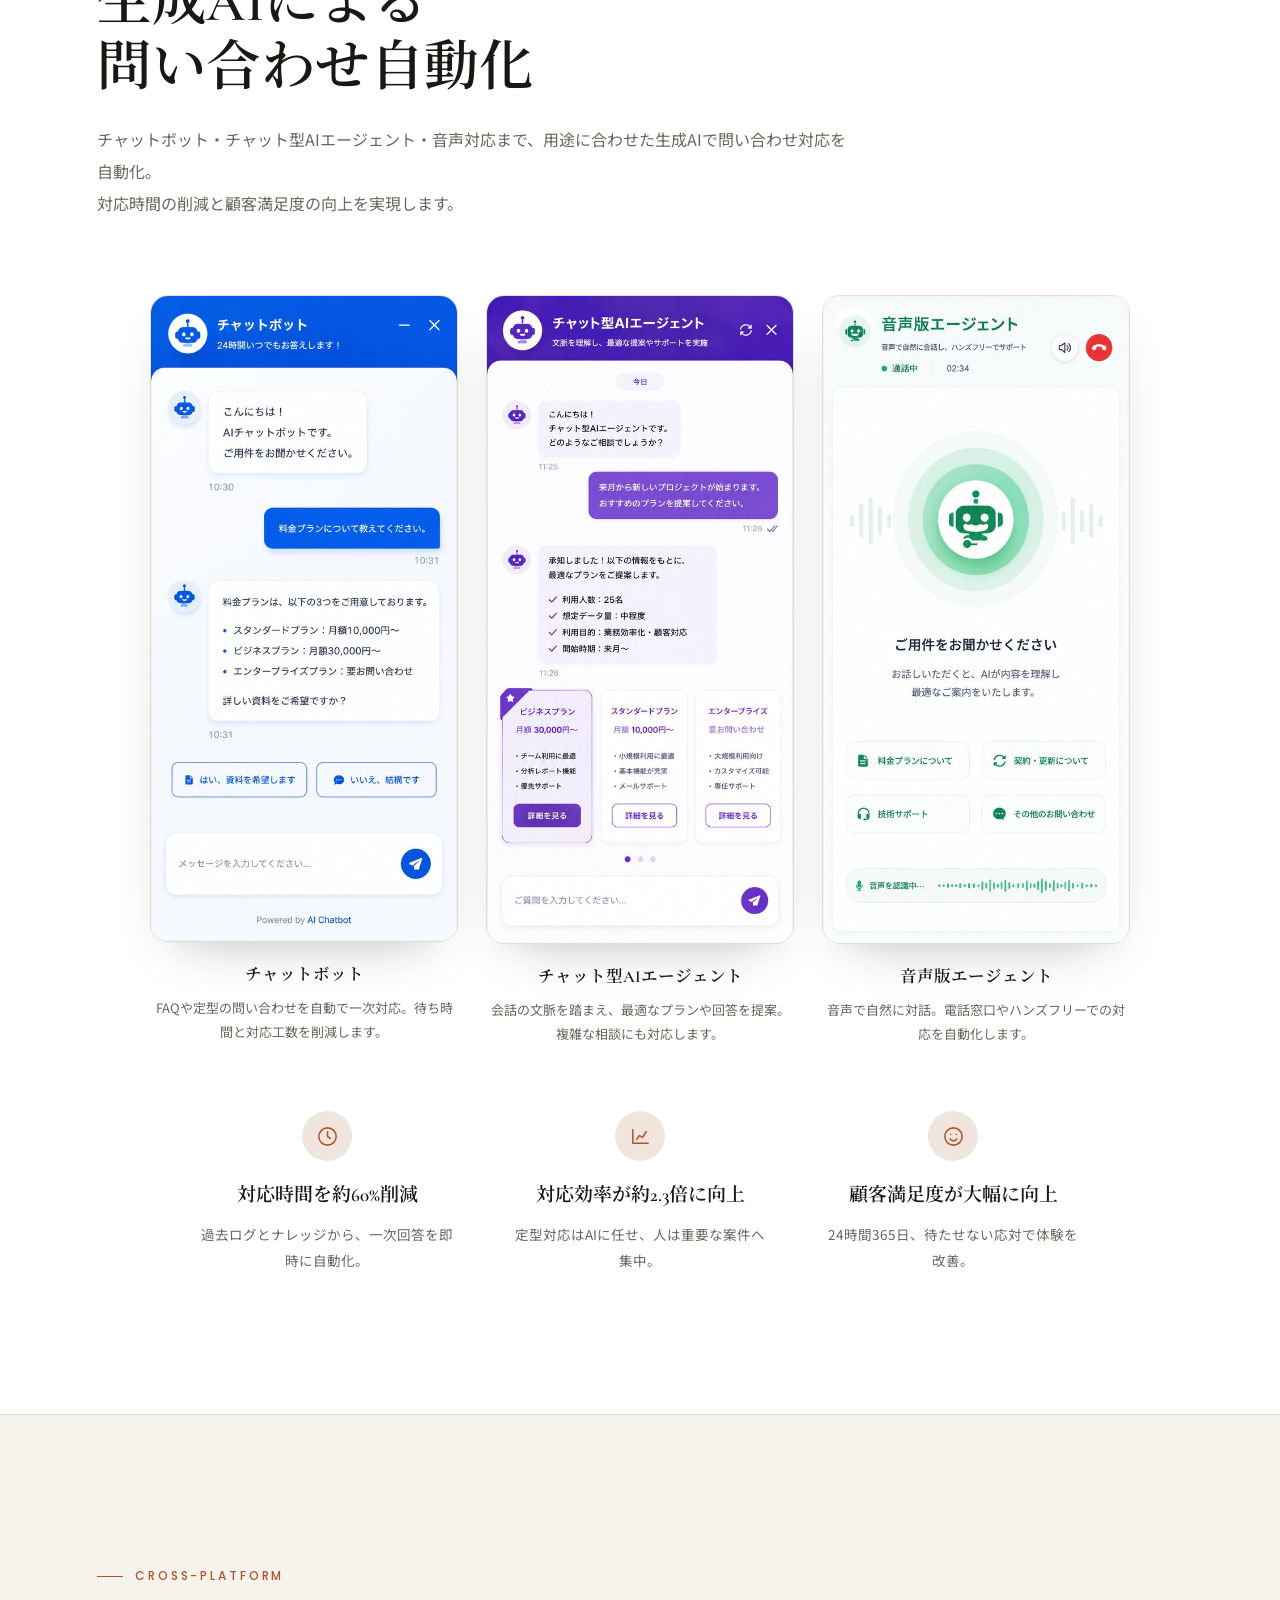
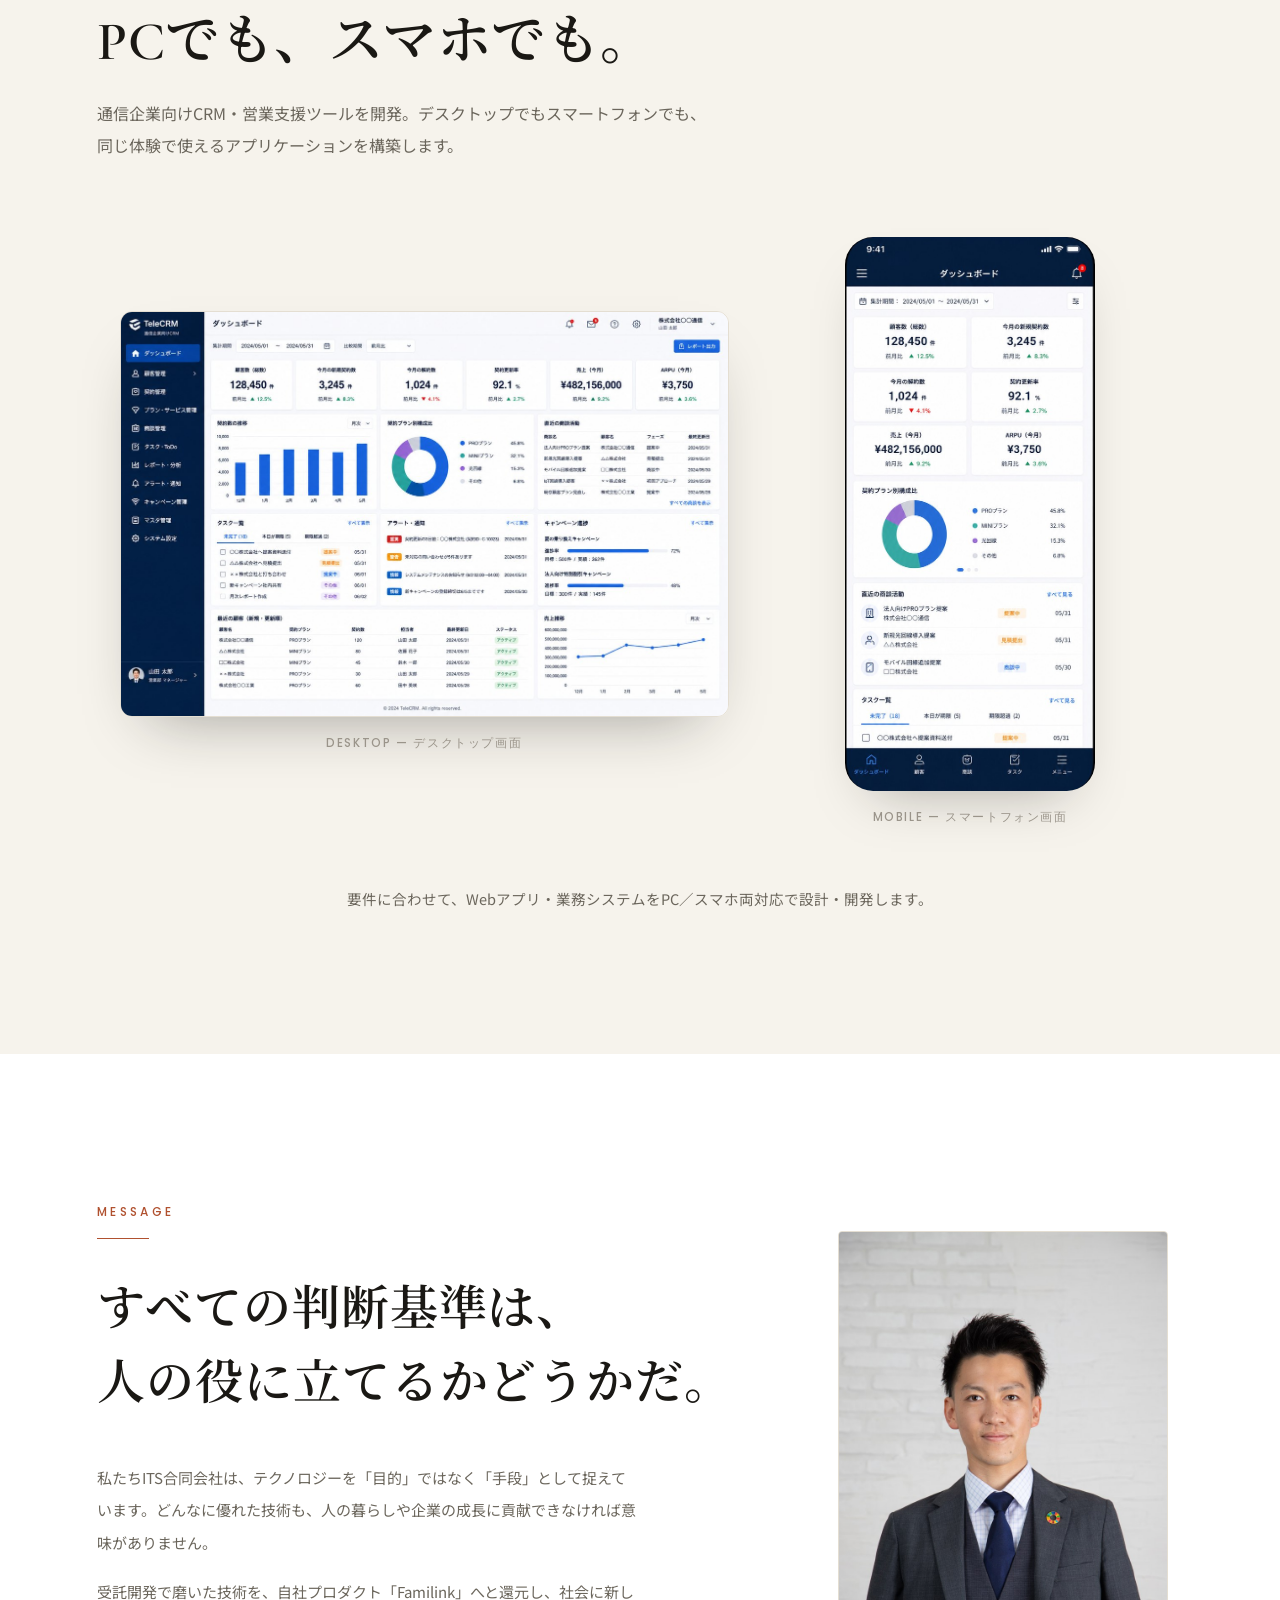
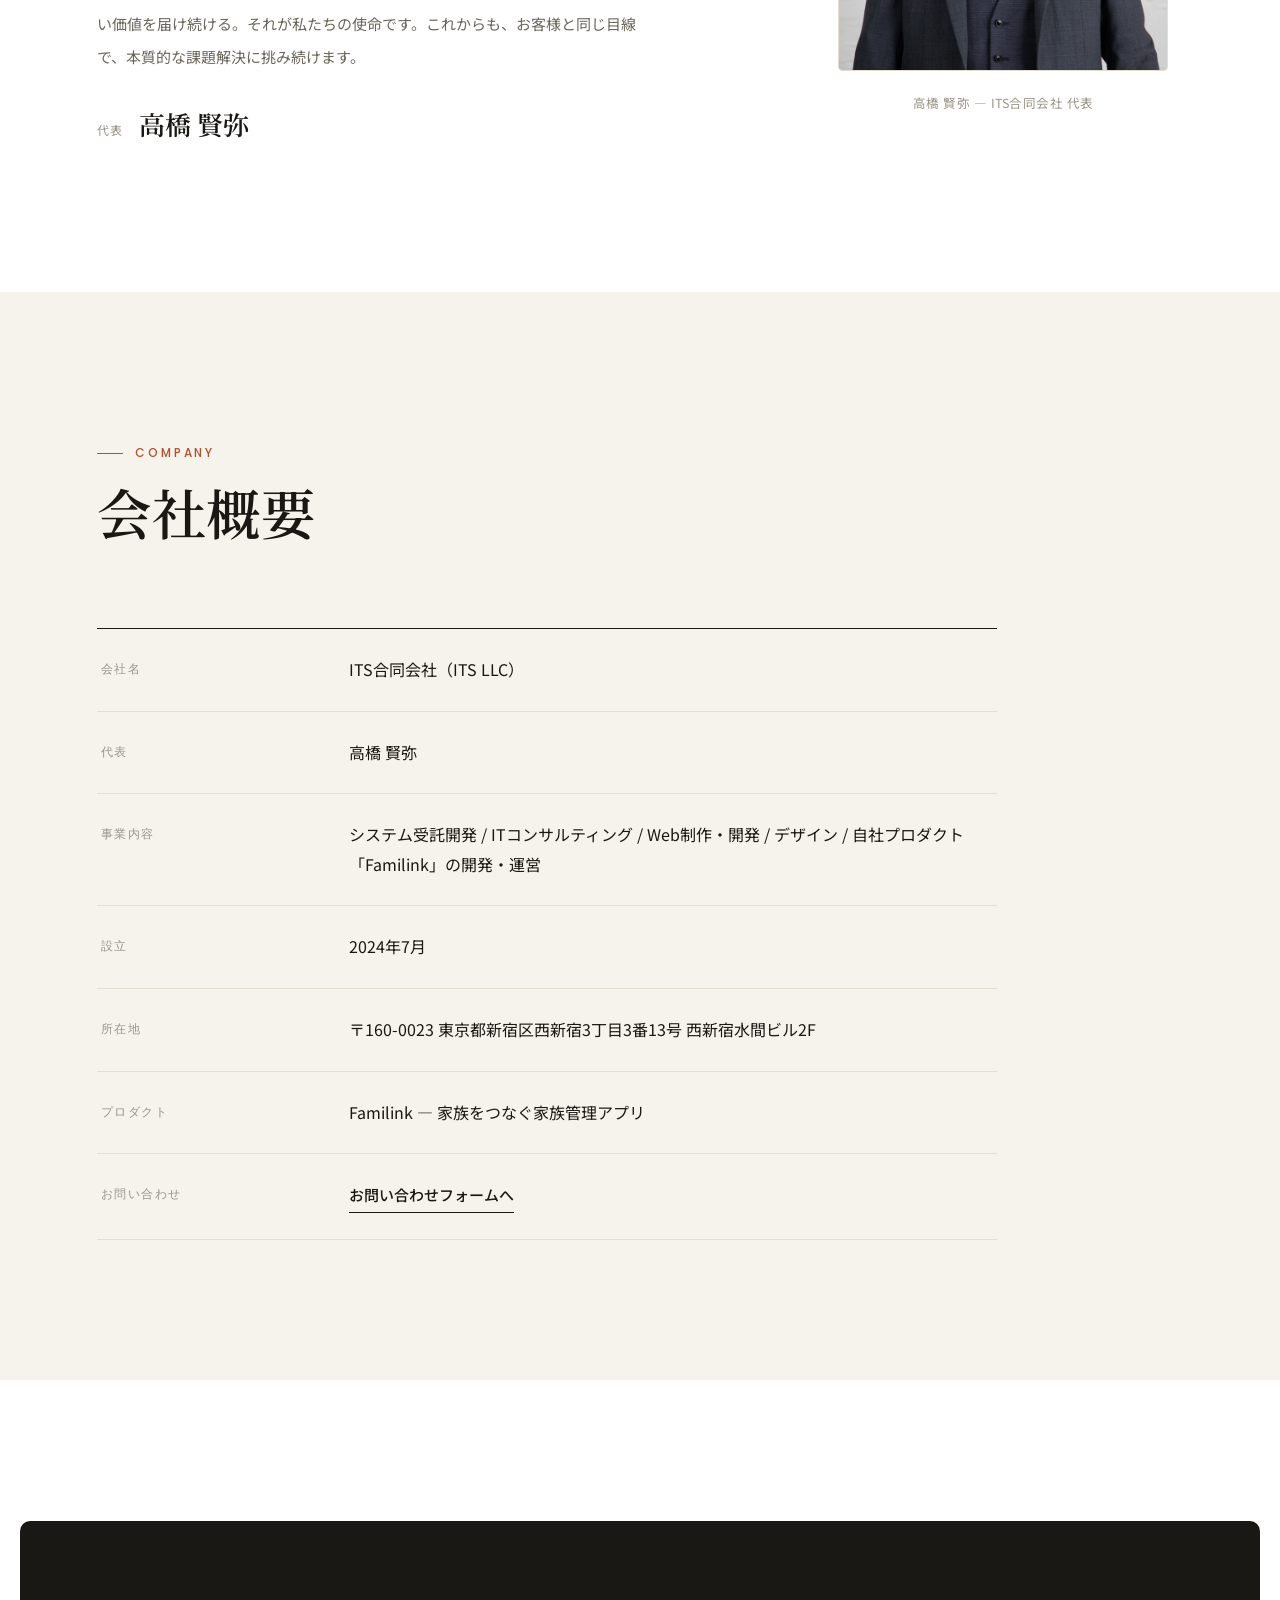
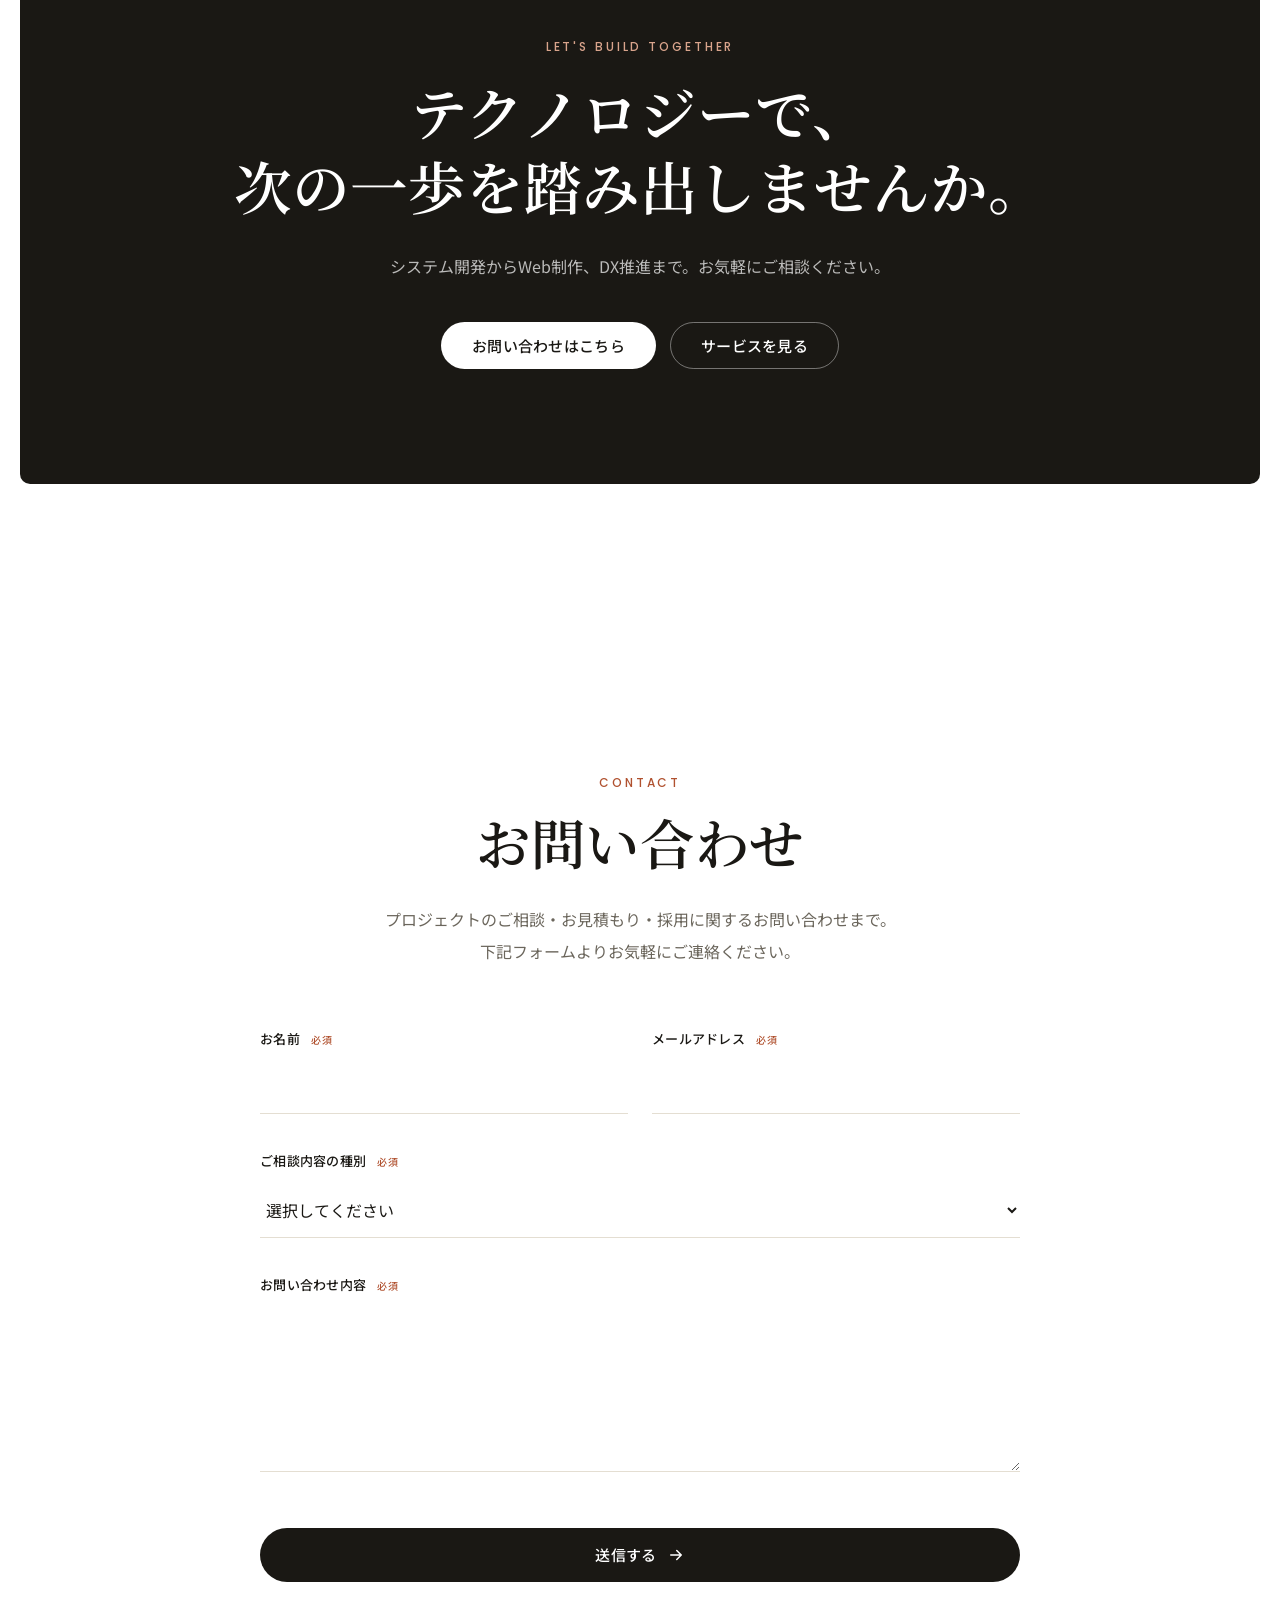
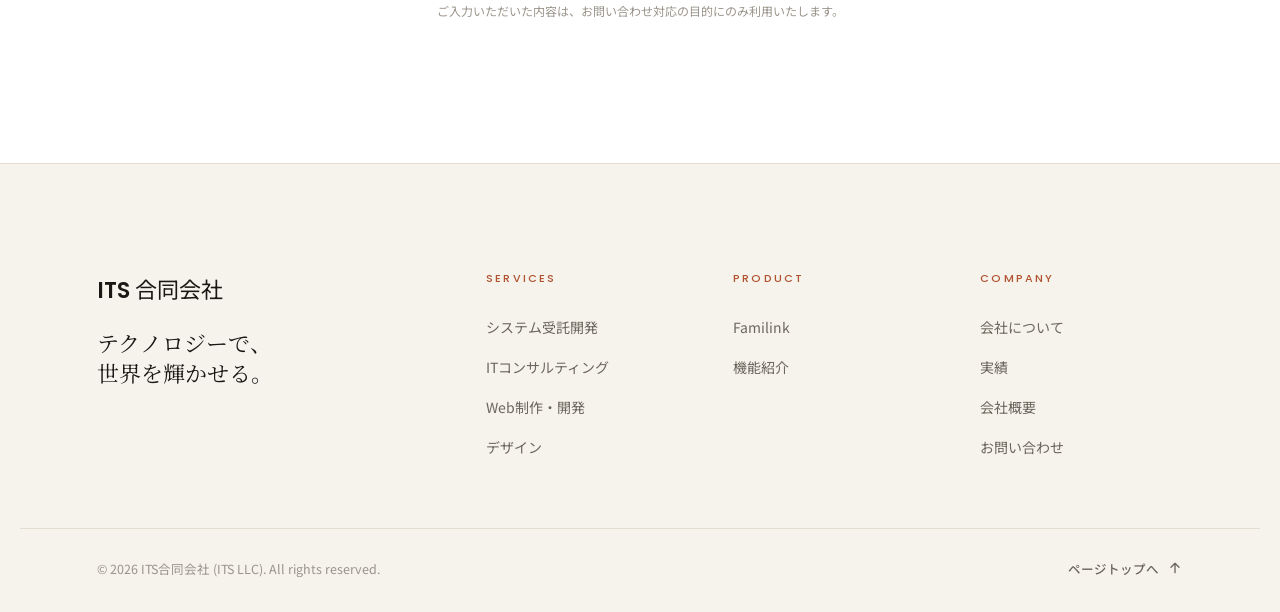
==== commit b9e7986d: "Mobile hero: composite mascots into the office (DoF, light-wrap, grade) Bake depth-of-field blur, hi" ====
--- a/index.html
+++ b/index.html
@@ -146,10 +146,10 @@
     </div><!-- /.hero__text -->
     <div class="hero__cast" aria-label="ITSのキャラクター Hoku と Lumi">
       <figure class="hero__char hero__char--hoku">
-        <span class="hero__char-art"><img src="images/characters/hoku.webp" alt="やさしく照らすキャラクター Hoku（ホク）" width="560" height="527" loading="eager" decoding="async"></span>
+        <span class="hero__char-art"><picture><source srcset="images/characters/hoku-scene.webp" media="(max-width:768px)"><img src="images/characters/hoku.webp" alt="やさしく照らすキャラクター Hoku（ホク）" width="560" height="527" loading="eager" decoding="async"></picture></span>
       </figure>
       <figure class="hero__char hero__char--lumi">
-        <span class="hero__char-art"><img src="images/characters/lumi.webp?v=2" alt="未来をつなぐAIパートナー Lumi（ルミ）" width="556" height="798" loading="eager" decoding="async"></span>
+        <span class="hero__char-art"><picture><source srcset="images/characters/lumi-scene.webp" media="(max-width:768px)"><img src="images/characters/lumi.webp?v=2" alt="未来をつなぐAIパートナー Lumi（ルミ）" width="556" height="798" loading="eager" decoding="async"></picture></span>
       </figure>
     </div>
   </div>
--- a/css/style.css
+++ b/css/style.css
@@ -312,23 +312,35 @@
   .footer__inner { grid-template-columns: 1fr 1fr; gap: 36px; }
   .footer__brand { grid-column: 1 / -1; }
   .footer__bottom { flex-direction: column; gap: 14px; text-align: center; }
-  /* hero (mobile): copy on top, characters grounded large at the bottom (office behind) */
+  /* hero (mobile): copy on top, characters standing on the office floor */
   .hero {
     min-height: 100svh;
     background:
-      linear-gradient(180deg, rgba(255,255,255,.66) 0%, rgba(255,255,255,.46) 24%, rgba(255,255,255,.24) 46%, rgba(255,255,255,.10) 66%, rgba(255,255,255,.06) 100%),
+      linear-gradient(180deg, rgba(255,255,255,.70) 0%, rgba(255,255,255,.48) 22%, rgba(255,255,255,.22) 44%, rgba(255,255,255,.07) 64%, rgba(255,255,255,.02) 100%),
       url("../images/hero-office-mobile.jpg") center bottom / cover no-repeat;
   }
-  .hero__inner { grid-template-columns: 1fr; gap: 0; padding-top: clamp(18px, 4vh, 40px); padding-bottom: 0; align-content: start; }
-  /* mobile copy swap (mockup) */
+  /* flex column: copy stays at top, the cast is pushed down to stand on the floor, floor visible below */
+  .hero__inner { display: flex; flex-direction: column; padding-top: clamp(18px, 4vh, 40px); padding-bottom: clamp(42px, 12vw, 88px); }
   .hero__eyebrow, .hero__en, .hero__sub--desktop, .hero__actions--desktop { display: none; }
   .hero__sub--mobile { display: block; margin-bottom: clamp(22px, 5vw, 32px); }
   .hero__actions--mobile { display: flex; margin-bottom: 0; }
   .hero__actions--mobile .btn { width: auto; }
-  /* characters at the bottom, standing on the office floor */
-  .hero__cast { order: 0; justify-self: center; align-self: end; max-width: 480px; margin: clamp(20px, 6vw, 48px) auto 0; gap: clamp(2px, 1.5vw, 14px); }
-  .hero__char--hoku { width: clamp(132px, 37vw, 198px); transform: none; }
-  .hero__char--lumi { width: clamp(170px, 46vw, 252px); }
+  .hero__cast { order: 0; align-self: center; margin-top: auto; max-width: 500px; gap: clamp(0px, 1vw, 10px); position: relative; }
+  /* soft ambient light behind the cast so the figures melt into the bright office */
+  .hero__cast::before { content: ''; position: absolute; left: 50%; top: 50%; transform: translate(-50%, -50%);
+    width: 116%; height: 116%; z-index: -1; border-radius: 50%; pointer-events: none;
+    background: radial-gradient(ellipse 60% 56% at center, rgba(255,255,255,.5), rgba(255,255,255,.16) 46%, rgba(255,255,255,0) 72%);
+    filter: blur(14px); }
+  /* width compensates for the halo padding baked into the -scene images */
+  .hero__char--hoku { width: clamp(158px, 45vw, 237px); transform: none; }
+  .hero__char--lumi { width: clamp(201px, 55vw, 298px); }
+  /* grounding: soft contact shadow + faint glossy-floor reflection.
+     colour grade / depth-of-field / light-wrap are baked into the -scene images. */
+  .hero__char-art::after { bottom: -4px; width: 84%; height: 24px;
+    background: radial-gradient(ellipse at center, rgba(40,46,58,.26), rgba(40,46,58,0) 72%); }
+  .hero__char-art img {
+    filter: drop-shadow(0 12px 20px rgba(40,46,58,.12));
+    -webkit-box-reflect: below 0px linear-gradient(rgba(0,0,0,.20), rgba(0,0,0,0) 40%); }
 }
 @media (max-width: 480px) {
   body { font-size: 15px; }
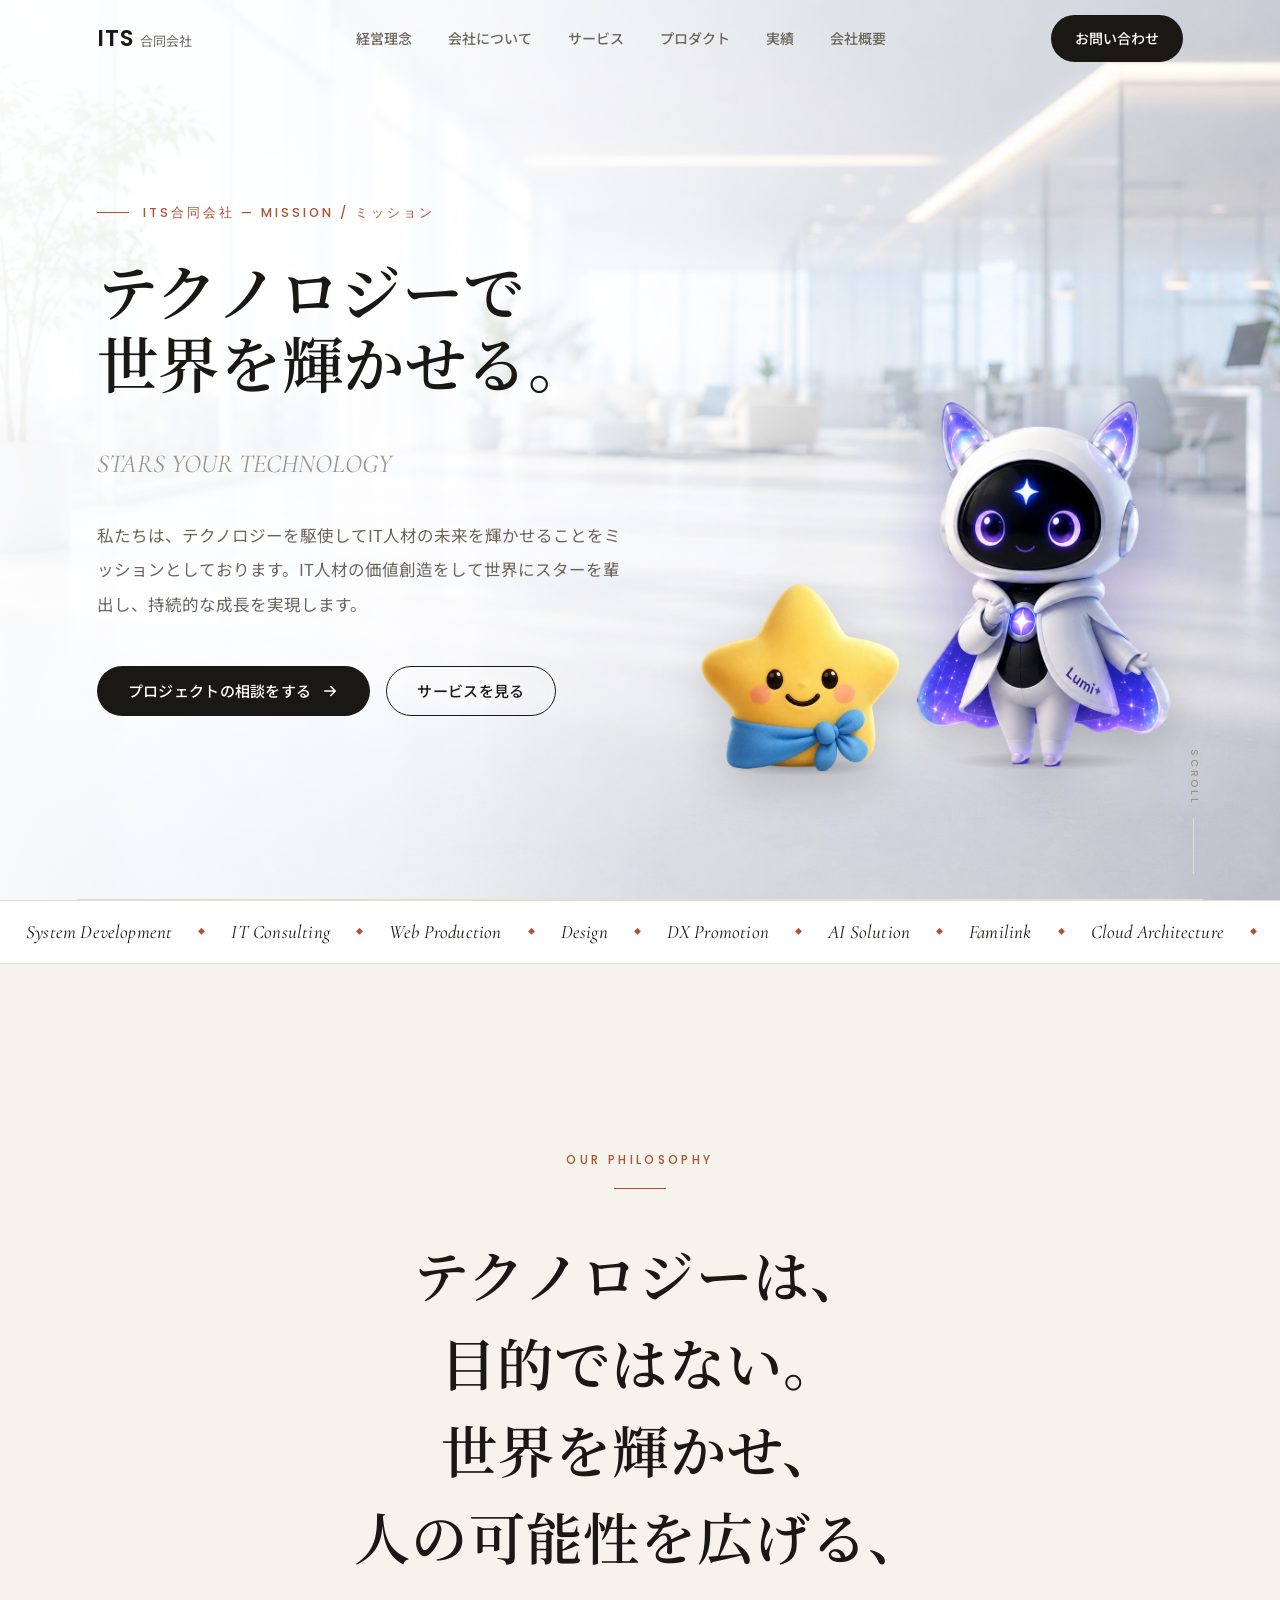
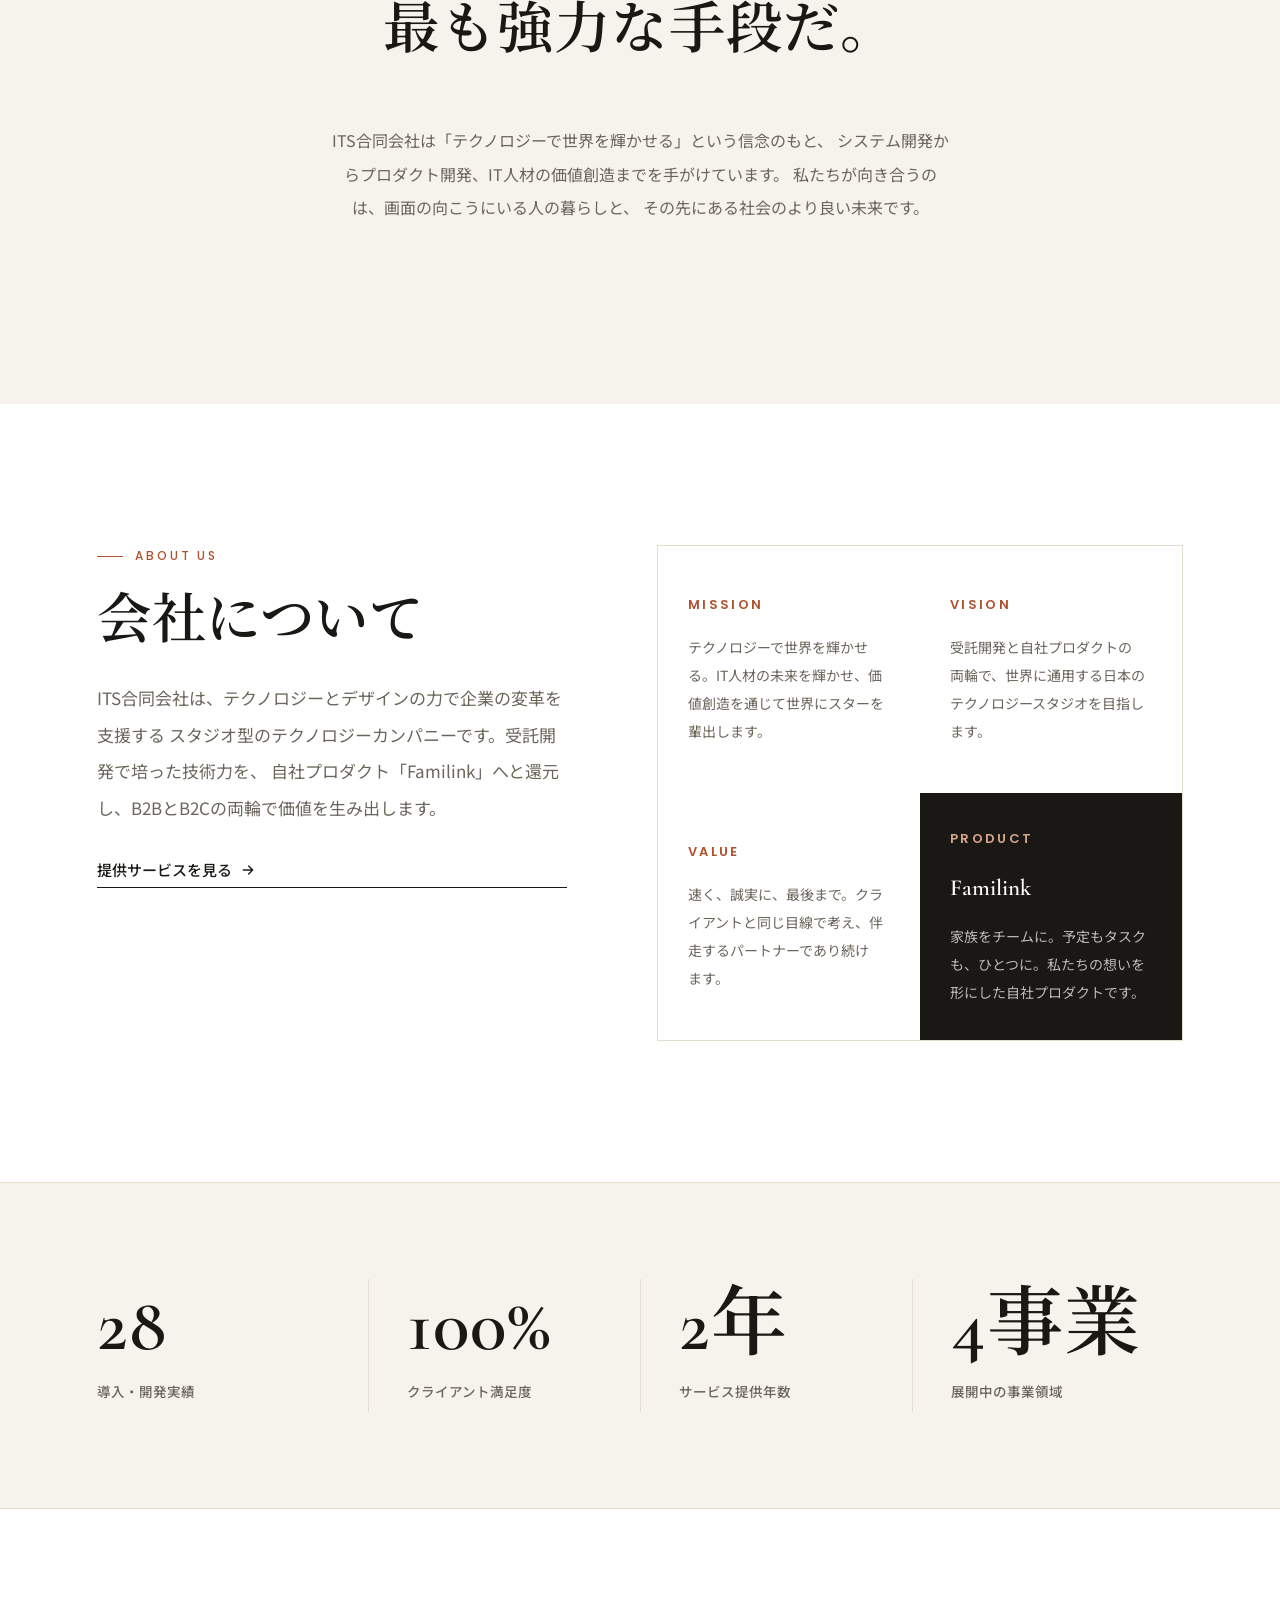
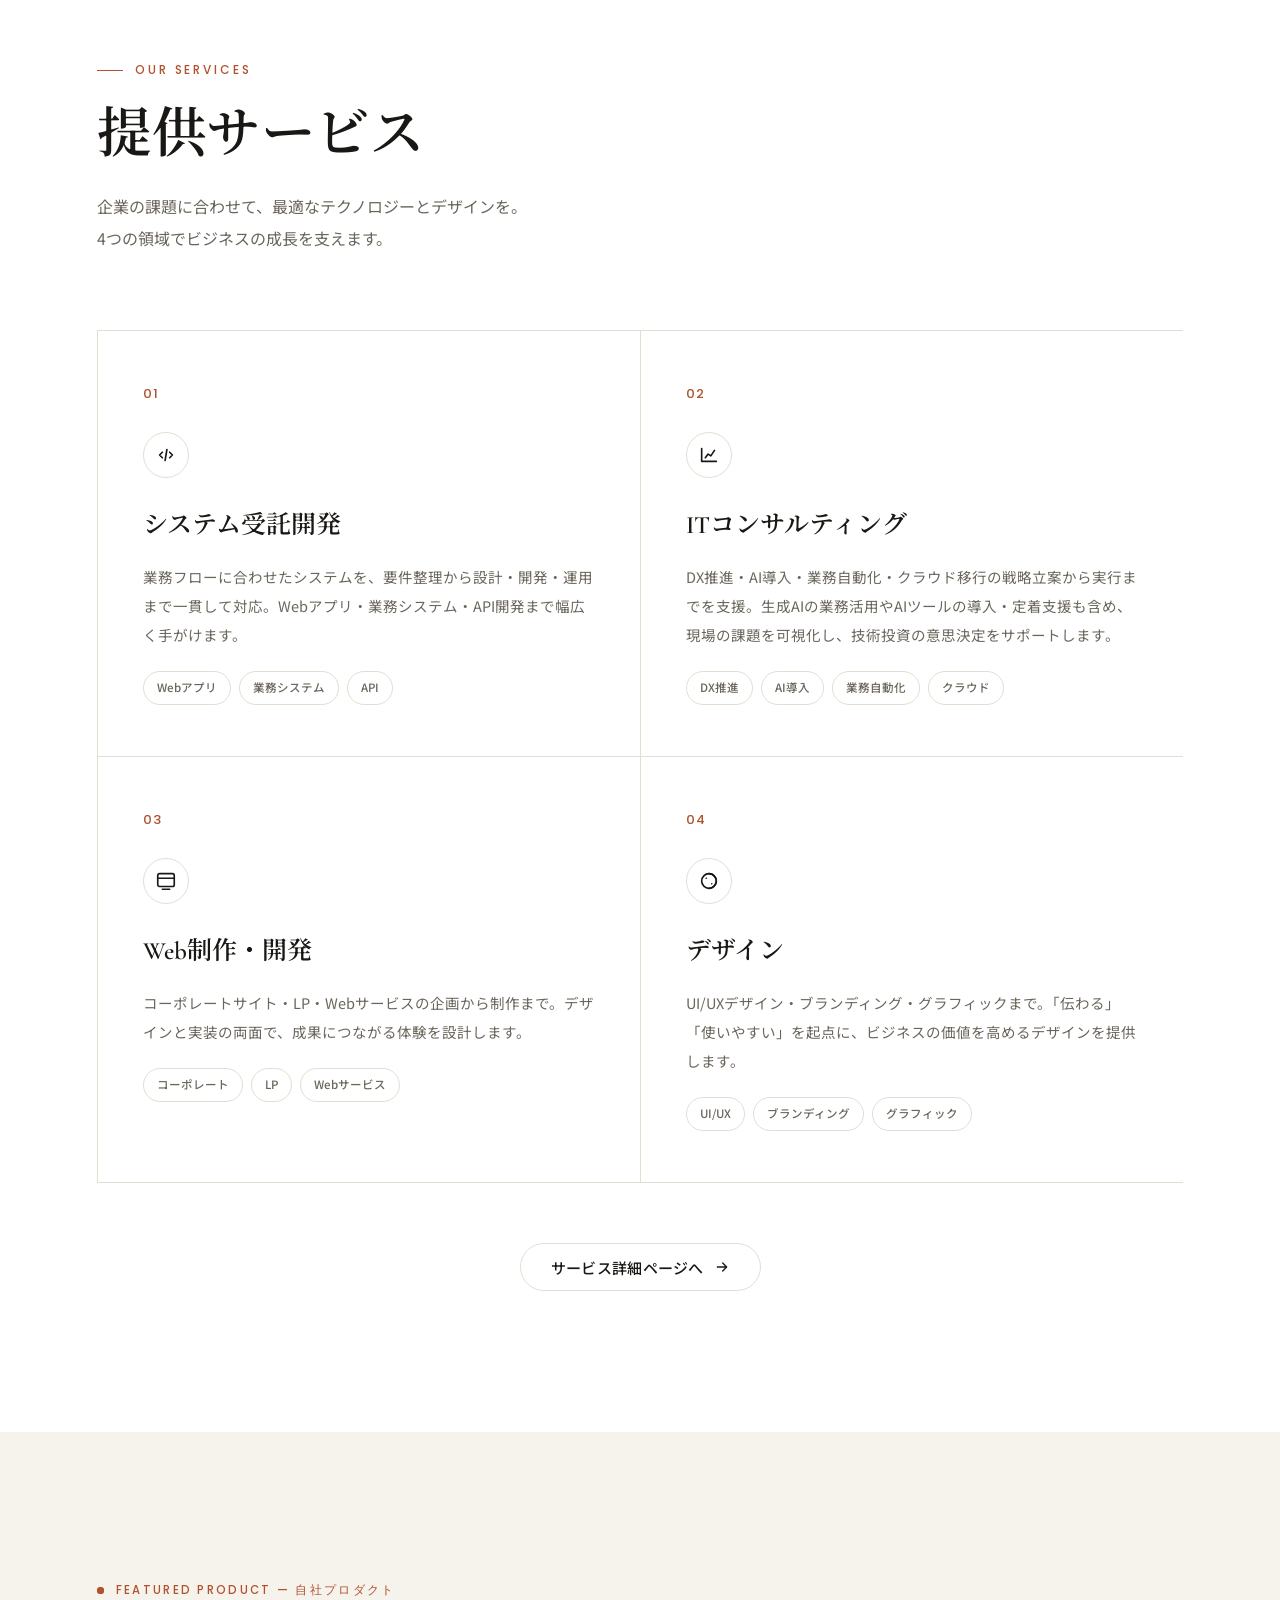
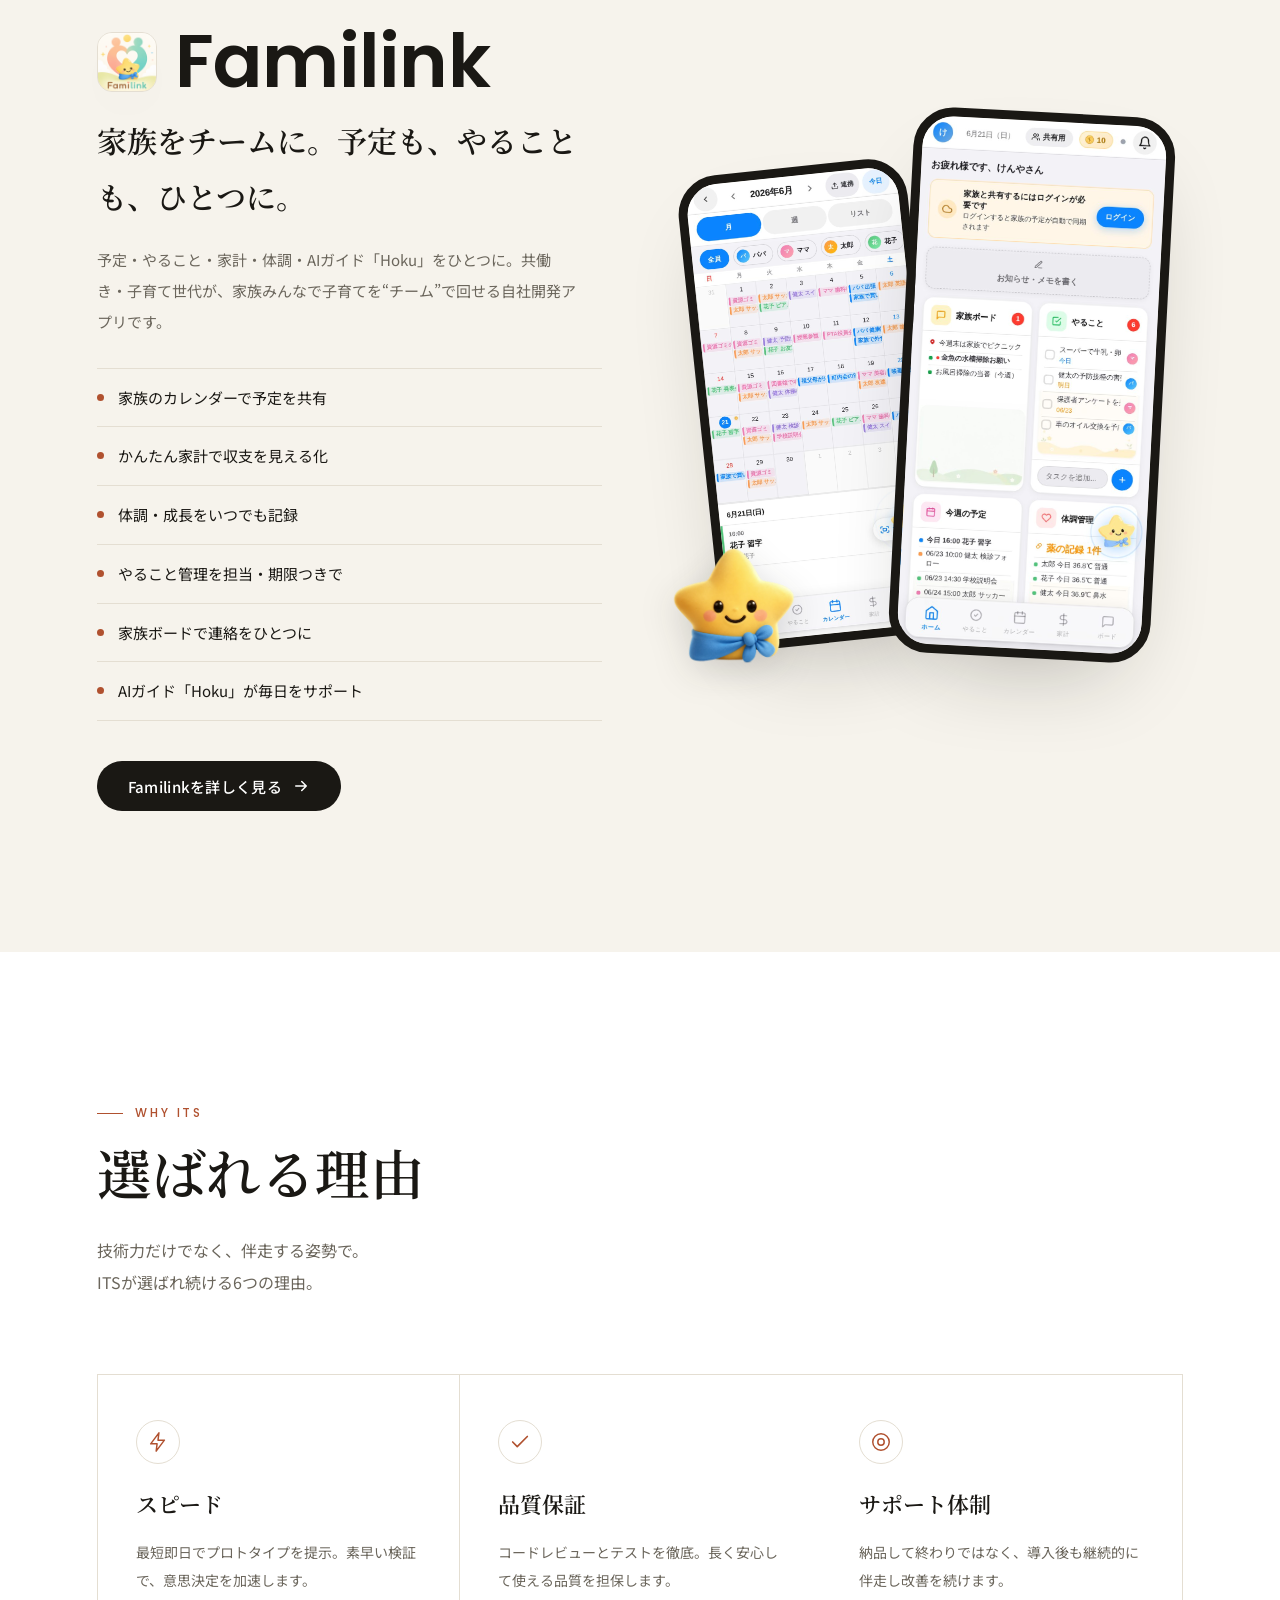
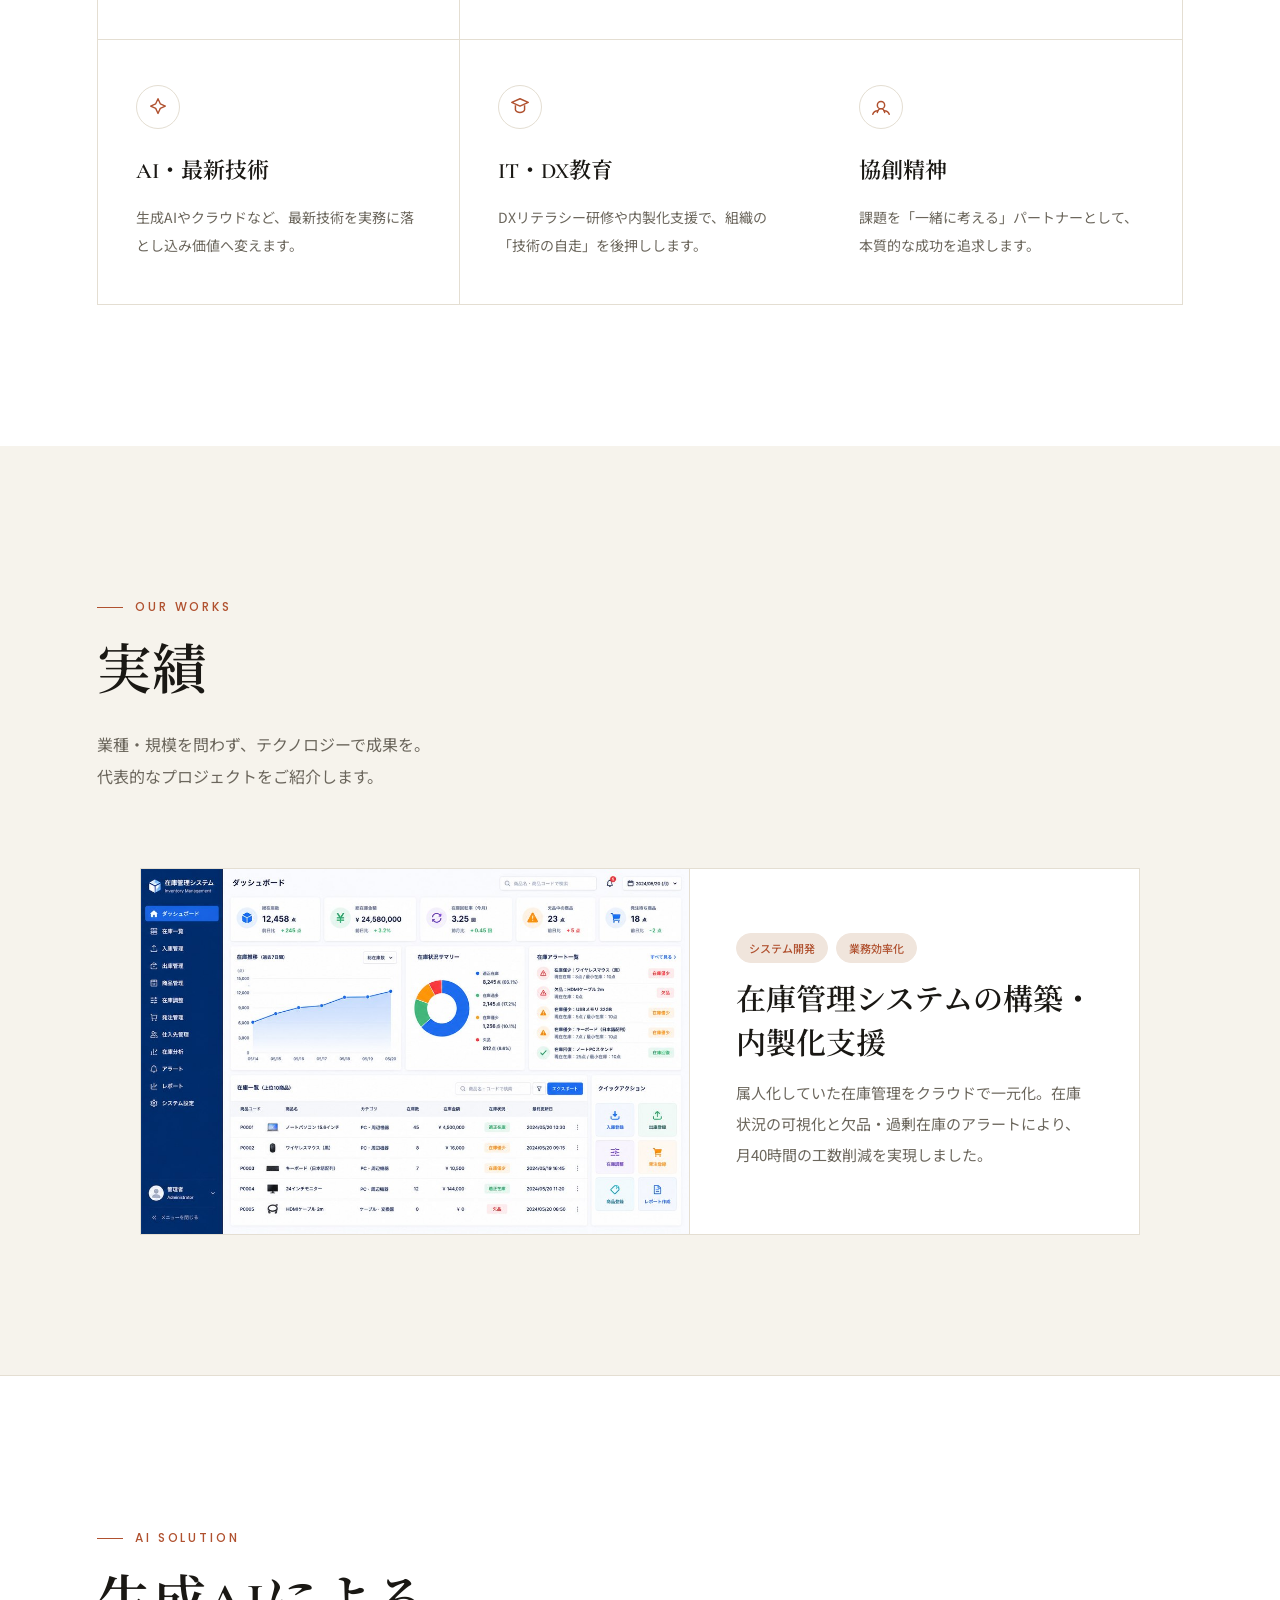
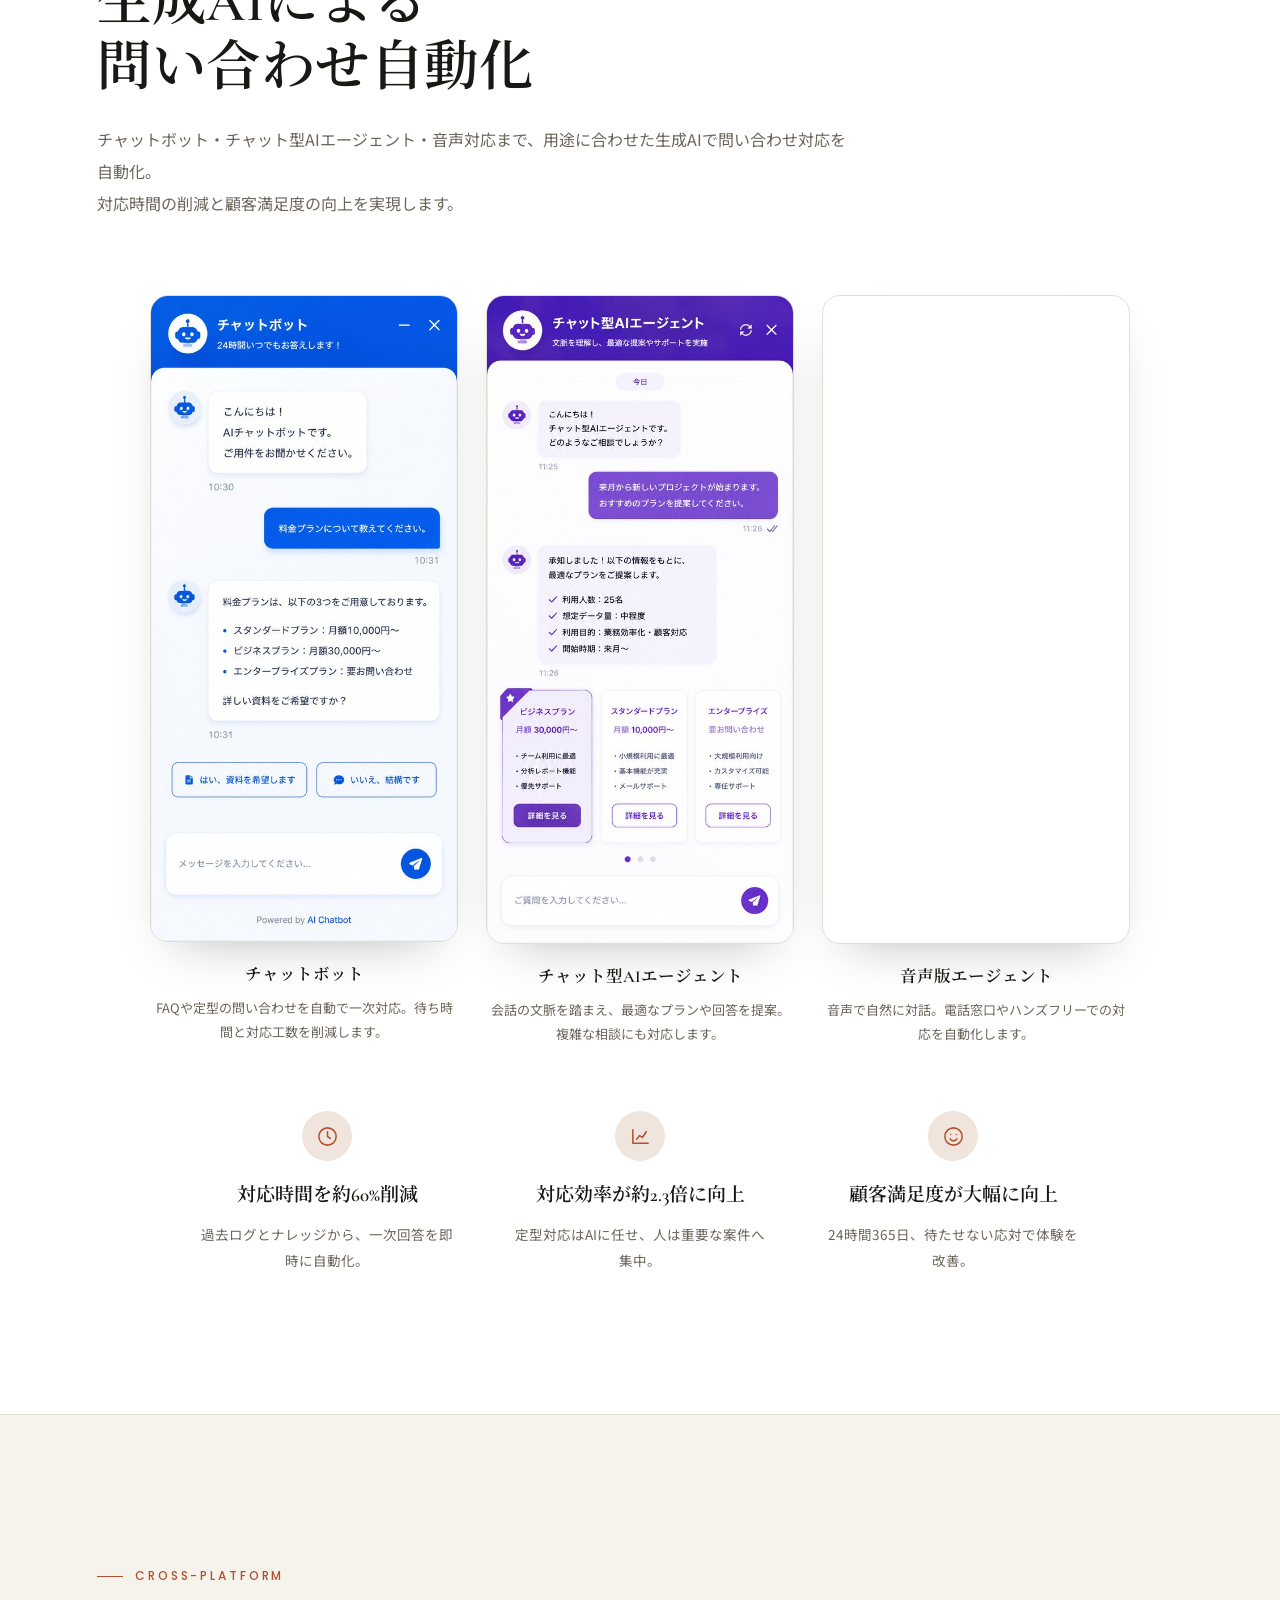
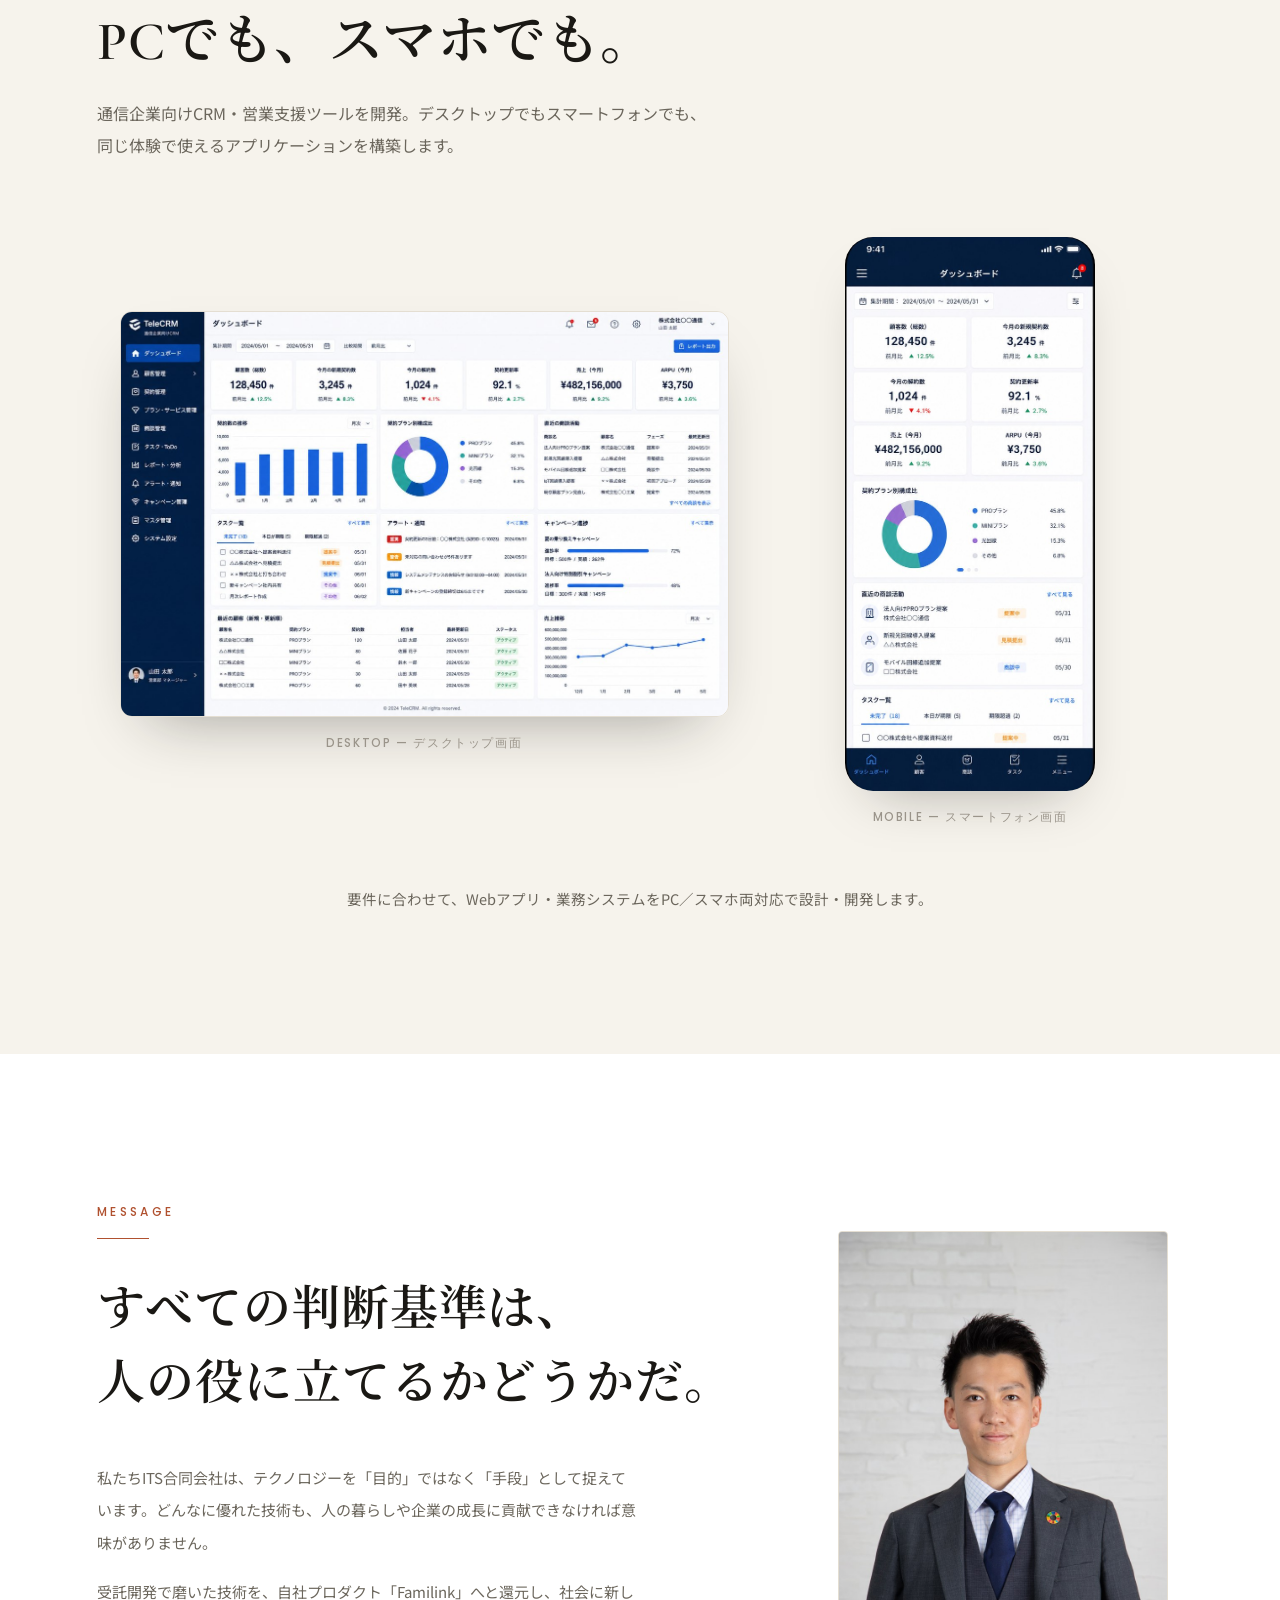
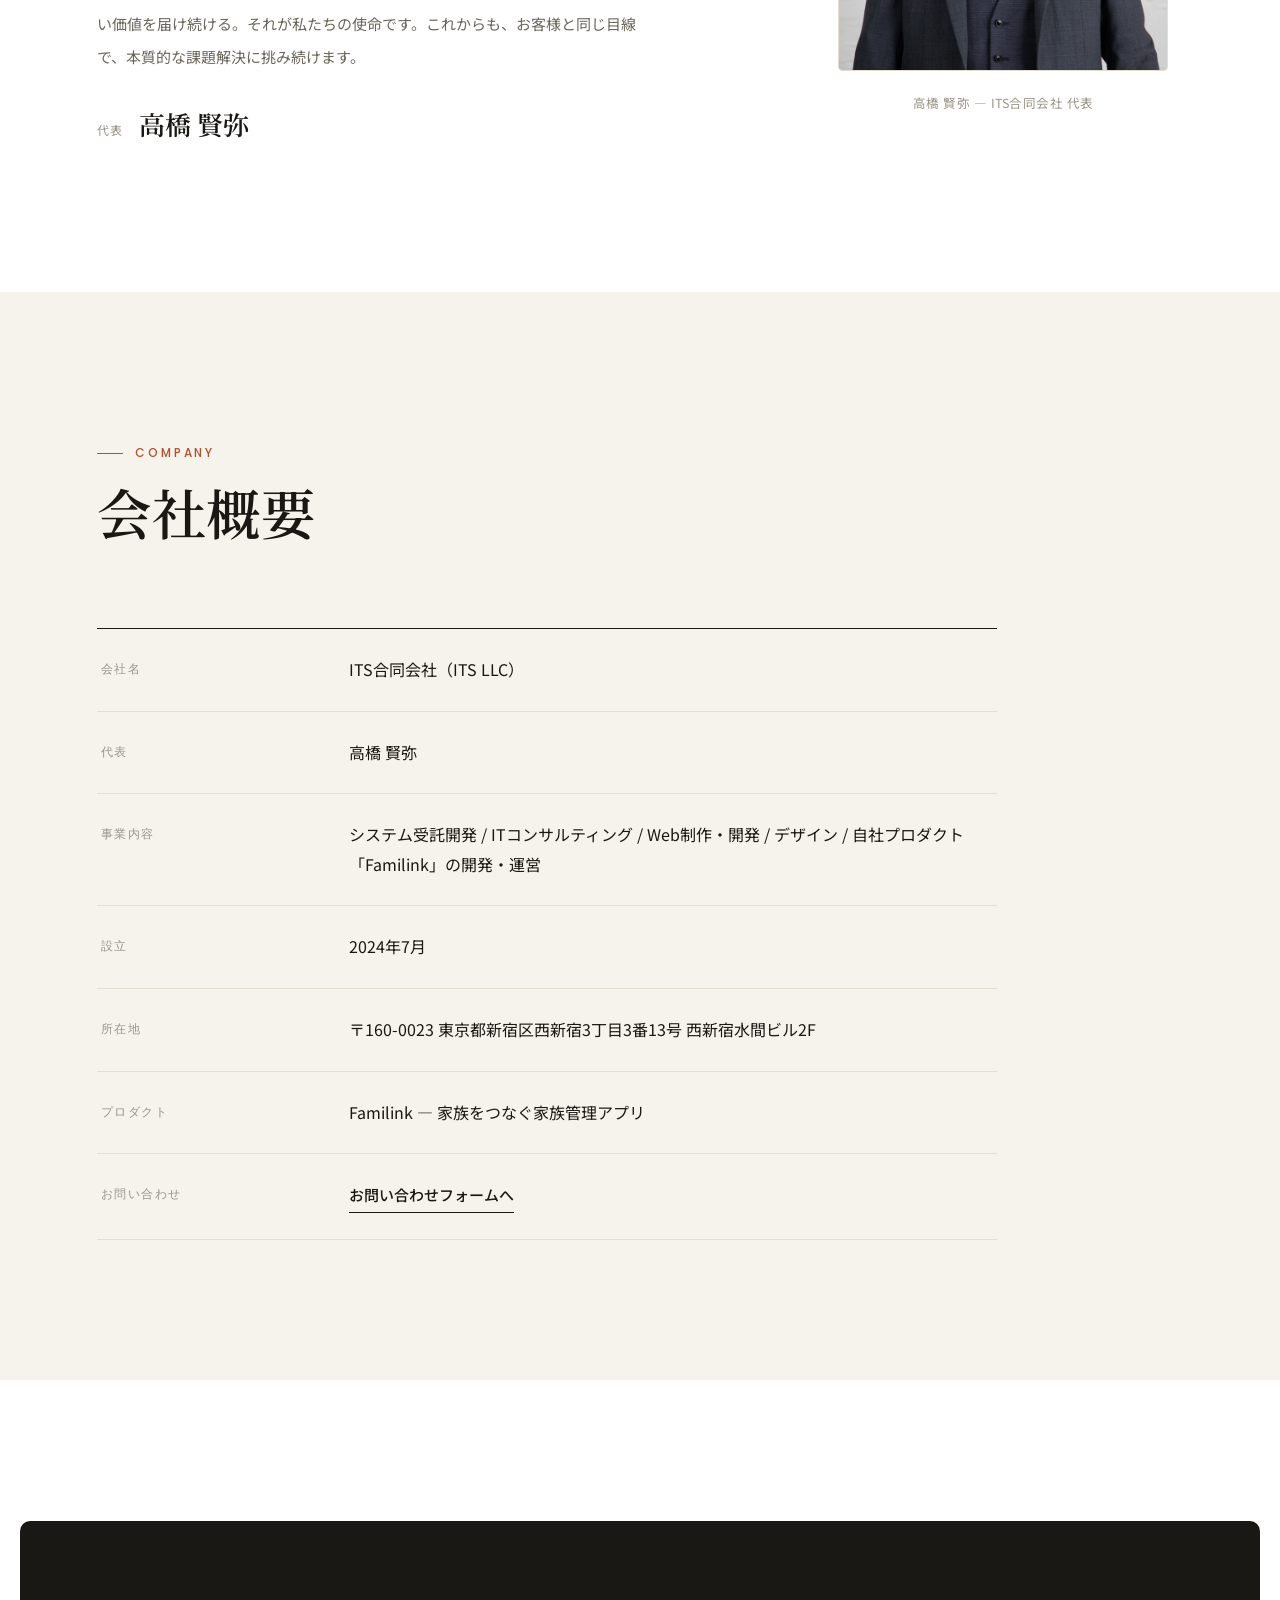
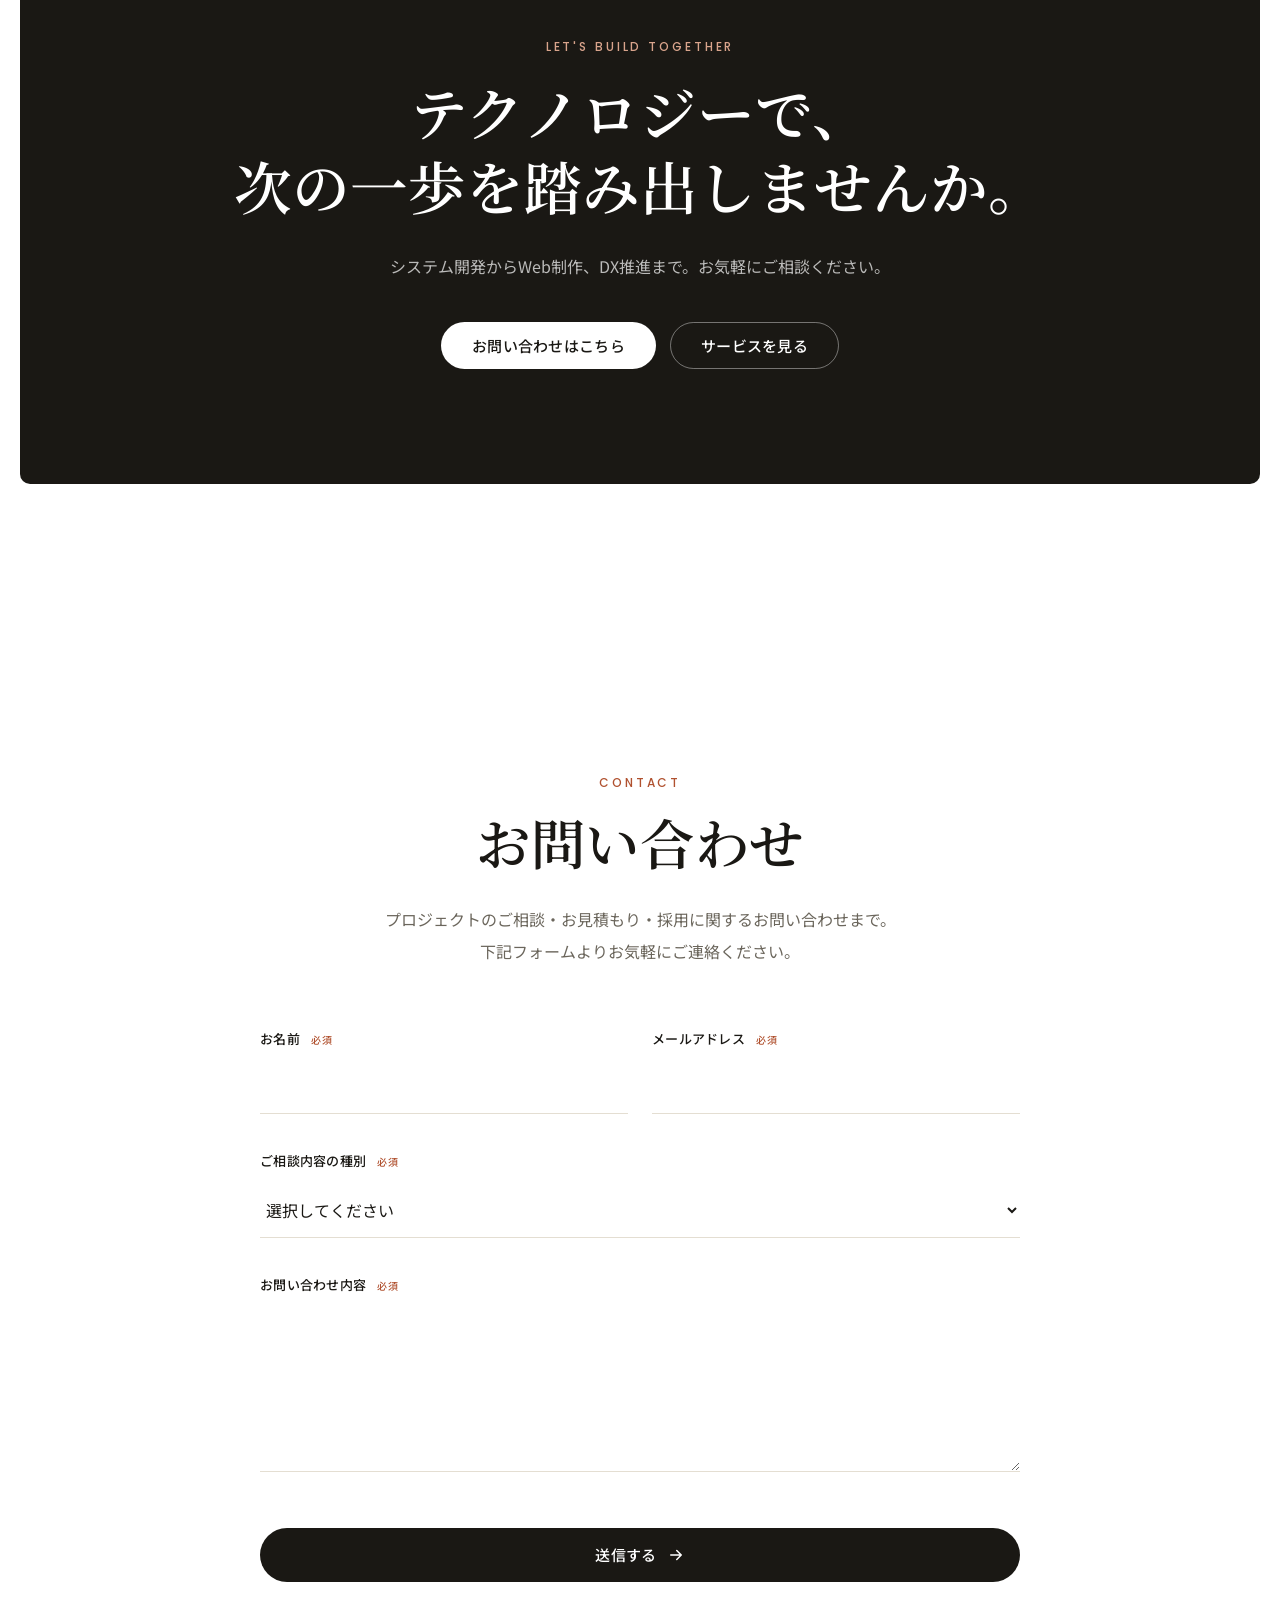
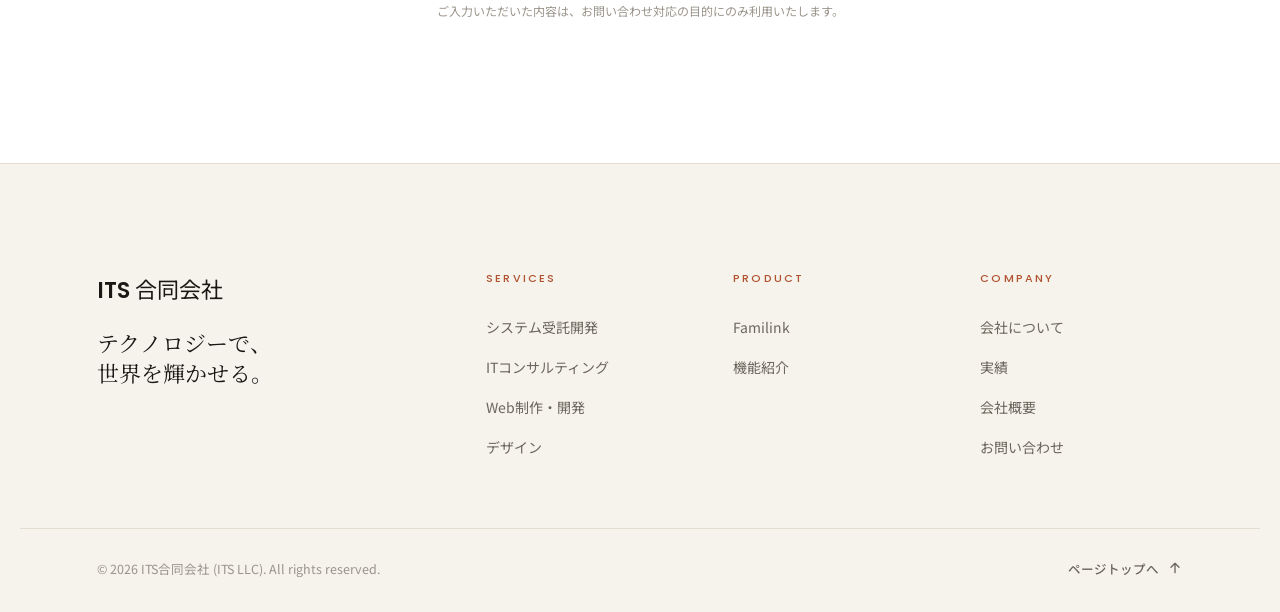
==== commit 0286185c: "Mobile hero: switch back to realistic HD mascots on the office floor Use the original sharp Hoku/Lum" ====
--- a/index.html
+++ b/index.html
@@ -146,10 +146,10 @@
     </div><!-- /.hero__text -->
     <div class="hero__cast" aria-label="ITSのキャラクター Hoku と Lumi">
       <figure class="hero__char hero__char--hoku">
-        <span class="hero__char-art"><picture><source srcset="images/characters/hoku-scene.webp" media="(max-width:768px)"><img src="images/characters/hoku.webp" alt="やさしく照らすキャラクター Hoku（ホク）" width="560" height="527" loading="eager" decoding="async"></picture></span>
+        <span class="hero__char-art"><img src="images/characters/hoku.webp" alt="やさしく照らすキャラクター Hoku（ホク）" width="560" height="527" loading="eager" decoding="async"></span>
       </figure>
       <figure class="hero__char hero__char--lumi">
-        <span class="hero__char-art"><picture><source srcset="images/characters/lumi-scene.webp" media="(max-width:768px)"><img src="images/characters/lumi.webp?v=2" alt="未来をつなぐAIパートナー Lumi（ルミ）" width="556" height="798" loading="eager" decoding="async"></picture></span>
+        <span class="hero__char-art"><img src="images/characters/lumi.webp?v=2" alt="未来をつなぐAIパートナー Lumi（ルミ）" width="556" height="798" loading="eager" decoding="async"></span>
       </figure>
     </div>
   </div>
--- a/css/style.css
+++ b/css/style.css
@@ -326,21 +326,20 @@
   .hero__actions--mobile { display: flex; margin-bottom: 0; }
   .hero__actions--mobile .btn { width: auto; }
   .hero__cast { order: 0; align-self: center; margin-top: auto; max-width: 500px; gap: clamp(0px, 1vw, 10px); position: relative; }
-  /* soft ambient light behind the cast so the figures melt into the bright office */
-  .hero__cast::before { content: ''; position: absolute; left: 50%; top: 50%; transform: translate(-50%, -50%);
-    width: 116%; height: 116%; z-index: -1; border-radius: 50%; pointer-events: none;
-    background: radial-gradient(ellipse 60% 56% at center, rgba(255,255,255,.5), rgba(255,255,255,.16) 46%, rgba(255,255,255,0) 72%);
-    filter: blur(14px); }
-  /* width compensates for the halo padding baked into the -scene images */
-  .hero__char--hoku { width: clamp(158px, 45vw, 237px); transform: none; }
-  .hero__char--lumi { width: clamp(201px, 55vw, 298px); }
-  /* grounding: soft contact shadow + faint glossy-floor reflection.
-     colour grade / depth-of-field / light-wrap are baked into the -scene images. */
-  .hero__char-art::after { bottom: -4px; width: 84%; height: 24px;
-    background: radial-gradient(ellipse at center, rgba(40,46,58,.26), rgba(40,46,58,0) 72%); }
+  /* light haze just behind the feet so they sit on the floor without washing the office */
+  .hero__cast::before { content: ''; position: absolute; left: 50%; bottom: 4%; transform: translateX(-50%);
+    width: 96%; height: 40%; z-index: -1; border-radius: 50%; pointer-events: none;
+    background: radial-gradient(ellipse 60% 60% at center, rgba(255,255,255,.34), rgba(255,255,255,.10) 50%, rgba(255,255,255,0) 74%);
+    filter: blur(16px); }
+  /* realistic HD mascots — original renders, no colour grade. Only grounded on the floor. */
+  .hero__char--hoku { width: clamp(140px, 40vw, 210px); transform: none; }
+  .hero__char--lumi { width: clamp(178px, 49vw, 264px); }
+  /* grounding only: soft contact shadow + faint glossy-floor reflection */
+  .hero__char-art::after { left: 50%; bottom: -2px; width: 84%; height: 24px;
+    background: radial-gradient(ellipse at center, rgba(40,46,58,.30), rgba(40,46,58,0) 72%); }
   .hero__char-art img {
-    filter: drop-shadow(0 12px 20px rgba(40,46,58,.12));
-    -webkit-box-reflect: below 0px linear-gradient(rgba(0,0,0,.20), rgba(0,0,0,0) 40%); }
+    filter: drop-shadow(0 14px 24px rgba(40,46,58,.18));
+    -webkit-box-reflect: below 0px linear-gradient(rgba(0,0,0,.24), rgba(0,0,0,0) 42%); }
 }
 @media (max-width: 480px) {
   body { font-size: 15px; }
